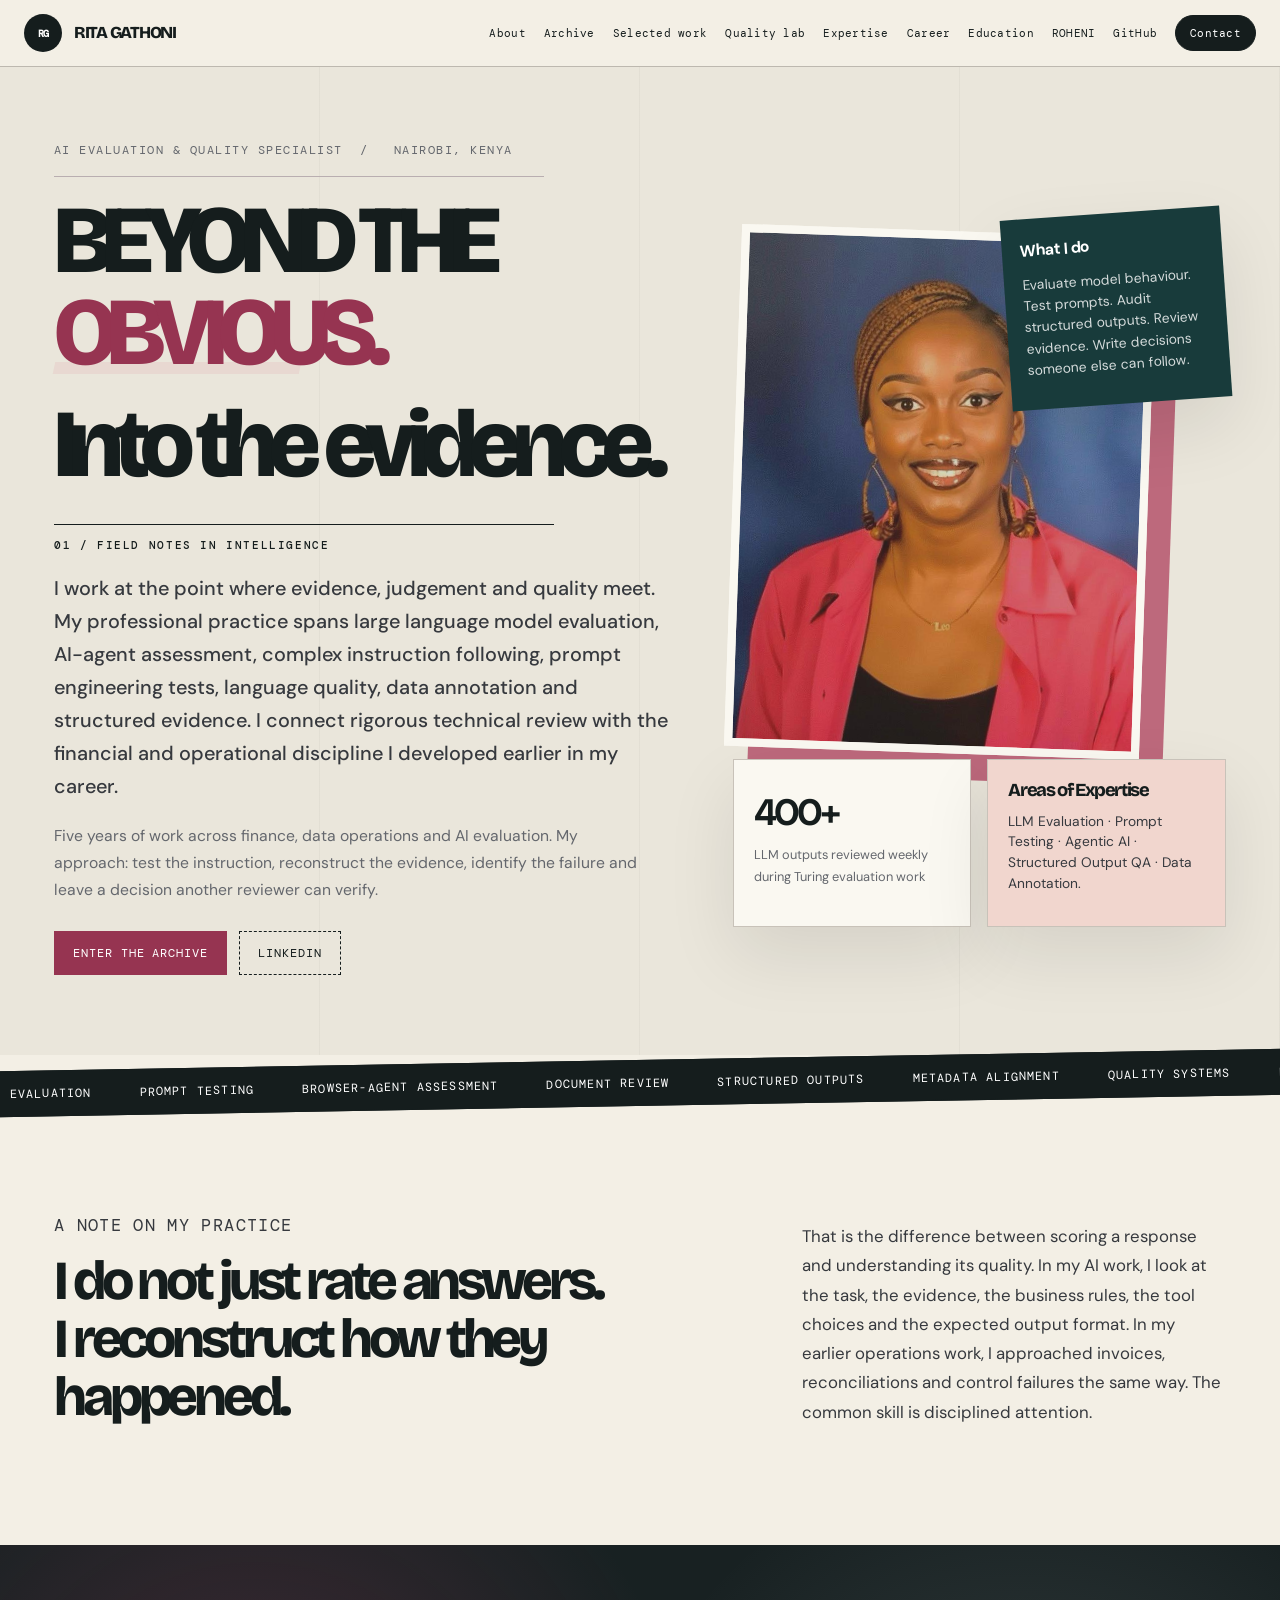
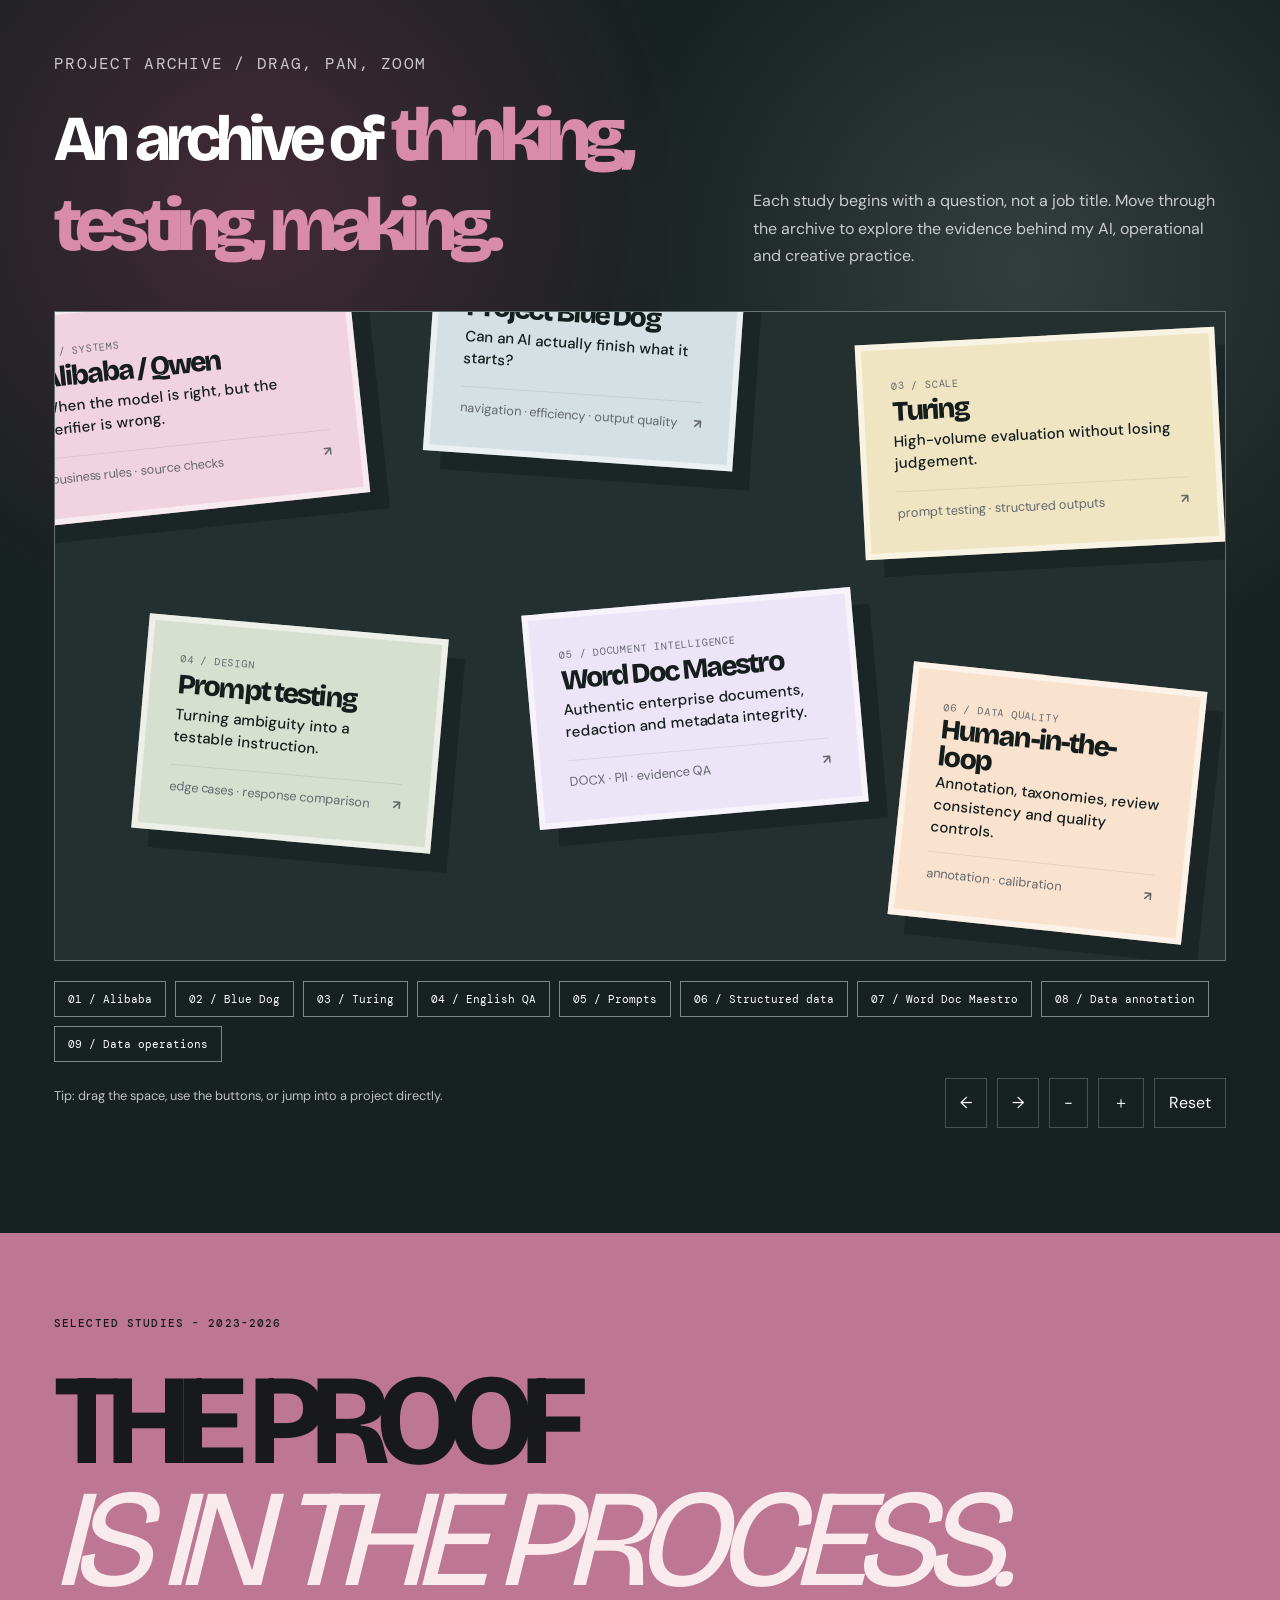
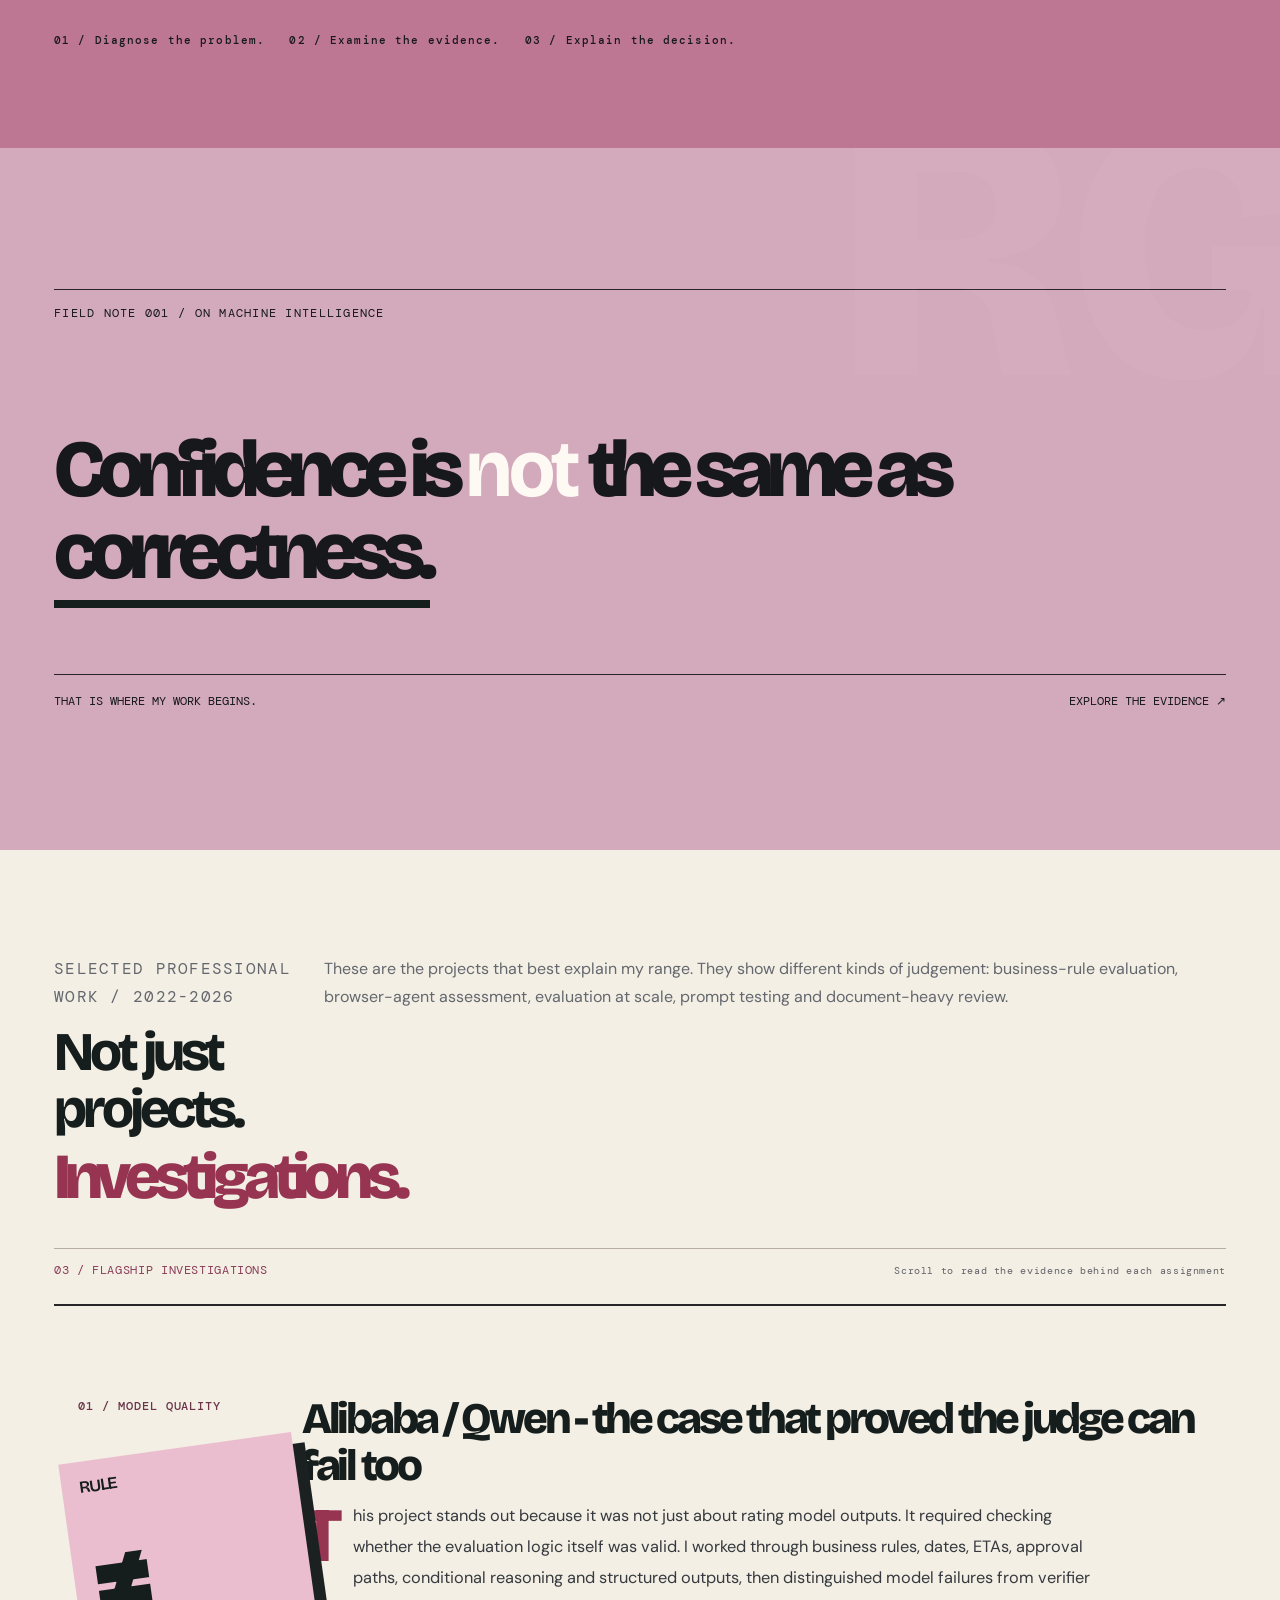
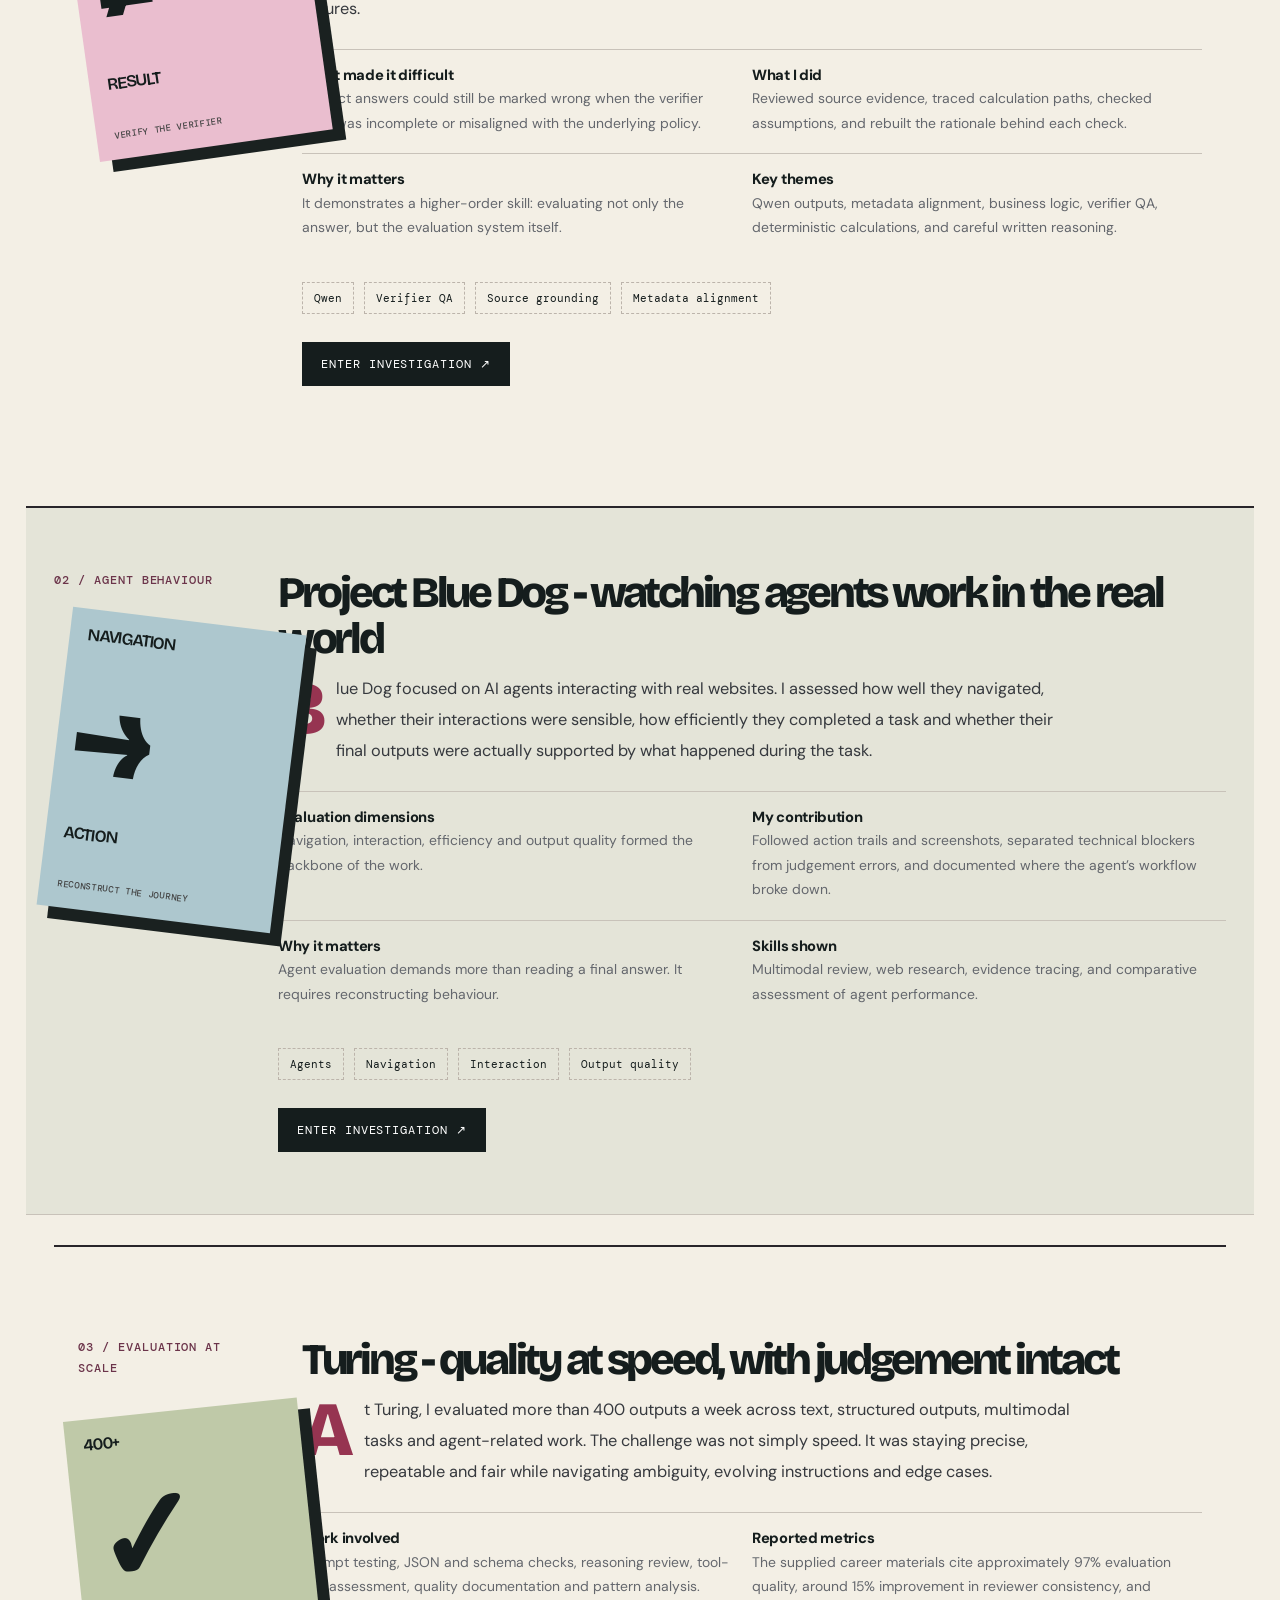
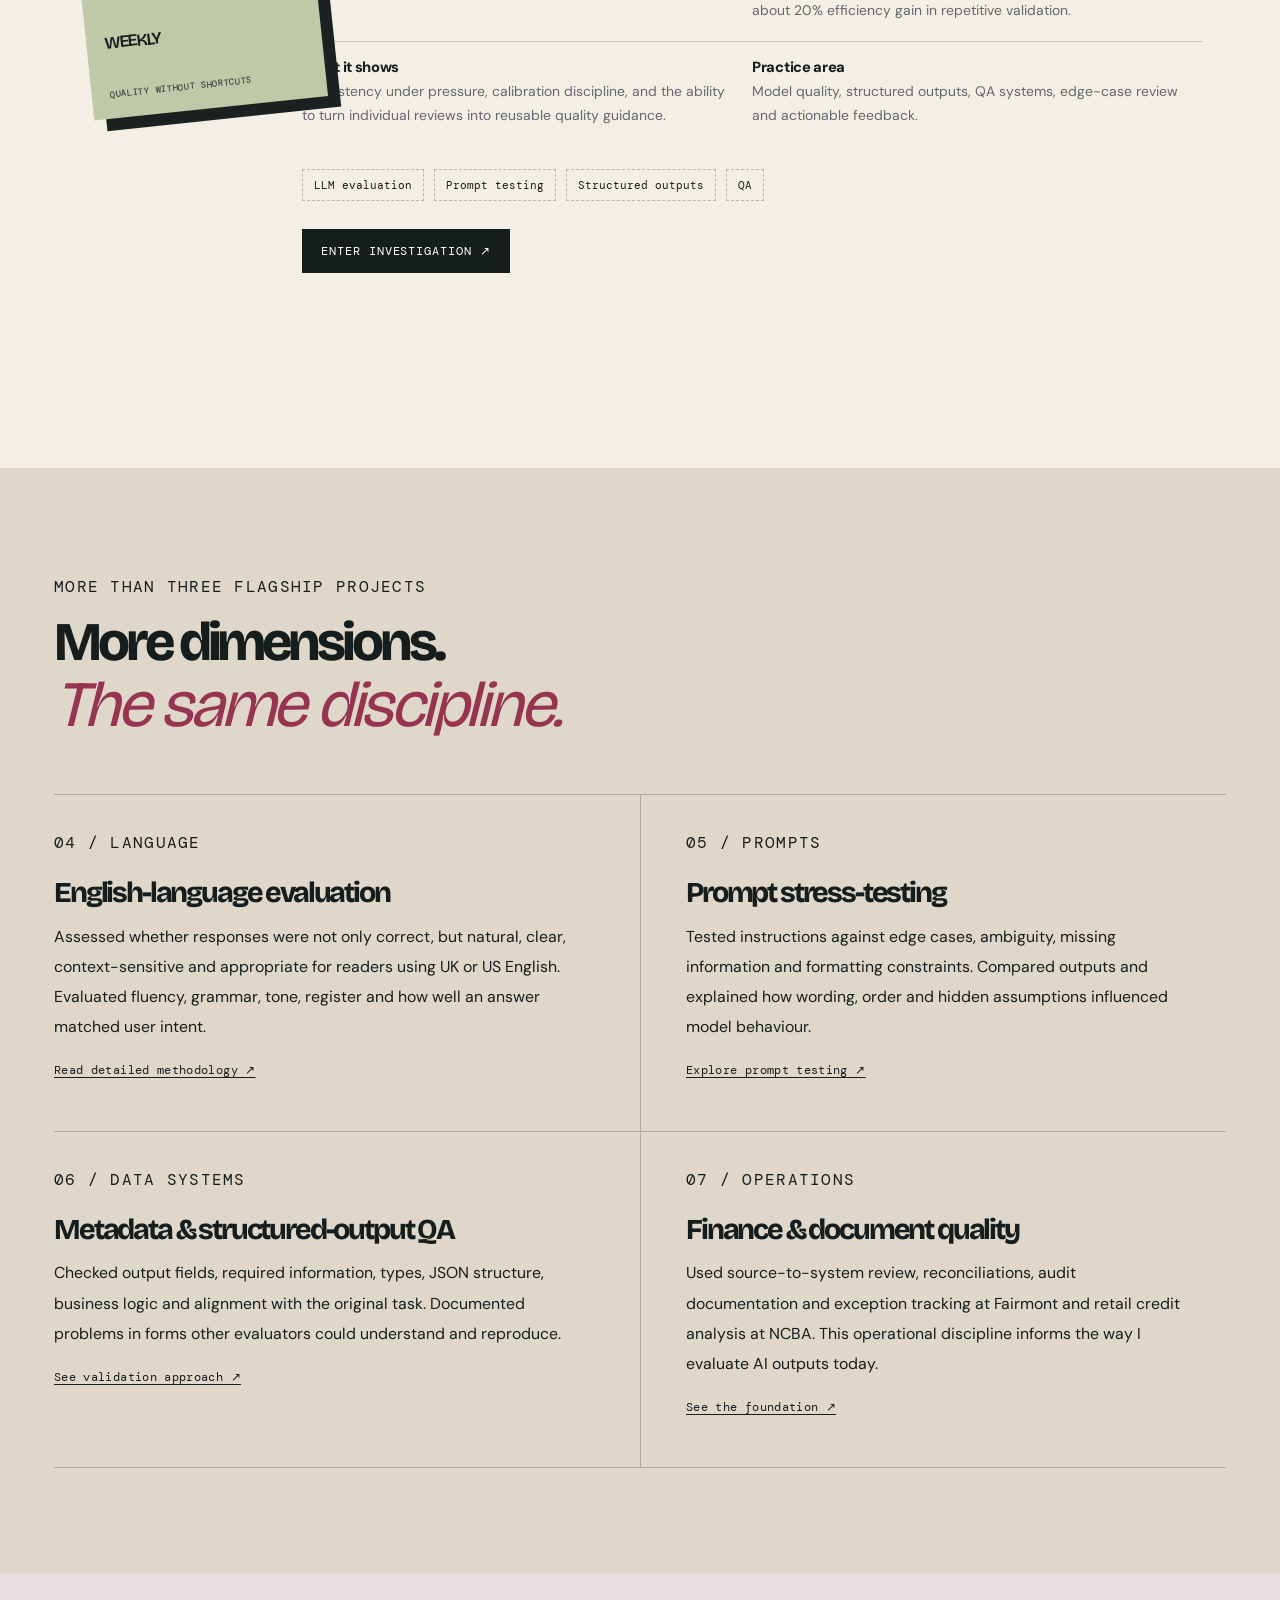
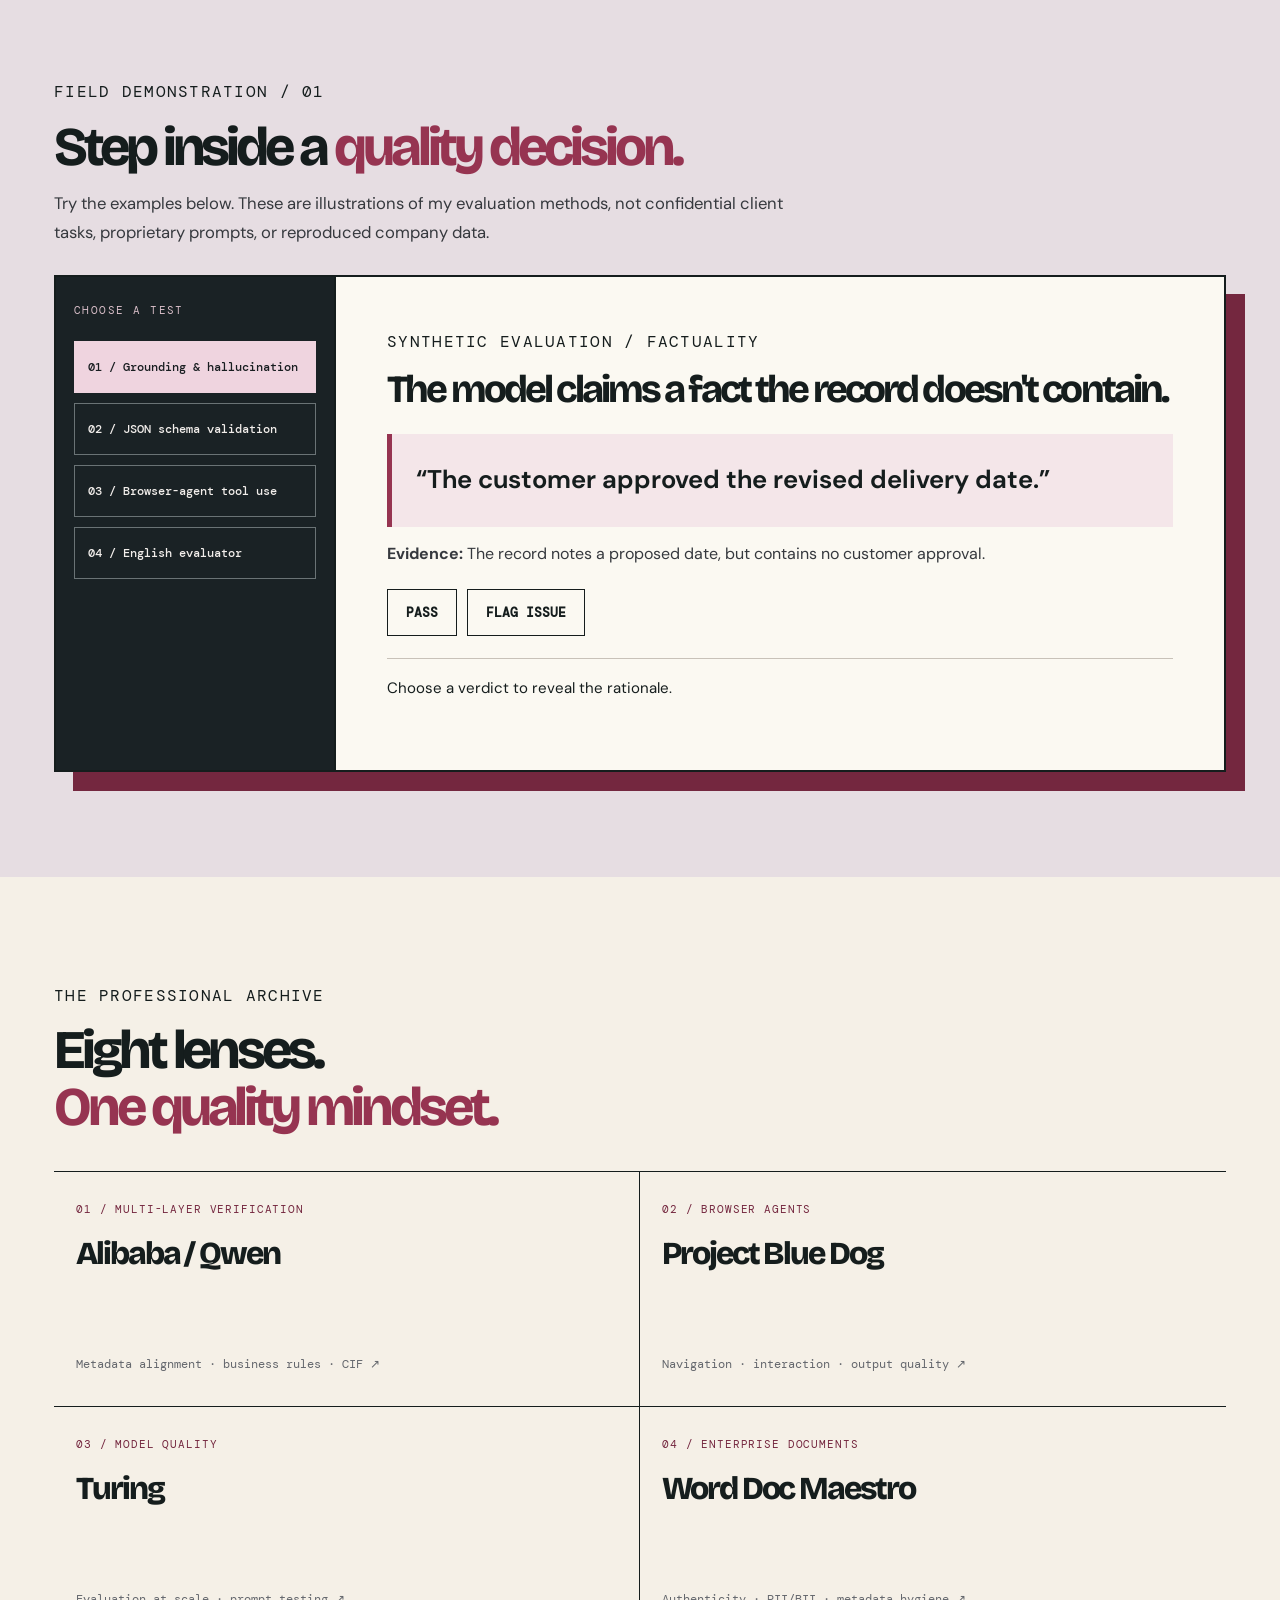
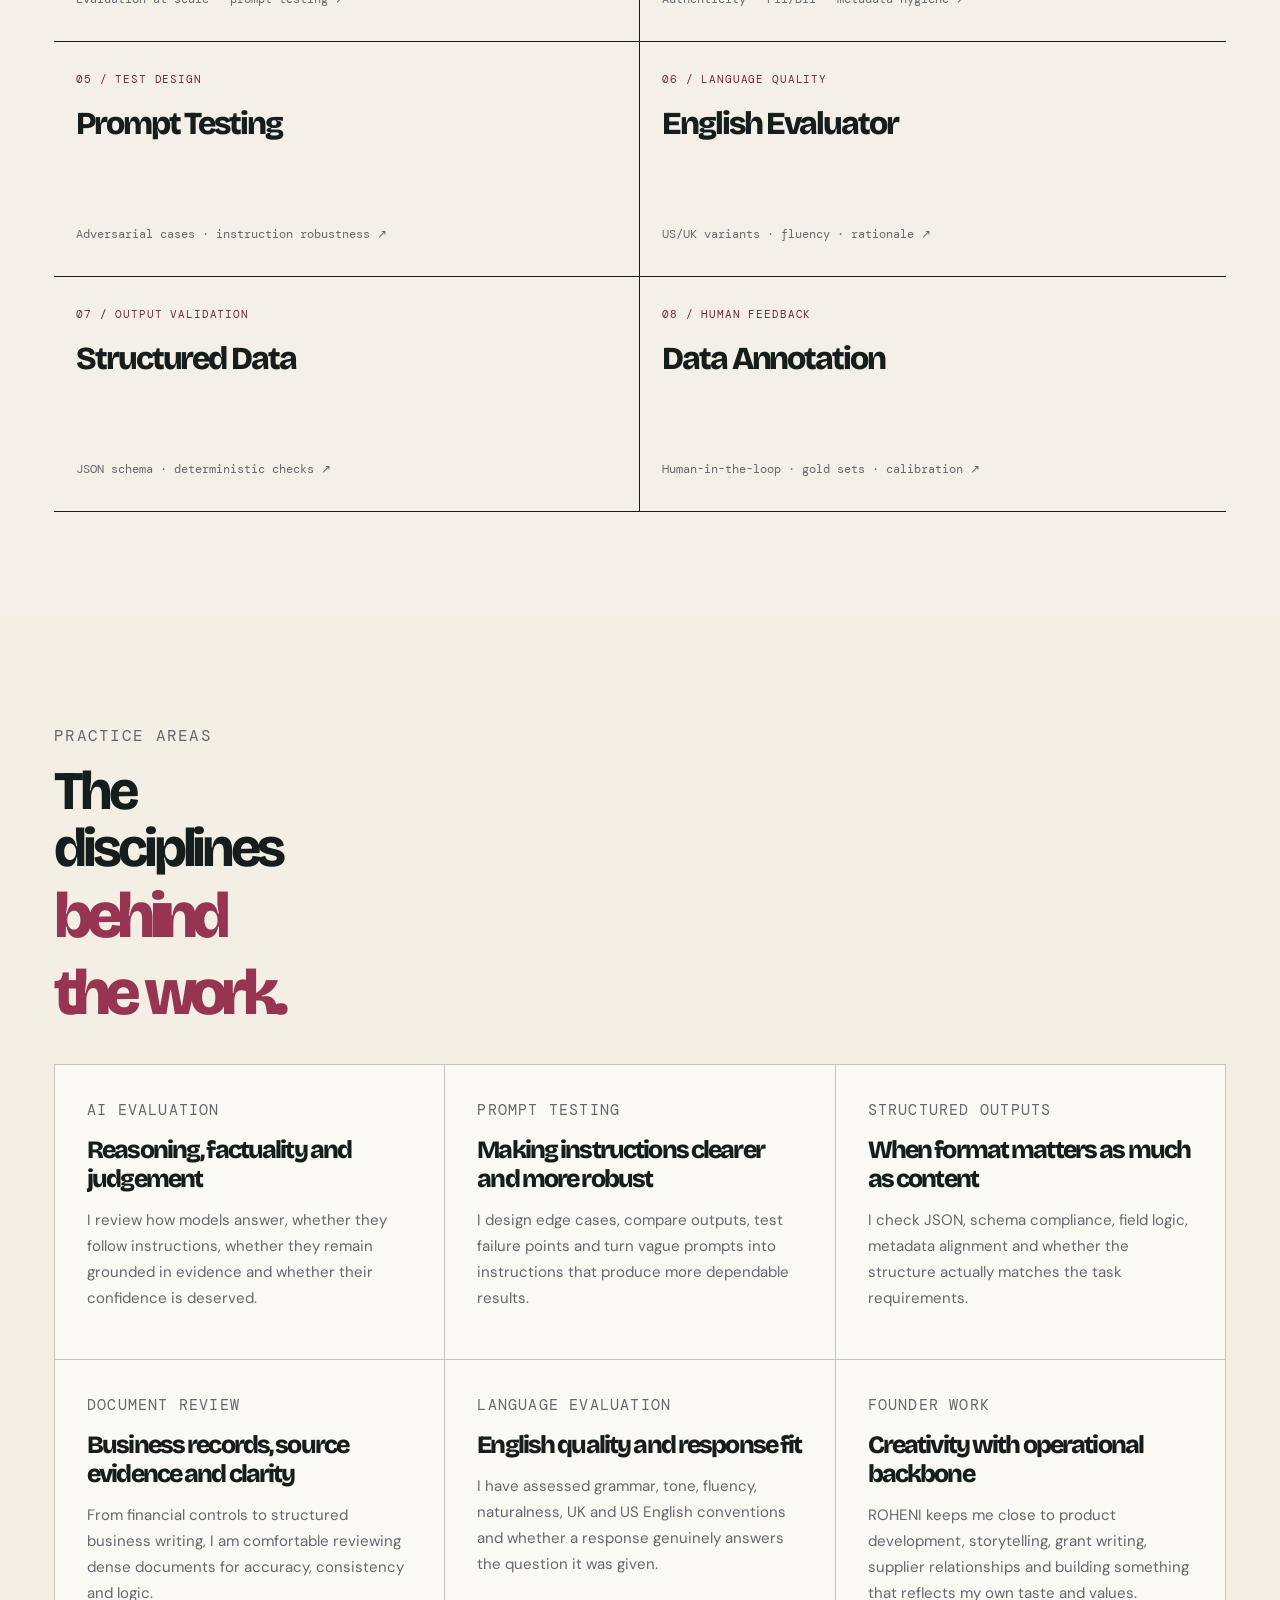
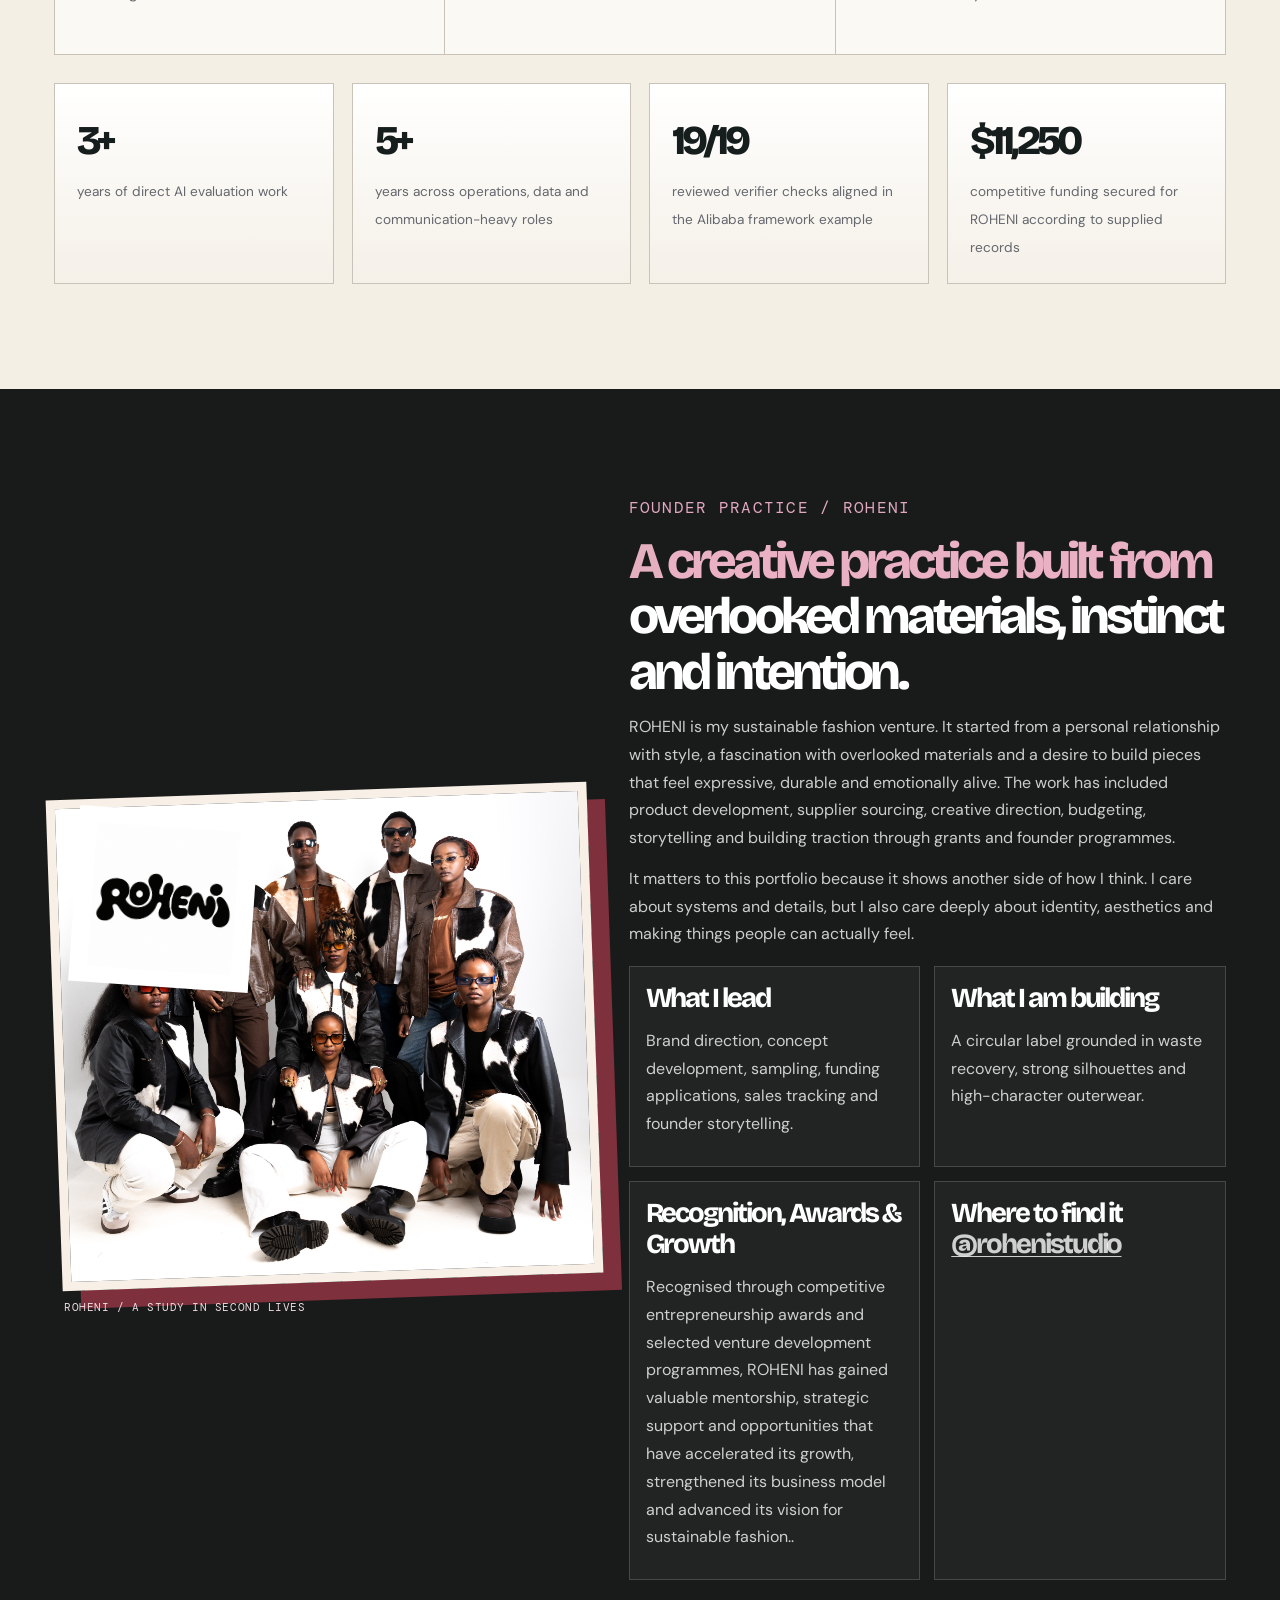
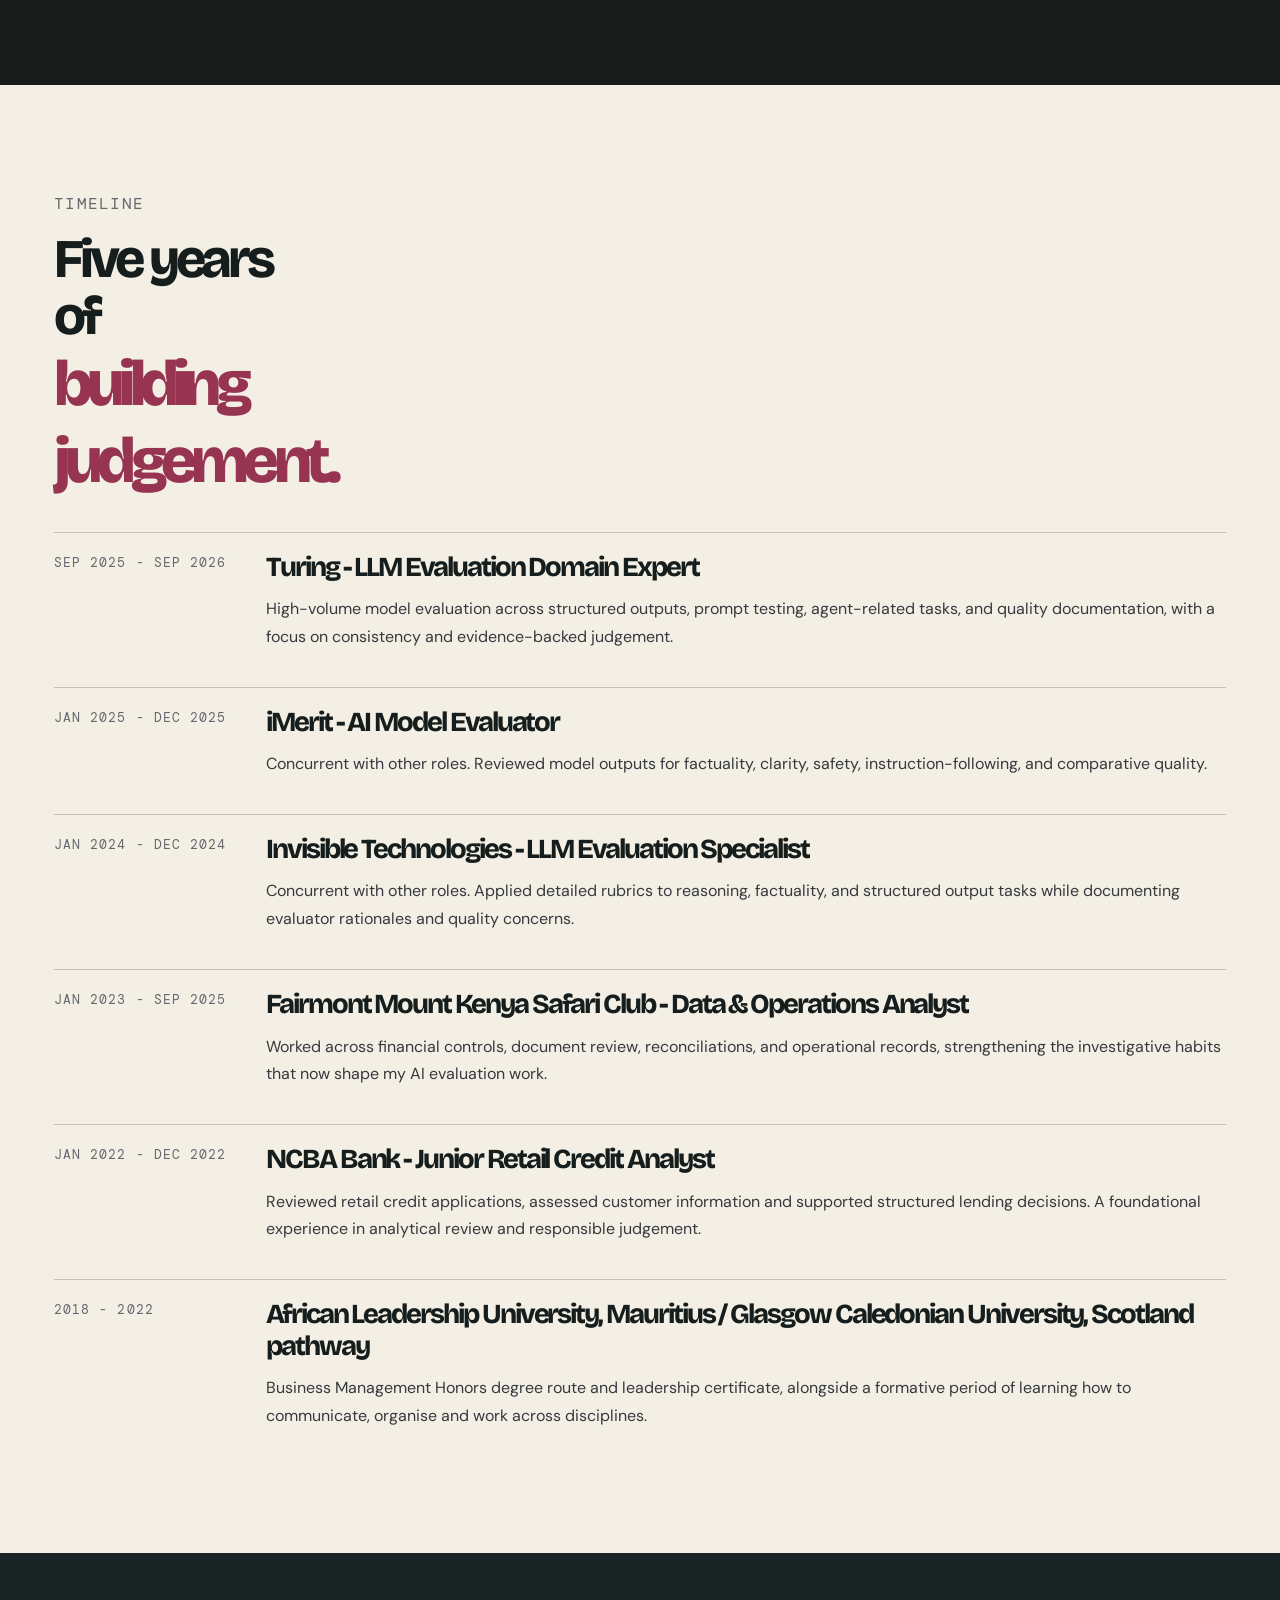
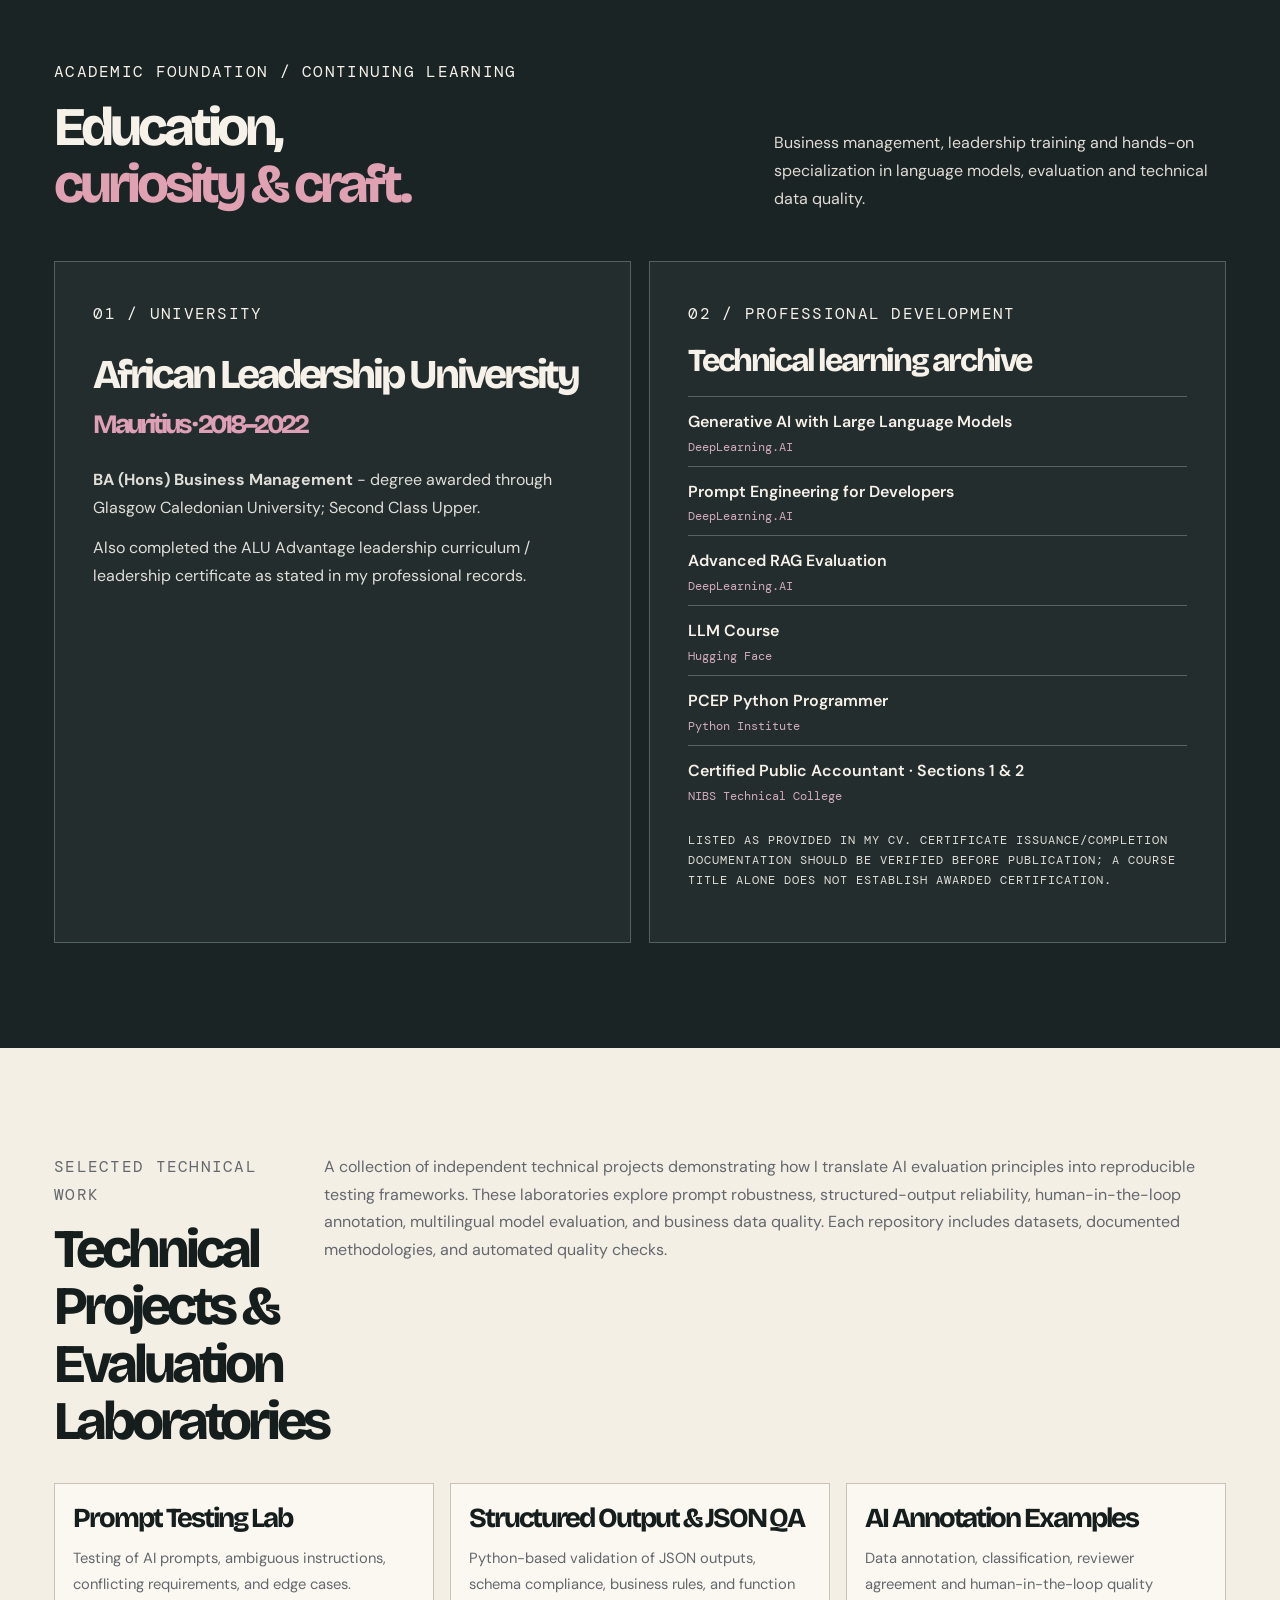
==== index.html @ 67b2643f "removing chatgpt hyphens 2" ====
<!doctype html>
<html lang="en">
<head>
  <meta charset="utf-8" />
  <meta name="viewport" content="width=device-width, initial-scale=1" />
  <meta name="description" content="Rita Gathoni - AI Evaluation & Quality Specialist. Portfolio featuring Alibaba/Qwen, Project Blue Dog, prompt testing, document review, data quality and ROHENI." />
  <meta name="keywords" content="Rita Gathoni, AI evaluation, prompt testing, Project Blue Dog, Alibaba Qwen, data quality, structured outputs, ROHENI" />
  <meta name="theme-color" content="#f8f4ec" />
  <meta property="og:title" content="Rita Gathoni - AI Evaluation & Quality Specialist" />
  <meta property="og:description" content="A creative portfolio of AI evaluation, quality systems, document review and founder work." />
  <title>Rita Gathoni | AI Evaluation, Quality & Founder Portfolio</title>
  <link rel="preconnect" href="https://fonts.googleapis.com" />
  <link rel="preconnect" href="https://fonts.gstatic.com" crossorigin />
  <link href="https://fonts.googleapis.com/css2?family=Bricolage+Grotesque:opsz,wght@12..96,400;12..96,500;12..96,600;12..96,700;12..96,800&family=DM+Sans:opsz,wght@9..40,400;9..40,500;9..40,600;9..40,700&family=DM+Mono:wght@400;500&display=swap" rel="stylesheet" />
  <link rel="stylesheet" href="styles.css" />
</head>
<body>
  <a class="skip-link" href="#main">Skip to main content</a>
  <header class="site-header" id="top">
    <div class="nav-wrap">
      <a class="brand" href="#top"><span class="brand-bubble">RG</span> RITA GATHONI</a>
      <button class="nav-toggle" aria-expanded="false" aria-controls="site-nav">Menu</button>
      <nav class="site-nav" id="site-nav" aria-label="Primary navigation">
        <a href="#about">About</a>
        <a href="#archive">Archive</a>
        <a href="#featured">Selected work</a>
        <a href="#lab">Quality lab</a><a href="#practice">Expertise</a>
        <a href="#career">Career</a><a href="#education">Education</a><a href="#founder">ROHENI</a>
        <a href="#github">GitHub</a>
        <a href="#contact" class="nav-cta">Contact</a>
      </nav>
    </div>
  </header>

  <main id="main">
    <section class="hero">
      <div class="wrap hero-grid">
        <div class="hero-copy reveal">
          <p class="eyebrow">AI EVALUATION &amp; QUALITY SPECIALIST&nbsp; / &nbsp; NAIROBI, KENYA</p>
          <h1>Beyond the <span class="accent-line">obvious.</span><br><em>Into the evidence.</em></h1><div class="hero-margin-mark" aria-hidden="true">01 / FIELD NOTES IN INTELLIGENCE</div>
          <p class="lede">I work at the point where evidence, judgement and quality meet. My professional practice spans large language model evaluation, AI-agent assessment, complex instruction following, prompt engineering tests, language quality, data annotation and structured evidence. I connect rigorous technical review with the financial and operational discipline I developed earlier in my career.</p>
          <p class="micro">Five years of work across finance, data operations and AI evaluation. My approach: test the instruction, reconstruct the evidence, identify the failure and leave a decision another reviewer can verify.</p>
          <div class="hero-actions">
            <a class="btn primary" href="#archive">Enter the archive</a>
            <a class="btn ghost" href="https://www.linkedin.com/in/tracy-gathoni-39224a385?utm_source=share_via&utm_content=profile&utm_medium=member_ios" target="_blank" rel="noopener">LinkedIn</a>
          </div>
        </div>
        <div class="hero-collage reveal" aria-label="Portrait and practice collage">
          <div class="portrait-frame"><img src="assets/rita-portrait.jpg" alt="Portrait of Rita Gathoni" /></div>
          <aside class="portrait-note">
            <strong>What I do</strong>
            <p>Evaluate model behaviour. Test prompts. Audit structured outputs. Review evidence. Write decisions someone else can follow.</p>
          </aside>
          <div class="metric-sticker">
            <strong>400+</strong>
            <span>LLM outputs reviewed weekly during Turing evaluation work</span>
          </div>
          <div class="hero-card"><h3>Areas of Expertise</h3><p>LLM Evaluation · Prompt Testing · Agentic AI · Structured Output QA · Data Annotation.</p></div>
        </div>
      </div>
    </section>

    <div class="ribbon"><div class="ribbon-track"><span>AI evaluation</span><span>Prompt testing</span><span>Browser-agent assessment</span><span>Document review</span><span>Structured outputs</span><span>Metadata alignment</span><span>Quality systems</span><span>ROHENI studio</span><span>AI evaluation</span><span>Prompt testing</span><span>Browser-agent assessment</span><span>Document review</span><span>Structured outputs</span></div></div>

    <section class="section" id="about">
      <div class="wrap">
        <div class="intro-grid reveal">
          <div>
            <p class="eyebrow">A note on my practice</p>
            <h2>I do not just rate answers.<br>I reconstruct how they happened.</h2>
          </div>
          <div>
            <p>That is the difference between scoring a response and understanding its quality. In my AI work, I look at the task, the evidence, the business rules, the tool choices and the expected output format. In my earlier operations work, I approached invoices, reconciliations and control failures the same way. The common skill is disciplined attention.</p>
          </div>
        </div>
      </div>
    </section>

    <section class="archive section" id="archive">
      <div class="wrap">
        <div class="archive-head reveal">
          <div>
            <p class="eyebrow">Project archive / drag, pan, zoom</p>
            <h2>An archive of <em>thinking, testing, making.</em></h2>
          </div>
          <p>Each study begins with a question, not a job title. Move through the archive to explore the evidence behind my AI, operational and creative practice.</p>
        </div>
        <div class="map-wrap reveal" id="work-map" tabindex="0" aria-label="Interactive project archive">
          <div class="map-inner" id="work-map-inner">
            <a class="note-card card-a" href="case-studies/alibaba-qwen.html"><span class="kicker">01 / Systems</span><strong>Alibaba / Qwen</strong><p>When the model is right, but the verifier is wrong.</p><span>business rules · source checks <b>↗</b></span></a>
            <a class="note-card card-b" href="case-studies/project-blue-dog.html"><span class="kicker">02 / Agents</span><strong>Project Blue Dog</strong><p>Can an AI actually finish what it starts?</p><span>navigation · efficiency · output quality <b>↗</b></span></a>
            <a class="note-card card-c" href="case-studies/turing.html"><span class="kicker">03 / Scale</span><strong>Turing</strong><p>High-volume evaluation without losing judgement.</p><span>prompt testing · structured outputs <b>↗</b></span></a>
            <a class="note-card card-d" href="case-studies/prompt-testing.html"><span class="kicker">04 / Design</span><strong>Prompt testing</strong><p>Turning ambiguity into a testable instruction.</p><span>edge cases · response comparison <b>↗</b></span></a>
            <a class="note-card card-e" href="case-studies/word-doc-maestro.html"><span class="kicker">05 / Document intelligence</span><strong>Word Doc Maestro</strong><p>Authentic enterprise documents, redaction and metadata integrity.</p><span>DOCX · PII · evidence QA <b>↗</b></span></a>
            <a class="note-card card-f" href="case-studies/data-annotation.html"><span class="kicker">06 / Data quality</span><strong>Human-in-the-loop</strong><p>Annotation, taxonomies, review consistency and quality controls.</p><span>annotation · calibration <b>↗</b></span></a>
          </div>
        </div>
        <div class="archive-index" aria-label="Browse projects without dragging"><a href="case-studies/alibaba-qwen.html">01 / Alibaba</a><a href="case-studies/project-blue-dog.html">02 / Blue Dog</a><a href="case-studies/turing.html">03 / Turing</a><a href="case-studies/language-evaluation.html">04 / English QA</a><a href="case-studies/prompt-testing.html">05 / Prompts</a><a href="case-studies/structured-output.html">06 / Structured data</a><a href="case-studies/word-doc-maestro.html">07 / Word Doc Maestro</a><a href="case-studies/data-annotation.html">08 / Data annotation</a><a href="case-studies/document-quality.html">09 / Data operations</a></div>
        <div class="map-ui">
          <p class="help">Tip: drag the space, use the buttons, or jump into a project directly.</p>
          <div class="controls">
            <button id="map-left" type="button">←</button>
            <button id="map-right" type="button">→</button>
            <button id="map-zoom-out" type="button">−</button>
            <button id="map-zoom-in" type="button">＋</button>
            <button id="map-reset" type="button">Reset</button>
          </div>
        </div>
      </div>
    </section>

    <section class="editorial-break" aria-label="Portfolio design statement"><div class="wrap"><span>SELECTED STUDIES - 2023-2026</span><strong>THE PROOF<br><i>IS IN THE PROCESS.</i></strong><p>01 / Diagnose the problem. &nbsp; 02 / Examine the evidence. &nbsp; 03 / Explain the decision.</p></div></section>

    <section class="editorial-interlude" aria-label="Evaluation philosophy"><div class="wrap"><div class="interlude-index">FIELD NOTE 001 / ON MACHINE INTELLIGENCE</div><p class="interlude-statement">Confidence is <i>not</i> the same as <span>correctness.</span></p><div class="interlude-bottom"><span>THAT IS WHERE MY WORK BEGINS.</span><a href="case-studies/alibaba-qwen.html">EXPLORE THE EVIDENCE ↗</a></div></div></section>

    <section class="section" id="featured">
      <div class="wrap">
        <div class="section-head reveal">
          <div>
            <p class="eyebrow">Selected professional work / 2022-2026</p>
            <h2>Not just projects.<br><em>Investigations.</em></h2>
          </div>
          <p>These are the projects that best explain my range. They show different kinds of judgement: business-rule evaluation, browser-agent assessment, evaluation at scale, prompt testing and document-heavy review.</p>
        </div>
        <p class="curator-note">03 / FLAGSHIP INVESTIGATIONS <span>Scroll to read the evidence behind each assignment</span></p>
        <div class="featured-grid">
          <article class="featured reveal">
            <div class="section-no">01 / MODEL QUALITY<div class="case-figure figure-a"><span>RULE</span><b>≠</b><span>RESULT</span><small>Verify the verifier</small></div></div>
            <div class="content">
              <h3>Alibaba / Qwen - the case that proved the judge can fail too</h3>
              <p class="summary">This project stands out because it was not just about rating model outputs. It required checking whether the evaluation logic itself was valid. I worked through business rules, dates, ETAs, approval paths, conditional reasoning and structured outputs, then distinguished model failures from verifier failures.</p>
              <div class="feature-points">
                <div class="point"><h4>What made it difficult</h4><p>Correct answers could still be marked wrong when the verifier logic was incomplete or misaligned with the underlying policy.</p></div>
                <div class="point"><h4>What I did</h4><p>Reviewed source evidence, traced calculation paths, checked assumptions, and rebuilt the rationale behind each check.</p></div>
                <div class="point"><h4>Why it matters</h4><p>It demonstrates a higher-order skill: evaluating not only the answer, but the evaluation system itself.</p></div>
                <div class="point"><h4>Key themes</h4><p>Qwen outputs, metadata alignment, business logic, verifier QA, deterministic calculations, and careful written reasoning.</p></div>
              </div>
              <div class="tags"><span>Qwen</span><span>Verifier QA</span><span>Source grounding</span><span>Metadata alignment</span></div>
              <div class="hero-actions"><a class="btn primary" href="case-studies/alibaba-qwen.html">Enter investigation ↗</a></div>
            </div>
          </article>

          <article class="featured reveal">
            <div class="section-no">02 / AGENT BEHAVIOUR<div class="case-figure figure-b"><span>NAVIGATION</span><b>→</b><span>ACTION</span><small>Reconstruct the journey</small></div></div>
            <div class="content">
              <h3>Project Blue Dog - watching agents work in the real world</h3>
              <p class="summary">Blue Dog focused on AI agents interacting with real websites. I assessed how well they navigated, whether their interactions were sensible, how efficiently they completed a task and whether their final outputs were actually supported by what happened during the task.</p>
              <div class="feature-points">
                <div class="point"><h4>Evaluation dimensions</h4><p>Navigation, interaction, efficiency and output quality formed the backbone of the work.</p></div>
                <div class="point"><h4>My contribution</h4><p>Followed action trails and screenshots, separated technical blockers from judgement errors, and documented where the agent’s workflow broke down.</p></div>
                <div class="point"><h4>Why it matters</h4><p>Agent evaluation demands more than reading a final answer. It requires reconstructing behaviour.</p></div>
                <div class="point"><h4>Skills shown</h4><p>Multimodal review, web research, evidence tracing, and comparative assessment of agent performance.</p></div>
              </div>
              <div class="tags"><span>Agents</span><span>Navigation</span><span>Interaction</span><span>Output quality</span></div>
              <div class="hero-actions"><a class="btn primary" href="case-studies/project-blue-dog.html">Enter investigation ↗</a></div>
            </div>
          </article>

          <article class="featured reveal">
            <div class="section-no">03 / EVALUATION AT SCALE<div class="case-figure figure-c"><span>400+</span><b>✓</b><span>WEEKLY</span><small>Quality without shortcuts</small></div></div>
            <div class="content">
              <h3>Turing - quality at speed, with judgement intact</h3>
              <p class="summary">At Turing, I evaluated more than 400 outputs a week across text, structured outputs, multimodal tasks and agent-related work. The challenge was not simply speed. It was staying precise, repeatable and fair while navigating ambiguity, evolving instructions and edge cases.</p>
              <div class="feature-points">
                <div class="point"><h4>Work involved</h4><p>Prompt testing, JSON and schema checks, reasoning review, tool-use assessment, quality documentation and pattern analysis.</p></div>
                <div class="point"><h4>Reported metrics</h4><p>The supplied career materials cite approximately 97% evaluation quality, around 15% improvement in reviewer consistency, and about 20% efficiency gain in repetitive validation.</p></div>
                <div class="point"><h4>What it shows</h4><p>Consistency under pressure, calibration discipline, and the ability to turn individual reviews into reusable quality guidance.</p></div>
                <div class="point"><h4>Practice area</h4><p>Model quality, structured outputs, QA systems, edge-case review and actionable feedback.</p></div>
              </div>
              <div class="tags"><span>LLM evaluation</span><span>Prompt testing</span><span>Structured outputs</span><span>QA</span></div>
              <div class="hero-actions"><a class="btn primary" href="case-studies/turing.html">Enter investigation ↗</a></div>
            </div>
          </article>
        </div>
      </div>
    </section>

    <section class="section work-details" id="work-details"><div class="wrap"><p class="eyebrow">More than three flagship projects</p><h2>More dimensions.<br><em>The same discipline.</em></h2><div class="work-detail-grid"><article><span class="section-no">04 / LANGUAGE</span><h3>English-language evaluation</h3><p>Assessed whether responses were not only correct, but natural, clear, context-sensitive and appropriate for readers using UK or US English. Evaluated fluency, grammar, tone, register and how well an answer matched user intent.</p><a href="case-studies/language-evaluation.html">Read detailed methodology ↗</a></article><article><span class="section-no">05 / PROMPTS</span><h3>Prompt stress-testing</h3><p>Tested instructions against edge cases, ambiguity, missing information and formatting constraints. Compared outputs and explained how wording, order and hidden assumptions influenced model behaviour.</p><a href="case-studies/prompt-testing.html">Explore prompt testing ↗</a></article><article><span class="section-no">06 / DATA SYSTEMS</span><h3>Metadata & structured-output QA</h3><p>Checked output fields, required information, types, JSON structure, business logic and alignment with the original task. Documented problems in forms other evaluators could understand and reproduce.</p><a href="case-studies/structured-output.html">See validation approach ↗</a></article><article><span class="section-no">07 / OPERATIONS</span><h3>Finance & document quality</h3><p>Used source-to-system review, reconciliations, audit documentation and exception tracking at Fairmont and retail credit analysis at NCBA. This operational discipline informs the way I evaluate AI outputs today.</p><a href="case-studies/document-quality.html">See the foundation ↗</a></article></div></div></section>
    
<section class="interactive-lab section" id="lab" aria-labelledby="lab-title">
 <div class="wrap">
  <div class="lab-head"><p class="eyebrow">FIELD DEMONSTRATION / 01</p><h2 id="lab-title">Step inside a <span>quality decision.</span></h2><p>Try the examples below. These are illustrations of my evaluation methods, not confidential client tasks, proprietary prompts, or reproduced company data.</p></div>
  <div class="lab-workbench">
   <div class="lab-sidebar"><span>CHOOSE A TEST</span>
    <button class="lab-tab active" data-lab="factuality" aria-pressed="true">01 / Grounding &amp; hallucination</button>
    <button class="lab-tab" data-lab="schema" aria-pressed="false">02 / JSON schema validation</button>
    <button class="lab-tab" data-lab="agent" aria-pressed="false">03 / Browser-agent tool use</button>
    <button class="lab-tab" data-lab="rubric" aria-pressed="false">04 / English evaluator</button>
   </div>
   <div class="lab-main" id="lab-main" aria-live="polite"><p class="eyebrow">SCENARIO / 01</p><h3>The model claims a fact the record doesn't contain.</h3><p class="lab-quote">“The customer approved the revised delivery date.”</p><p class="lab-evidence"><strong>Evidence available:</strong> The record notes a proposed delivery date, but contains no customer approval.</p><div class="lab-choice"><button class="lab-decision" data-answer="pass">Pass</button><button class="lab-decision" data-answer="fail">Flag unsupported claim</button></div><div class="lab-feedback" id="lab-feedback">Choose a verdict to reveal the reasoning.</div></div>
  </div>
 </div>
</section>
<section class="selected-chapters section" id="project-index"><div class="wrap">
  <p class="eyebrow">The professional archive</p><h2>Eight lenses.<br><em>One quality mindset.</em></h2>
  <div class="chapter-grid">
   <a href="case-studies/alibaba-qwen.html"><small>01 / MULTI-LAYER VERIFICATION</small><strong>Alibaba / Qwen</strong><span>Metadata alignment · business rules · CIF ↗</span></a>
   <a href="case-studies/project-blue-dog.html"><small>02 / BROWSER AGENTS</small><strong>Project Blue Dog</strong><span>Navigation · interaction · output quality ↗</span></a>
   <a href="case-studies/turing.html"><small>03 / MODEL QUALITY</small><strong>Turing</strong><span>Evaluation at scale · prompt testing ↗</span></a>
   <a href="case-studies/word-doc-maestro.html"><small>04 / ENTERPRISE DOCUMENTS</small><strong>Word Doc Maestro</strong><span>Authenticity · PII/BII · metadata hygiene ↗</span></a>
   <a href="case-studies/prompt-testing.html"><small>05 / TEST DESIGN</small><strong>Prompt Testing</strong><span>Adversarial cases · instruction robustness ↗</span></a>
   <a href="case-studies/language-evaluation.html"><small>06 / LANGUAGE QUALITY</small><strong>English Evaluator</strong><span>US/UK variants · fluency · rationale ↗</span></a>
   <a href="case-studies/structured-output.html"><small>07 / OUTPUT VALIDATION</small><strong>Structured Data</strong><span>JSON schema · deterministic checks ↗</span></a>
   <a href="case-studies/data-annotation.html"><small>08 / HUMAN FEEDBACK</small><strong>Data Annotation</strong><span>Human-in-the-loop · gold sets · calibration ↗</span></a>
  </div>
 </div></section>

    <section class="section" id="practice">
      <div class="wrap">
        <div class="section-head reveal">
          <div>
            <p class="eyebrow">Practice areas</p>
            <h2>The disciplines <em>behind the work.</em></h2>
          </div>
        </div>
        <div class="practice-grid">
          <article class="practice-card reveal"><p class="eyebrow">AI evaluation</p><h3>Reasoning, factuality and judgement</h3><p>I review how models answer, whether they follow instructions, whether they remain grounded in evidence and whether their confidence is deserved.</p></article>
          <article class="practice-card reveal"><p class="eyebrow">Prompt testing</p><h3>Making instructions clearer and more robust</h3><p>I design edge cases, compare outputs, test failure points and turn vague prompts into instructions that produce more dependable results.</p></article>
          <article class="practice-card reveal"><p class="eyebrow">Structured outputs</p><h3>When format matters as much as content</h3><p>I check JSON, schema compliance, field logic, metadata alignment and whether the structure actually matches the task requirements.</p></article>
          <article class="practice-card reveal"><p class="eyebrow">Document review</p><h3>Business records, source evidence and clarity</h3><p>From financial controls to structured business writing, I am comfortable reviewing dense documents for accuracy, consistency and logic.</p></article>
          <article class="practice-card reveal"><p class="eyebrow">Language evaluation</p><h3>English quality and response fit</h3><p>I have assessed grammar, tone, fluency, naturalness, UK and US English conventions and whether a response genuinely answers the question it was given.</p></article>
          <article class="practice-card reveal"><p class="eyebrow">Founder work</p><h3>Creativity with operational backbone</h3><p>ROHENI keeps me close to product development, storytelling, grant writing, supplier relationships and building something that reflects my own taste and values.</p></article>
        </div>
        <div class="metric-band reveal">
          <article class="metric"><strong>3+</strong><span>years of direct AI evaluation work</span></article>
          <article class="metric"><strong>5+</strong><span>years across operations, data and communication-heavy roles</span></article>
          <article class="metric"><strong>19/19</strong><span>reviewed verifier checks aligned in the Alibaba framework example</span></article>
          <article class="metric"><strong>$11,250</strong><span>competitive funding secured for ROHENI according to supplied records</span></article>
        </div>
      </div>
    </section>

    <section class="founder section" id="founder">
      <div class="wrap founder-grid">
        <div class="founder-media reveal">
          <img class="hero-shot" src="assets/roheni-collective.jpg" alt="ROHENI campaign featuring models wearing statement cowhide and leather jackets" />
          <div class="founder-logo"><img src="assets/roheni-logo.png" alt="ROHENI logo" /></div>
        </div>
        <div class="founder-copy reveal">
          <p class="eyebrow">Founder practice / ROHENI</p>
          <h2>A creative practice built from overlooked materials, instinct and intention.</h2>
          <p>ROHENI is my sustainable fashion venture. It started from a personal relationship with style, a fascination with overlooked materials and a desire to build pieces that feel expressive, durable and emotionally alive. The work has included product development, supplier sourcing, creative direction, budgeting, storytelling and building traction through grants and founder programmes.</p>
          <p>It matters to this portfolio because it shows another side of how I think. I care about systems and details, but I also care deeply about identity, aesthetics and making things people can actually feel.</p>
          <div class="founder-highlights">
            <article><h3>What I lead</h3><p>Brand direction, concept development, sampling, funding applications, sales tracking and founder storytelling.</p></article>
            <article><h3>What I am building</h3><p>A circular label grounded in waste recovery, strong silhouettes and high-character outerwear.</p></article>
            <article><h3>Recognition, Awards & Growth</h3><p>Recognised through competitive entrepreneurship awards and selected venture development programmes, ROHENI has gained valuable mentorship, strategic support and opportunities that have accelerated its growth, strengthened its business model and advanced its vision for sustainable fashion..</p></article>
            <article><h3>Where to find it<p>
  <a href="https://www.instagram.com/rohenistudio/"
     target="_blank"
     rel="noopener noreferrer">
    @rohenistudio
  </a>
</p>
          </div>
        </div>
      </div>
    </section>

    <section class="section" id="career">
      <div class="wrap">
        <div class="section-head reveal">
          <div>
            <p class="eyebrow">Timeline</p>
            <h2>Five years of <em>building judgement.</em></h2>
          </div>
        </div>
        <div class="timeline">
          <article class="timeline-item reveal"><small>Sep 2025 - Sep 2026</small><div><h3>Turing - LLM Evaluation Domain Expert</h3><p>High-volume model evaluation across structured outputs, prompt testing, agent-related tasks, and quality documentation, with a focus on consistency and evidence-backed judgement.</p></div></article>
          <article class="timeline-item reveal"><small>Jan 2025 - Dec 2025</small><div><h3>iMerit - AI Model Evaluator</h3><p>Concurrent with other roles. Reviewed model outputs for factuality, clarity, safety, instruction-following, and comparative quality.</p></div></article>
          <article class="timeline-item reveal"><small>Jan 2024 - Dec 2024</small><div><h3>Invisible Technologies - LLM Evaluation Specialist</h3><p>Concurrent with other roles. Applied detailed rubrics to reasoning, factuality, and structured output tasks while documenting evaluator rationales and quality concerns.</p></div></article>
          <article class="timeline-item reveal"><small>Jan 2023 - Sep 2025</small><div><h3>Fairmont Mount Kenya Safari Club - Data & Operations Analyst</h3><p>Worked across financial controls, document review, reconciliations, and operational records, strengthening the investigative habits that now shape my AI evaluation work.</p></div></article>
          <article class="timeline-item reveal"><small>Jan 2022 - Dec 2022</small><div><h3>NCBA Bank - Junior Retail Credit Analyst</h3><p>Reviewed retail credit applications, assessed customer information and supported structured lending decisions. A foundational experience in analytical review and responsible judgement.</p></div></article>
          <article class="timeline-item reveal"><small>2018 - 2022</small><div><h3>African Leadership University, Mauritius / Glasgow Caledonian University, Scotland pathway</h3><p>Business Management Honors degree route and leadership certificate, alongside a formative period of learning how to communicate, organise and work across disciplines.</p></div></article>
        </div>
      </div>
    </section>



    
<section class="education-section section" id="education"><div class="wrap"><div class="education-heading"><div><p class="eyebrow">ACADEMIC FOUNDATION / CONTINUING LEARNING</p><h2>Education,<br><em>curiosity &amp; craft.</em></h2></div><p>Business management, leadership training and hands-on specialization in language models, evaluation and technical data quality.</p></div>
<div class="education-layout"><article class="degree-panel"><span class="kicker">01 / UNIVERSITY</span><h3>African Leadership University<br><em>Mauritius · 2018–2022</em></h3><p><strong>BA (Hons) Business Management</strong> - degree awarded through Glasgow Caledonian University; Second Class Upper.</p><p>Also completed the ALU Advantage leadership curriculum / leadership certificate as stated in my professional records.</p></article>
<article class="certificate-panel"><span class="kicker">02 / PROFESSIONAL DEVELOPMENT</span><h3>Technical learning archive</h3><ul>
<li><b>Generative AI with Large Language Models</b><span>DeepLearning.AI</span></li>
<li><b>Prompt Engineering for Developers</b><span>DeepLearning.AI</span></li>
<li><b>Advanced RAG Evaluation</b><span>DeepLearning.AI</span></li>
<li><b>LLM Course</b><span>Hugging Face</span></li>
<li><b>PCEP Python Programmer</b><span>Python Institute</span></li>
<li><b>Certified Public Accountant · Sections 1 &amp; 2</b><span>NIBS Technical College</span></li>
</ul><p class="micro">Listed as provided in my CV. Certificate issuance/completion documentation should be verified before publication; a course title alone does not establish awarded certification.</p></article></div></div></section>

    <section class="section" id="github">
      <div class="wrap">
        <div class="section-head reveal">
          <div>
            <p class="eyebrow">Selected Technical Work</p>
<h2>Technical Projects & Evaluation Laboratories</h2>

          </div>
          
<p>
  A collection of independent technical projects demonstrating
  how I translate AI evaluation principles into reproducible
  testing frameworks. These laboratories explore prompt
  robustness, structured-output reliability, human-in-the-loop
  annotation, multilingual model evaluation, and business data
  quality. Each repository includes datasets,
  documented methodologies, and automated quality checks.
</p>

        </div>
<div id="featured-repos" class="repo-grid reveal">
  <article class="repo-card">
    <h3>Prompt Testing Lab</h3>
    <p>Testing of AI prompts, ambiguous instructions, conflicting requirements, and edge cases.</p>
    <a href="https://github.com/ritagathoni/prompt-testing-lab" target="_blank" rel="noopener noreferrer">Explore project →</a>
  </article>

  <article class="repo-card">
    <h3>Structured Output & JSON QA</h3>
    <p>Python-based validation of JSON outputs, schema compliance, business rules, and function calls.</p>
    <a href="https://github.com/ritagathoni/structured-output-json-qa" target="_blank" rel="noopener noreferrer">Explore project →</a>
  </article>

  <article class="repo-card">
    <h3>AI Annotation Examples</h3>
    <p>Data annotation, classification, reviewer agreement and human-in-the-loop quality assurance.</p>
    <a href="https://github.com/ritagathoni/ai-annotation-examples" target="_blank" rel="noopener noreferrer">Explore project →</a>
  </article>

  <article class="repo-card">
    <h3>Kenyan Swahili AI Evaluation</h3>
    <p>Evaluation of meaning, naturalness, grammar, code-switching, and Kenyan cultural context.</p>
    <a href="https://github.com/ritagathoni/kenyan-swahili-ai-evaluation" target="_blank" rel="noopener noreferrer">Explore project →</a>
  </article>

  <article class="repo-card">
    <h3>Business Data Quality Audit</h3>
    <p>Python and SQL demonstrations of anomaly detection, duplicate identification and privacy-aware data quality checks.</p>
    <a href="https://github.com/ritagathoni/business-data-quality-audit" target="_blank" rel="noopener noreferrer">Explore project →</a>
  </article>
</div>

      </div>
    </section>

    <section class="section" id="contact">
      <div class="wrap contact-grid">
        <div class="reveal">
          <p class="eyebrow">Get in touch</p>
          <h2>If your team cares about quality, evidence, and thoughtful execution, we should talk.</h2>
          <p>I am interested in AI evaluation, prompt testing, QA, structured data, and communications or founder opportunities that benefit from a blend of analytical and creative thinking.</p>
        </div>
        <div class="contact-card reveal">
          <h3>Contact</h3>
          <div class="contact-list">

  <a class="contact-entry" href="mailto:ritaroheni@gmail.com">
    <span class="contact-symbol" aria-hidden="true">✉</span>
    <span>
      <strong>Personal Email</strong>
      <small>ritaroheni@gmail.com</small>
    </span>
  </a>

  <a class="contact-entry" href="mailto:rohenioriginals@gmail.com">
    <span class="contact-symbol" aria-hidden="true">✉</span>
    <span>
      <strong>ROHENI Business Email</strong>
      <small>rohenioriginals@gmail.com</small>
    </span>
  </a>

  <a class="contact-entry"
     href="https://www.linkedin.com/in/tracy-gathoni-39224a385"
     target="_blank" rel="noopener noreferrer">
    <span class="contact-symbol linkedin-symbol" aria-hidden="true">in</span>
    <span>
      <strong>LinkedIn</strong>
      <small>Connect with me</small>
    </span>
  </a>

  <a class="contact-entry"
     href="https://github.com/ritagathoni"
     target="_blank" rel="noopener noreferrer">
    <span class="contact-symbol" aria-hidden="true">⌘</span>
    <span>
      <strong>GitHub</strong>
      <small>Explore my technical projects</small>
    </span>
  </a>

</div>

          </div>
        </div>
      </div>
    </section>
  </main>

  <footer class="footer">
    <div class="wrap">© <span id="year"></span> Rita Gathoni. Built as a living archive of selected work, with all claims kept as close as possible to the evidence currently available.</div>
  </footer>

  <script src="script.js"></script>
</body>
</html>
---- styles.css ----
:root{
  --cream:#f8f4ec;
  --paper:#fffdf8;
  --mist:#eee8dd;
  --ink:#16181b;
  --ink-soft:#36393e;
  --muted:#64676d;
  --rose:#a33c61;
  --rose-soft:#d7a0b3;
  --rose-veil:#f5dfe7;
  --sand:#dcccae;
  --sky:#d4e0e3;
  --sage:#d7dfd0;
  --lilac:#d6cee8;
  --line:#d7d1c7;
  --shadow:0 28px 70px rgba(15,15,15,.09);
  --font-main:'Syne', system-ui, sans-serif;
  --font-mono:'DM Mono', ui-monospace, monospace;
  --radius:26px;
  --max:1220px;
}
*{box-sizing:border-box}
html{scroll-behavior:smooth;scroll-padding-top:90px}
body{margin:0;background:var(--cream);color:var(--ink);font:400 16px/1.7 var(--font-main);-webkit-font-smoothing:antialiased;text-rendering:optimizeLegibility}
img{max-width:100%;display:block}
a{color:inherit;text-decoration-thickness:1px;text-underline-offset:3px}
a:hover{color:var(--rose)}
:focus-visible{outline:2px solid var(--rose);outline-offset:4px}
::selection{background:var(--rose-veil)}
h1,h2,h3,h4,p{margin:0 0 .8rem}
h1,h2,h3,h4{line-height:1;letter-spacing:-.06em}
h1{font-size:clamp(3.7rem,9vw,8.8rem);font-weight:800}
h2{font-size:clamp(2.4rem,5vw,5.2rem);font-weight:800}
h3{font-size:clamp(1.35rem,2vw,2rem);font-weight:700}
small,.micro,.eyebrow,.mono,.kicker,.section-no,.nav-id,.stamp,.meta-chip{font-family:var(--font-mono);text-transform:uppercase;letter-spacing:.08em}
.skip-link{position:absolute;left:-999px}
.skip-link:focus{left:16px;top:16px;background:#fff;padding:8px 12px;z-index:1000}
.site-header{position:sticky;top:0;z-index:40;background:rgba(248,244,236,.88);backdrop-filter:blur(14px);border-bottom:1px solid rgba(22,24,27,.08)}
.nav-wrap{max-width:var(--max);margin:auto;padding:14px 24px;display:flex;align-items:center;justify-content:space-between;gap:20px}
.brand{display:flex;align-items:center;gap:12px;font-size:1.05rem;font-weight:800;letter-spacing:-.08em;text-decoration:none}
.brand-bubble{width:38px;height:38px;border-radius:50%;display:grid;place-items:center;background:var(--ink);color:#fff;font:700 .65rem var(--font-mono)}
.site-nav{display:flex;gap:18px;align-items:center;flex-wrap:wrap}
.site-nav a{font:.72rem var(--font-mono);text-decoration:none}
.site-nav .nav-cta{padding:10px 14px;border:1px solid var(--ink);border-radius:999px;background:var(--ink);color:#fff}
.nav-toggle{display:none;border:1px solid var(--ink);background:none;padding:9px 12px;border-radius:999px;font:inherit}
.wrap{max-width:var(--max);margin:auto;padding:0 24px}
.section{padding:88px 0}
.hero{position:relative;overflow:hidden;padding:34px 0 32px;min-height:92vh;background:linear-gradient(180deg,rgba(255,255,255,.18),rgba(255,255,255,0));}
.hero-grid{display:grid;grid-template-columns:1.08fr .92fr;gap:34px;align-items:end}
.hero-copy{padding:48px 0 24px;position:relative;z-index:2}
.hero-copy .eyebrow{color:var(--muted);font-size:.75rem;margin-bottom:18px}
.hero-copy .lede{font-size:clamp(1.08rem,2vw,1.4rem);line-height:1.7;max-width:760px;margin:20px 0;color:var(--ink-soft)}
.hero-copy .micro{color:var(--muted);font-size:.94rem;max-width:650px}
.accent-line{display:inline-block;position:relative;color:var(--rose)}
.accent-line::after{content:'';position:absolute;left:0;bottom:-5px;width:100%;height:8px;background:var(--rose-soft);z-index:-1;transform:skewX(-12deg)}
.hero-actions{display:flex;flex-wrap:wrap;gap:12px;margin-top:28px}
.btn{display:inline-flex;align-items:center;gap:10px;padding:13px 18px;border:1px solid var(--ink);text-decoration:none;font:.74rem var(--font-mono);text-transform:uppercase;letter-spacing:.08em;background:transparent;transition:.2s ease}
.btn:hover{transform:translateY(-2px);color:inherit}
.btn.primary{background:var(--ink);color:#fff}
.btn.soft{background:var(--paper)}
.btn.ghost{border-style:dashed}
.hero-collage{position:relative;min-height:760px;padding-top:18px}
.portrait-frame{position:absolute;inset:40px 90px 110px 0;background:var(--paper);border:1px solid var(--line);box-shadow:var(--shadow);border-radius:34px;overflow:hidden}
.portrait-frame img{width:100%;height:100%;object-fit:cover;object-position:center 25%}
.portrait-note{position:absolute;right:10px;top:26px;max-width:240px;background:var(--ink);color:#fff;padding:18px 18px 16px;border-radius:22px;box-shadow:var(--shadow)}
.portrait-note strong{display:block;font-size:1rem;letter-spacing:-.03em;margin-bottom:10px}
.portrait-note p{font-size:.86rem;line-height:1.55;color:rgba(255,255,255,.82)}
.metric-sticker,.logo-chip,.hero-card{position:absolute;background:var(--paper);border:1px solid var(--line);box-shadow:var(--shadow)}
.metric-sticker{padding:16px 18px;left:24px;bottom:26px;min-width:220px;border-radius:20px}
.metric-sticker strong{display:block;font-size:2.3rem;letter-spacing:-.08em}
.metric-sticker span{display:block;font-size:.8rem;color:var(--muted)}
.logo-chip{right:0;bottom:135px;width:210px;padding:18px;border-radius:26px;background:#fff}
.logo-chip img{width:100%;height:auto}
.hero-card{right:36px;bottom:18px;padding:16px 18px 14px;width:260px;border-radius:22px;background:var(--rose-veil)}
.hero-card h3{font-size:1.15rem;margin:0 0 10px}
.hero-card p{font-size:.86rem;color:var(--ink-soft);line-height:1.5}
.ribbon{border-top:1px solid var(--ink);border-bottom:1px solid var(--ink);background:var(--ink);color:#fff;padding:14px 0;overflow:hidden}
.ribbon-track{display:flex;gap:48px;white-space:nowrap;font: .74rem var(--font-mono);text-transform:uppercase;letter-spacing:.1em;animation:marquee 28s linear infinite}
@keyframes marquee{from{transform:translateX(0)}to{transform:translateX(-50%)}}
.intro-grid{display:grid;grid-template-columns:1fr .8fr;gap:40px;align-items:end}
.intro-grid p{font-size:1.05rem;color:var(--ink-soft)}
.archive{background:#1e2024;color:#fff;position:relative;overflow:hidden}
.archive::before{content:'';position:absolute;inset:0;background:radial-gradient(circle at 20% 20%, rgba(163,60,97,.3), transparent 30%), radial-gradient(circle at 80% 25%, rgba(212,224,227,.15), transparent 30%)}
.archive .wrap{position:relative;z-index:1}
.archive-head{display:grid;grid-template-columns:1fr .7fr;gap:24px;align-items:end;margin-bottom:28px}
.archive-head p{color:rgba(255,255,255,.75)}
.map-wrap{position:relative;border:1px solid rgba(255,255,255,.15);background:rgba(255,255,255,.04);height:650px;overflow:hidden;cursor:grab}
.map-wrap.dragging{cursor:grabbing}
.map-inner{position:absolute;left:50%;top:50%;width:1400px;height:920px;transform:translate(-50%,-50%)}
.note-card{position:absolute;display:flex;flex-direction:column;justify-content:space-between;padding:24px;min-height:215px;text-decoration:none;color:var(--ink);background:#fff;border-radius:28px;box-shadow:0 28px 80px rgba(0,0,0,.18);transition:transform .25s ease, box-shadow .25s ease}
.note-card:hover{transform:translateY(-8px) rotate(0deg) !important;box-shadow:0 30px 90px rgba(0,0,0,.24)}
.note-card .kicker{font-size:.64rem;color:var(--muted)}
.note-card strong{font-size:clamp(1.45rem,2.3vw,2.55rem);line-height:1.04;letter-spacing:-.06em}
.note-card span:last-child{font-size:.8rem;color:var(--muted);display:flex;justify-content:space-between;align-items:center;border-top:1px solid rgba(0,0,0,.08);padding-top:10px}
.card-a{left:70px;top:120px;width:350px;background:#f0d3df;transform:rotate(-6deg)}
.card-b{left:490px;top:70px;width:310px;background:#d4e0e3;transform:rotate(4deg)}
.card-c{left:920px;top:160px;width:360px;background:#f0e5c2;transform:rotate(-3deg)}
.card-d{left:200px;top:450px;width:300px;background:#d7dfd0;transform:rotate(5deg)}
.card-e{left:590px;top:425px;width:330px;background:#ece5f7;transform:rotate(-5deg)}
.card-f{left:960px;top:500px;width:295px;background:#f9e3cf;transform:rotate(6deg)}
.map-ui{display:flex;justify-content:space-between;gap:16px;align-items:center;margin-top:16px}
.map-ui .help{color:rgba(255,255,255,.72);font-size:.8rem}
.map-ui .controls{display:flex;gap:10px}
.map-ui button{border:1px solid rgba(255,255,255,.22);background:transparent;color:#fff;padding:10px 14px;font:inherit;cursor:pointer}
.featured-grid{display:grid;gap:30px}
.featured{display:grid;grid-template-columns:220px 1fr;gap:26px;padding:28px 0;border-top:1px solid var(--line)}
.featured .section-no{font-size:.76rem;color:var(--rose)}
.featured .content h3{font-size:clamp(1.8rem,3vw,3rem);margin-bottom:12px}
.featured .summary{font-size:1.06rem;color:var(--ink-soft);max-width:860px}
.feature-points{display:grid;grid-template-columns:repeat(2,minmax(0,1fr));gap:12px 18px;margin:18px 0}
.point{background:var(--paper);padding:14px 16px;border:1px solid var(--line);border-radius:18px}
.point h4{font-size:.92rem;margin-bottom:4px;letter-spacing:-.03em}
.point p{margin:0;color:var(--muted);font-size:.87rem;line-height:1.5}
.tags{display:flex;flex-wrap:wrap;gap:10px;margin:14px 0 0}
.tags span{padding:8px 11px;border:1px dashed var(--line);background:var(--paper);font:.68rem var(--font-mono)}
.section-head{display:grid;grid-template-columns:240px 1fr;gap:30px;align-items:start;margin-bottom:20px}
.section-head p{color:var(--muted)}
.practice-grid{display:grid;grid-template-columns:repeat(3,minmax(0,1fr));gap:18px}
.practice-card{padding:24px;background:var(--paper);border:1px solid var(--line);border-radius:24px;min-height:240px}
.practice-card p{color:var(--muted);font-size:.94rem}
.metric-band{display:grid;grid-template-columns:repeat(4,minmax(0,1fr));gap:18px;margin-top:28px}
.metric{padding:22px;background:linear-gradient(180deg,#fff,#f5f0e8);border-radius:22px;border:1px solid var(--line)}
.metric strong{display:block;font-size:2.55rem;letter-spacing:-.09em}
.metric span{font-size:.85rem;color:var(--muted)}
.founder{background:#22252a;color:#fff}
.founder-grid{display:grid;grid-template-columns:.95fr 1.05fr;gap:34px;align-items:center}
.founder-media{position:relative}
.founder-media img.hero-shot{width:100%;border-radius:28px;box-shadow:var(--shadow)}
.founder-logo{position:absolute;left:20px;top:20px;background:#fff;padding:16px 18px;border-radius:18px;width:180px}
.founder-copy p{color:rgba(255,255,255,.78)}
.founder-highlights{display:grid;grid-template-columns:repeat(2,minmax(0,1fr));gap:14px;margin-top:18px}
.founder-highlights article{padding:15px 16px;border:1px solid rgba(255,255,255,.16);border-radius:18px;background:rgba(255,255,255,.04)}
.timeline{display:grid;gap:18px}
.timeline-item{display:grid;grid-template-columns:190px 1fr;gap:22px;padding:18px 0;border-top:1px solid var(--line)}
.timeline-item small{color:var(--muted)}
.timeline-item p{margin:0;color:var(--ink-soft)}
.repo-grid{display:grid;grid-template-columns:repeat(3,minmax(0,1fr));gap:16px}
.repo-card{padding:18px;border:1px solid var(--line);border-radius:20px;background:var(--paper)}
.repo-card a{font-weight:700;text-decoration:none}
.repo-card p{font-size:.92rem;color:var(--muted);margin:8px 0 12px}
.repo-card small{font: .7rem var(--font-mono);color:var(--rose)}
.contact-grid{display:grid;grid-template-columns:1fr .95fr;gap:28px;align-items:start}
.contact-card{padding:28px;background:var(--paper);border:1px solid var(--line);border-radius:26px}
.contact-list{display:grid;gap:12px;margin-top:16px}
.contact-list a{text-decoration:none}
.footer{padding:24px 0 40px;color:var(--muted);font-size:.83rem}
.muted{color:var(--muted)}
.callout{padding:18px 20px;border-left:3px solid var(--rose);background:var(--rose-veil);border-radius:12px;color:var(--ink-soft)}
.story-shell{max-width:1100px;margin:auto;padding:38px 24px 80px}
.story-top{display:flex;justify-content:space-between;align-items:center;gap:14px;padding:18px 0 20px;border-bottom:1px solid var(--line);font:.72rem var(--font-mono)}
.story-lead{padding:48px 0 28px}
.story-lead h1{font-size:clamp(3rem,7.5vw,7rem)}
.story-dek{max-width:820px;font-size:1.18rem;color:var(--ink-soft);line-height:1.7}
.story-hero{display:grid;grid-template-columns:repeat(3,minmax(0,1fr));gap:14px;margin:18px 0 44px}
.story-hero article{padding:20px;border:1px solid var(--line);border-radius:22px;background:var(--paper)}
.story-hero strong{display:block;font-size:2rem;letter-spacing:-.08em;margin-top:8px}
.story-block{display:grid;grid-template-columns:190px 1fr;gap:28px;padding:28px 0;border-top:1px solid var(--line)}
.story-block h2{font-size:2rem}
.story-block p,.story-block li{color:var(--ink-soft);font-size:1.03rem;line-height:1.78}
.story-block ul{padding-left:20px;margin:0}
.story-proof{margin-top:16px;padding:18px;background:var(--paper);border:1px solid var(--line);border-radius:18px}
.story-nav{display:flex;justify-content:space-between;gap:16px;flex-wrap:wrap;margin-top:48px;padding-top:24px;border-top:1px solid var(--line)}
.story-panel{border-radius:26px;padding:24px;background:linear-gradient(120deg,var(--rose-veil),#fff);border:1px solid var(--line)}
.reveal{opacity:0;transform:translateY(18px);transition:opacity .6s ease, transform .6s ease}
.reveal.active{opacity:1;transform:none}
@media (max-width:1100px){
 .hero-grid,.intro-grid,.archive-head,.founder-grid,.contact-grid{grid-template-columns:1fr}
 .hero-collage{min-height:720px}
 .section-head{grid-template-columns:1fr}
 .practice-grid,.metric-band,.repo-grid{grid-template-columns:repeat(2,minmax(0,1fr))}
 .founder-grid{gap:24px}
 .portrait-frame{inset:40px 50px 120px 0}
}
@media (max-width:760px){
 .nav-toggle{display:block}
 .site-nav{display:none;position:absolute;right:24px;top:66px;background:var(--paper);padding:18px;border:1px solid var(--line);border-radius:22px;flex-direction:column;align-items:flex-start;box-shadow:var(--shadow)}
 .site-nav.open{display:flex}
 .hero{min-height:auto;padding-top:10px}
 .hero-copy{padding-top:22px}
 .hero-collage{min-height:580px}
 .portrait-frame{inset:20px 0 150px 0}
 .portrait-note{right:0;max-width:200px}
 .logo-chip{width:140px;bottom:110px}
 .hero-card{right:0;width:220px}
 .metric-sticker{left:0;bottom:18px;min-width:150px}
 .practice-grid,.metric-band,.repo-grid,.founder-highlights,.feature-points{grid-template-columns:1fr}
 .featured,.story-block,.timeline-item{grid-template-columns:1fr}
 .story-hero{grid-template-columns:1fr}
 .map-wrap{height:540px}
 .map-inner{scale:.72}
 .contact-grid{grid-template-columns:1fr}
}
@media (max-width:520px){
 .wrap{padding:0 18px}
 .section{padding:72px 0}
 h1{font-size:3.3rem}
 h2{font-size:2.3rem}
 .hero-copy .lede{font-size:1rem}
 .hero-collage{min-height:530px}
 .portrait-note{top:10px;max-width:165px;padding:14px}
 .hero-card{width:190px;padding:12px 14px}
 .metric-sticker{padding:12px 14px}
 .metric-sticker strong{font-size:1.55rem}
 .logo-chip{width:120px;padding:12px}
 .map-inner{scale:.58}
 .note-card{border-radius:22px}
 .edition{display:none}
}

/* v5: editorial art direction, bold asymmetry, genuine typography system */
:root{--font-main:'Manrope',sans-serif;--font-display:'Unbounded',sans-serif;--font-editorial:'Instrument Serif',serif;--font-mono:'DM Mono',monospace;--rose:#aa3e65;--ink:#17181c;--cream:#f6f1e7;--paper:#fcfaf4}
body{font-family:var(--font-main);line-height:1.72}
h1,h2,h3,h4{font-family:var(--font-display);letter-spacing:-.068em}
h1{font-size:clamp(3.3rem,6.25vw,7rem);line-height:1.03;font-weight:700}
h2{font-size:clamp(2rem,4.25vw,4.5rem);line-height:1.09;font-weight:650}
h3{font-size:clamp(1.3rem,2.15vw,2.45rem);line-height:1.15;letter-spacing:-.055em}
.hero{background:#f3ecdf;min-height:unset;padding:44px 0 20px;overflow:hidden}
.hero-grid{grid-template-columns:1.12fr .88fr;align-items:center;gap:50px}
.hero-copy{padding:30px 0 66px}
.hero-copy h1{max-width:850px;text-transform:uppercase}
.hero-copy h1 em,.work-details h2 em,.education h2 em{font-family:var(--font-editorial);text-transform:none;font-size:1.19em;font-weight:400;letter-spacing:-.05em;color:var(--rose)}
.hero-copy .lede{font-size:1.02rem;max-width:670px;line-height:1.87}
.hero-copy .micro{font-size:.78rem;letter-spacing:.03em;text-transform:none;max-width:600px}
.accent-line{color:var(--rose)}
.accent-line::after{height:4px;bottom:-7px}
.hero-collage{min-height:740px}
.portrait-frame{inset:20px 35px 145px 0;border:8px solid var(--paper);border-radius:2px;transform:rotate(2deg)}
.portrait-note{border-radius:0;right:0;top:10px;transform:rotate(-4deg);max-width:220px;background:#252a2e}
.metric-sticker{border-radius:0;left:-36px;bottom:72px;transform:rotate(-7deg)}
.logo-chip{border-radius:0;right:-6px;bottom:170px;width:190px;transform:rotate(7deg)}
.hero-card{border-radius:0;right:18px;bottom:24px;transform:rotate(-2deg)}
.ribbon{background:#ac4167;transform:rotate(-1deg);margin:5px -15px 0}
.section{padding:105px 0}
.intro-grid{grid-template-columns:1.25fr .75fr}
.intro-grid h2{font-size:clamp(2.15rem,4.2vw,5rem)}
.callout{margin-top:24px;background:transparent;border-left:none;border-top:1px solid var(--ink);border-bottom:1px solid var(--ink);border-radius:0;padding:24px 0;font-size:.98rem}
.archive{background:#202128}
.archive-head h2{max-width:820px;font-size:clamp(2.3rem,4.5vw,5.5rem)}
.note-card{border-radius:1px;border:6px solid rgba(255,255,255,.55);padding:28px;box-shadow:17px 25px 40px rgba(0,0,0,.27)}
.note-card strong{font-family:var(--font-display);font-size:clamp(1.4rem,2.2vw,2.4rem);font-weight:700;letter-spacing:-.07em}
.note-card p{font-family:var(--font-editorial);font-style:italic;font-size:1.55rem;line-height:1.16}
.editorial-break{background:#bd7792;color:#18191b;overflow:hidden;padding:75px 0 85px}
.editorial-break span,.editorial-break p{font:500 .7rem/1.7 var(--font-mono);letter-spacing:.1em}
.editorial-break strong{display:block;font:700 clamp(4rem,10vw,11rem)/.94 var(--font-display);letter-spacing:-.09em;margin:25px 0 28px}
.editorial-break strong i{font:italic 400 1.08em/.85 var(--font-editorial);letter-spacing:-.07em;color:#f9ebed}
.featured{grid-template-columns:250px 1fr;padding:62px 0;gap:45px}
.featured:nth-child(even){background:#eee7dc;padding:62px 28px;margin:0 -28px;border-bottom:1px solid var(--line)}
.featured .section-no{font-size:.75rem;font-weight:500;color:#6b344a}
.featured .content h3{max-width:840px;font-size:clamp(2rem,3vw,3.5rem);line-height:1.15}
.featured .summary{max-width:800px;font-size:1.02rem;line-height:1.9}
.case-figure{height:260px;width:230px;margin:30px 0 0;padding:18px;display:flex;flex-direction:column;justify-content:space-between;align-items:flex-start;transform:rotate(-4deg);color:var(--ink);background:#ecc8d5;box-shadow:10px 12px 0 rgba(30,30,30,.1)}
.case-figure span{font:600 1.25rem var(--font-display);letter-spacing:-.07em;line-height:1}
.case-figure b{font:500 5rem var(--font-editorial);line-height:1}
.case-figure small{font:500 .56rem var(--font-mono);color:#444}
.figure-b{background:#c8dbe0;transform:rotate(4deg)}
.figure-c{background:#d4d5b9;transform:rotate(-3deg)}
.feature-points{grid-template-columns:repeat(2,1fr);gap:0;margin:24px 0}
.point{background:transparent;border:none;border-top:1px solid var(--line);padding:18px 18px 18px 0;border-radius:0}
.point h4{font-family:var(--font-main);font-weight:800;letter-spacing:-.02em}
.point p{line-height:1.75}
.practice-grid{gap:0;border-top:1px solid var(--line);border-left:1px solid var(--line)}
.practice-card{border-radius:0;border:0;border-right:1px solid var(--line);border-bottom:1px solid var(--line);padding:32px;min-height:295px}
.practice-card h3{font-size:1.25rem;line-height:1.3}
.work-details{background:#e7ddcf}
.work-details h2{margin-bottom:55px}
.work-detail-grid{display:grid;grid-template-columns:repeat(2,minmax(0,1fr));border-top:1px solid #b4a99d}
.work-detail-grid article{padding:34px 38px 48px 0;border-bottom:1px solid #b4a99d}
.work-detail-grid article:nth-child(even){padding-left:45px;border-left:1px solid #b4a99d}
.work-detail-grid h3{margin-top:19px;font-size:clamp(1.4rem,2.25vw,2.5rem)}
.work-detail-grid p{font-size:.99rem;line-height:1.9;max-width:540px}
.work-detail-grid a{font:.74rem var(--font-mono);letter-spacing:.03em}
.founder{background:#222026}
.founder-copy h2{font-family:var(--font-display);font-size:clamp(2rem,3.5vw,4rem)}
.founder-copy h2::first-line{color:#e9b1c3}
.founder-media img.hero-shot{border-radius:0;transform:rotate(-2deg);border:9px solid #f8f0e6}
.founder-logo{border-radius:0;transform:rotate(4deg)}
.founder-highlights article{border-radius:0}
.education{background:#e4e0d4}
.education-cols{display:grid;grid-template-columns:1fr 1fr;gap:30px}
.education-cols article{border-top:2px solid var(--ink);padding-top:26px}
.education-cols h3{margin-top:18px}
.education-cols p{max-width:520px}
.story-lead h1{font-size:clamp(3.4rem,7vw,7.5rem)}
.story-block h2{font-family:var(--font-editorial);font-weight:400;font-size:clamp(2.6rem,4vw,4.5rem);letter-spacing:-.045em}
.story-hero strong{font-size:1.4rem}
@media(max-width:1080px){.hero-grid{grid-template-columns:1fr}.hero-collage{max-width:700px;width:100%;min-height:670px;margin:0 auto}.hero-copy{padding-bottom:10px}.hero-copy h1{font-size:clamp(3.2rem,9vw,6rem)}}
@media(max-width:760px){.featured{grid-template-columns:1fr;gap:12px}.case-figure{display:none}.featured:nth-child(even){margin:0 -18px;padding:48px 18px}.work-detail-grid,.education-cols{grid-template-columns:1fr}.work-detail-grid article:nth-child(even){padding-left:0;border-left:0}.hero-collage{min-height:540px}.portrait-frame{inset:25px 10px 110px 0}.metric-sticker{left:0;bottom:6px}.hero-card{right:0;bottom:8px}.logo-chip{right:0;bottom:140px}.practice-grid{grid-template-columns:1fr}.editorial-break strong{font-size:clamp(3rem,10vw,5rem)}}
@media(prefers-reduced-motion:reduce){.ribbon-track{animation:none}}

/* v6 / final selected art direction — Unbounded x Instrument Serif */
:root{--rose:#9d355c;--font-display:'Unbounded',sans-serif;--font-editorial:'Instrument Serif',serif}
body{background:#f4efe5}
.hero{background:linear-gradient(115deg,#eee8dd 0%,#f6eee4 58%,#e8dfe3 100%)}
.hero-grid{gap:clamp(25px,4vw,72px)}
.hero-copy h1{font-size:clamp(3rem,6.2vw,7.2rem);line-height:1.04;max-width:850px;word-break:normal}
.hero-copy h1 em{display:inline-block;line-height:.94;transform:rotate(-2deg);margin-top:10px}
.hero-copy>.eyebrow{border-bottom:1px solid #b9aeb0;padding-bottom:15px;max-width:610px}
.hero .btn.primary{background:#9d355c;border-color:#9d355c}
.hero .btn.primary:hover{background:#74213f;color:white}
.portrait-frame{filter:grayscale(.05)}
.portrait-note{background:#151b21}
.editorial-interlude{padding:clamp(70px,11vw,160px) 0;background:#d4b5c3;color:#17181c;position:relative;overflow:hidden}
.editorial-interlude:before{content:'*';position:absolute;right:-3vw;top:-18%;font:500 clamp(14rem,32vw,35rem)/1 var(--font-editorial);color:rgba(255,255,255,.27)}
.interlude-index{font:.72rem var(--font-mono);letter-spacing:.11em;border-top:1px solid #29232a;padding-top:16px}
.interlude-statement{font:650 clamp(2.8rem,6.3vw,7.4rem)/1.12 var(--font-display);letter-spacing:-.085em;max-width:1080px;margin:12vh 0 9vh}
.interlude-statement i{font:italic 400 1.4em/.8 var(--font-editorial);color:#fff9f8;letter-spacing:-.035em;white-space:nowrap}
.interlude-statement span{border-bottom:9px solid #191b21}
.interlude-bottom{display:flex;justify-content:space-between;gap:15px;align-items:center;border-top:1px solid #29232a;padding-top:18px;font:.73rem var(--font-mono)}
.interlude-bottom a{text-decoration:none}
.archive-head h2 em,.section-head h2 em,.intro-grid h2 em{font:italic 400 1.18em var(--font-editorial);letter-spacing:-.03em;color:#c187a0}
.section-head h2 em{color:var(--rose)}
.archive-index{display:flex;flex-wrap:wrap;gap:9px;margin-top:20px}
.archive-index a{border:1px solid rgba(255,255,255,.45);padding:10px 13px;color:white;text-decoration:none;font:.67rem var(--font-mono);transition:.2s}
.archive-index a:hover{background:white;color:#1a1a1e}
.curator-note{display:flex;align-items:center;justify-content:space-between;gap:12px;border-top:1px solid #b8aea4;padding:14px 0;font:.72rem var(--font-mono);letter-spacing:.055em;color:#8b3d59}
.curator-note span{color:#626168;font-size:.64rem}
.featured{position:relative;grid-template-columns:minmax(160px,255px) minmax(0,1fr);border-top:2px solid #28252a;padding:80px 0 110px}
.featured .section-no{position:sticky;top:105px;align-self:start}
.featured:nth-child(even){background:#e9dfd6}
.featured .content h3{font-size:clamp(2rem,3.4vw,3.9rem);max-width:930px}
.featured .summary::first-letter{font:italic 400 4.8rem/.7 var(--font-editorial);float:left;margin:9px 10px 0 0;color:#ac4069}
.featured .tags span{background:transparent;border-color:#bcb4ab}
.case-figure{height:300px;width:235px;background:#eabecf;transform:rotate(-8deg)}
.figure-b{background:#adc7ce;transform:rotate(7deg)}
.figure-c{background:#bfc9a8;transform:rotate(-6deg)}
.case-figure b{font-size:8rem;line-height:.86}
.case-figure span{font-size:1.05rem}
.work-details{background:#dfd8ca}
.work-detail-grid article{transition:background-color .25s,padding .25s}
.work-detail-grid article:hover{background:rgba(255,255,255,.27)}
.founder-copy h2{line-height:1.14}
.founder-copy h2:first-letter{color:#eab7cb}
.founder-media:after{content:'ROHENI / A STUDY IN SECOND LIVES';position:absolute;bottom:-32px;left:10px;font:.68rem var(--font-mono);color:#edd9df;letter-spacing:.05em}
.story-lead h1{font-family:var(--font-display);font-size:clamp(2.5rem,6.5vw,7rem)}
.story-block h2{font:italic 400 clamp(2.4rem,4.7vw,5rem)/1.04 var(--font-editorial)}
.story-block{padding:44px 0}
.story-hero article{background:#eee6db;border-radius:0;border-top:2px solid #29252a}
.story-hero article strong{font-size:clamp(1.1rem,1.7vw,1.8rem)}
@media(max-width:850px){.featured .section-no{position:static}.interlude-statement{margin:65px 0}.curator-note{display:block}.curator-note span{display:block;margin-top:6px}}
@media(max-width:760px){.hero-copy h1{font-size:clamp(2.4rem,9vw,4.5rem)}.interlude-statement{font-size:clamp(2.1rem,9vw,4.5rem)}.interlude-bottom{flex-wrap:wrap}.featured{padding:50px 0 70px}.case-figure{display:none}.archive-index a{padding:9px;font-size:.6rem}}
@media(prefers-reduced-motion:reduce){.reveal{opacity:1;transform:none;transition:none}.hero-copy h1 em{transform:none}}

/* V7: Bricolage Grotesque x DM Sans — expressive atelier system */
:root{
 --font-main:'DM Sans',sans-serif;
 --font-display:'Bricolage Grotesque',sans-serif;
 --font-editorial:'Bricolage Grotesque',sans-serif;
 --font-mono:'DM Mono',monospace;
 --cream:#f3efe5;--paper:#faf8f1;--ink:#151d1d;--rose:#b63e61;--rose-soft:#e0a8ae;--line:#c8c2b9
}
body{font-family:var(--font-main);font-size:16px;line-height:1.74;background:var(--cream);font-weight:400}
h1,h2,h3,h4{font-family:var(--font-display);font-optical-sizing:auto;font-weight:750;letter-spacing:-.075em}
h1{font-size:clamp(3.8rem,7.5vw,8.7rem);letter-spacing:-.1em}
h2{line-height:1.05;letter-spacing:-.075em}
.site-header{background:rgba(243,239,229,.91);border-bottom:1px solid #bdb8af}
.brand{font-family:var(--font-display);letter-spacing:-.075em;font-weight:800}
.nav-wrap{max-width:1440px}
.site-nav a{font-size:.68rem;letter-spacing:.025em}
.hero{background:#eae6db;position:relative;isolation:isolate}
.hero:before{content:'';position:absolute;inset:0;background-image:repeating-linear-gradient(90deg,transparent 0,transparent calc(25% - 1px),rgba(34,35,30,.04) calc(25% - 1px),rgba(34,35,30,.04) 25%);z-index:-1}
.hero-copy{padding-bottom:60px}
.hero-copy h1{max-width:950px;font-weight:800;line-height:.96}
.hero-copy h1 em{font:inherit;font-style:normal;letter-spacing:-.085em;color:var(--ink);transform:none;display:block;margin-top:20px}
.hero-copy h1 .accent-line{color:var(--rose);white-space:normal}
.hero-copy h1 .accent-line:after{height:12px;width:75%;opacity:.23;bottom:5px}
.hero-copy .lede{font-family:var(--font-main);font-size:clamp(1.07rem,1.55vw,1.31rem);font-weight:500;line-height:1.67}
.hero-copy .micro{font-family:var(--font-main);text-transform:none;letter-spacing:0;font-size:.98rem;line-height:1.7}
.hero-margin-mark{margin-top:32px;font:500 .67rem var(--font-mono);letter-spacing:.15em;border-top:1px solid var(--ink);padding-top:13px;max-width:500px}
.portrait-frame{border-radius:0;inset:28px 78px 118px 0;filter:none;box-shadow:24px 26px 0 #bd697c}
.portrait-note{border-radius:0;background:#183b3b;right:0;top:15px}
.logo-chip{border-radius:0;transform:rotate(7deg);right:-10px;bottom:152px}
.metric-sticker{border-radius:0;transform:rotate(-4deg);bottom:40px}
.hero-card{border-radius:0;background:#f1d6ce;bottom:5px}
.btn{font-family:var(--font-mono);border-radius:0}
.btn.primary{background:var(--ink);border-color:var(--ink)}
.hero .btn.primary{background:var(--rose);border-color:var(--rose)}
.ribbon{background:var(--ink)}
.intro-grid h2{font-size:clamp(2.6rem,4.3vw,5.5rem)}
.archive{background:#182122}
.archive-head h2{font-size:clamp(2.8rem,5vw,6.2rem)}
.archive-head h2 em,.section-head h2 em,.intro-grid h2 em{font-family:var(--font-display);font-style:normal;font-weight:800;color:#d88ca7;letter-spacing:-.09em}
.section-head h2 em{color:var(--rose)}
.map-wrap{border:1px solid #637170;background:#243030}
.note-card{border-radius:0;box-shadow:18px 18px 0 rgba(0,0,0,.23);padding:28px}
.note-card strong{font-family:var(--font-display);font-weight:800;letter-spacing:-.065em;line-height:.98}
.note-card p{font-family:var(--font-main);font-size:.94rem;line-height:1.48;font-style:normal;font-weight:500}
.editorial-interlude{background:#d3aabc;min-height:70vh}
.editorial-interlude:before{content:'RG';font-family:var(--font-display);font-size:clamp(12rem,30vw,32rem);font-weight:800;right:-3%;top:-13%;opacity:.1}
.interlude-statement{font-family:var(--font-display);font-weight:800;letter-spacing:-.095em;line-height:1.02;max-width:1150px}
.interlude-statement i{font-family:var(--font-display);font-style:normal;font-weight:700;color:#fff9f4;font-size:1em}
.interlude-statement span{border-bottom:8px solid #151d1d}
.featured{grid-template-columns:190px minmax(0,1fr);padding:90px 24px;gap:34px;position:relative}
.featured:nth-child(even){background:#e4e4d8}
.featured:nth-child(odd){background:#f3efe5}
.featured .content h3{font-weight:800;font-size:clamp(2.05rem,3.4vw,4.3rem);line-height:1.06}
.featured .summary::first-letter{font-family:var(--font-display);font-weight:800;font-style:normal;color:var(--rose)}
.case-figure{border-radius:0;box-shadow:12px 12px 0 #1a2120}
.case-figure b{font-family:var(--font-display);font-weight:800}
.practice-card{border-radius:0;background:#fbf9f3}
.practice-card h3{font-size:1.56rem;font-weight:800;line-height:1.16}
.metric{border-radius:0}
.metric strong{font-family:var(--font-display);font-weight:800}
.founder{background:#191b1a}
.founder-copy h2{font-size:clamp(2.5rem,4vw,4.9rem);line-height:1.08}
.founder-copy h2:first-letter{color:#e4b0c0}
.founder-media img.hero-shot{border-radius:0;box-shadow:18px 18px 0 #7f303d}
.founder-logo{border-radius:0}
.founder-highlights article{border-radius:0}
.story-lead h1{font-family:var(--font-display);font-weight:800;letter-spacing:-.09em}
.story-block h2{font-family:var(--font-display);font-style:normal;font-weight:800;font-size:clamp(2.2rem,4vw,4rem);line-height:1.08}
.story-hero article{border-radius:0}
.story-hero article strong{font-family:var(--font-display)}
.story-panel,.story-proof,.contact-card,.point,.repo-card{border-radius:0}
.reveal.active{transition:opacity .8s ease,transform .8s ease}
@media(max-width:1100px){.featured{grid-template-columns:130px minmax(0,1fr)}.hero-copy h1{font-size:clamp(3.6rem,7.2vw,7rem)}}
@media(max-width:760px){.hero-copy h1{font-size:clamp(2.7rem,10vw,4.5rem)}.hero-collage{min-height:580px}.portrait-frame{inset:20px 36px 150px 0}.featured{grid-template-columns:1fr;padding:48px 14px}.editorial-interlude{min-height:0}.interlude-statement{font-size:clamp(2.4rem,9vw,4.6rem)}.site-nav{z-index:100}.note-card{padding:20px}}
@media(prefers-reduced-motion:reduce){.ribbon-track{animation:none}.reveal{opacity:1;transform:none}}

/* Executive studio final: richer editorial architecture */
:root{--rose:#963451;--rose-deep:#74273f;--font-display:'Bricolage Grotesque',sans-serif;--font-main:'DM Sans',sans-serif}
html{scroll-padding-top:88px}
.hero{min-height:94vh}.hero-copy .eyebrow{max-width:490px;font-size:.72rem;letter-spacing:.13em}.hero-copy h1{font-size:clamp(3.4rem,7.5vw,8.2rem)}
.portrait-frame img{object-fit:cover;object-position:center 18%}
.lab-head{max-width:850px;margin-bottom:28px}.lab-head h2{max-width:790px}.lab-head h2 span{color:var(--rose)}.lab-head>p:last-child{font-size:1.04rem;max-width:760px;color:var(--ink-soft)}
.interactive-lab{background:#e6dde2}.lab-workbench{display:grid;grid-template-columns:280px 1fr;min-height:485px;border:2px solid var(--ink);box-shadow:19px 19px 0 var(--rose-deep);background:#fbf9f2}
.lab-sidebar{border-right:2px solid var(--ink);padding:26px 18px;background:#1a2225;color:#fff}.lab-sidebar>span{font:.7rem var(--font-mono);letter-spacing:.13em;display:block;margin-bottom:24px;color:#d8bec8}
.lab-tab{display:block;width:100%;text-align:left;cursor:pointer;border:1px solid #6a7375;padding:17px 13px;margin:10px 0;background:transparent;color:#f2eeeb;font:500 .73rem var(--font-mono);transition:.2s}
.lab-tab:hover,.lab-tab.active{background:#efd4df;border-color:#efd4df;color:#181d20}
.lab-main{padding:clamp(24px,4vw,65px)}.lab-main h3{font-size:clamp(1.7rem,3vw,3rem);margin:12px 0 24px;line-height:1.08}
.lab-quote{font-size:clamp(1.2rem,2vw,1.65rem);font-weight:650;padding:24px;border-left:5px solid var(--rose);background:#f4e6e9}.lab-evidence{color:var(--ink-soft)}.lab-choice{display:flex;gap:10px;flex-wrap:wrap;margin:22px 0}.lab-decision{cursor:pointer;font:600 .8rem var(--font-mono);padding:14px 18px;background:transparent;color:var(--ink);border:1px solid var(--ink)}.lab-decision:hover,.lab-decision.selected{background:var(--ink);color:#fff}.lab-feedback{border-top:1px solid var(--line);padding-top:16px;font-size:.94rem;min-height:60px}
.selected-chapters{background:#f5f0e7}.selected-chapters h2 em{color:var(--rose);font-style:normal}
.chapter-grid{display:grid;grid-template-columns:repeat(2,minmax(0,1fr));border-top:1px solid var(--ink);margin-top:35px}
.chapter-grid>a{padding:28px 22px 34px;text-decoration:none;display:flex;flex-direction:column;gap:18px;min-height:235px;border-bottom:1px solid var(--ink);transition:background .2s;position:relative}
.chapter-grid>a:nth-child(odd){border-right:1px solid var(--ink)}.chapter-grid>a:hover{background:#e9ccda;color:var(--ink)}.chapter-grid a small{font-size:.67rem;color:var(--rose-deep)}.chapter-grid a strong{font:800 clamp(1.55rem,2.5vw,2.7rem)/1.08 var(--font-display);letter-spacing:-.065em}.chapter-grid a span{font:.72rem var(--font-mono);color:var(--muted);margin-top:auto}
.education-section{background:#1a2425;color:#f6f1e9}.education-heading{display:grid;grid-template-columns:1fr .65fr;gap:25px;align-items:end;margin-bottom:35px}.education-heading h2 em{color:#e0a2b3;font-style:normal}.education-heading>p{color:#e1dbd5}.education-layout{display:grid;grid-template-columns:1fr 1fr;gap:18px}.degree-panel,.certificate-panel{border:1px solid #516060;padding:clamp(20px,3vw,44px);background:rgba(255,255,255,.045)}.degree-panel h3{font-size:clamp(2rem,3.2vw,3.5rem);line-height:1.1;margin:24px 0}.degree-panel h3 em{font-style:normal;color:#dea0b4;font-size:.65em}.degree-panel p,.certificate-panel p{color:#e0ded8}.certificate-panel h3{font-size:2rem;margin:15px 0}.certificate-panel ul{list-style:none;padding:0}.certificate-panel li{border-top:1px solid #556364;padding:11px 0;display:flex;flex-direction:column;gap:3px}.certificate-panel li b{font-weight:600}.certificate-panel li span{color:#d0acb9;font:.75rem var(--font-mono)}.certificate-panel .micro{font-size:.78rem;line-height:1.6}
.founder{margin-top:0}.founder-copy .eyebrow{color:#e3a8c1}
.story-proof{background:#f1e8e0}
@media(max-width:850px){.lab-workbench,.education-heading,.education-layout{grid-template-columns:1fr}.lab-sidebar{border-right:0;border-bottom:2px solid var(--ink)}.lab-sidebar{display:flex;gap:8px;overflow-x:auto;align-items:center}.lab-sidebar>span{flex:0 0 100px;margin:0}.lab-tab{flex:0 0 200px;margin:0}.lab-workbench{box-shadow:8px 8px 0 var(--rose-deep)}}
@media(max-width:580px){.chapter-grid{grid-template-columns:1fr}.chapter-grid>a:nth-child(odd){border-right:0}.chapter-grid>a{min-height:170px}.lab-main{padding:20px}.hero-copy h1{font-size:clamp(2.75rem,11vw,4.4rem)}}

.contact-list {
  display: grid;
  gap: 12px;
}

.contact-list .contact-entry {
  display: flex;
  align-items: center;
  gap: 16px;
  padding: 15px 12px;
  border-bottom: 1px solid #ddd5cb;
  text-decoration: none;
  color: inherit;
  transition: background 0.2s ease;
}

.contact-entry:hover {
  background: #f5e9ed;
}

.contact-symbol {
  display: grid;
  place-items: center;
  width: 42px;
  height: 42px;
  flex-shrink: 0;
  border: 1px solid #a34365;
  border-radius: 50%;
  color: #a34365;
  font-size: 23px;
  font-weight: 700;
}

.linkedin-symbol {
  font-family: Arial, sans-serif;
  font-size: 20px;
  letter-spacing: -1px;
}

.contact-entry strong,
.contact-entry small {
  display: block;
}

.contact-entry strong {
  font-size: 15px;
  margin-bottom: 3px;
}

.contact-entry small {
  font-size: 13px;
  color: #666;
  overflow-wrap: anywhere;
}

/* Homepage collage refinements */

.hero-collage .logo-chip {
  display: none;
}

.hero-collage .portrait-note {
  top: 10px;
  right: 0;
  z-index: 3;
}

.hero-collage .metric-sticker {
  left: 0;
  bottom: 28px;
  z-index: 3;
  transform: rotate(-3deg);
}

.hero-collage .hero-card {
  right: 0;
  bottom: 26px;
  z-index: 3;
  transform: rotate(2deg);
}

@media (max-width: 760px) {
  .hero-collage {
    min-height: 660px;
  }

  .hero-collage .metric-sticker {
    left: 0;
    bottom: 125px;
  }

  .hero-collage .hero-card {
    right: 0;
    bottom: 0;
  }
}

/* Hero cards: structured, non-overlapping layout */

.hero-collage {
  display: grid;
  grid-template-columns: repeat(2, minmax(0, 1fr));
  gap: 16px;
  align-content: end;
  min-height: 740px;
  padding-bottom: 16px;
}

.hero-collage .portrait-frame {
  bottom: 190px;
}

.hero-collage .metric-sticker,
.hero-collage .hero-card {
  position: relative;
  inset: auto;
  left: auto;
  right: auto;
  bottom: auto;
  width: auto;
  min-width: 0;
  max-width: none;
  transform: none;
  margin: 0;
  z-index: 4;
  padding: 20px;
  align-self: stretch;
}

.hero-collage .metric-sticker {
  grid-column: 1;
  grid-row: 1;
}

.hero-collage .hero-card {
  grid-column: 2;
  grid-row: 1;
}

@media (max-width: 760px) {
  .hero-collage {
    grid-template-columns: 1fr;
    min-height: 760px;
    gap: 12px;
  }

  .hero-collage .portrait-frame {
    bottom: 290px;
  }

  .hero-collage .metric-sticker,
  .hero-collage .hero-card {
    grid-column: 1;
    grid-row: auto;
    padding: 16px;
  }
}
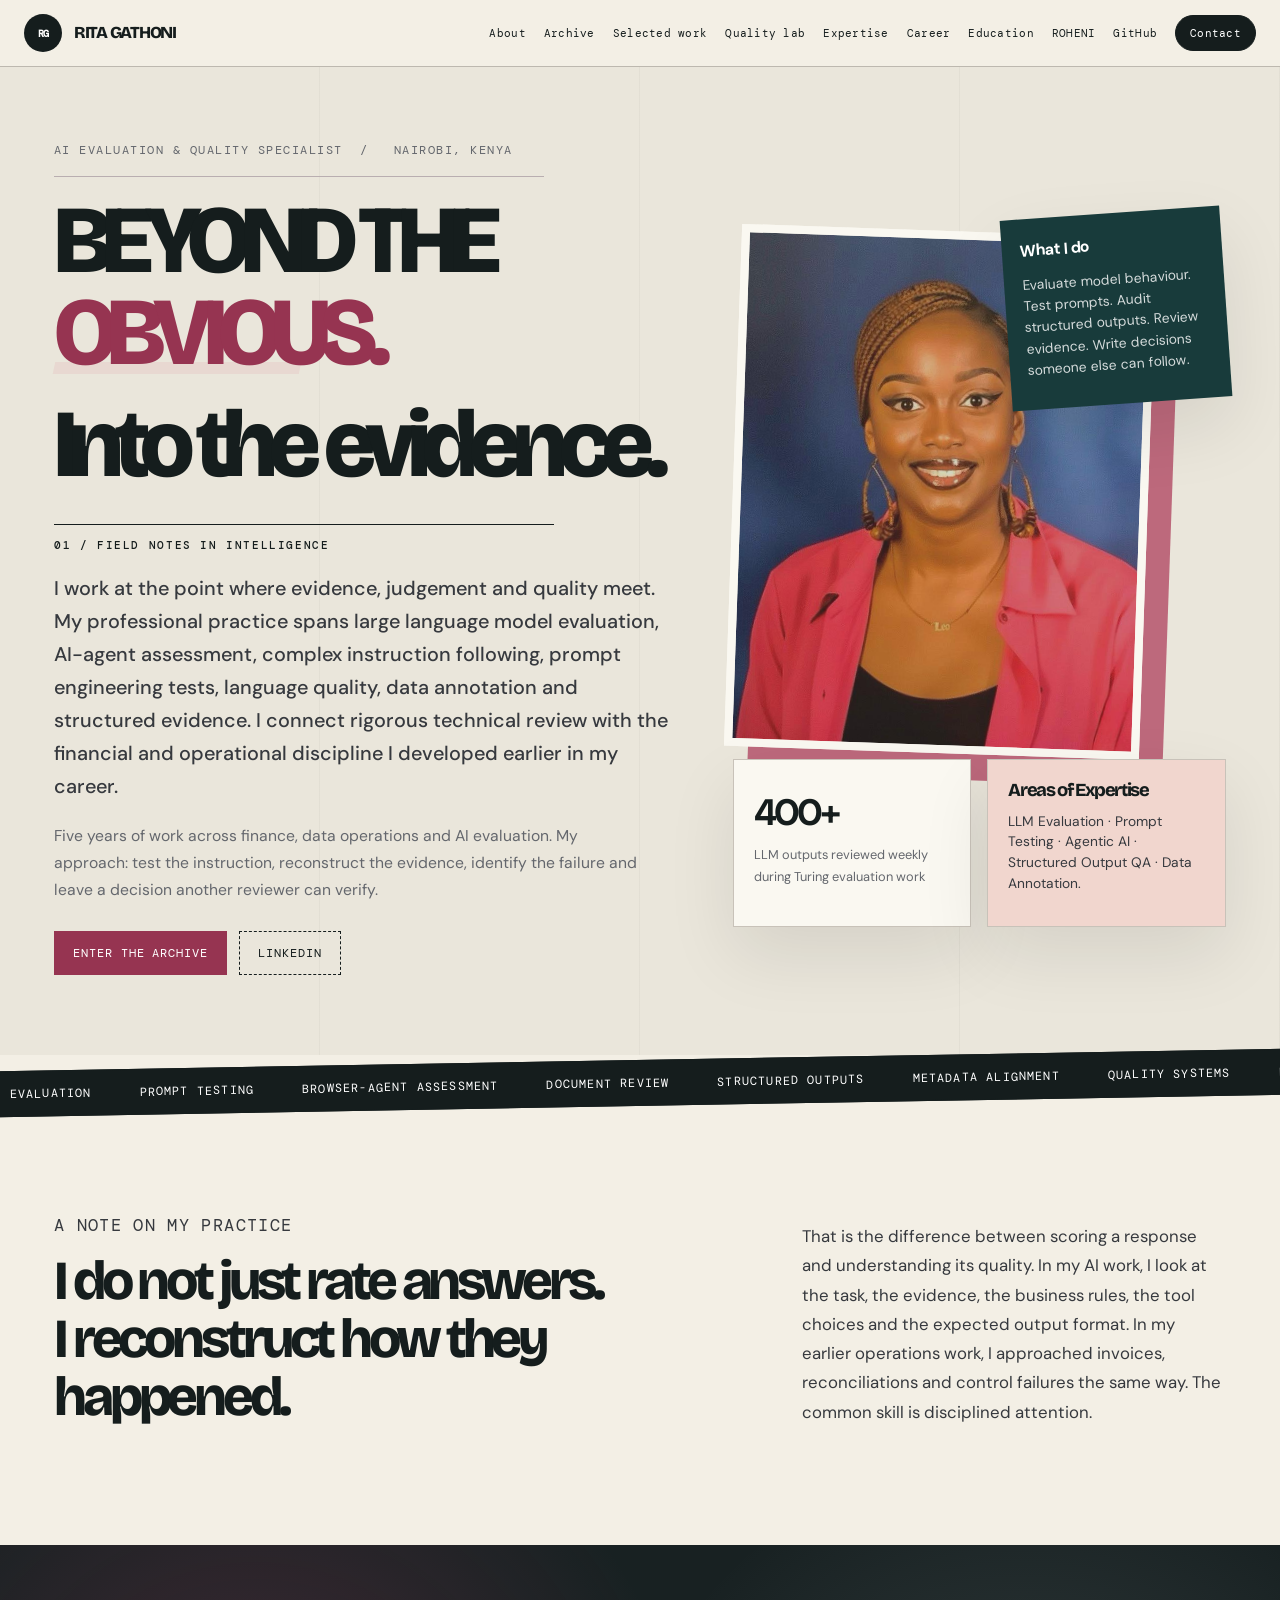
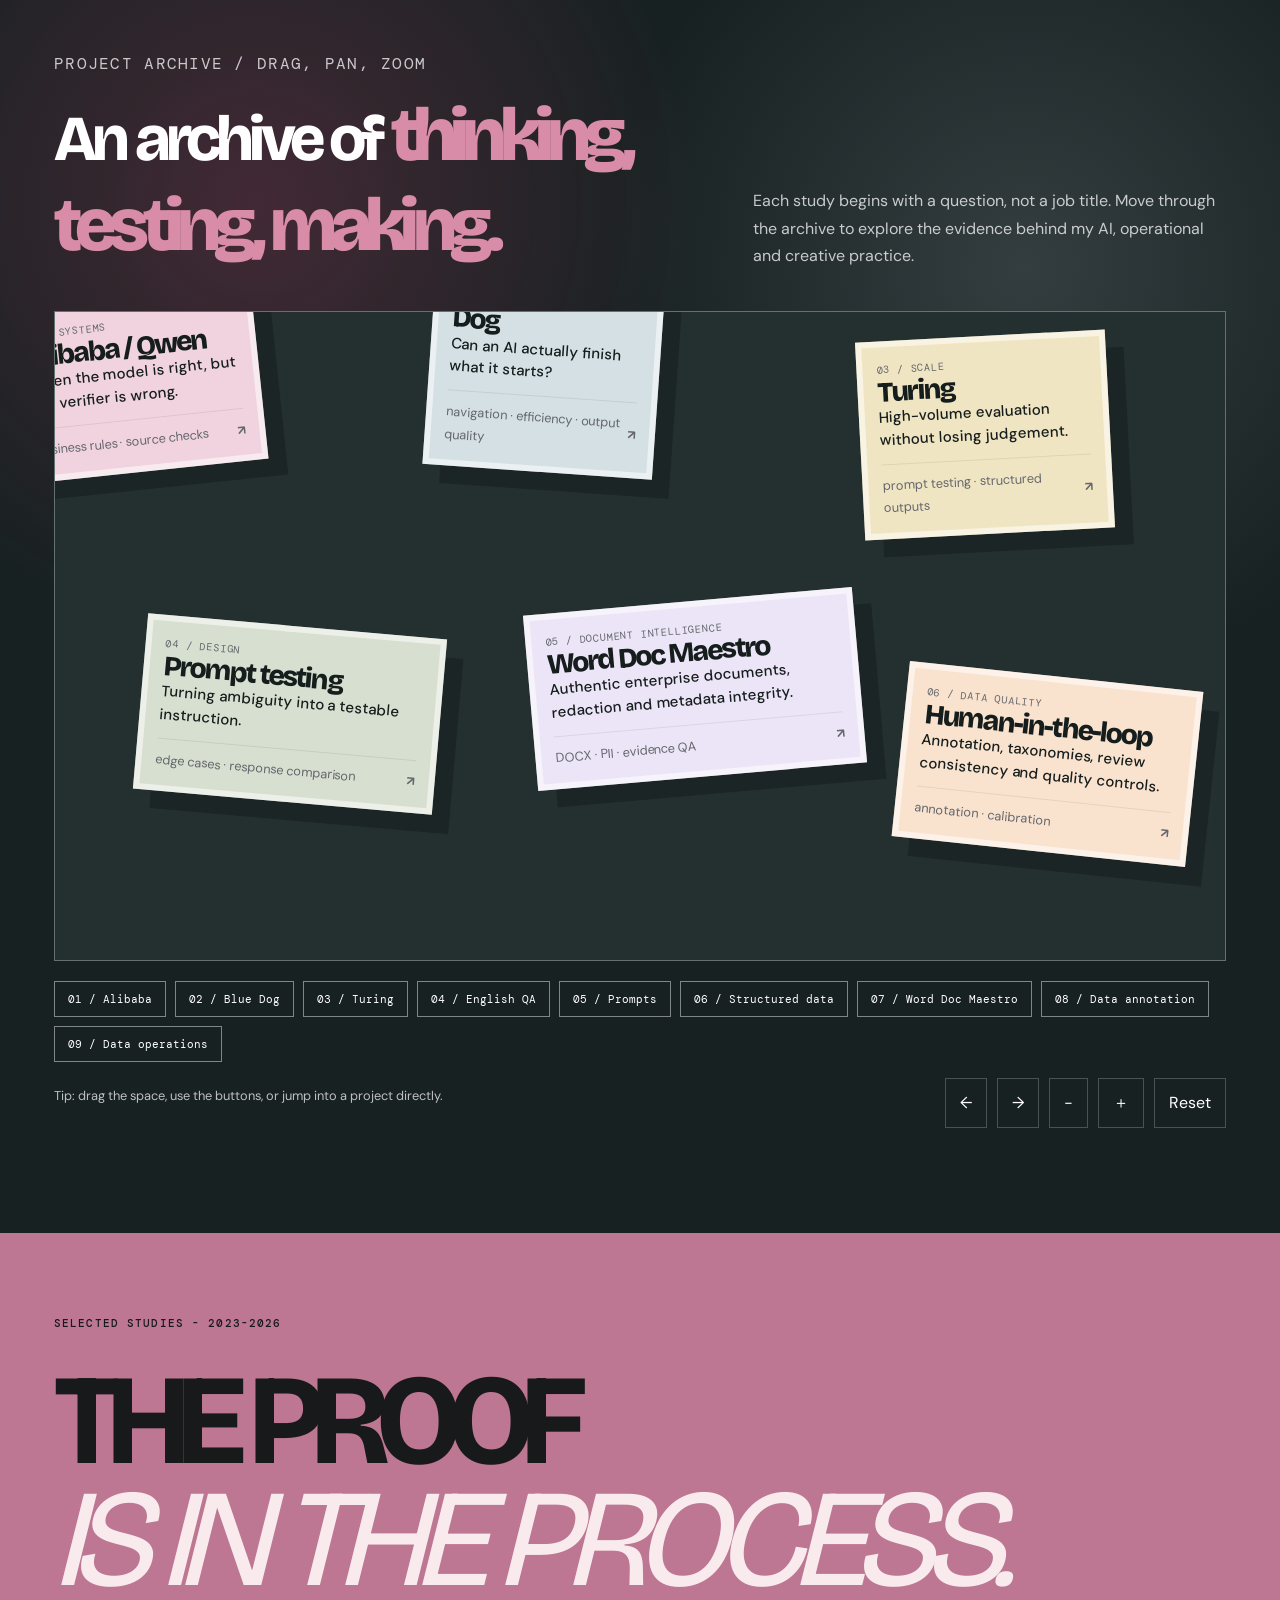
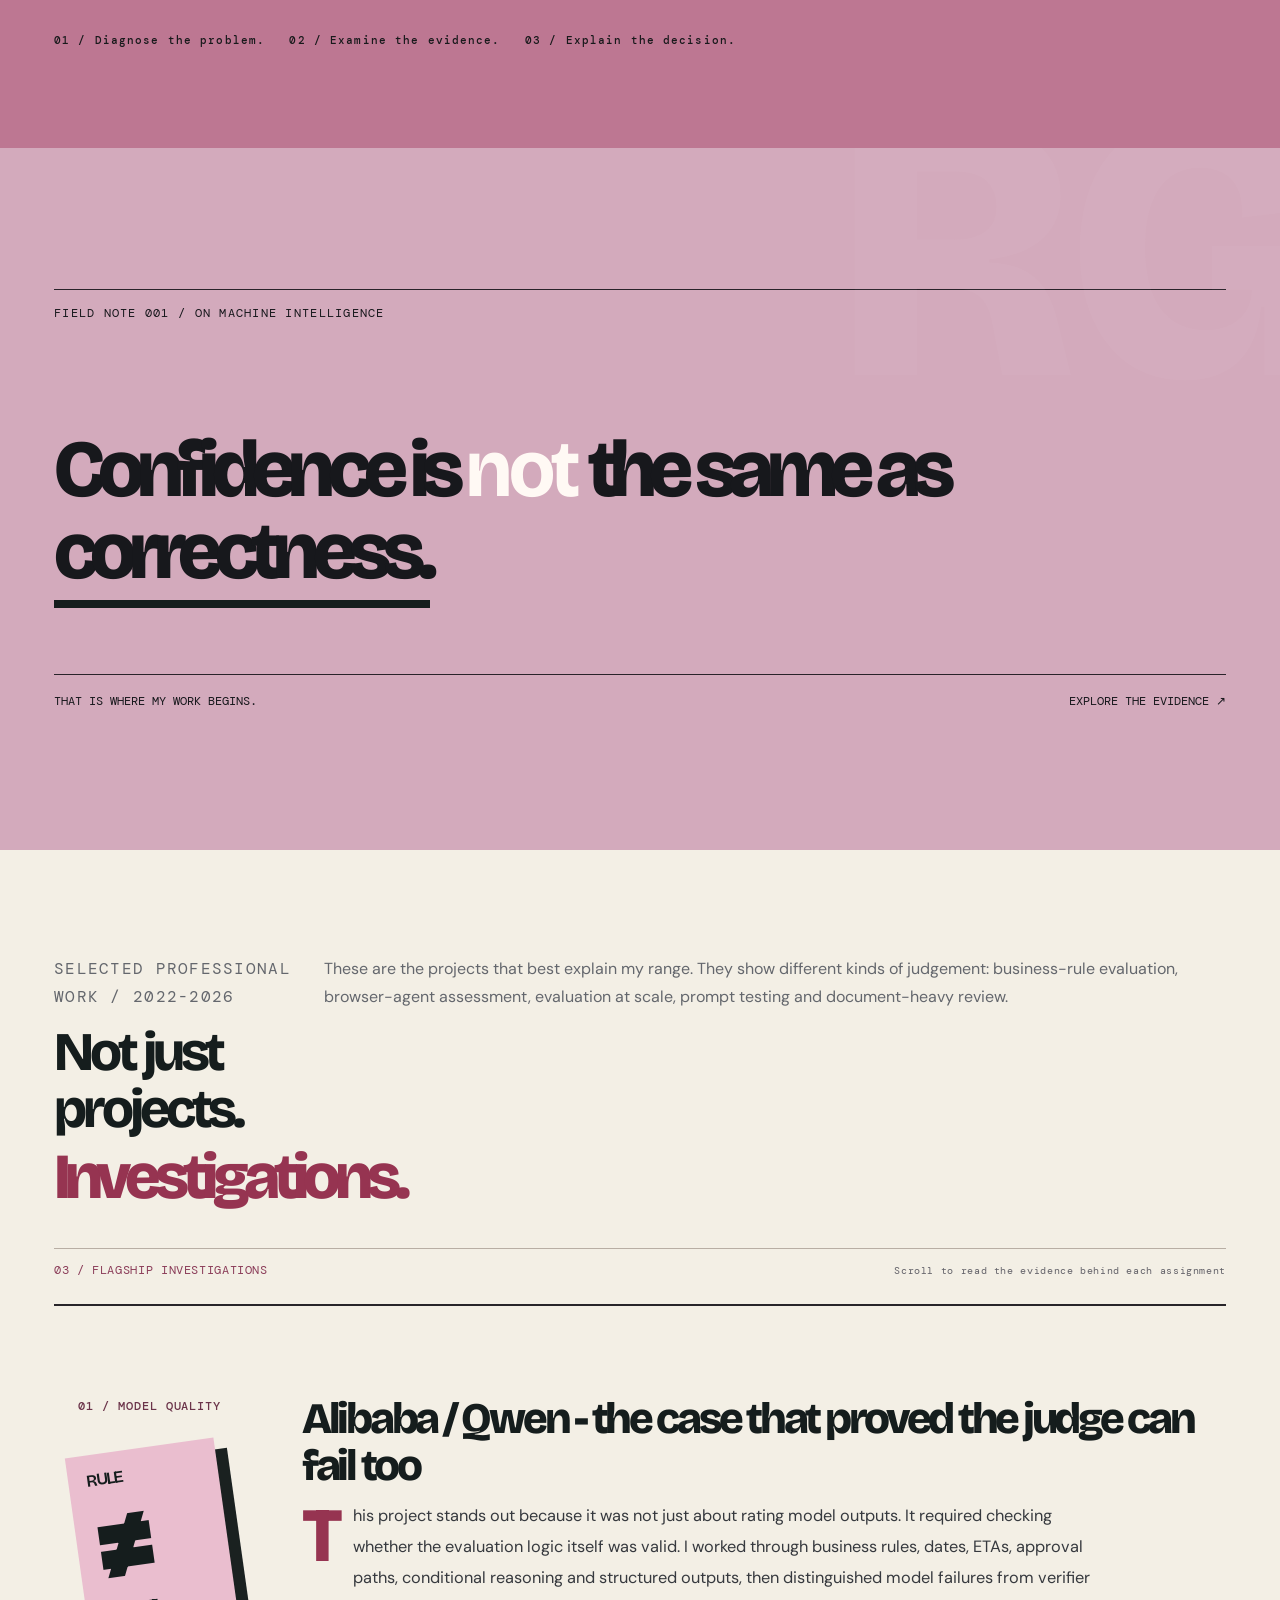
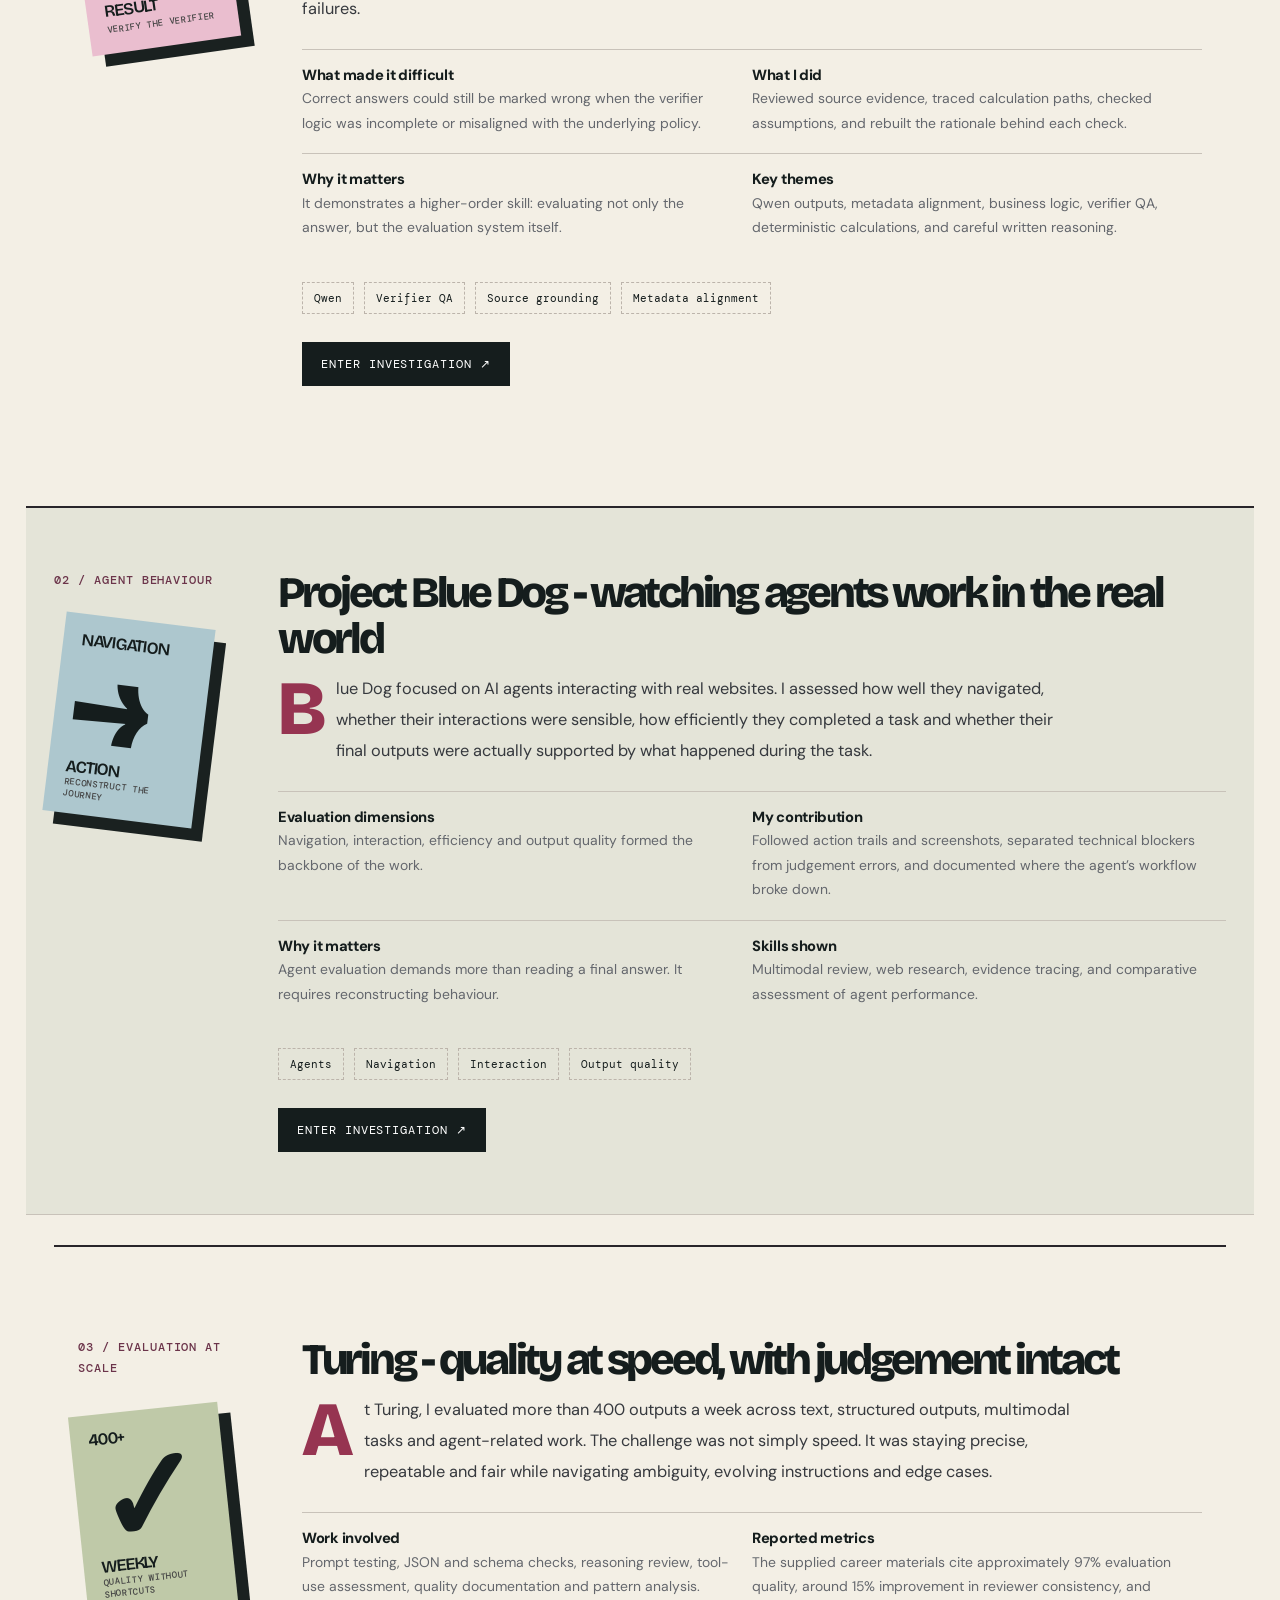
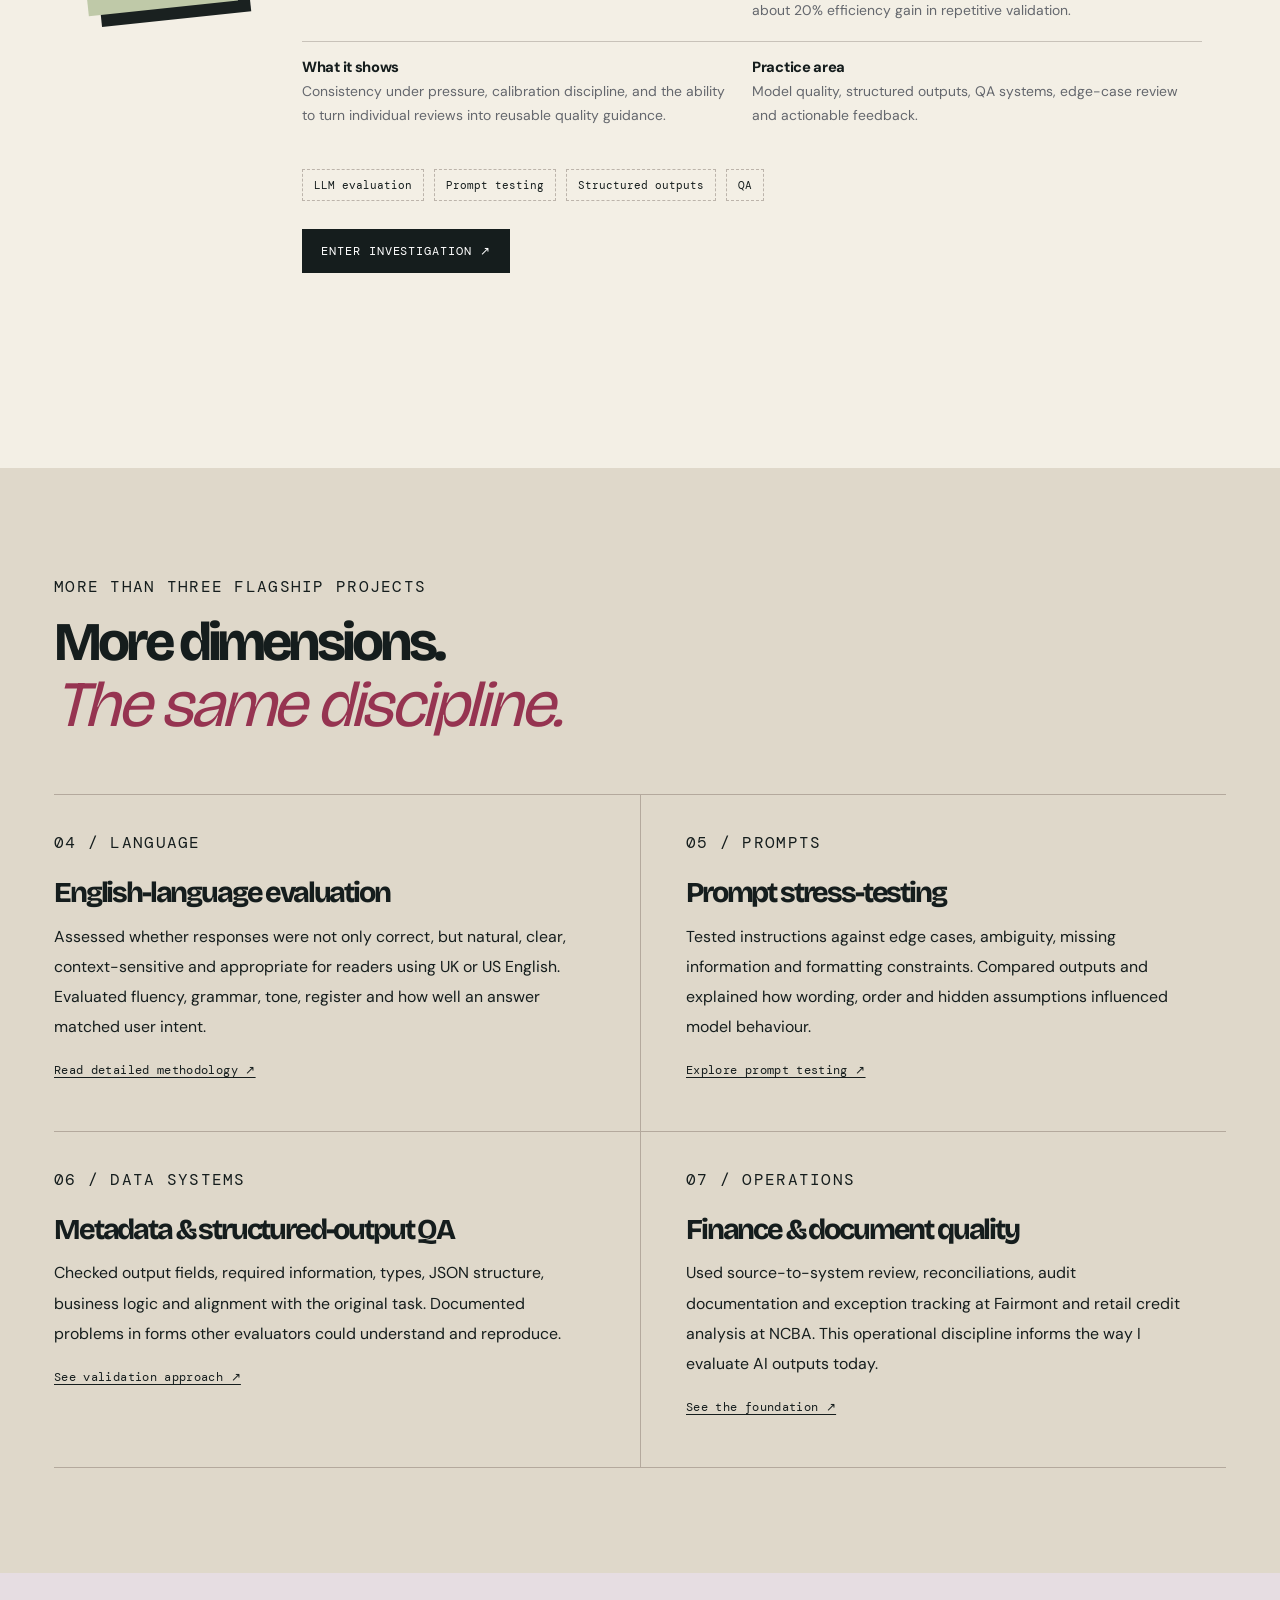
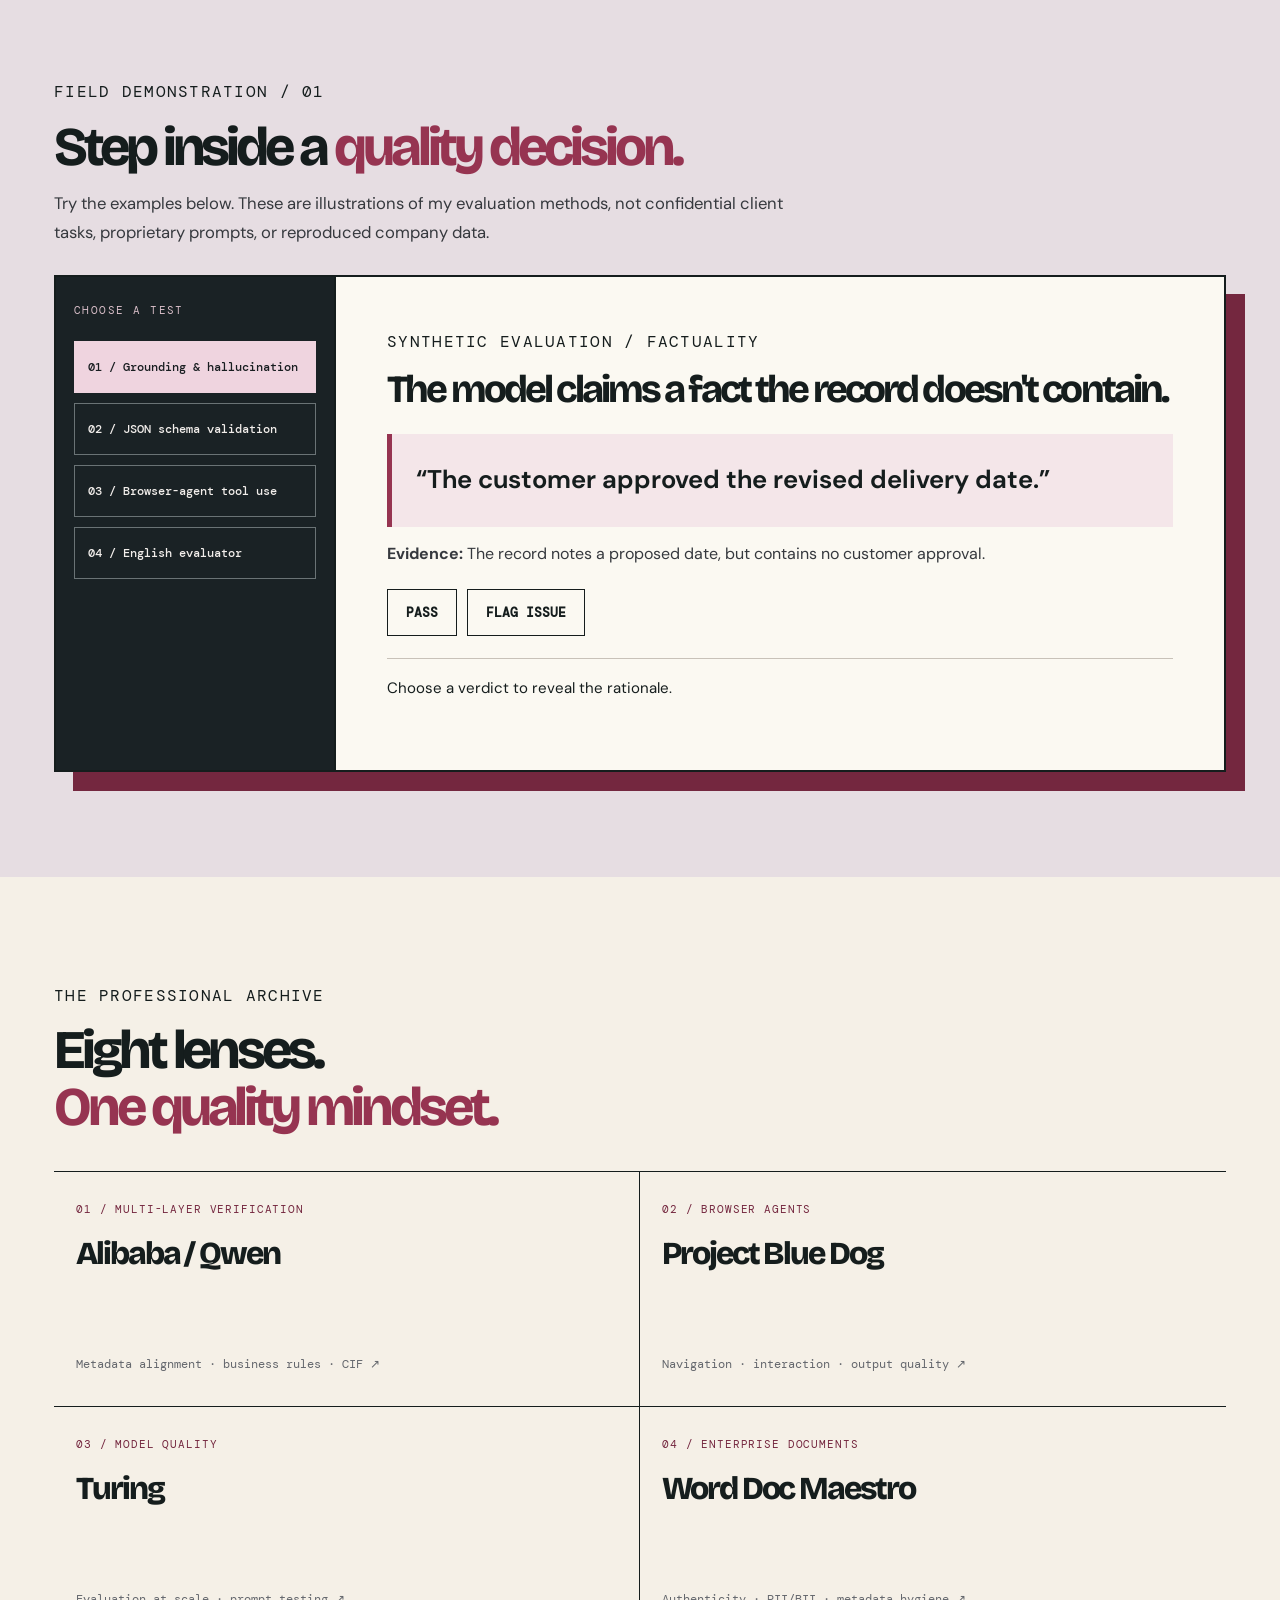
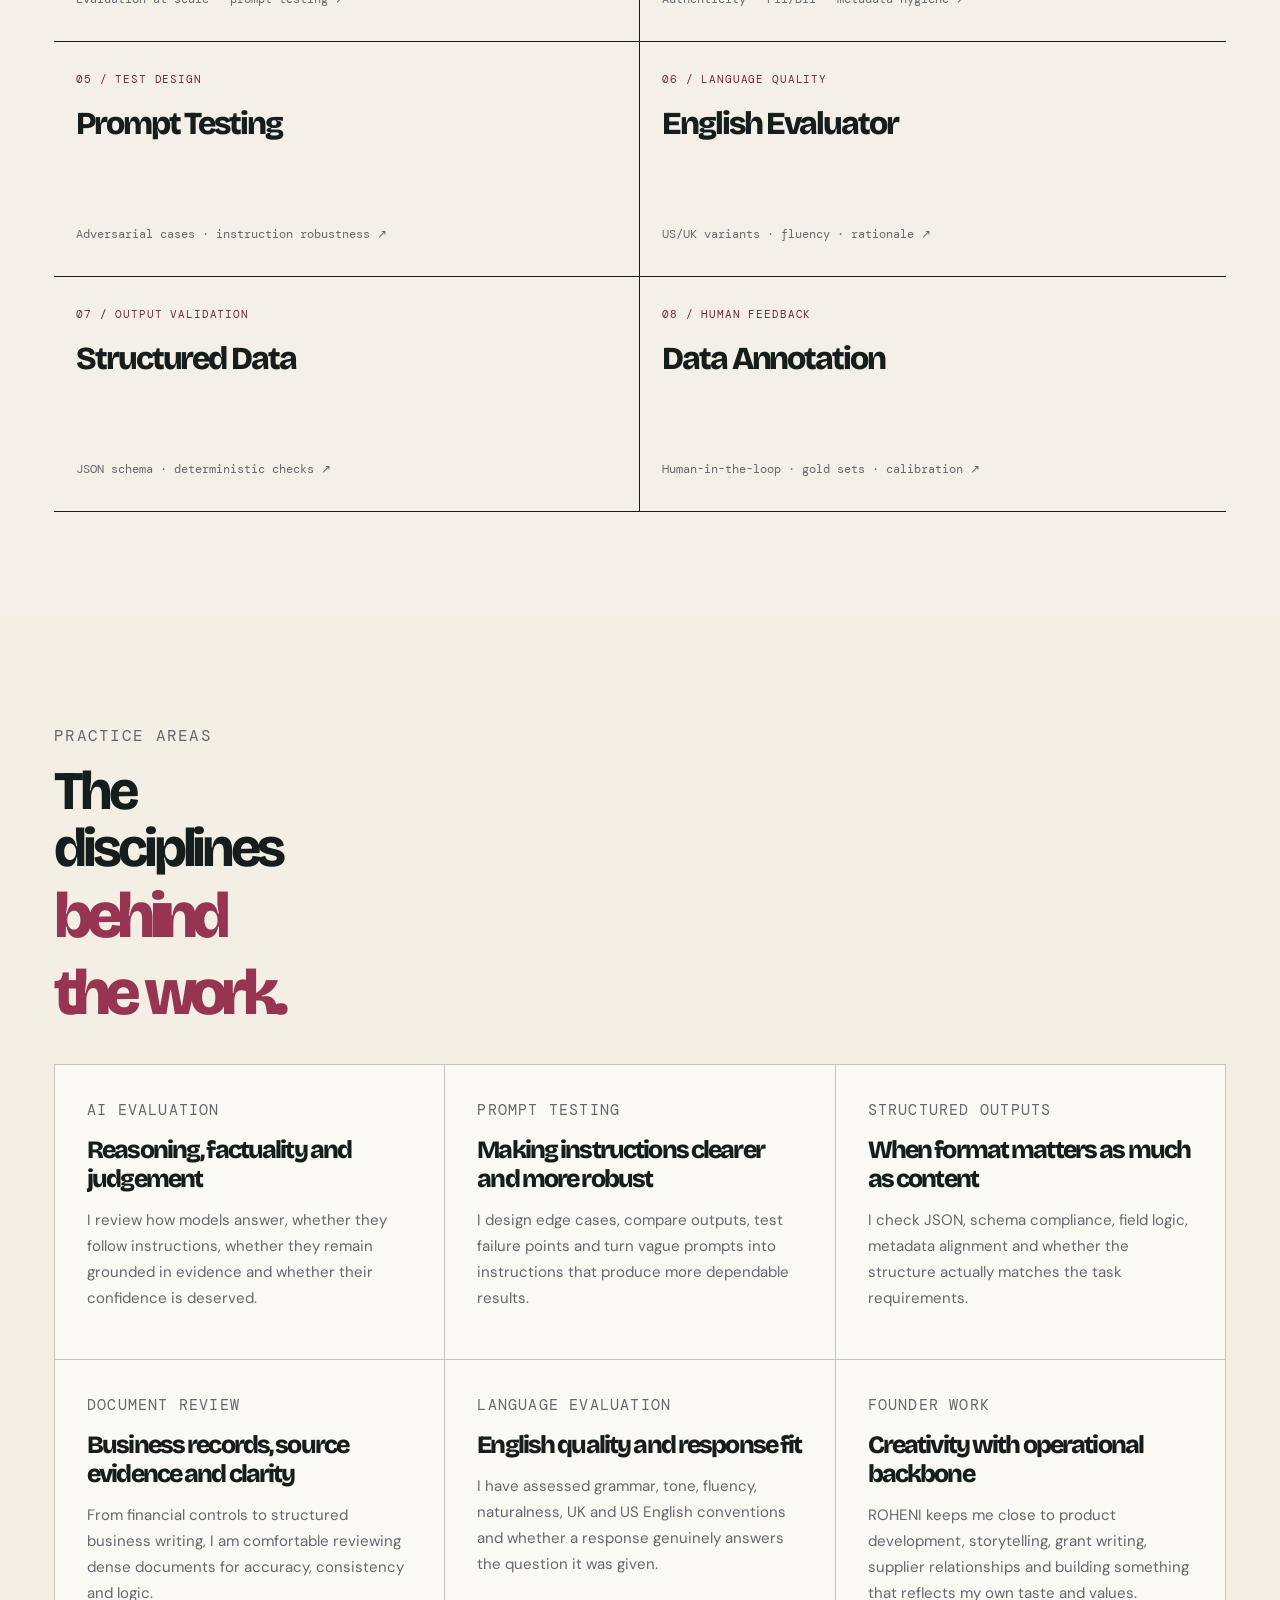
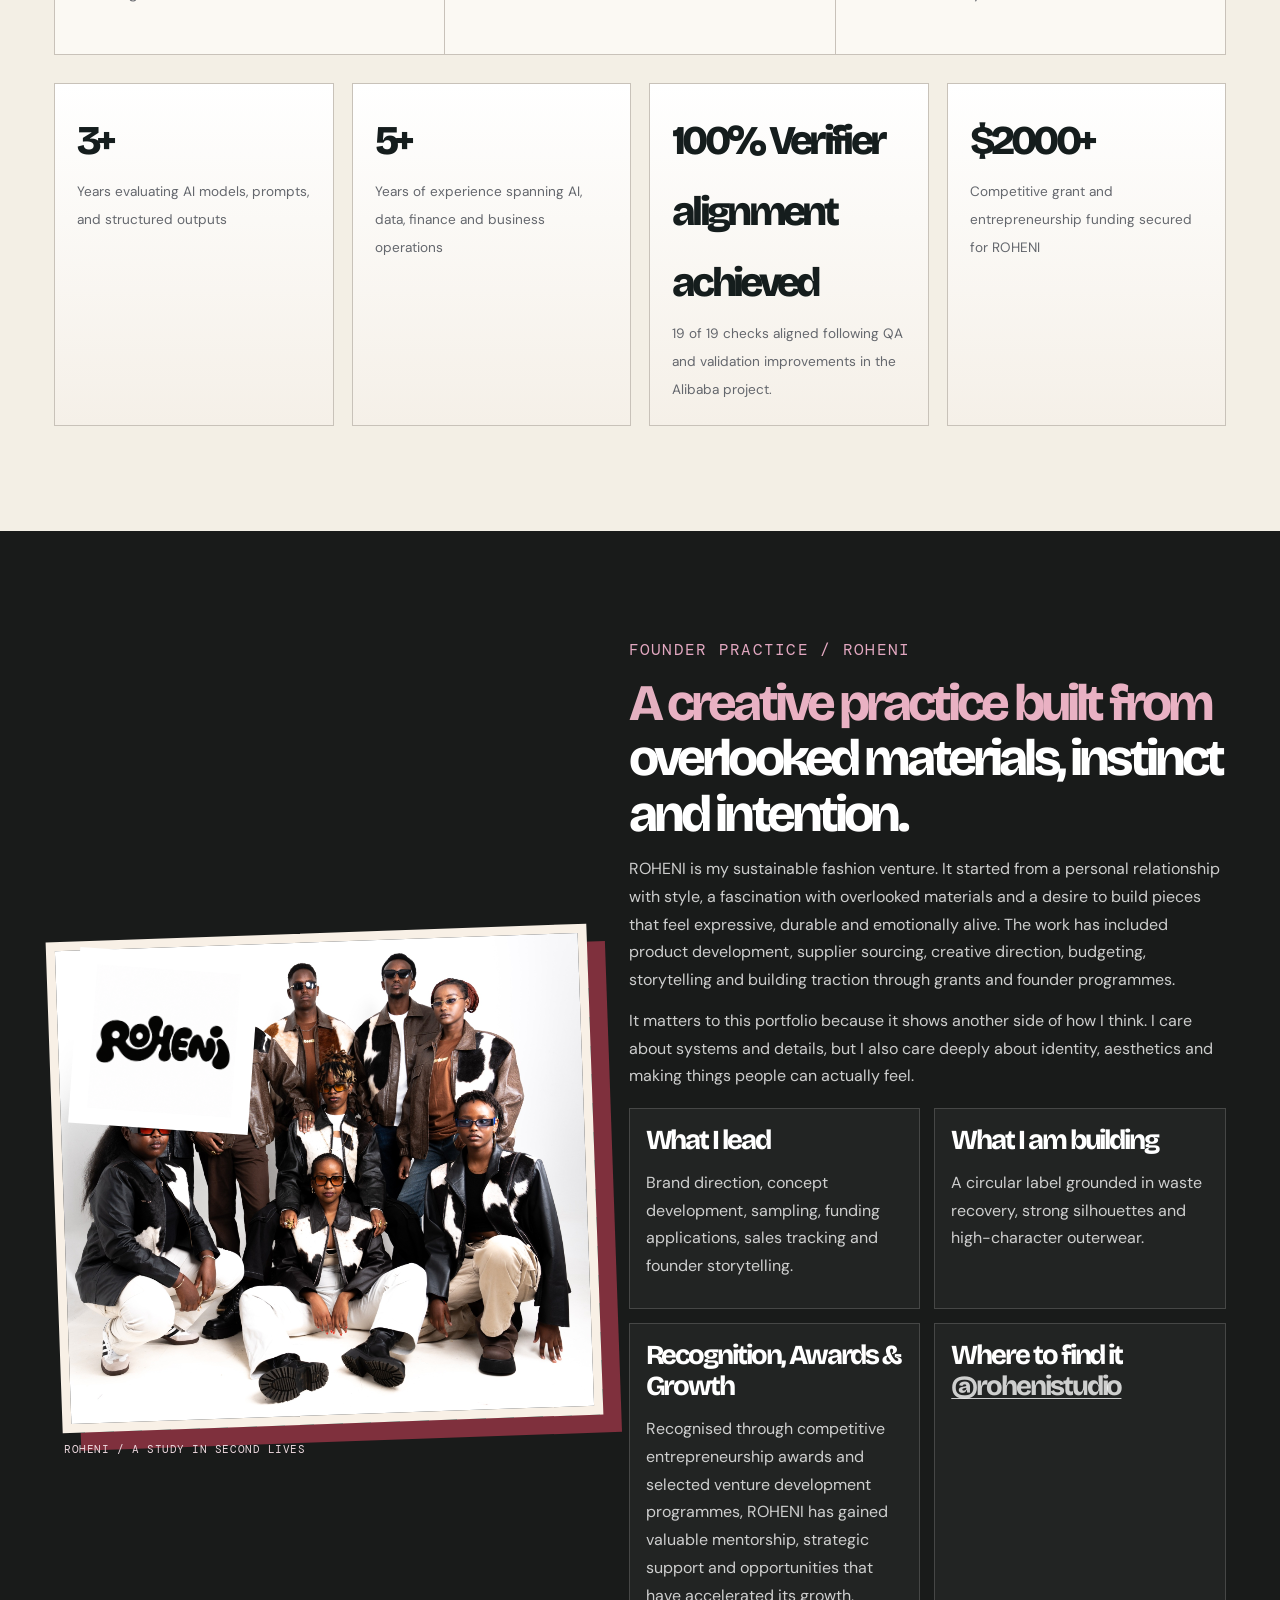
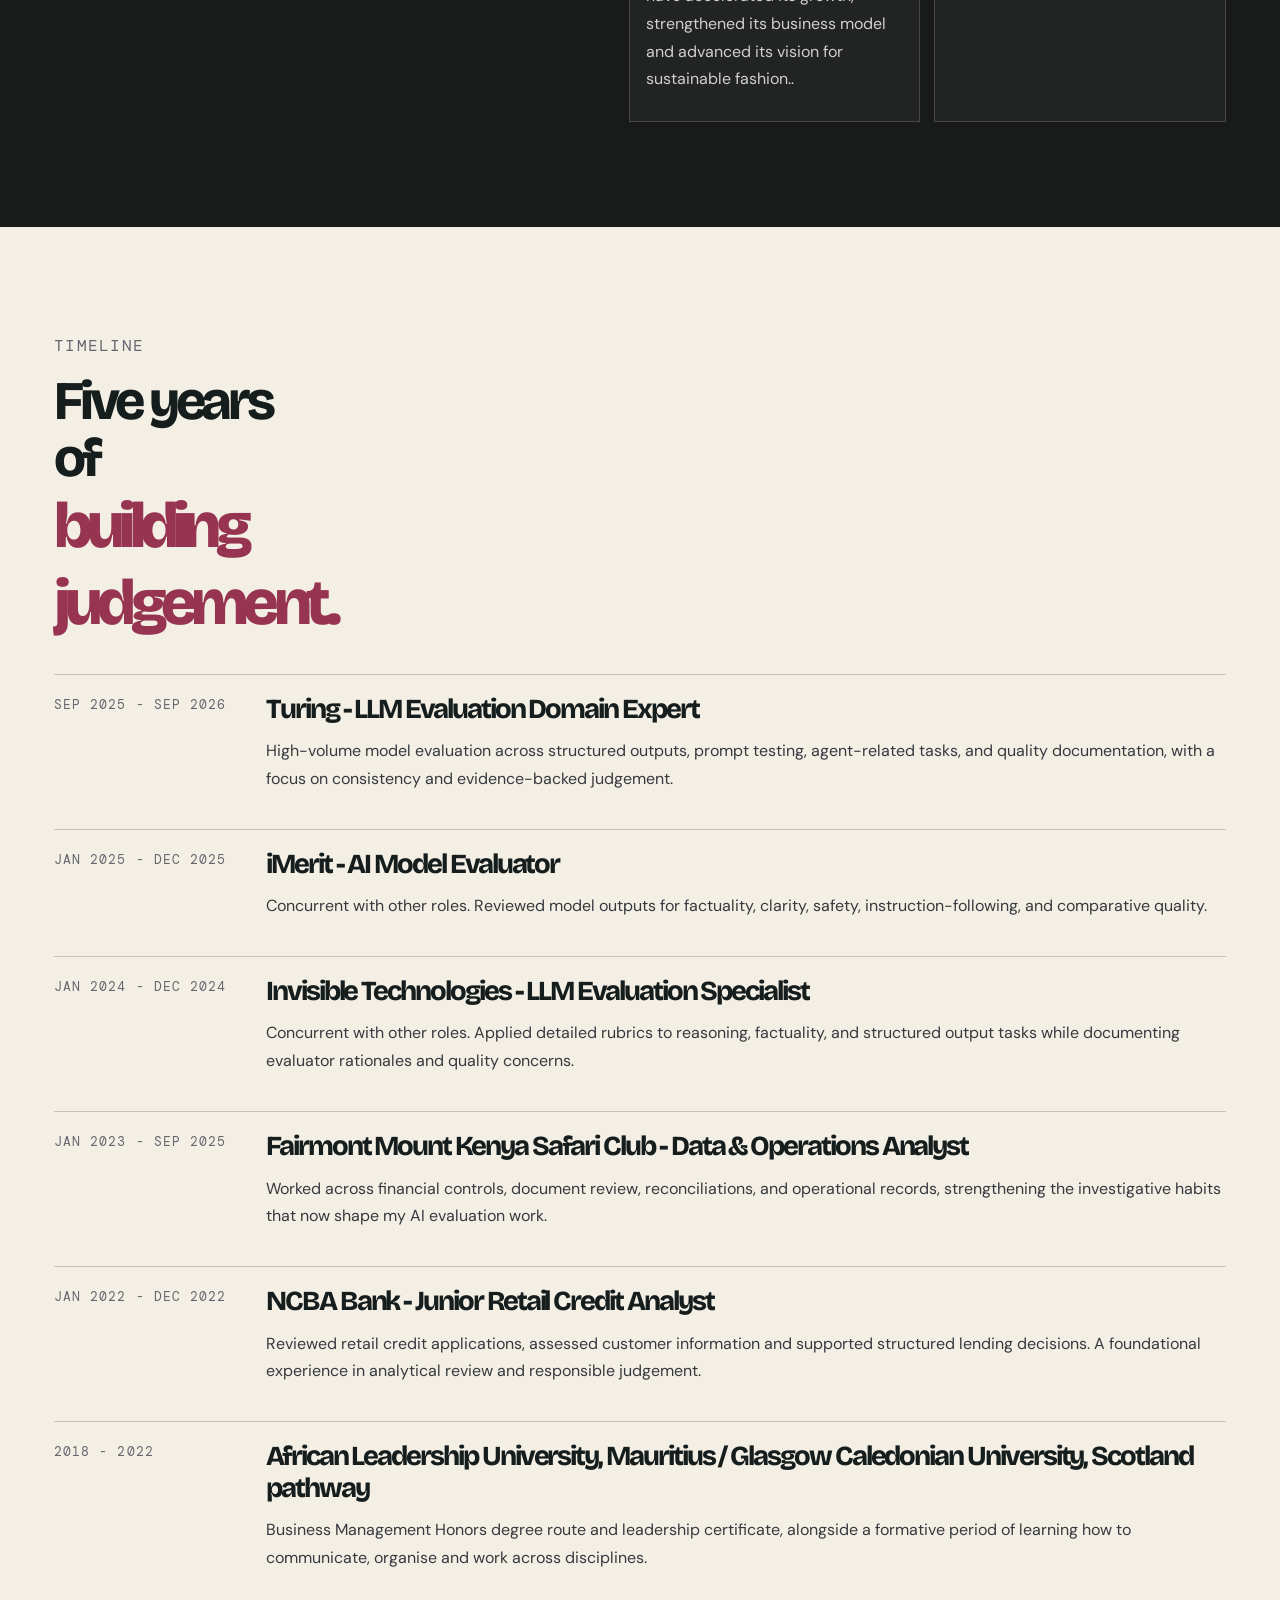
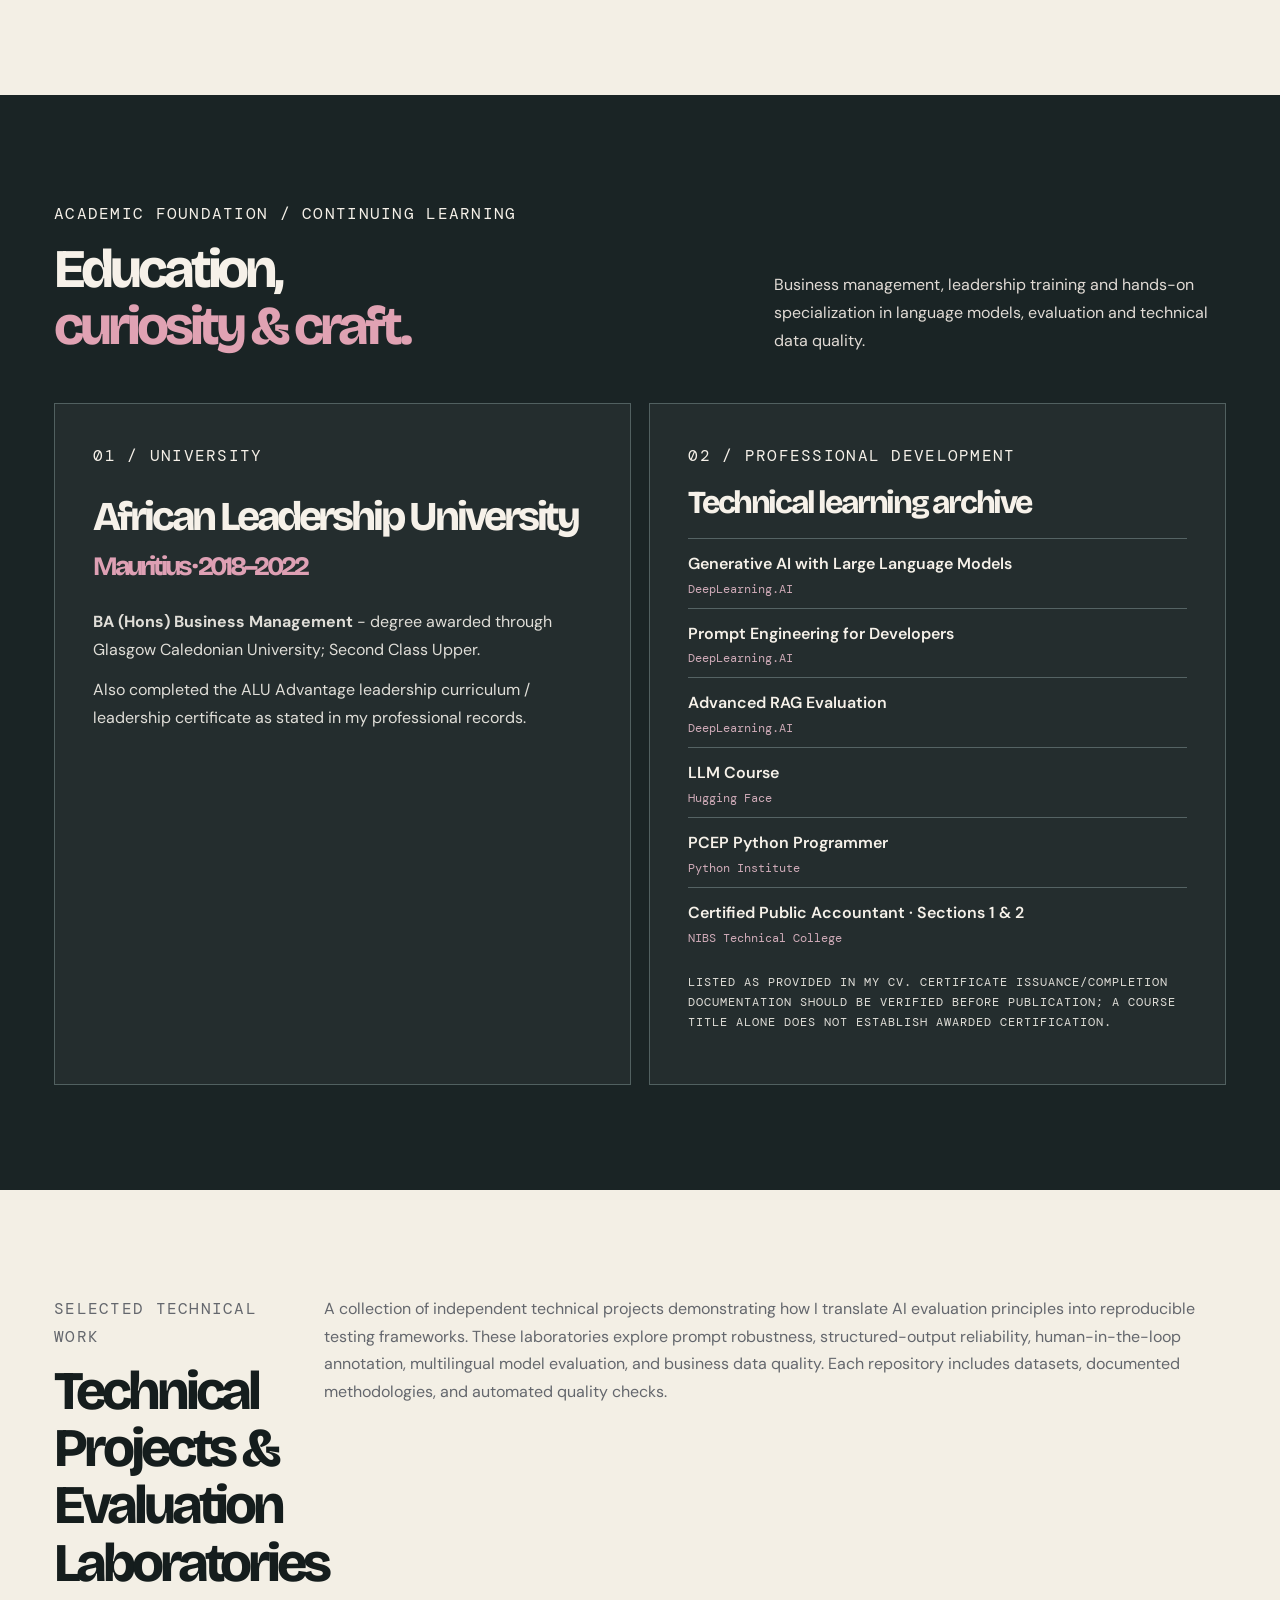
==== commit f334dc19: "Update the percentages bit and funding" ====
--- a/index.html
+++ b/index.html
@@ -222,10 +222,10 @@
           <article class="practice-card reveal"><p class="eyebrow">Founder work</p><h3>Creativity with operational backbone</h3><p>ROHENI keeps me close to product development, storytelling, grant writing, supplier relationships and building something that reflects my own taste and values.</p></article>
         </div>
         <div class="metric-band reveal">
-          <article class="metric"><strong>3+</strong><span>years of direct AI evaluation work</span></article>
-          <article class="metric"><strong>5+</strong><span>years across operations, data and communication-heavy roles</span></article>
-          <article class="metric"><strong>19/19</strong><span>reviewed verifier checks aligned in the Alibaba framework example</span></article>
-          <article class="metric"><strong>$11,250</strong><span>competitive funding secured for ROHENI according to supplied records</span></article>
+          <article class="metric"><strong>3+</strong><span>Years evaluating AI models, prompts, and structured outputs</span></article>
+          <article class="metric"><strong>5+</strong><span>Years of experience spanning AI, data, finance and business operations</span></article>
+          <article class="metric"><strong>100% Verifier alignment  achieved</strong><span>19 of 19 checks aligned following QA and validation improvements in the Alibaba project.</span></article>
+          <article class="metric"><strong>$2000+</strong><span>Competitive grant and entrepreneurship funding secured for ROHENI</span></article>
         </div>
       </div>
     </section>
--- a/styles.css
+++ b/styles.css
@@ -88,14 +88,14 @@
 .map-wrap{position:relative;border:1px solid rgba(255,255,255,.15);background:rgba(255,255,255,.04);height:650px;overflow:hidden;cursor:grab}
 .map-wrap.dragging{cursor:grabbing}
 .map-inner{position:absolute;left:50%;top:50%;width:1400px;height:920px;transform:translate(-50%,-50%)}
-.note-card{position:absolute;display:flex;flex-direction:column;justify-content:space-between;padding:24px;min-height:215px;text-decoration:none;color:var(--ink);background:#fff;border-radius:28px;box-shadow:0 28px 80px rgba(0,0,0,.18);transition:transform .25s ease, box-shadow .25s ease}
+.note-card{position:absolute;display:flex;flex-direction:column;justify-content:space-between;padding:14px;min-height:150px;text-decoration:none;color:var(--ink);background:#fff;border-radius:28px;box-shadow:0 28px 80px rgba(0,0,0,.18);transition:transform .25s ease, box-shadow .25s ease}
 .note-card:hover{transform:translateY(-8px) rotate(0deg) !important;box-shadow:0 30px 90px rgba(0,0,0,.24)}
 .note-card .kicker{font-size:.64rem;color:var(--muted)}
 .note-card strong{font-size:clamp(1.45rem,2.3vw,2.55rem);line-height:1.04;letter-spacing:-.06em}
 .note-card span:last-child{font-size:.8rem;color:var(--muted);display:flex;justify-content:space-between;align-items:center;border-top:1px solid rgba(0,0,0,.08);padding-top:10px}
-.card-a{left:70px;top:120px;width:350px;background:#f0d3df;transform:rotate(-6deg)}
-.card-b{left:490px;top:70px;width:310px;background:#d4e0e3;transform:rotate(4deg)}
-.card-c{left:920px;top:160px;width:360px;background:#f0e5c2;transform:rotate(-3deg)}
+.card-a{left:70px;top:120px;width:250px;background:#f0d3df;transform:rotate(-6deg)}
+.card-b{left:490px;top:70px;width:230px;background:#d4e0e3;transform:rotate(4deg)}
+.card-c{left:920px;top:160px;width:250px;background:#f0e5c2;transform:rotate(-3deg)}
 .card-d{left:200px;top:450px;width:300px;background:#d7dfd0;transform:rotate(5deg)}
 .card-e{left:590px;top:425px;width:330px;background:#ece5f7;transform:rotate(-5deg)}
 .card-f{left:960px;top:500px;width:295px;background:#f9e3cf;transform:rotate(6deg)}
@@ -237,7 +237,7 @@
 .callout{margin-top:24px;background:transparent;border-left:none;border-top:1px solid var(--ink);border-bottom:1px solid var(--ink);border-radius:0;padding:24px 0;font-size:.98rem}
 .archive{background:#202128}
 .archive-head h2{max-width:820px;font-size:clamp(2.3rem,4.5vw,5.5rem)}
-.note-card{border-radius:1px;border:6px solid rgba(255,255,255,.55);padding:28px;box-shadow:17px 25px 40px rgba(0,0,0,.27)}
+.note-card{border-radius:1px;border:6px solid rgba(255,255,255,.55);padding:14px;box-shadow:17px 25px 40px rgba(0,0,0,.27)}
 .note-card strong{font-family:var(--font-display);font-size:clamp(1.4rem,2.2vw,2.4rem);font-weight:700;letter-spacing:-.07em}
 .note-card p{font-family:var(--font-editorial);font-style:italic;font-size:1.55rem;line-height:1.16}
 .editorial-break{background:#bd7792;color:#18191b;overflow:hidden;padding:75px 0 85px}
@@ -321,7 +321,7 @@
 .featured .content h3{font-size:clamp(2rem,3.4vw,3.9rem);max-width:930px}
 .featured .summary::first-letter{font:italic 400 4.8rem/.7 var(--font-editorial);float:left;margin:9px 10px 0 0;color:#ac4069}
 .featured .tags span{background:transparent;border-color:#bcb4ab}
-.case-figure{height:300px;width:235px;background:#eabecf;transform:rotate(-8deg)}
+.case-figure{height:200px;width:150px;background:#eabecf;transform:rotate(-8deg);transform-origin:center}
 .figure-b{background:#adc7ce;transform:rotate(7deg)}
 .figure-c{background:#bfc9a8;transform:rotate(-6deg)}
 .case-figure b{font-size:8rem;line-height:.86}
@@ -382,7 +382,7 @@
 .archive-head h2 em,.section-head h2 em,.intro-grid h2 em{font-family:var(--font-display);font-style:normal;font-weight:800;color:#d88ca7;letter-spacing:-.09em}
 .section-head h2 em{color:var(--rose)}
 .map-wrap{border:1px solid #637170;background:#243030}
-.note-card{border-radius:0;box-shadow:18px 18px 0 rgba(0,0,0,.23);padding:28px}
+.note-card{border-radius:0;box-shadow:18px 18px 0 rgba(0,0,0,.23);padding:14px}
 .note-card strong{font-family:var(--font-display);font-weight:800;letter-spacing:-.065em;line-height:.98}
 .note-card p{font-family:var(--font-main);font-size:.94rem;line-height:1.48;font-style:normal;font-weight:500}
 .editorial-interlude{background:#d3aabc;min-height:70vh}
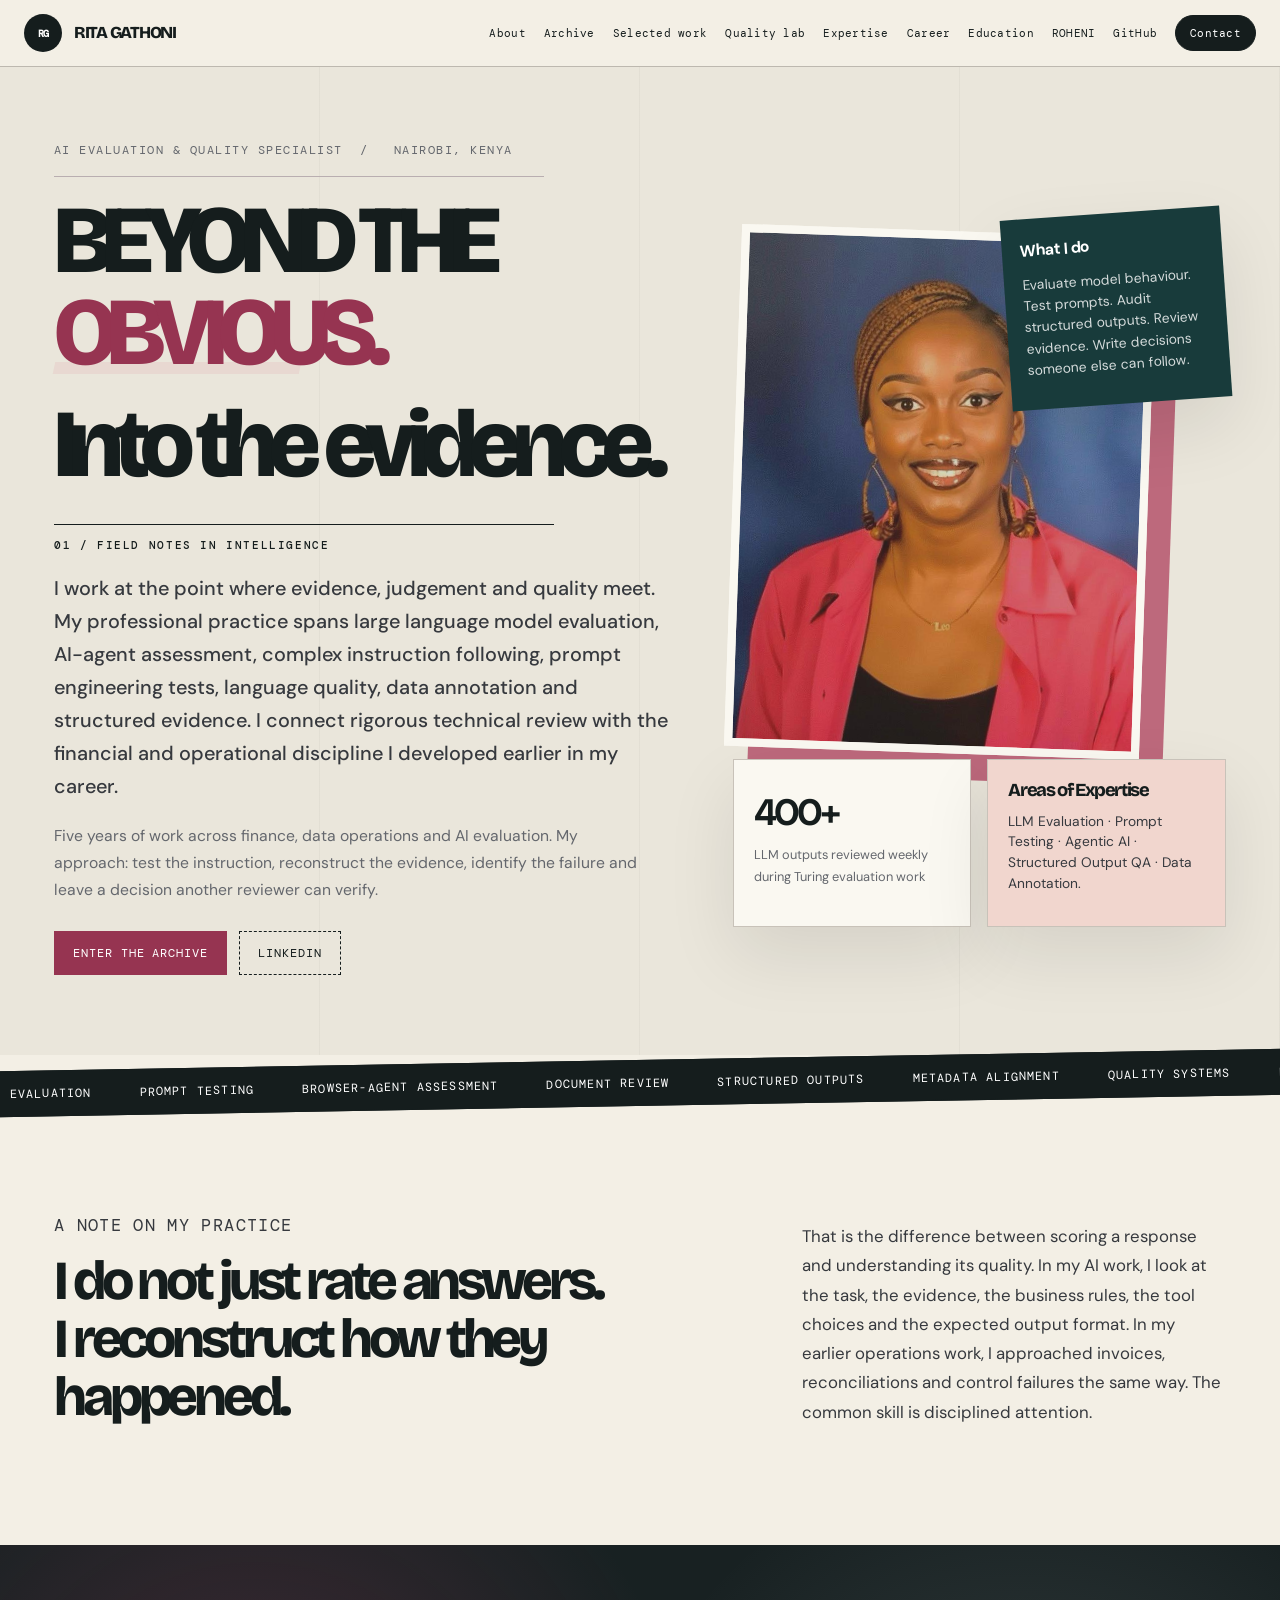
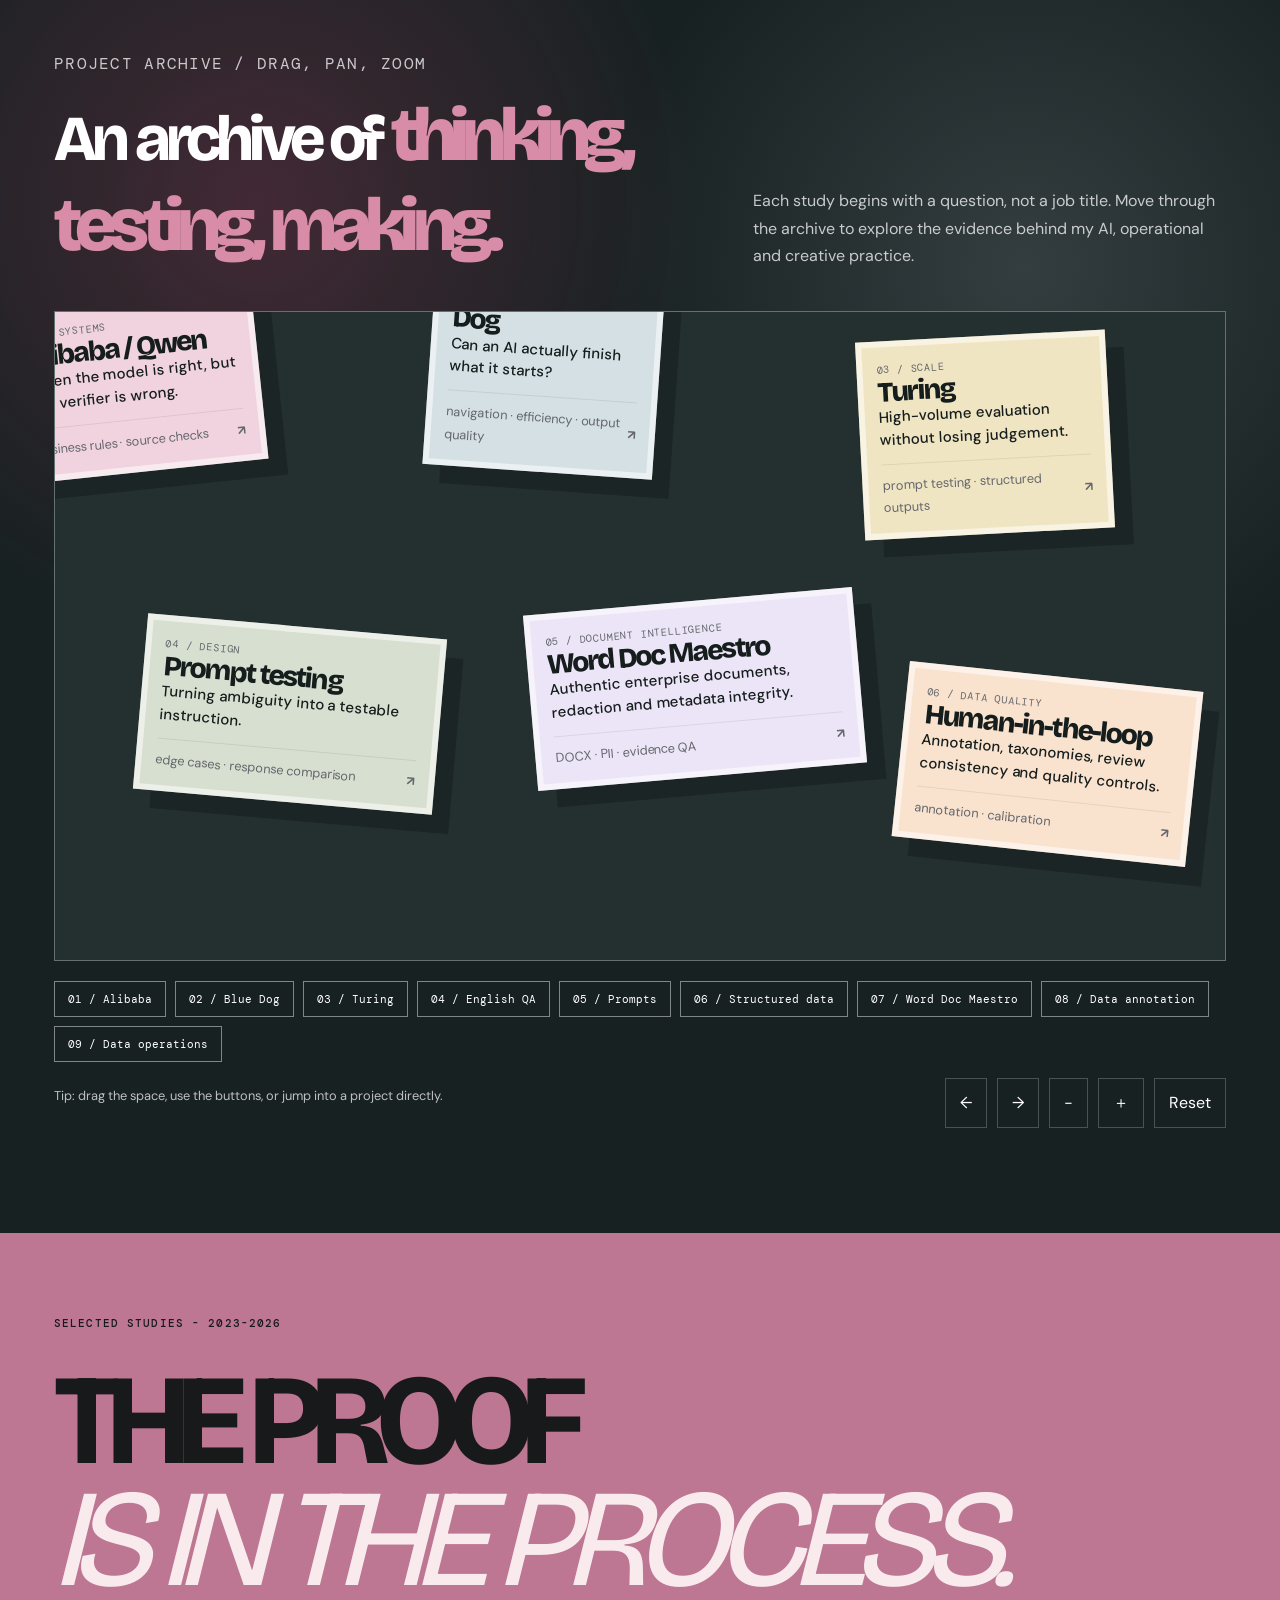
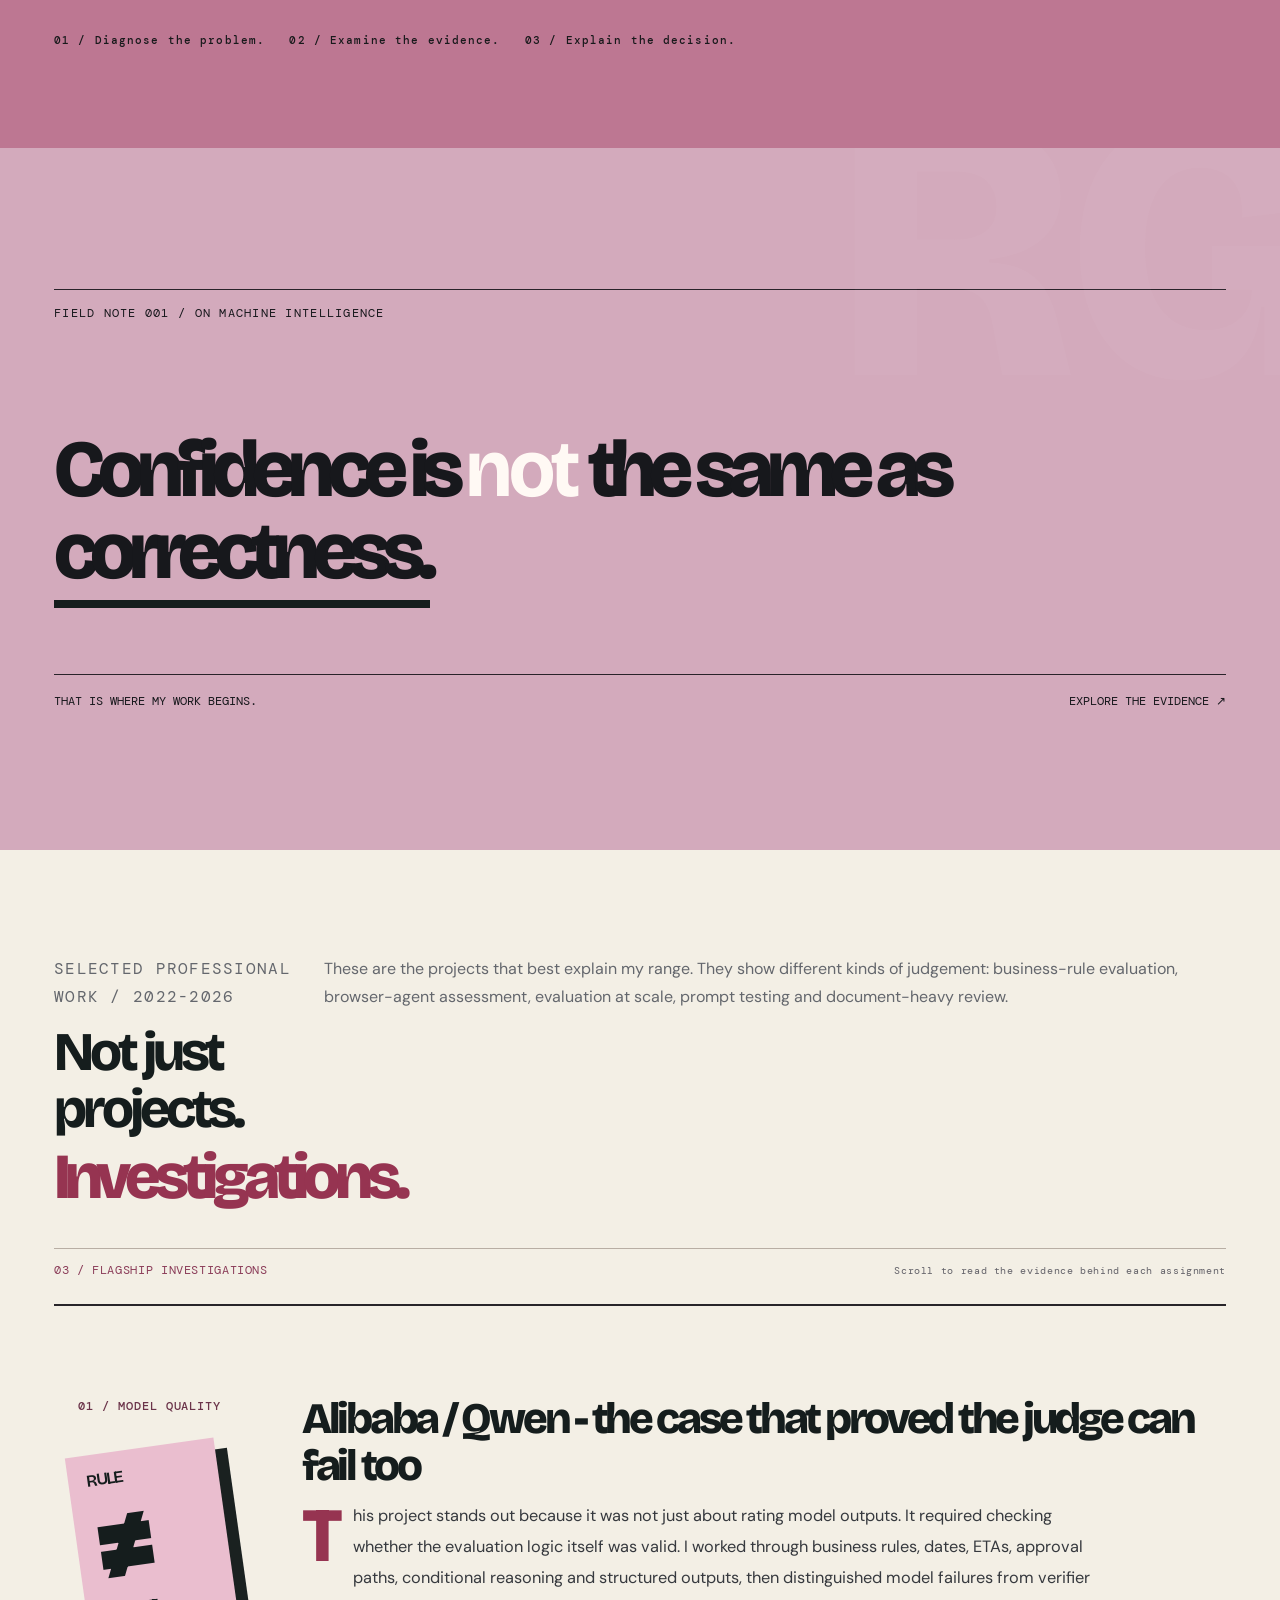
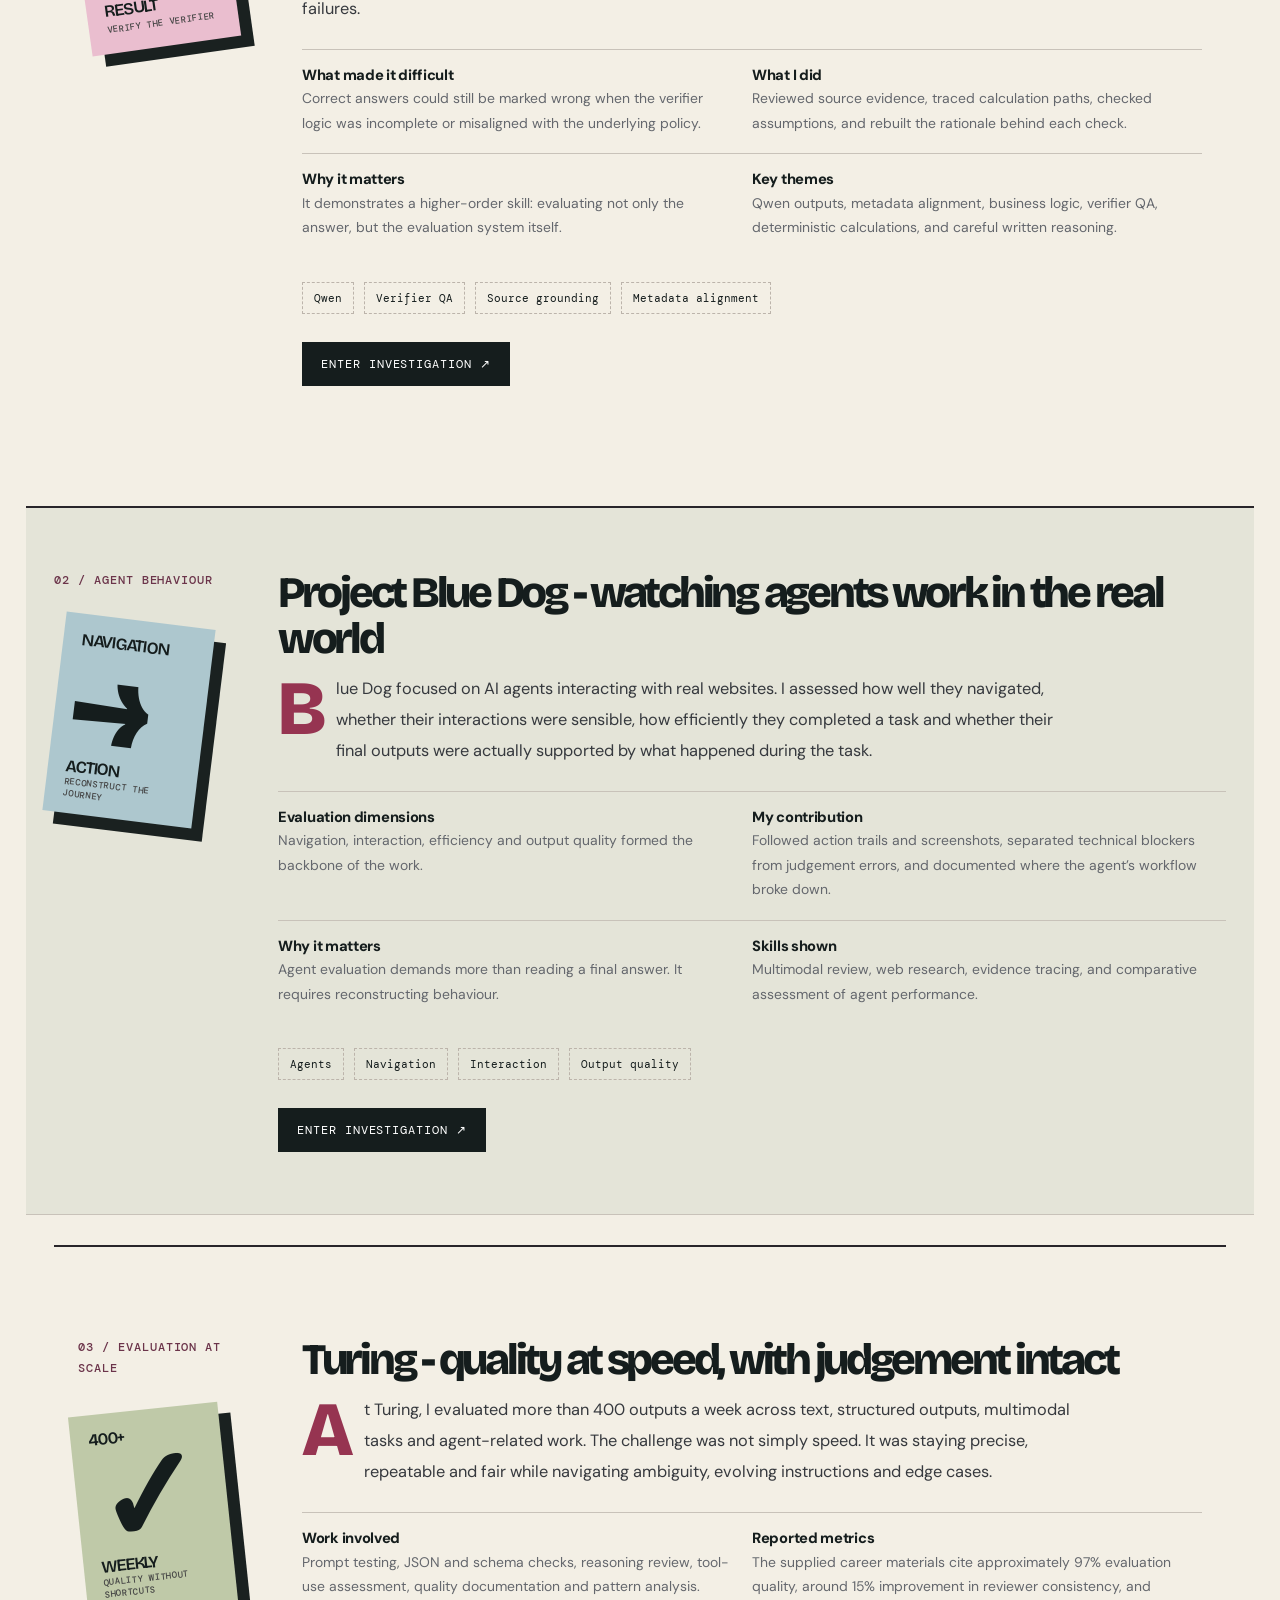
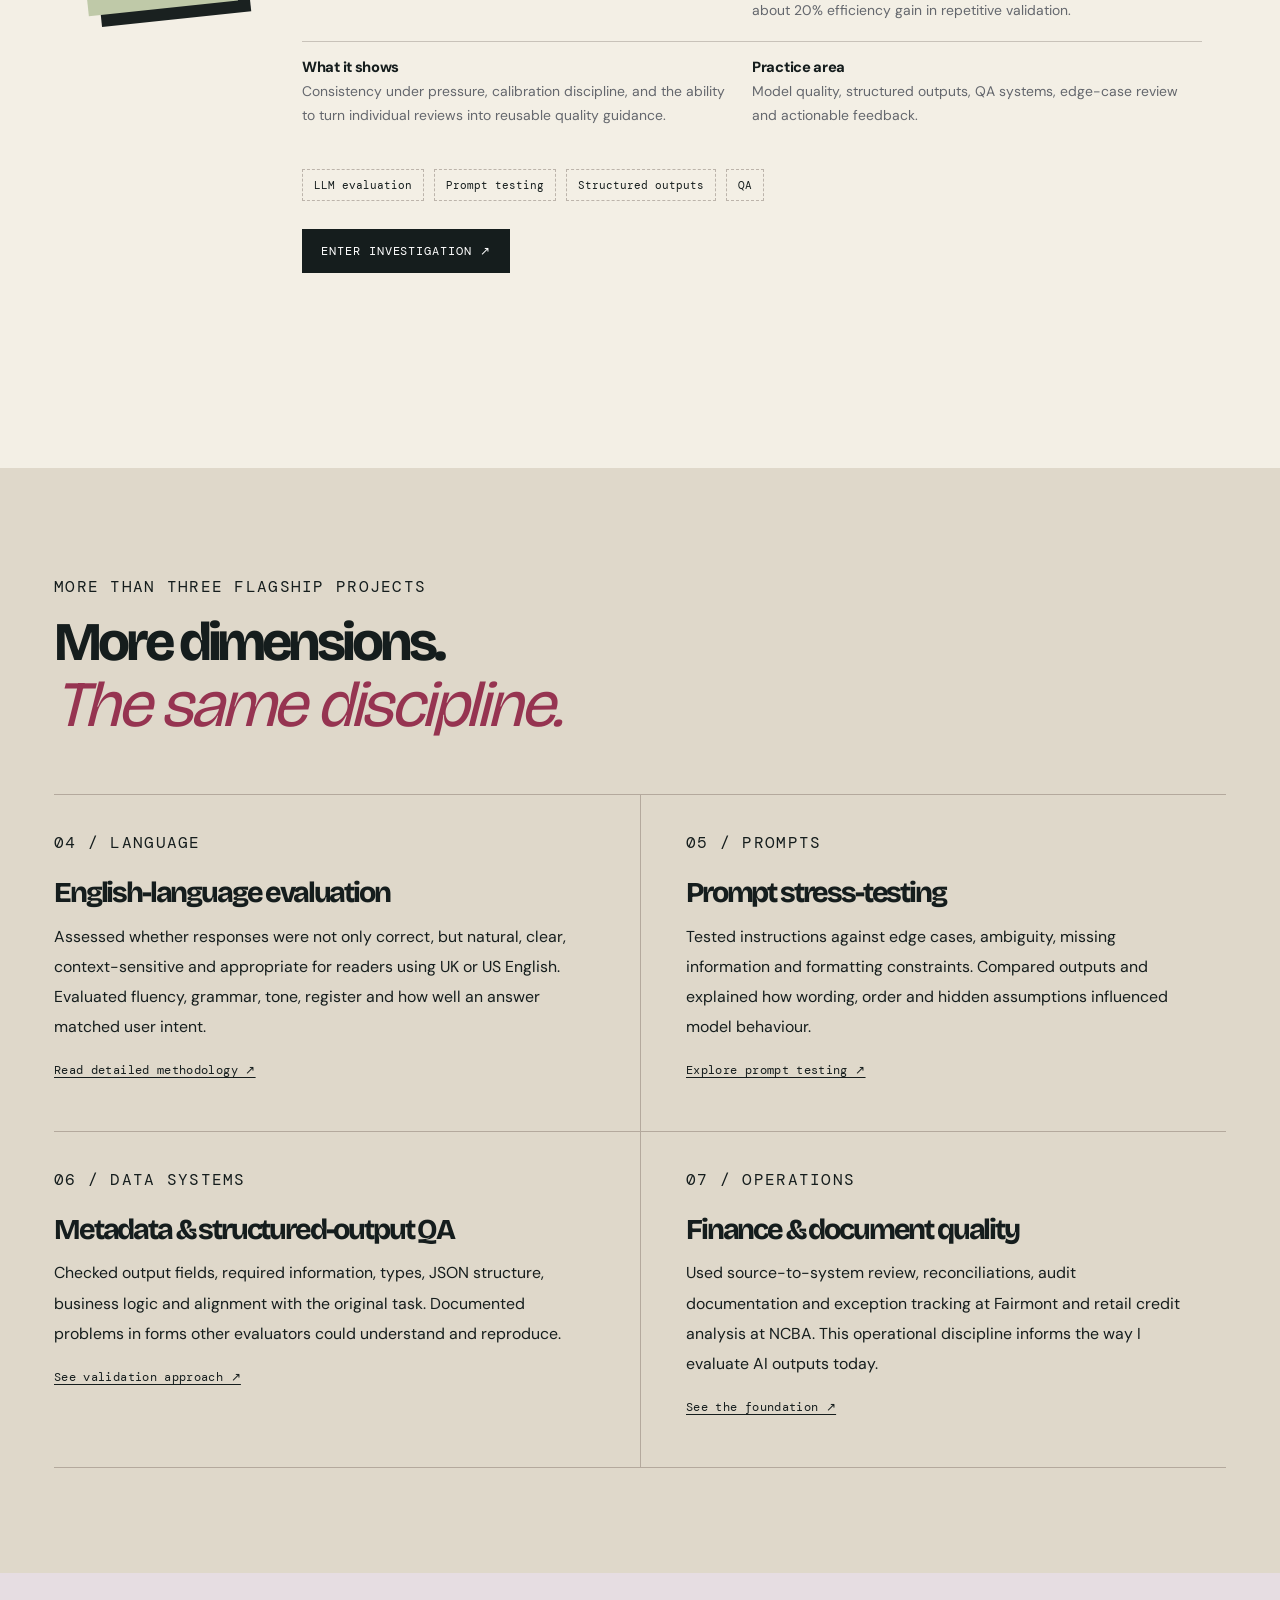
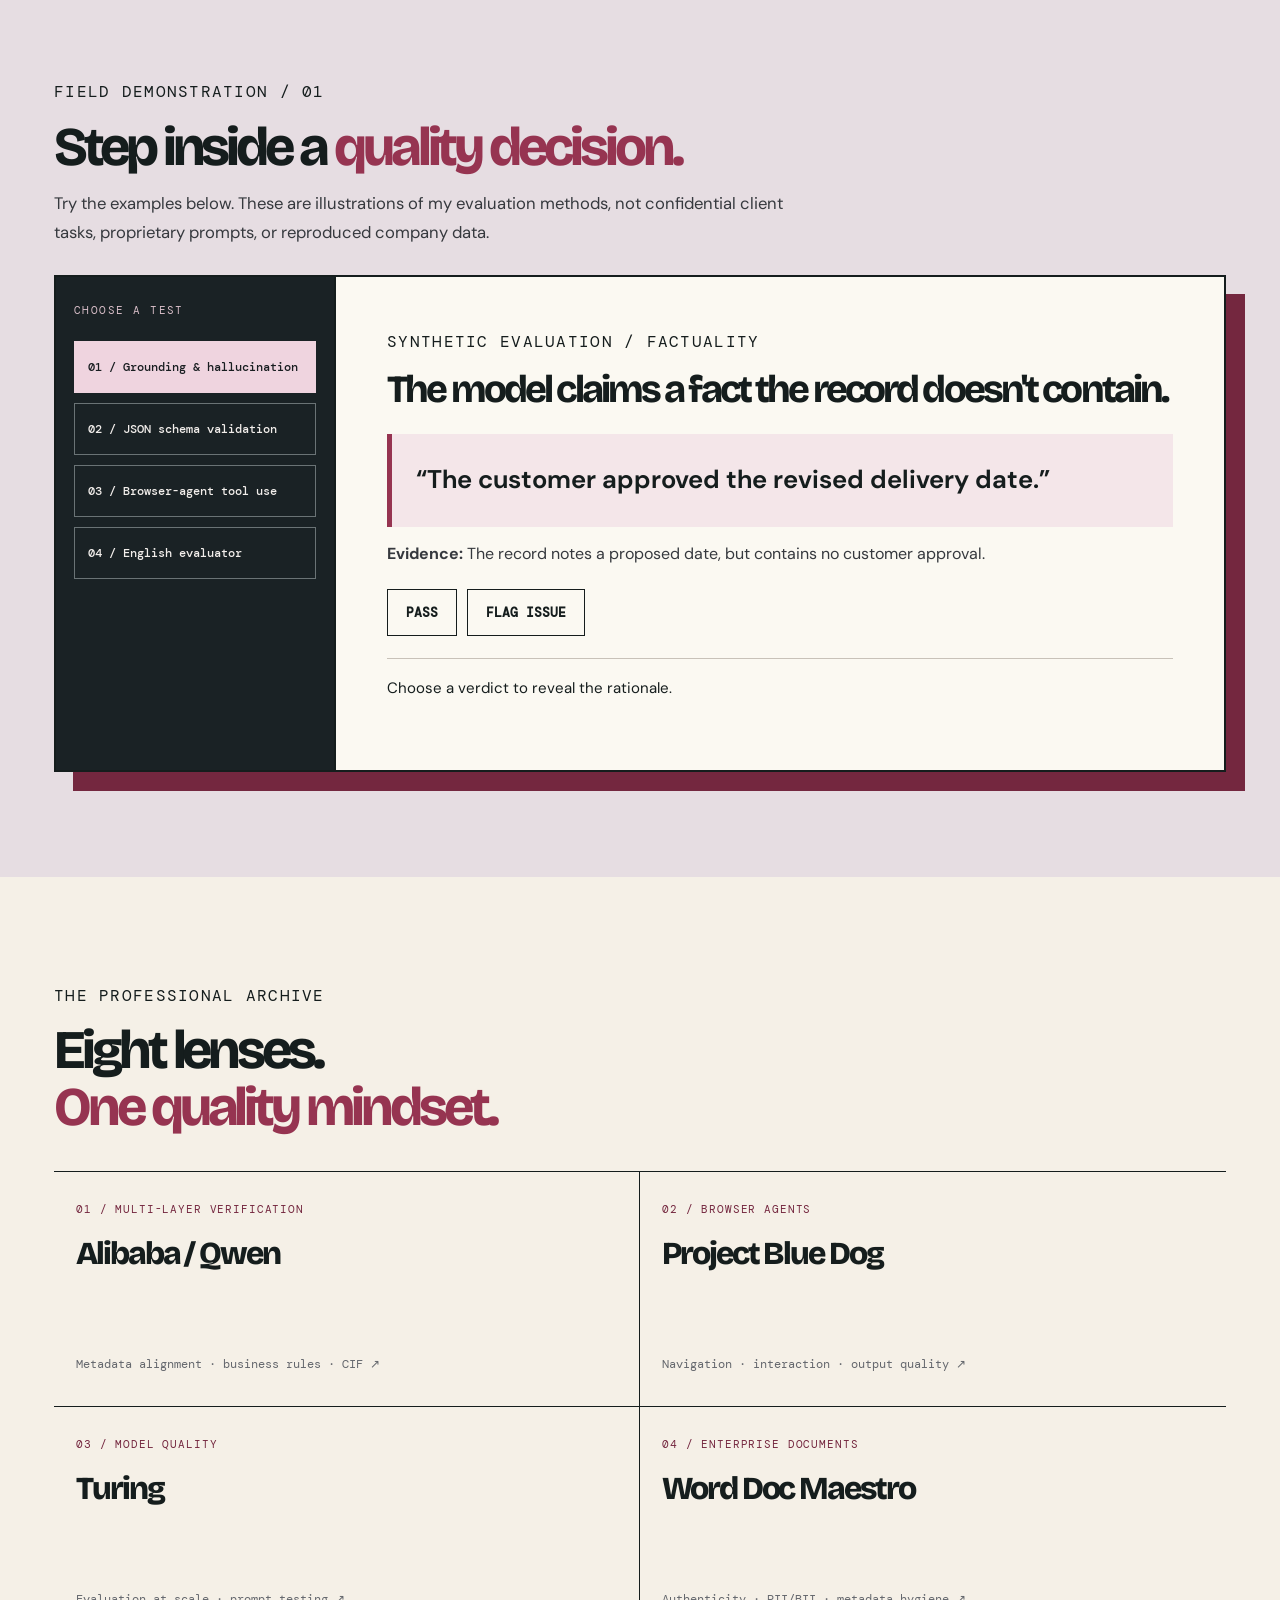
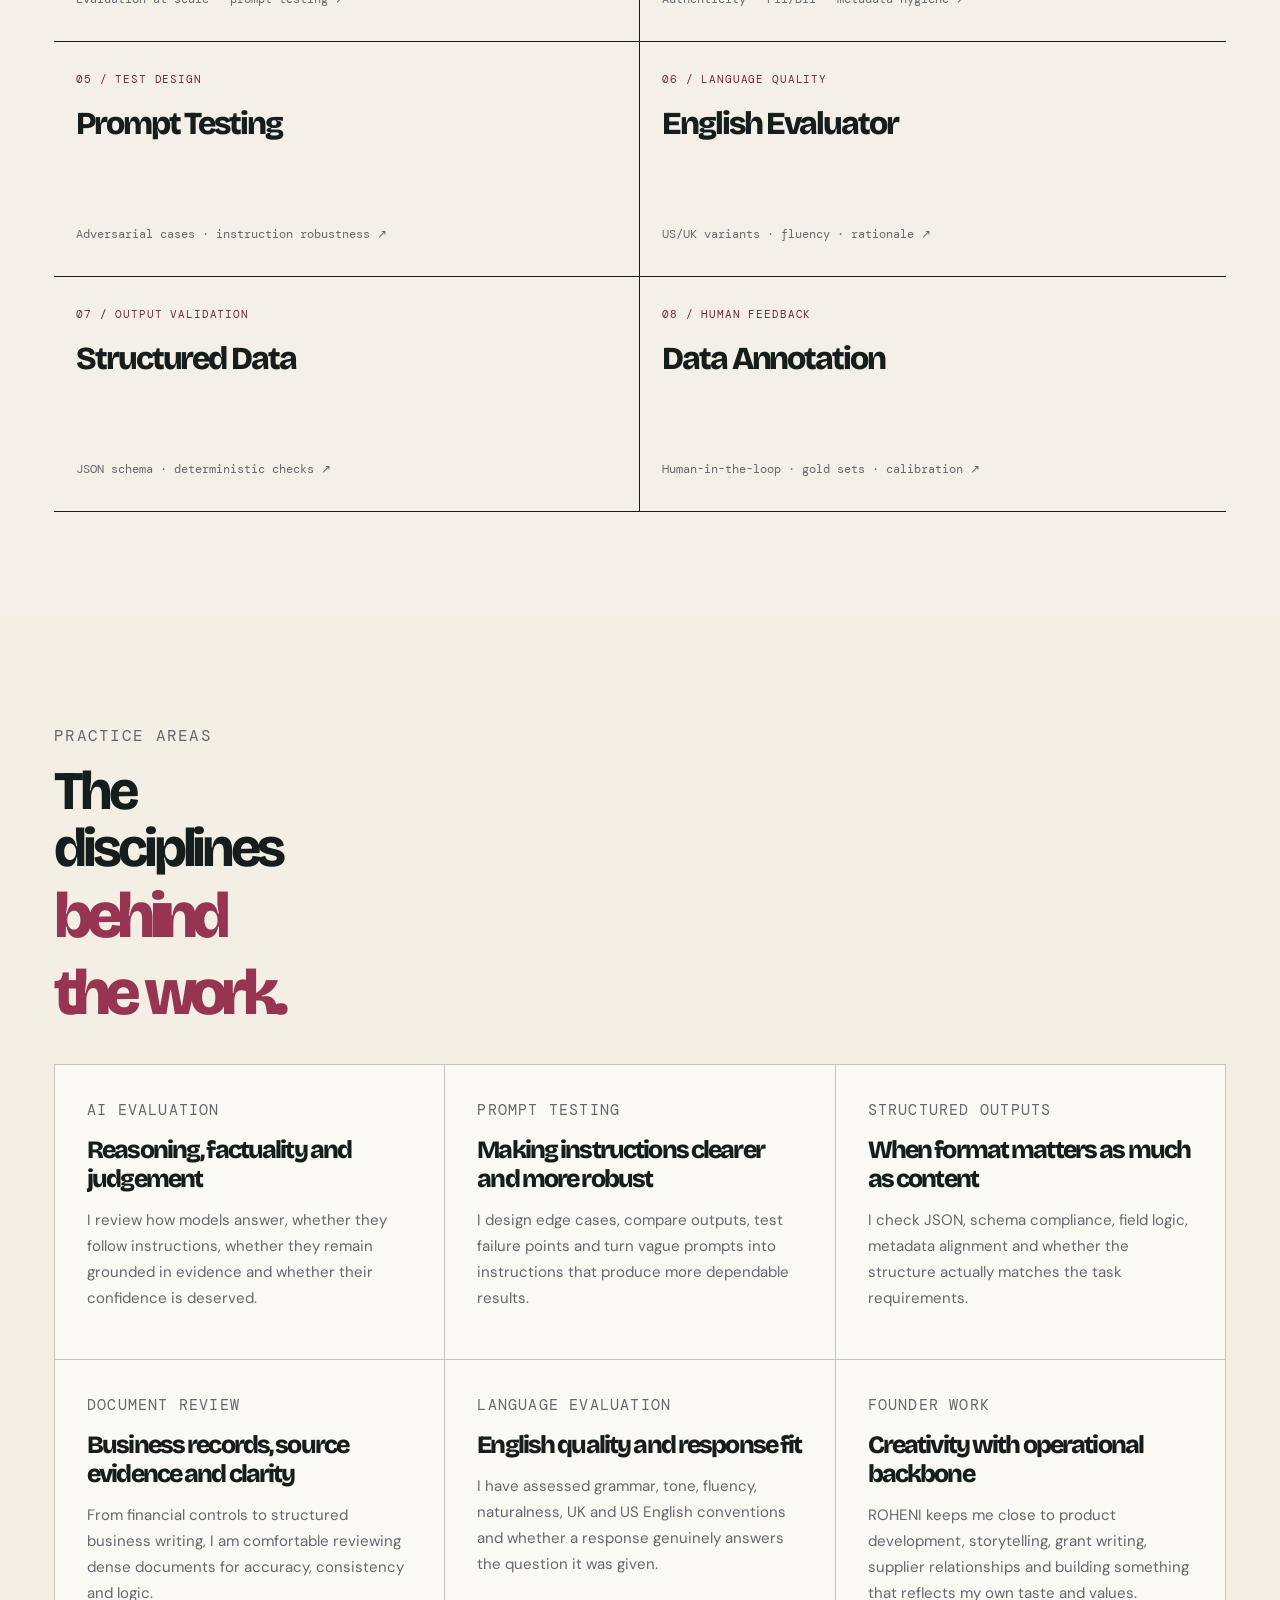
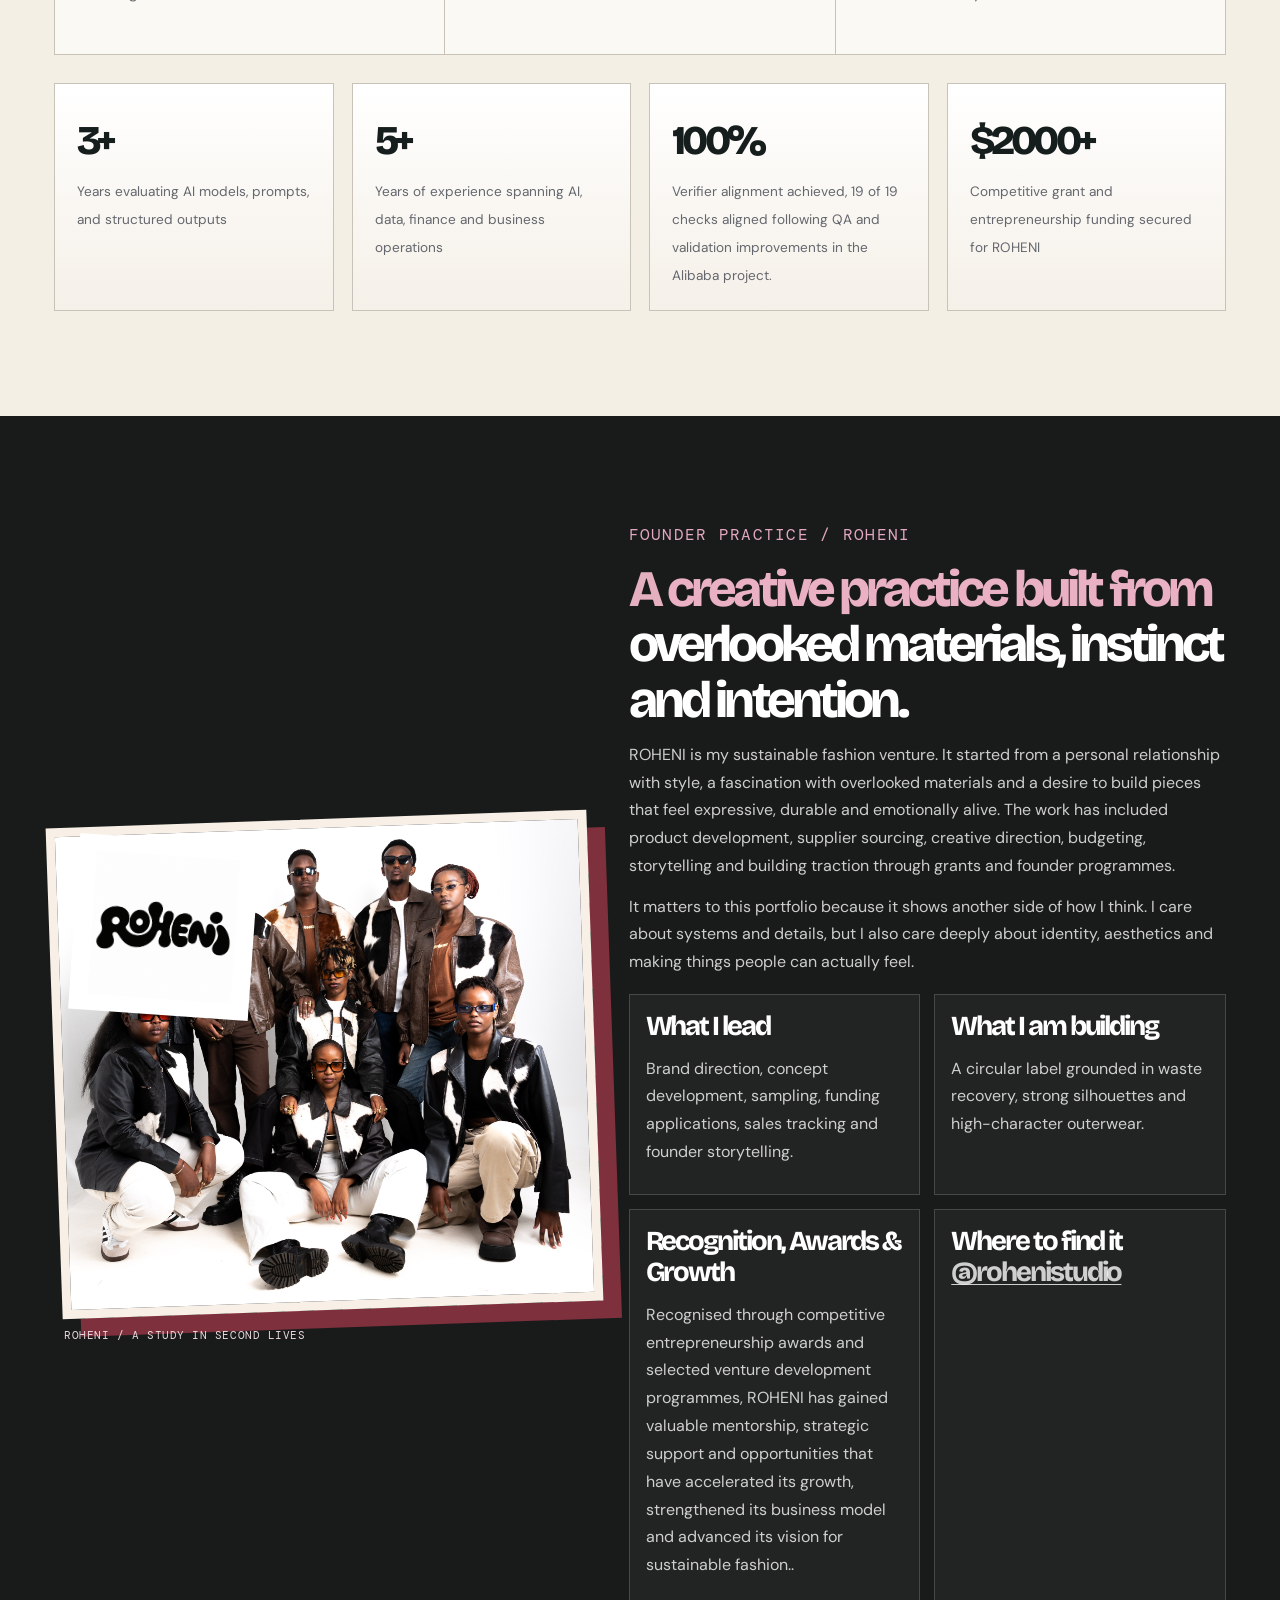
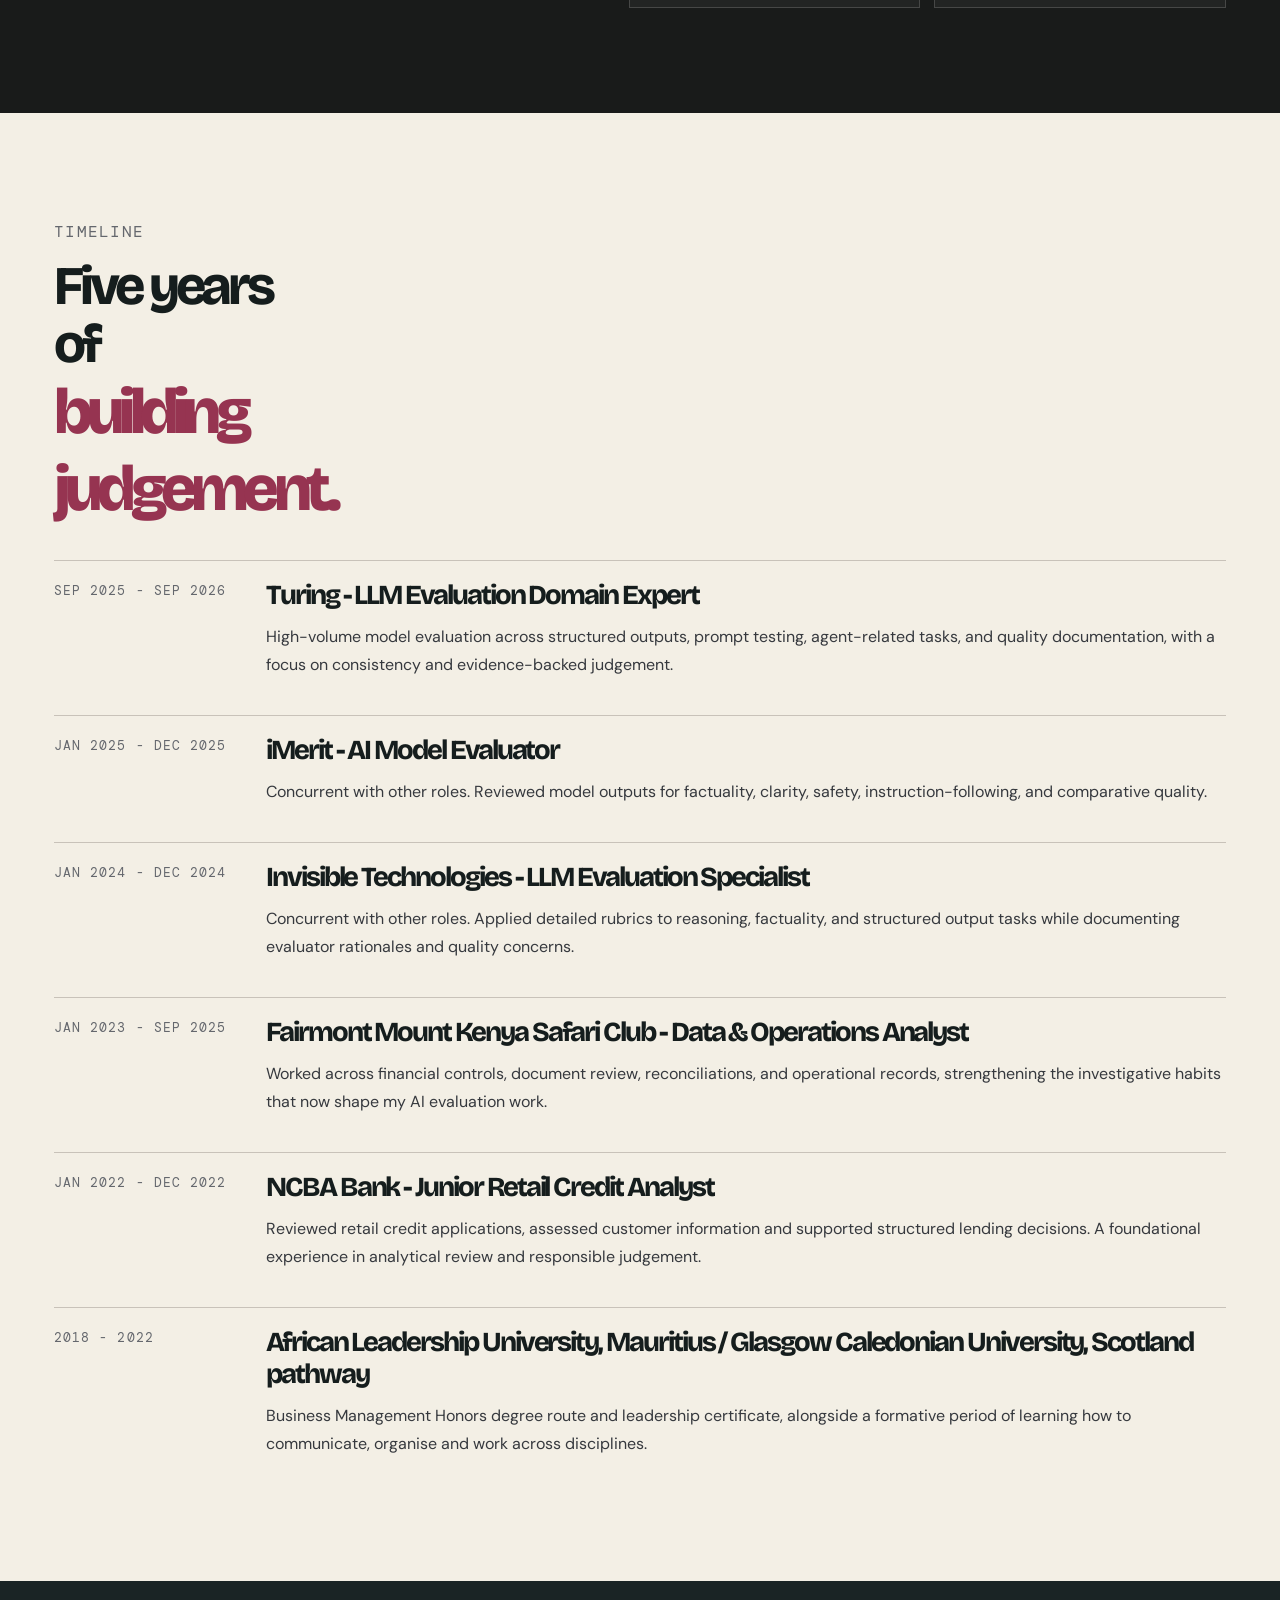
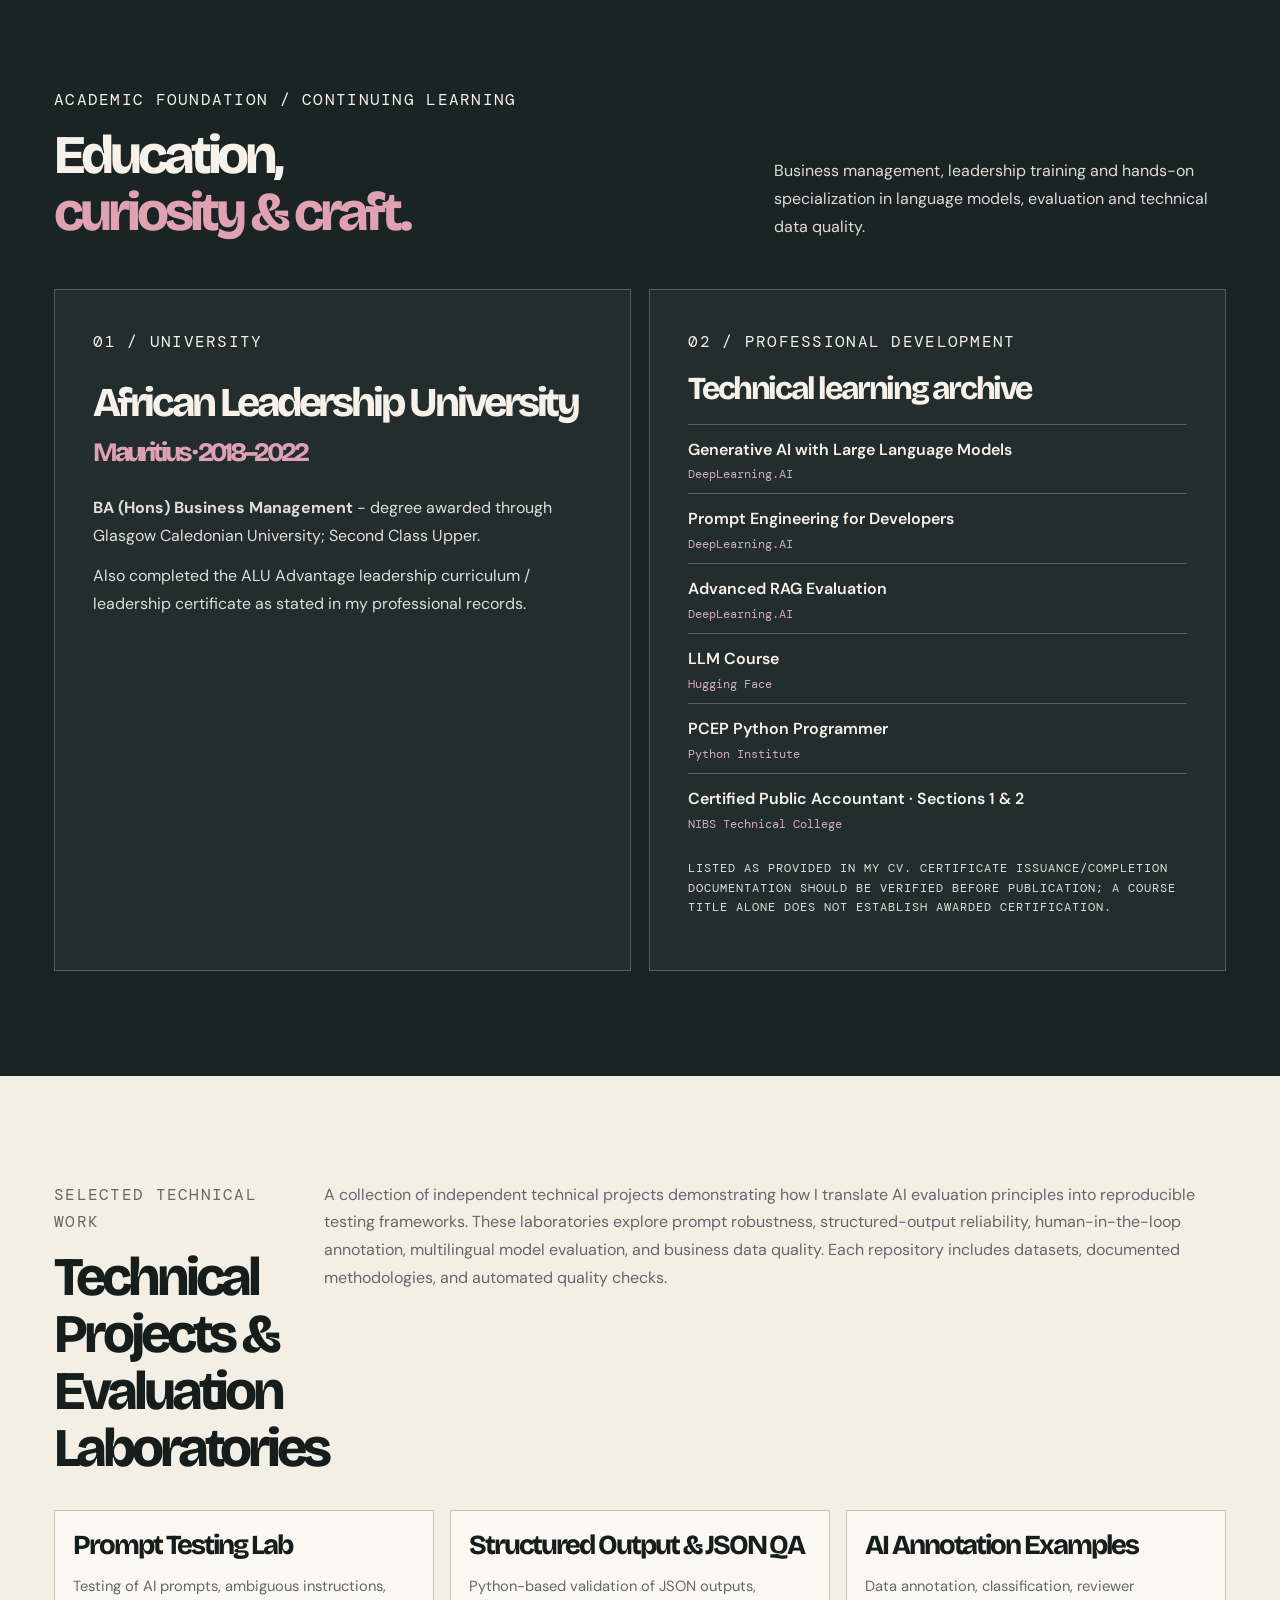
==== commit 628e7596: "another update" ====
--- a/index.html
+++ b/index.html
@@ -224,7 +224,7 @@
         <div class="metric-band reveal">
           <article class="metric"><strong>3+</strong><span>Years evaluating AI models, prompts, and structured outputs</span></article>
           <article class="metric"><strong>5+</strong><span>Years of experience spanning AI, data, finance and business operations</span></article>
-          <article class="metric"><strong>100% Verifier alignment  achieved</strong><span>19 of 19 checks aligned following QA and validation improvements in the Alibaba project.</span></article>
+          <article class="metric"><strong>100%</strong><span>Verifier alignment  achieved, 19 of 19 checks aligned following QA and validation improvements in the Alibaba project.</span></article>
           <article class="metric"><strong>$2000+</strong><span>Competitive grant and entrepreneurship funding secured for ROHENI</span></article>
         </div>
       </div>
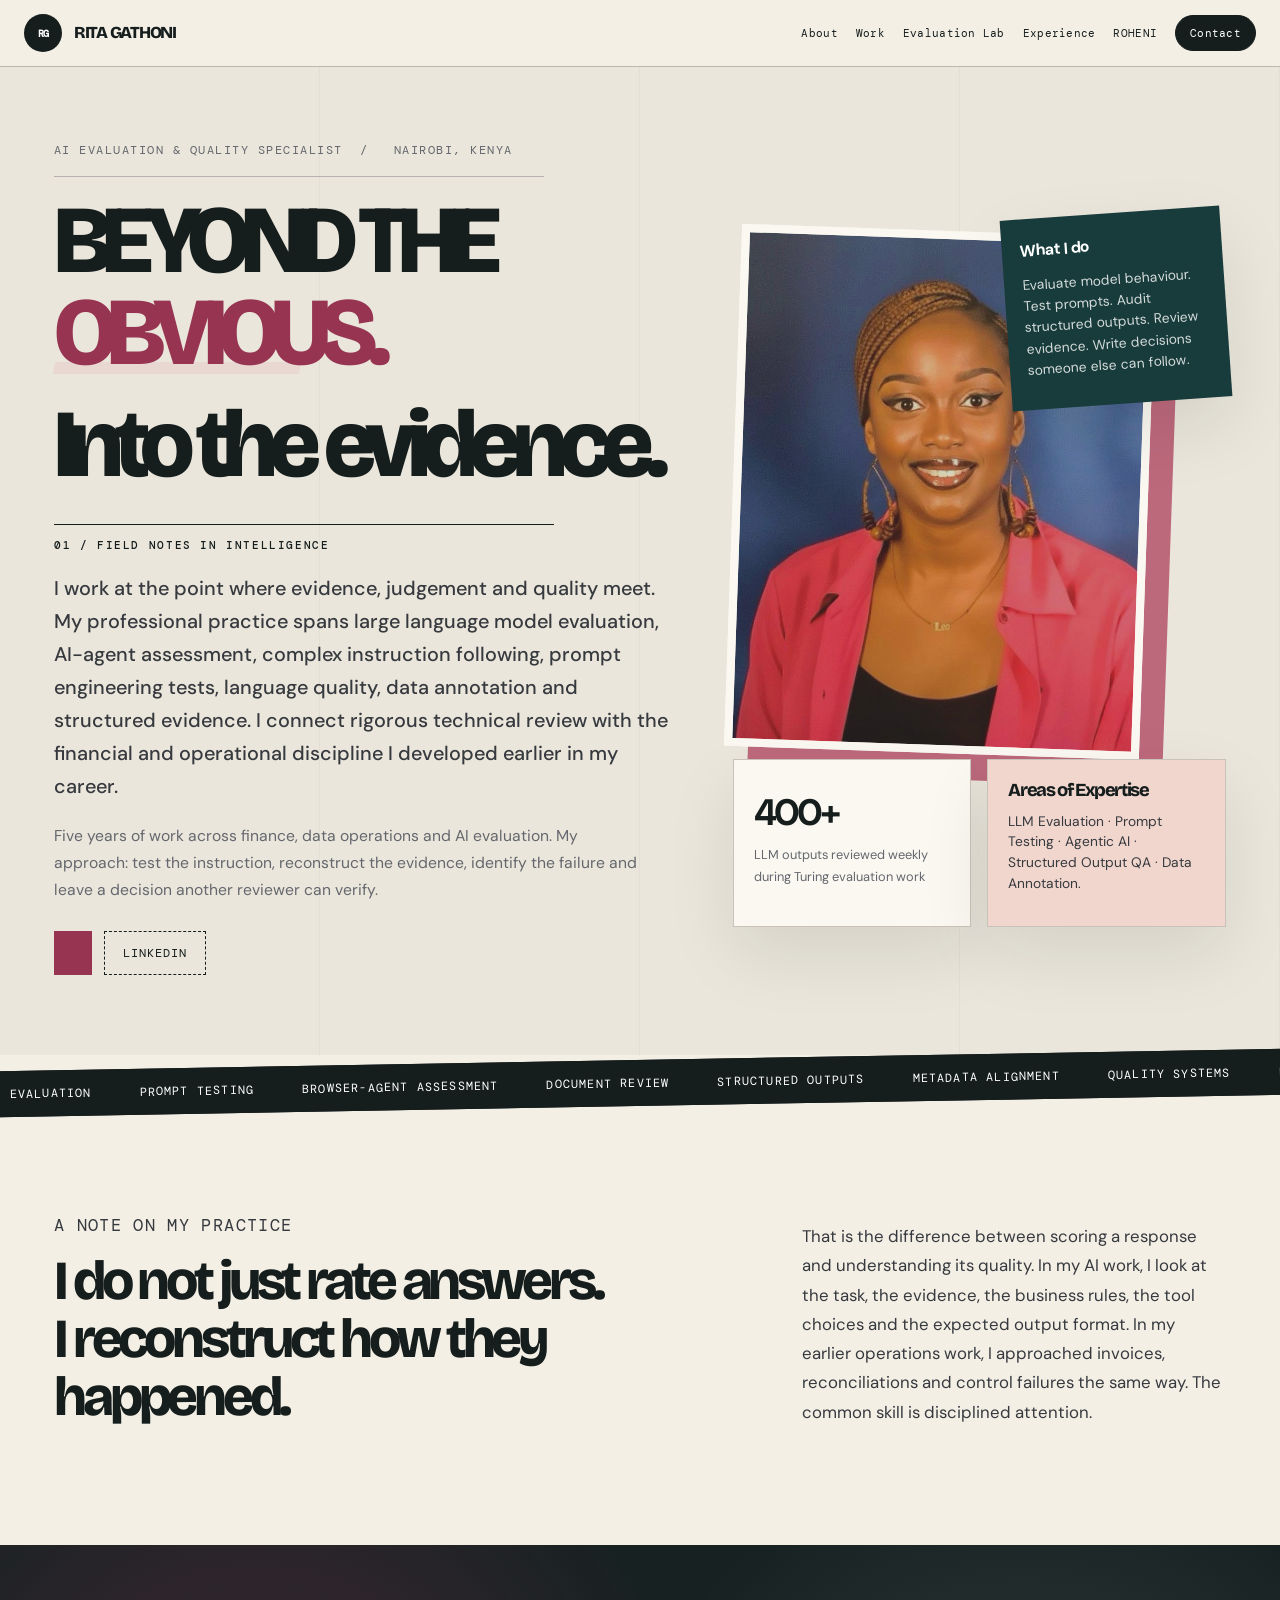
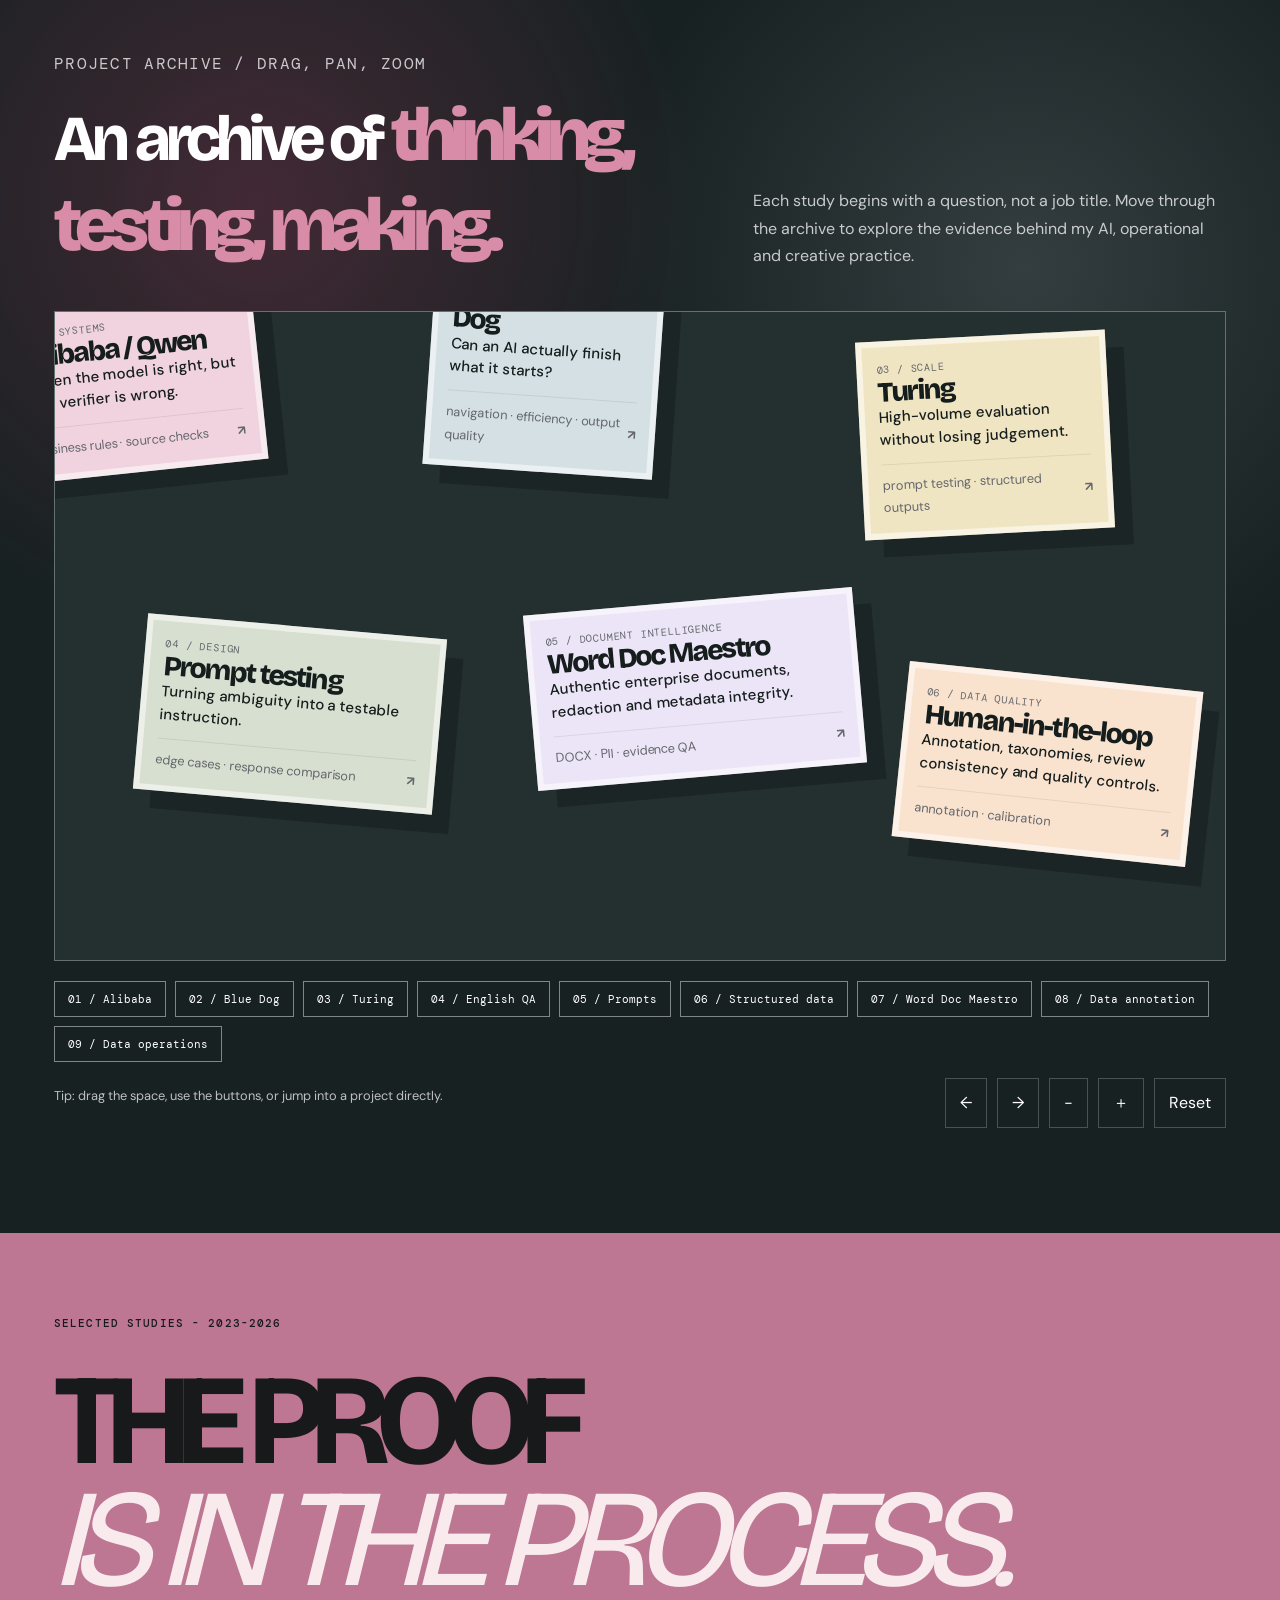
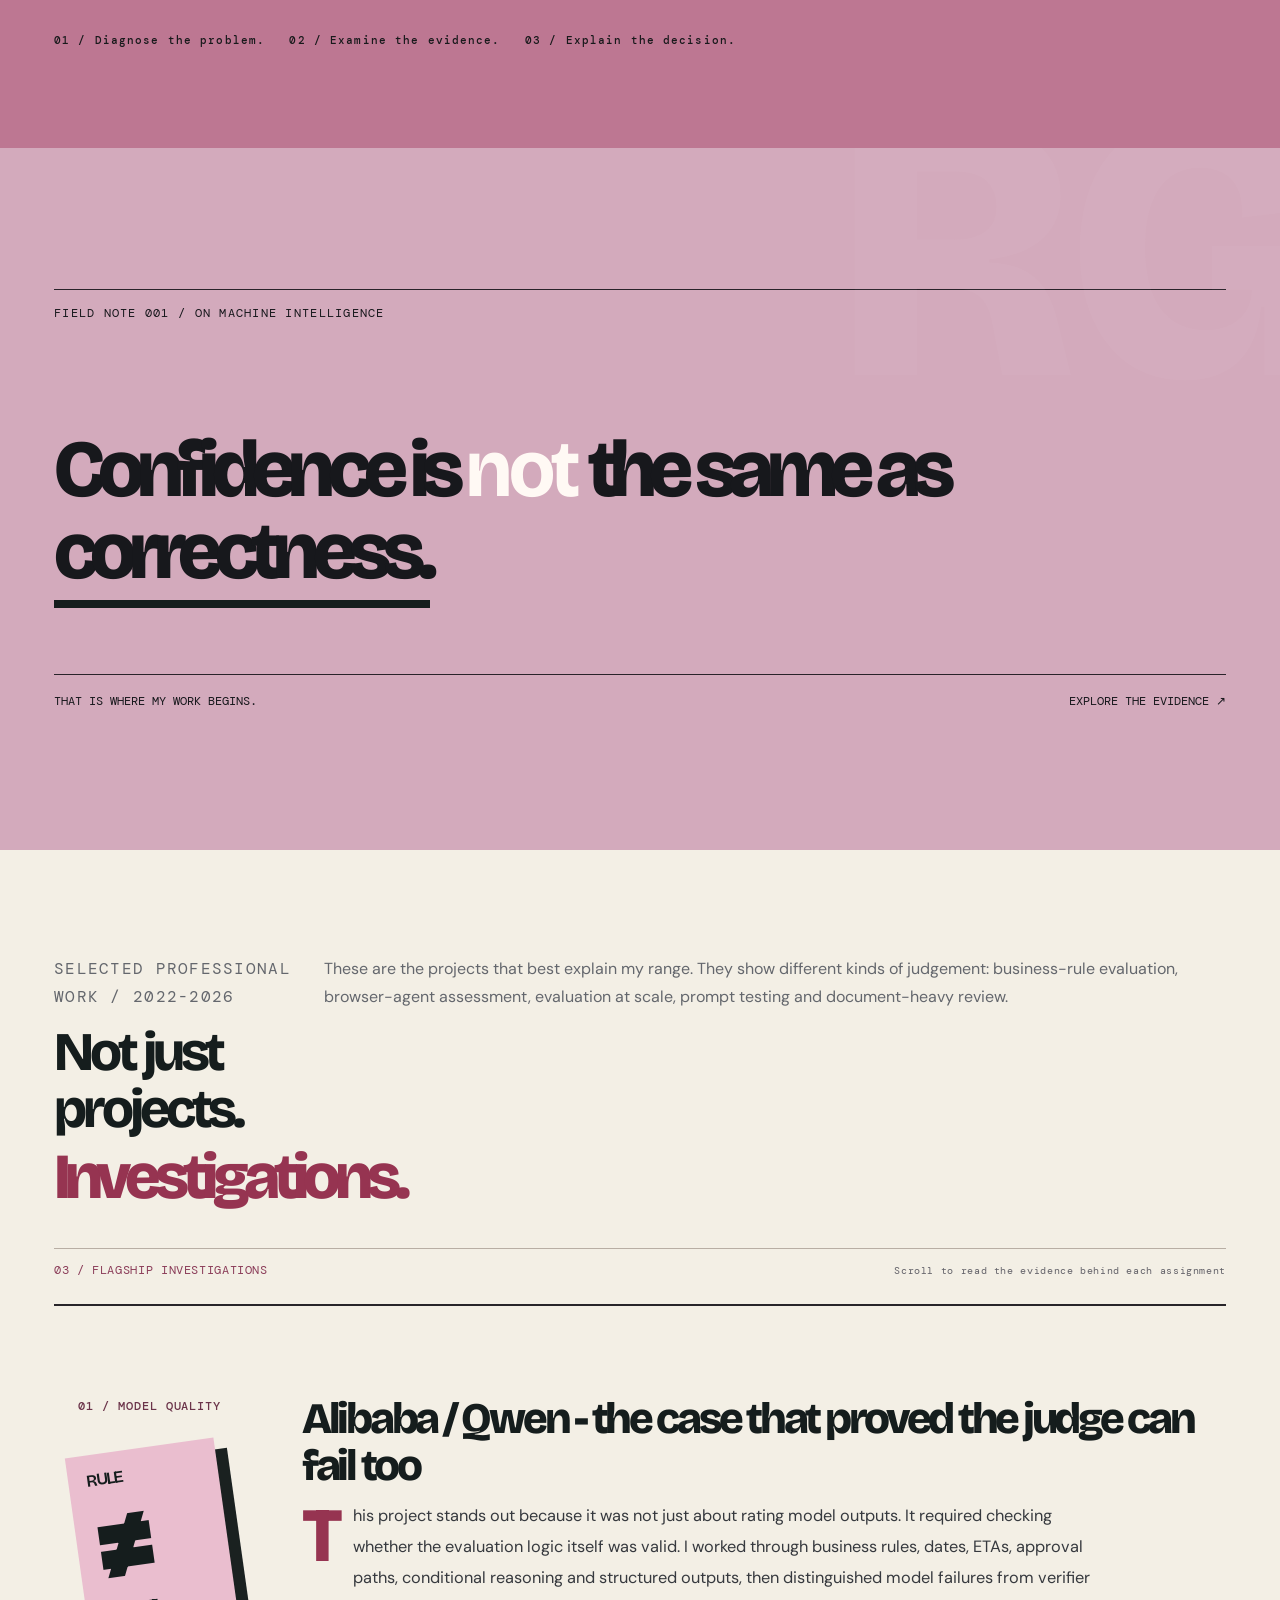
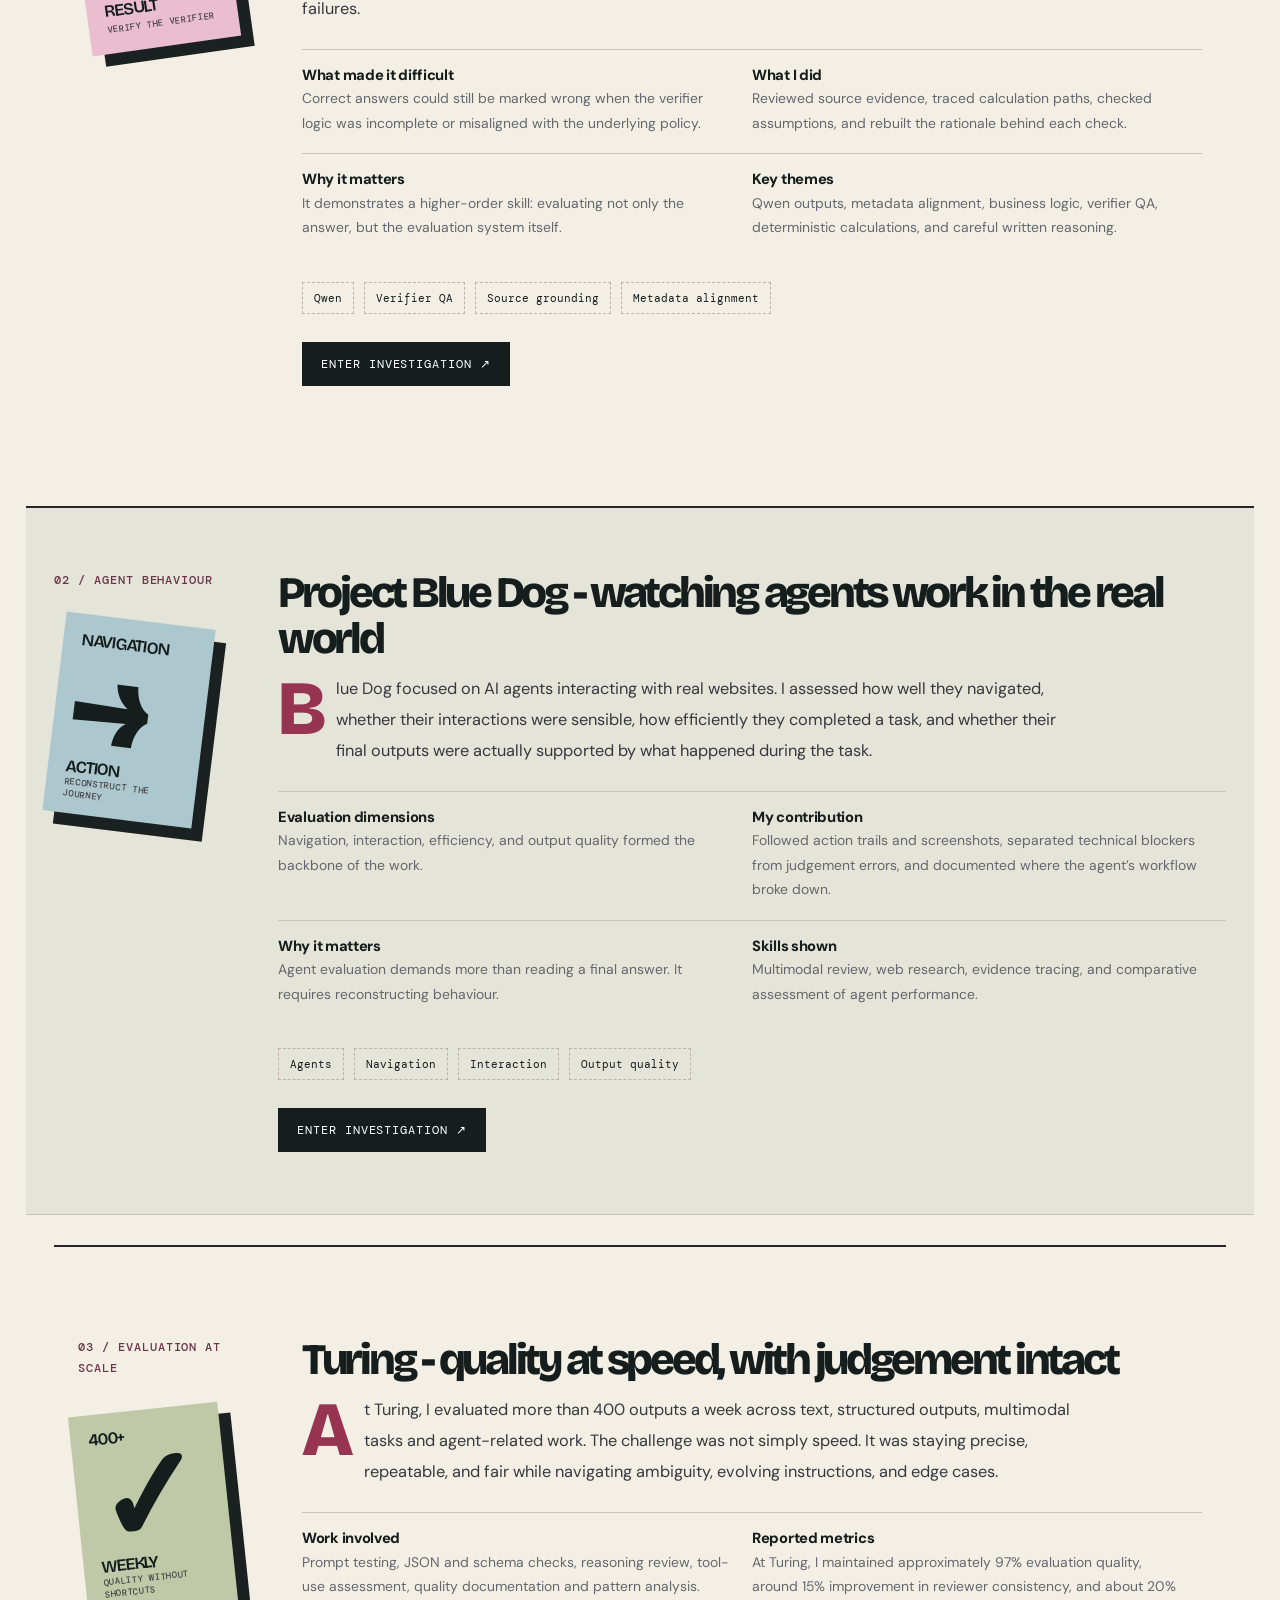
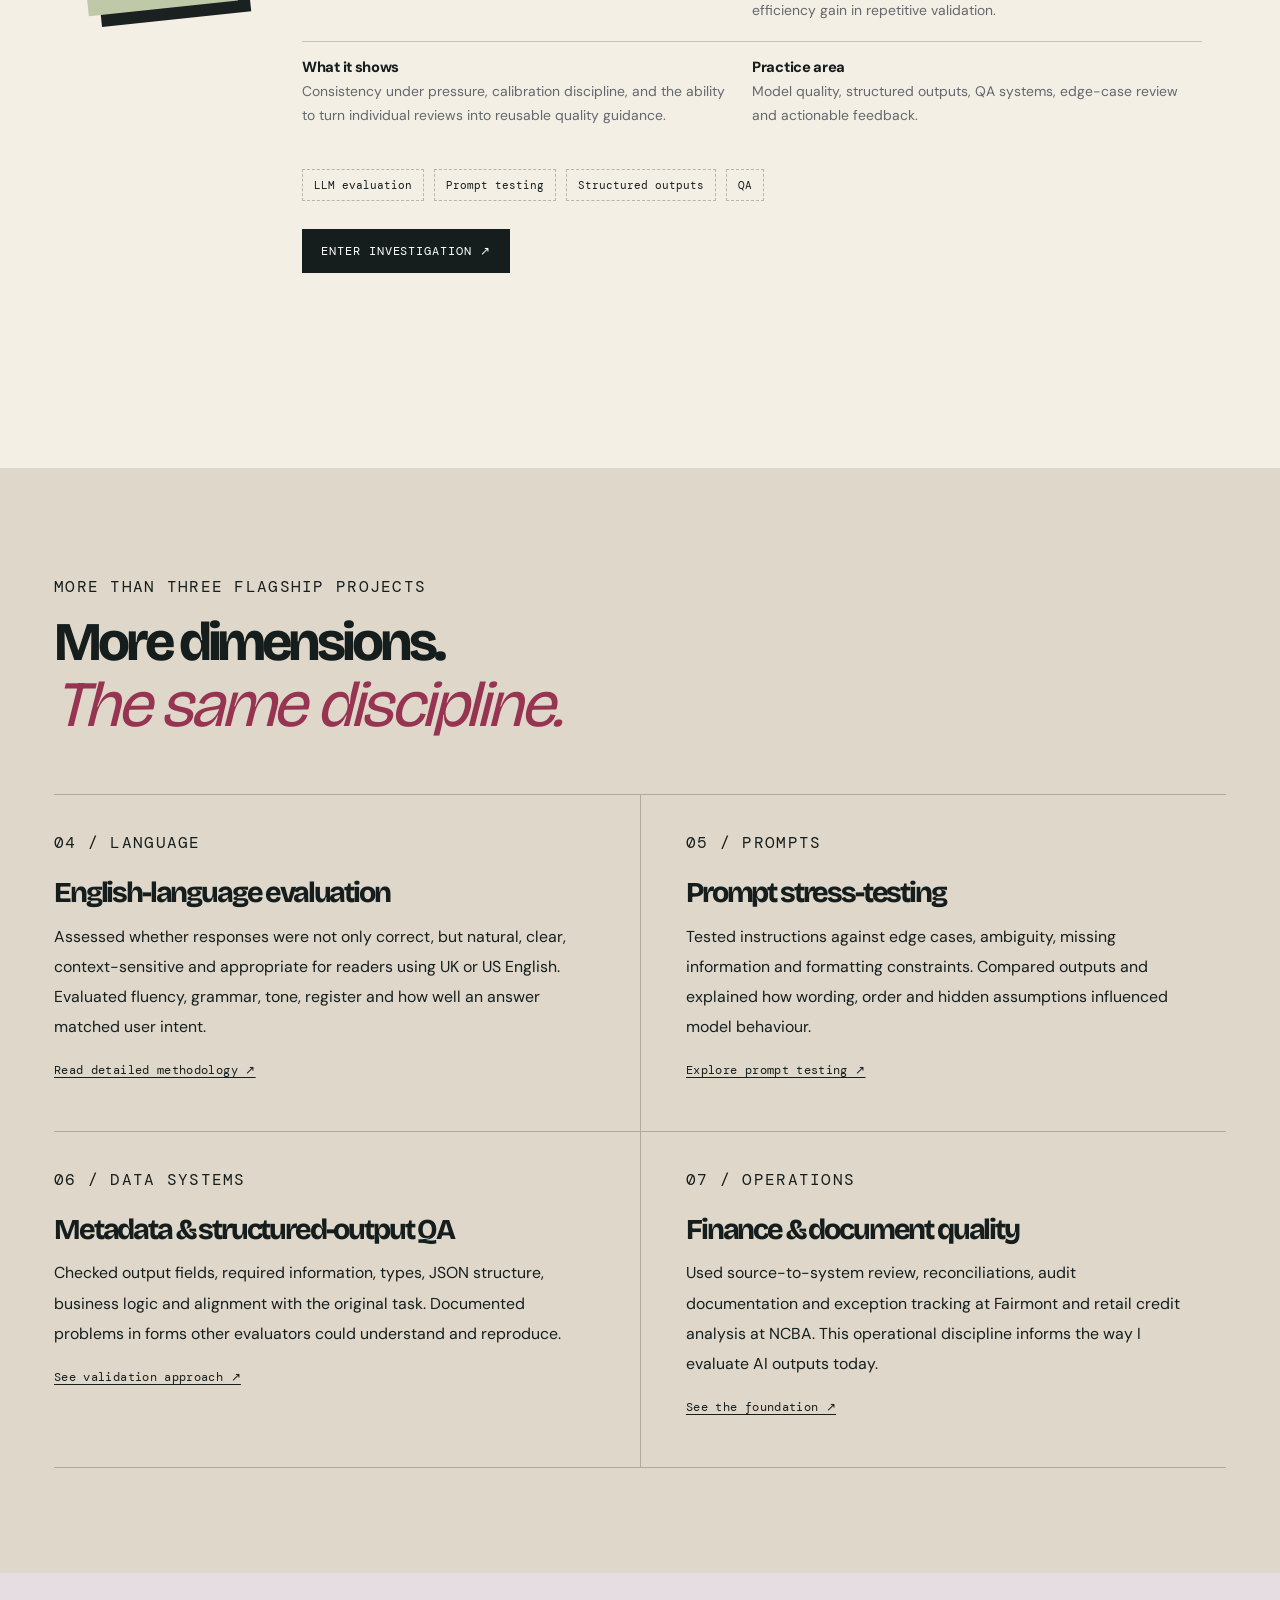
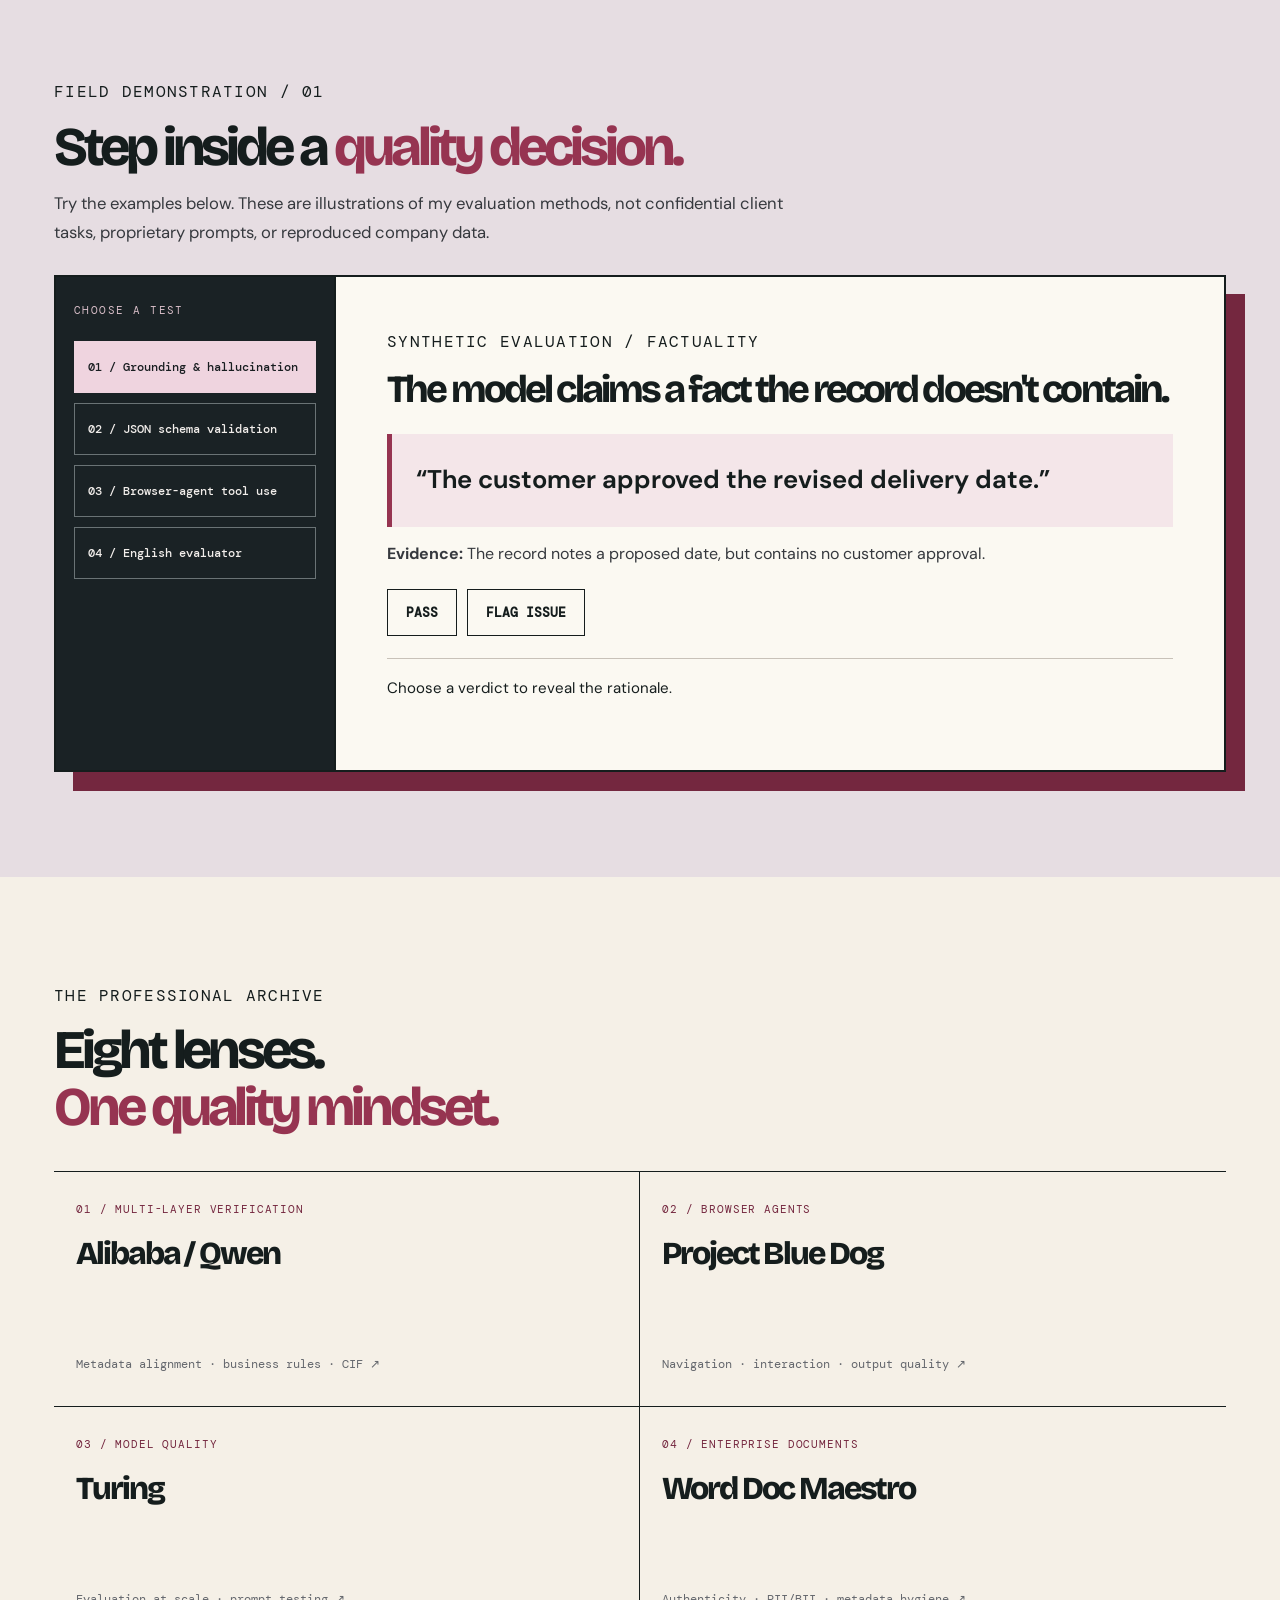
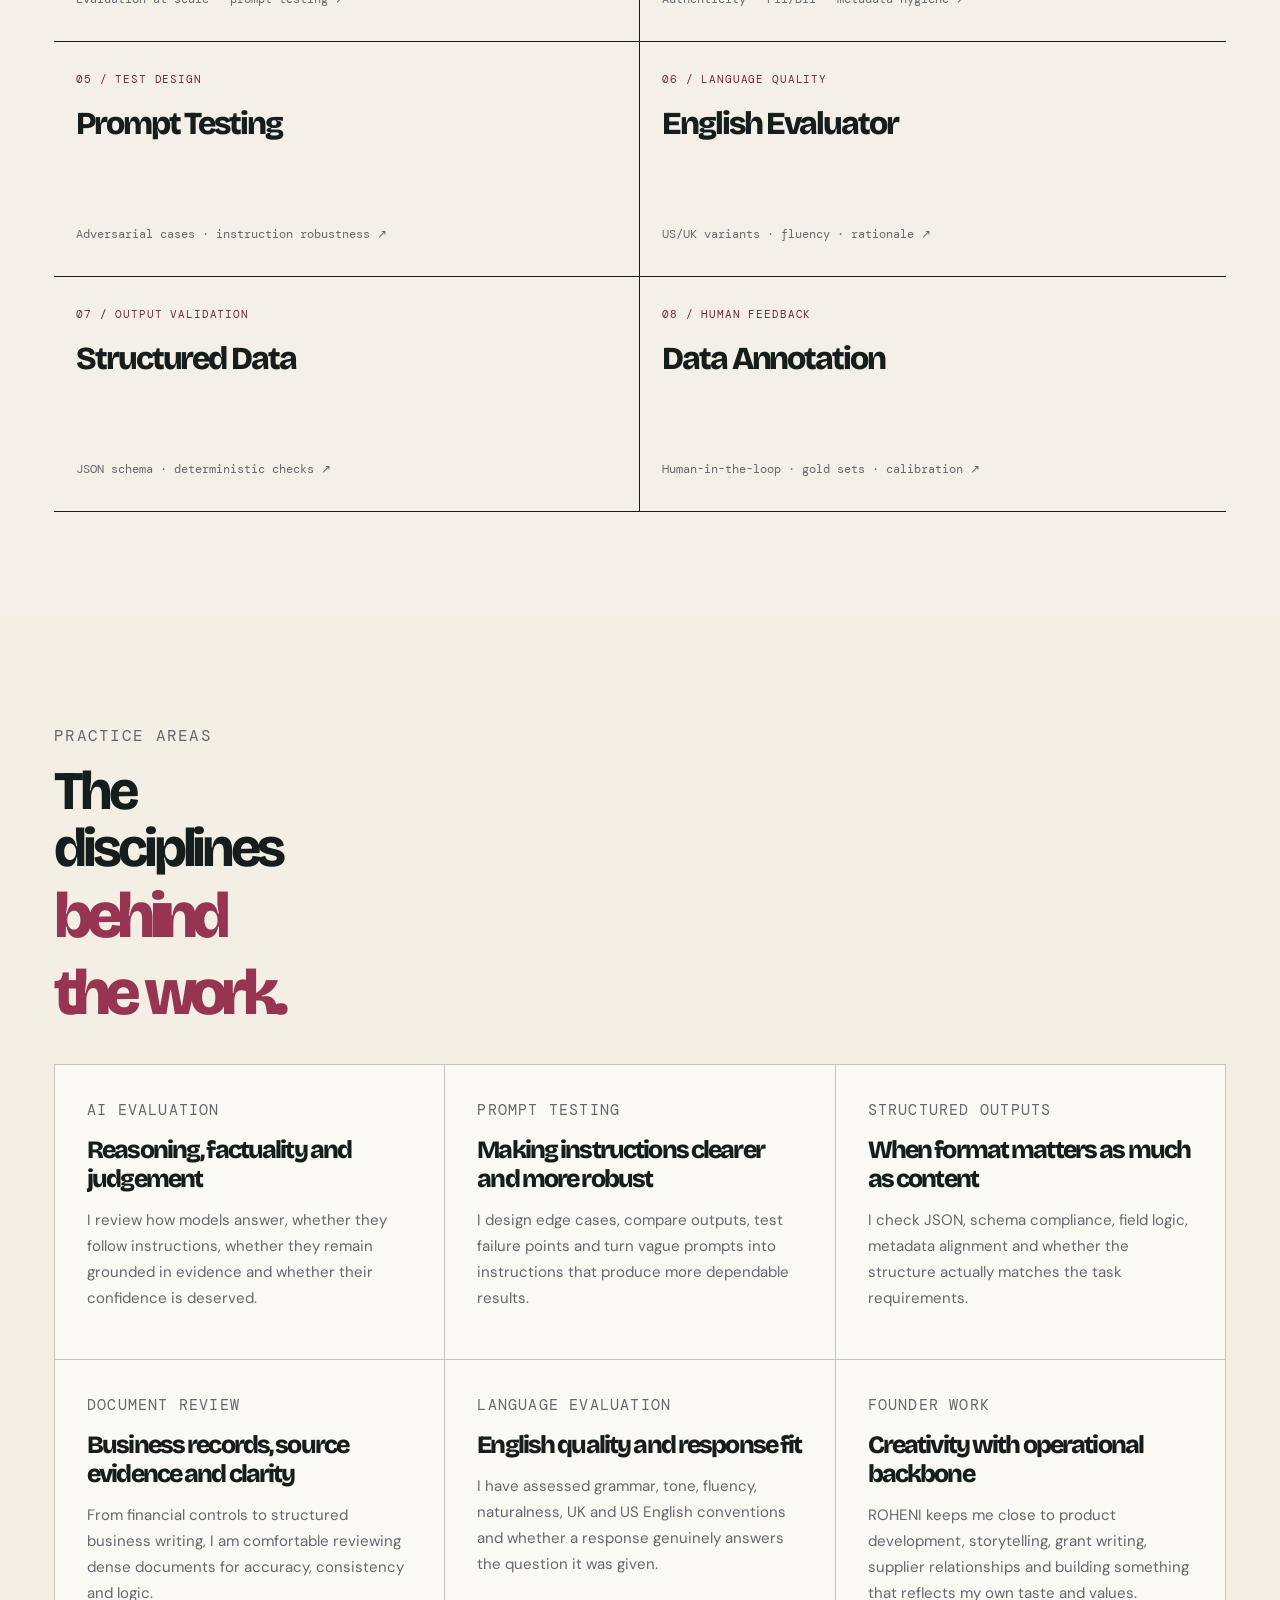
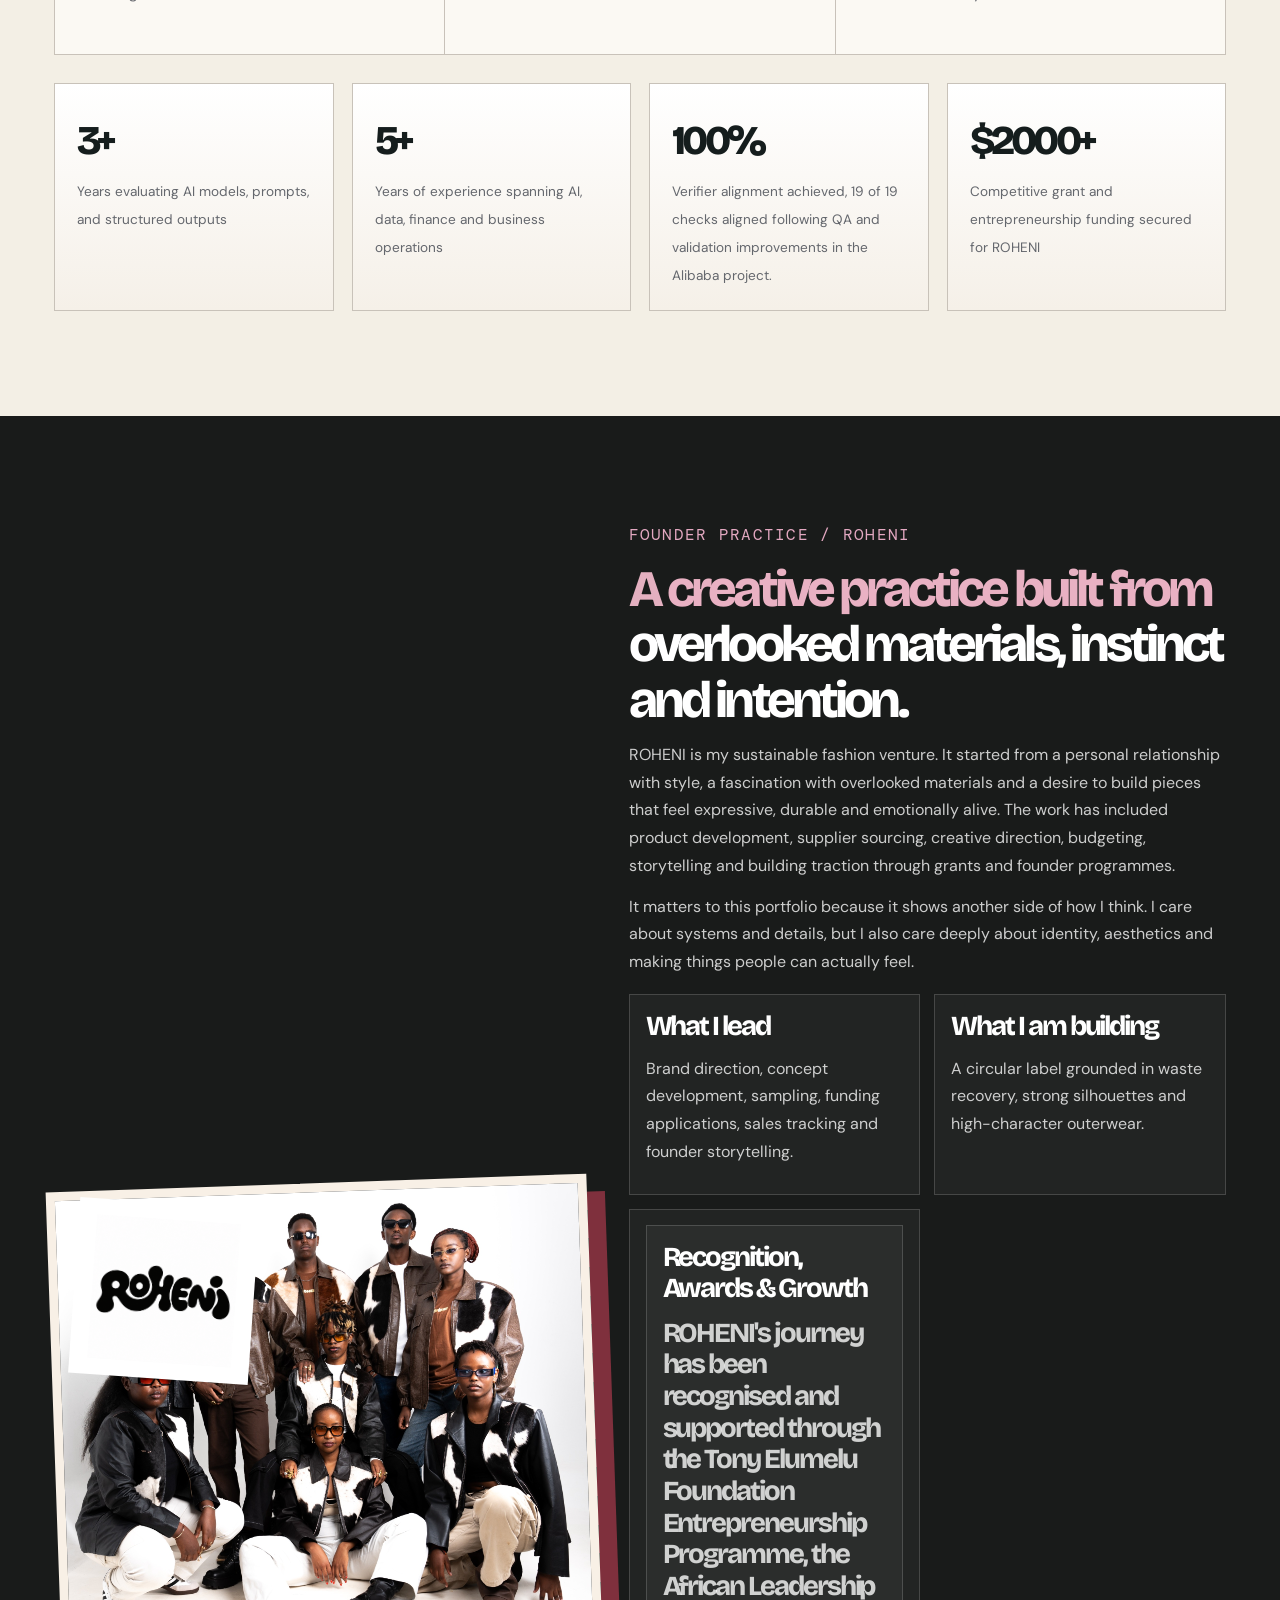
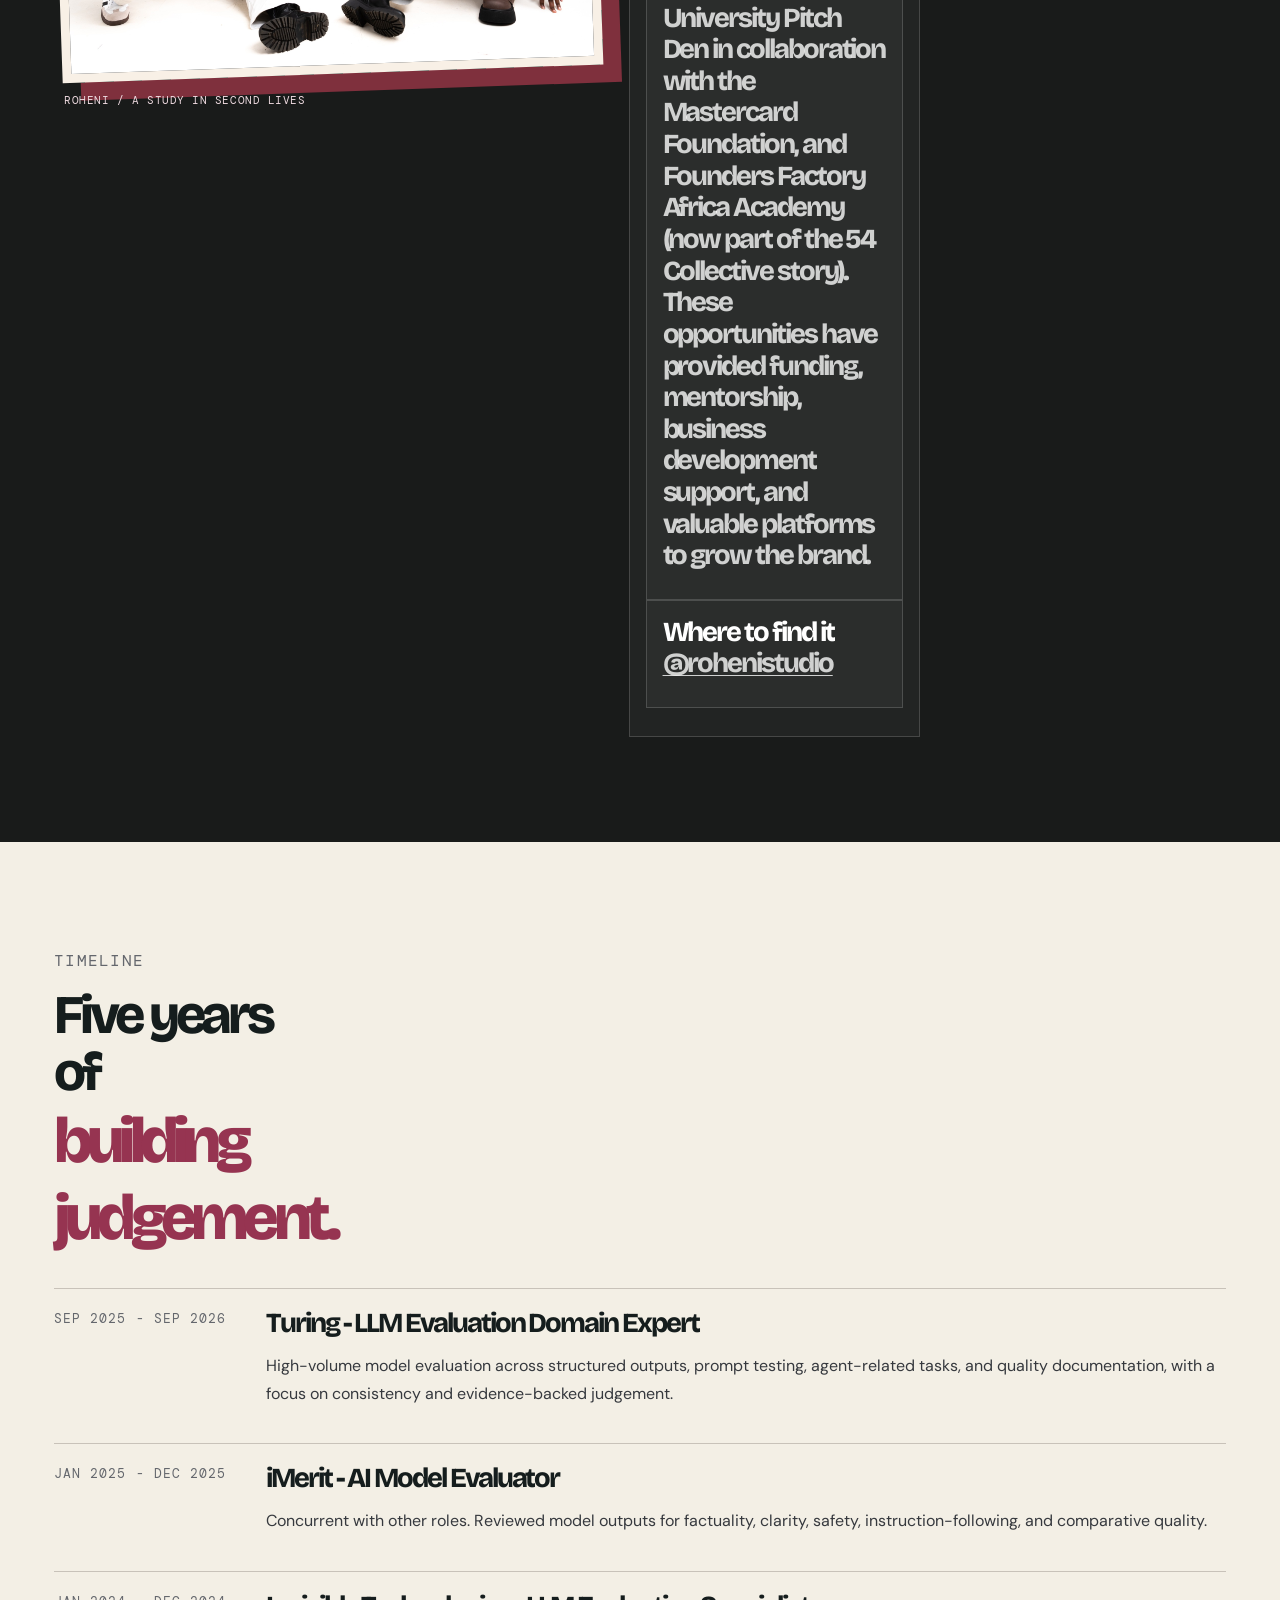
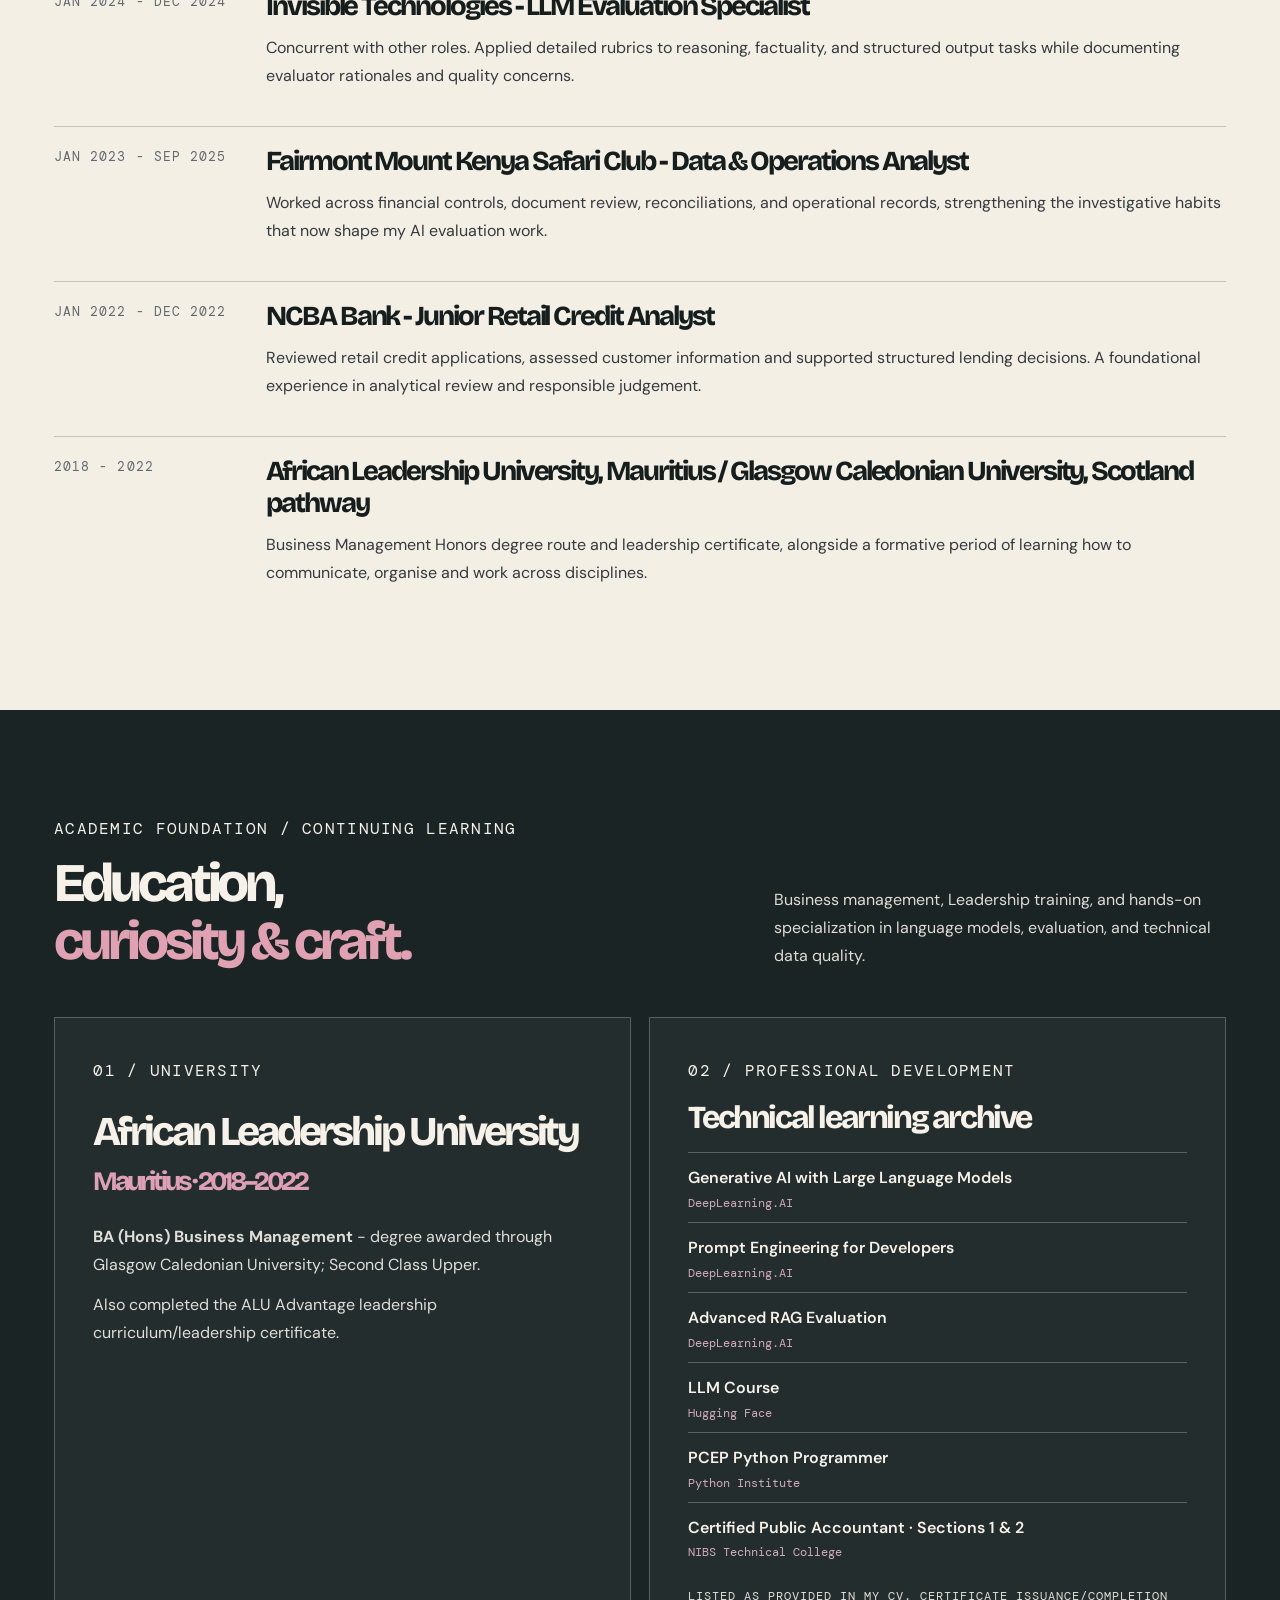
==== commit 4d421525: "alot of changes based on G's comments" ====
--- a/index.html
+++ b/index.html
@@ -21,13 +21,12 @@
       <a class="brand" href="#top"><span class="brand-bubble">RG</span> RITA GATHONI</a>
       <button class="nav-toggle" aria-expanded="false" aria-controls="site-nav">Menu</button>
       <nav class="site-nav" id="site-nav" aria-label="Primary navigation">
-        <a href="#about">About</a>
-        <a href="#archive">Archive</a>
-        <a href="#featured">Selected work</a>
-        <a href="#lab">Quality lab</a><a href="#practice">Expertise</a>
-        <a href="#career">Career</a><a href="#education">Education</a><a href="#founder">ROHENI</a>
-        <a href="#github">GitHub</a>
-        <a href="#contact" class="nav-cta">Contact</a>
+  <a href="#about">About</a>
+  <a href="#featured">Work</a>
+  <a href="#lab">Evaluation Lab</a>
+  <a href="#career">Experience</a>
+  <a href="#founder">ROHENI</a>
+  <a href="#contact" class="nav-cta">Contact</a>
       </nav>
     </div>
   </header>
@@ -41,7 +40,7 @@
           <p class="lede">I work at the point where evidence, judgement and quality meet. My professional practice spans large language model evaluation, AI-agent assessment, complex instruction following, prompt engineering tests, language quality, data annotation and structured evidence. I connect rigorous technical review with the financial and operational discipline I developed earlier in my career.</p>
           <p class="micro">Five years of work across finance, data operations and AI evaluation. My approach: test the instruction, reconstruct the evidence, identify the failure and leave a decision another reviewer can verify.</p>
           <div class="hero-actions">
-            <a class="btn primary" href="#archive">Enter the archive</a>
+            <a class="btn primary" href="#archive"><Explore my work</a>
             <a class="btn ghost" href="https://www.linkedin.com/in/tracy-gathoni-39224a385?utm_source=share_via&utm_content=profile&utm_medium=member_ios" target="_blank" rel="noopener">LinkedIn</a>
           </div>
         </div>
@@ -144,9 +143,9 @@
             <div class="section-no">02 / AGENT BEHAVIOUR<div class="case-figure figure-b"><span>NAVIGATION</span><b>→</b><span>ACTION</span><small>Reconstruct the journey</small></div></div>
             <div class="content">
               <h3>Project Blue Dog - watching agents work in the real world</h3>
-              <p class="summary">Blue Dog focused on AI agents interacting with real websites. I assessed how well they navigated, whether their interactions were sensible, how efficiently they completed a task and whether their final outputs were actually supported by what happened during the task.</p>
+              <p class="summary">Blue Dog focused on AI agents interacting with real websites. I assessed how well they navigated, whether their interactions were sensible, how efficiently they completed a task, and whether their final outputs were actually supported by what happened during the task.</p>
               <div class="feature-points">
-                <div class="point"><h4>Evaluation dimensions</h4><p>Navigation, interaction, efficiency and output quality formed the backbone of the work.</p></div>
+                <div class="point"><h4>Evaluation dimensions</h4><p>Navigation, interaction, efficiency, and output quality formed the backbone of the work.</p></div>
                 <div class="point"><h4>My contribution</h4><p>Followed action trails and screenshots, separated technical blockers from judgement errors, and documented where the agent’s workflow broke down.</p></div>
                 <div class="point"><h4>Why it matters</h4><p>Agent evaluation demands more than reading a final answer. It requires reconstructing behaviour.</p></div>
                 <div class="point"><h4>Skills shown</h4><p>Multimodal review, web research, evidence tracing, and comparative assessment of agent performance.</p></div>
@@ -160,10 +159,10 @@
             <div class="section-no">03 / EVALUATION AT SCALE<div class="case-figure figure-c"><span>400+</span><b>✓</b><span>WEEKLY</span><small>Quality without shortcuts</small></div></div>
             <div class="content">
               <h3>Turing - quality at speed, with judgement intact</h3>
-              <p class="summary">At Turing, I evaluated more than 400 outputs a week across text, structured outputs, multimodal tasks and agent-related work. The challenge was not simply speed. It was staying precise, repeatable and fair while navigating ambiguity, evolving instructions and edge cases.</p>
+              <p class="summary">At Turing, I evaluated more than 400 outputs a week across text, structured outputs, multimodal tasks and agent-related work. The challenge was not simply speed. It was staying precise, repeatable, and fair while navigating ambiguity, evolving instructions, and edge cases.</p>
               <div class="feature-points">
                 <div class="point"><h4>Work involved</h4><p>Prompt testing, JSON and schema checks, reasoning review, tool-use assessment, quality documentation and pattern analysis.</p></div>
-                <div class="point"><h4>Reported metrics</h4><p>The supplied career materials cite approximately 97% evaluation quality, around 15% improvement in reviewer consistency, and about 20% efficiency gain in repetitive validation.</p></div>
+                <div class="point"><h4>Reported metrics</h4><p>At Turing, I maintained approximately 97% evaluation quality, around 15% improvement in reviewer consistency, and about 20% efficiency gain in repetitive validation.</p></div>
                 <div class="point"><h4>What it shows</h4><p>Consistency under pressure, calibration discipline, and the ability to turn individual reviews into reusable quality guidance.</p></div>
                 <div class="point"><h4>Practice area</h4><p>Model quality, structured outputs, QA systems, edge-case review and actionable feedback.</p></div>
               </div>
@@ -244,7 +243,10 @@
           <div class="founder-highlights">
             <article><h3>What I lead</h3><p>Brand direction, concept development, sampling, funding applications, sales tracking and founder storytelling.</p></article>
             <article><h3>What I am building</h3><p>A circular label grounded in waste recovery, strong silhouettes and high-character outerwear.</p></article>
-            <article><h3>Recognition, Awards & Growth</h3><p>Recognised through competitive entrepreneurship awards and selected venture development programmes, ROHENI has gained valuable mentorship, strategic support and opportunities that have accelerated its growth, strengthened its business model and advanced its vision for sustainable fashion..</p></article>
+            <article><h3><article>
+  <h3>Recognition, Awards & Growth</h3>
+  <p>ROHENI's journey has been recognised and supported through the Tony Elumelu Foundation Entrepreneurship Programme, the African Leadership University Pitch Den in collaboration with the Mastercard Foundation, and Founders Factory Africa Academy (now part of the 54 Collective story). These opportunities have provided funding, mentorship, business development support, and valuable platforms to grow the brand.</p>
+</article>
             <article><h3>Where to find it<p>
   <a href="https://www.instagram.com/rohenistudio/"
      target="_blank"
@@ -279,8 +281,8 @@
 
 
     
-<section class="education-section section" id="education"><div class="wrap"><div class="education-heading"><div><p class="eyebrow">ACADEMIC FOUNDATION / CONTINUING LEARNING</p><h2>Education,<br><em>curiosity &amp; craft.</em></h2></div><p>Business management, leadership training and hands-on specialization in language models, evaluation and technical data quality.</p></div>
-<div class="education-layout"><article class="degree-panel"><span class="kicker">01 / UNIVERSITY</span><h3>African Leadership University<br><em>Mauritius · 2018–2022</em></h3><p><strong>BA (Hons) Business Management</strong> - degree awarded through Glasgow Caledonian University; Second Class Upper.</p><p>Also completed the ALU Advantage leadership curriculum / leadership certificate as stated in my professional records.</p></article>
+<section class="education-section section" id="education"><div class="wrap"><div class="education-heading"><div><p class="eyebrow">ACADEMIC FOUNDATION / CONTINUING LEARNING</p><h2>Education,<br><em>curiosity &amp; craft.</em></h2></div><p>Business management, Leadership training, and hands-on specialization in language models, evaluation, and technical data quality.</p></div>
+<div class="education-layout"><article class="degree-panel"><span class="kicker">01 / UNIVERSITY</span><h3>African Leadership University<br><em>Mauritius · 2018–2022</em></h3><p><strong>BA (Hons) Business Management</strong> - degree awarded through Glasgow Caledonian University; Second Class Upper.</p><p>Also completed the ALU Advantage leadership curriculum/leadership certificate.</p></article>
 <article class="certificate-panel"><span class="kicker">02 / PROFESSIONAL DEVELOPMENT</span><h3>Technical learning archive</h3><ul>
 <li><b>Generative AI with Large Language Models</b><span>DeepLearning.AI</span></li>
 <li><b>Prompt Engineering for Developers</b><span>DeepLearning.AI</span></li>
@@ -401,7 +403,7 @@
   </main>
 
   <footer class="footer">
-    <div class="wrap">© <span id="year"></span> Rita Gathoni. Built as a living archive of selected work, with all claims kept as close as possible to the evidence currently available.</div>
+    <div class="wrap">© <span id="year"></span> Rita Gathoni. All rights reserved. </div>
   </footer>
 
   <script src="script.js"></script>
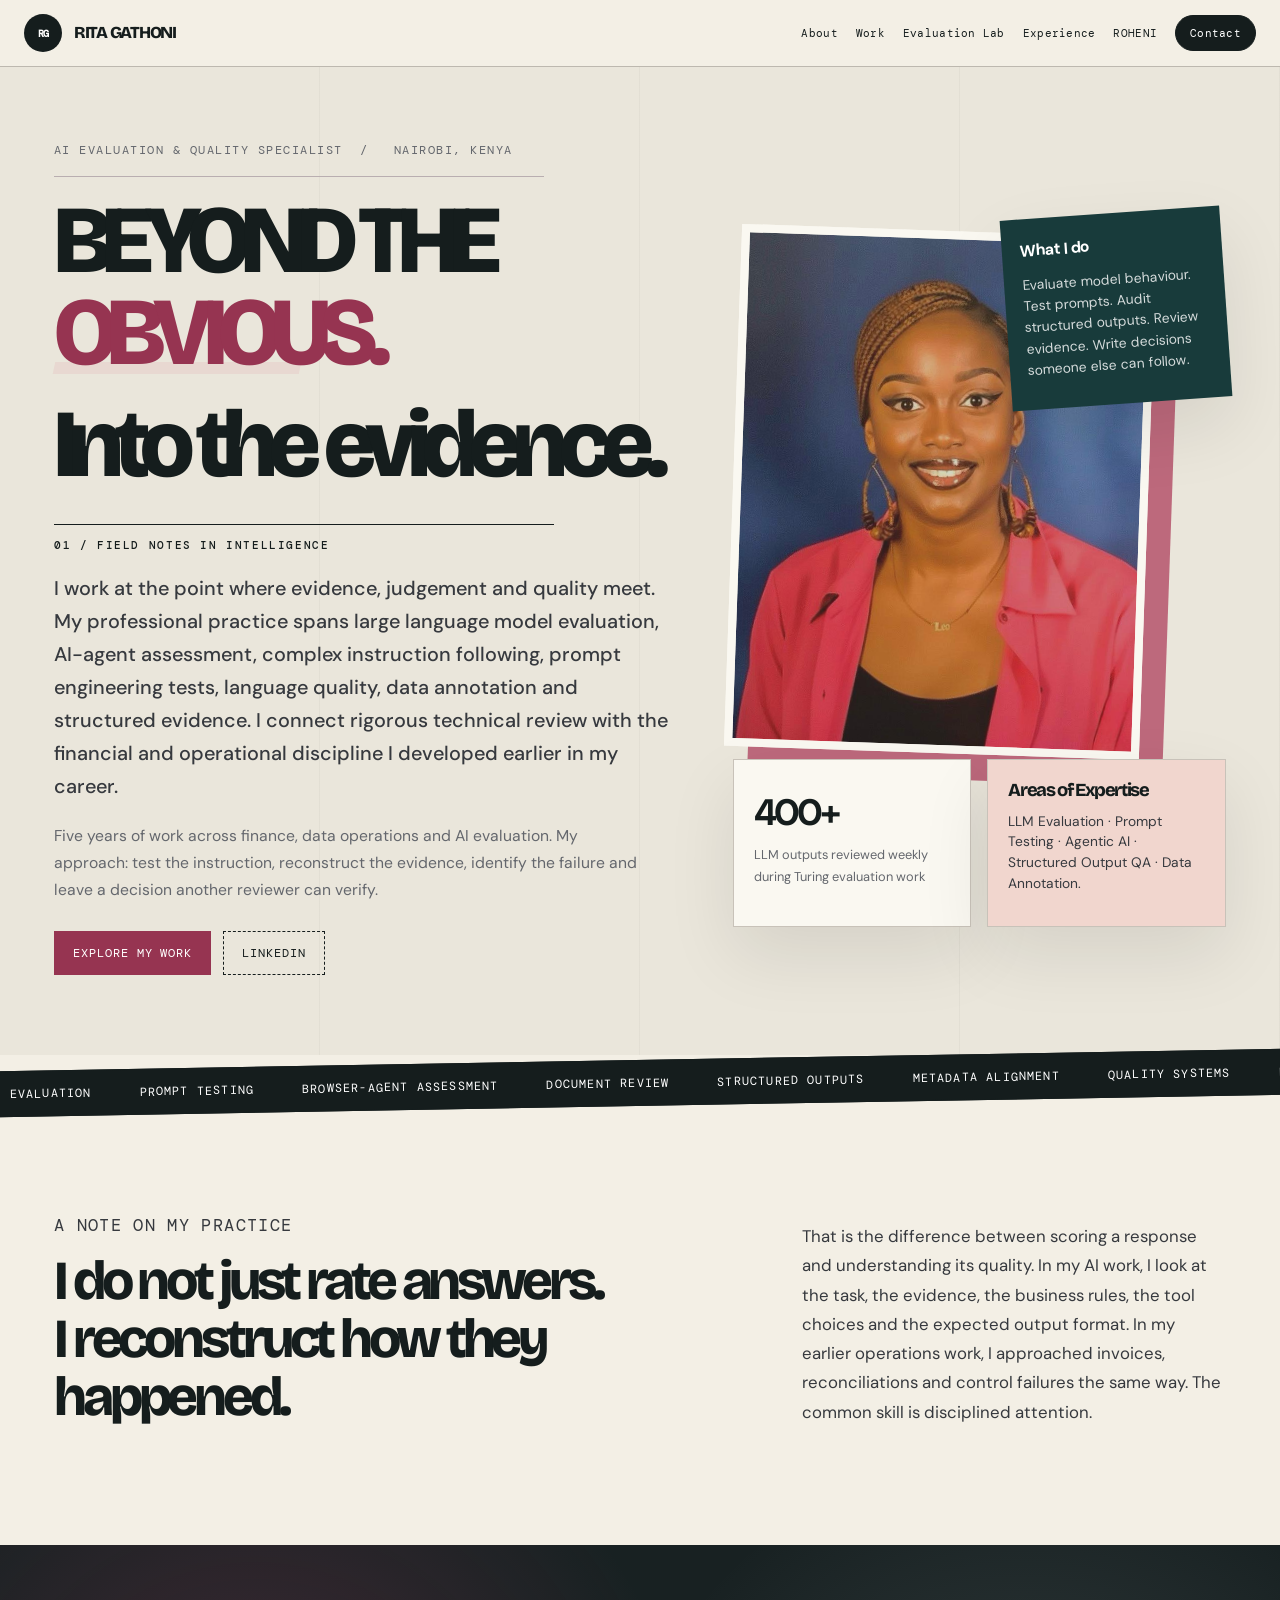
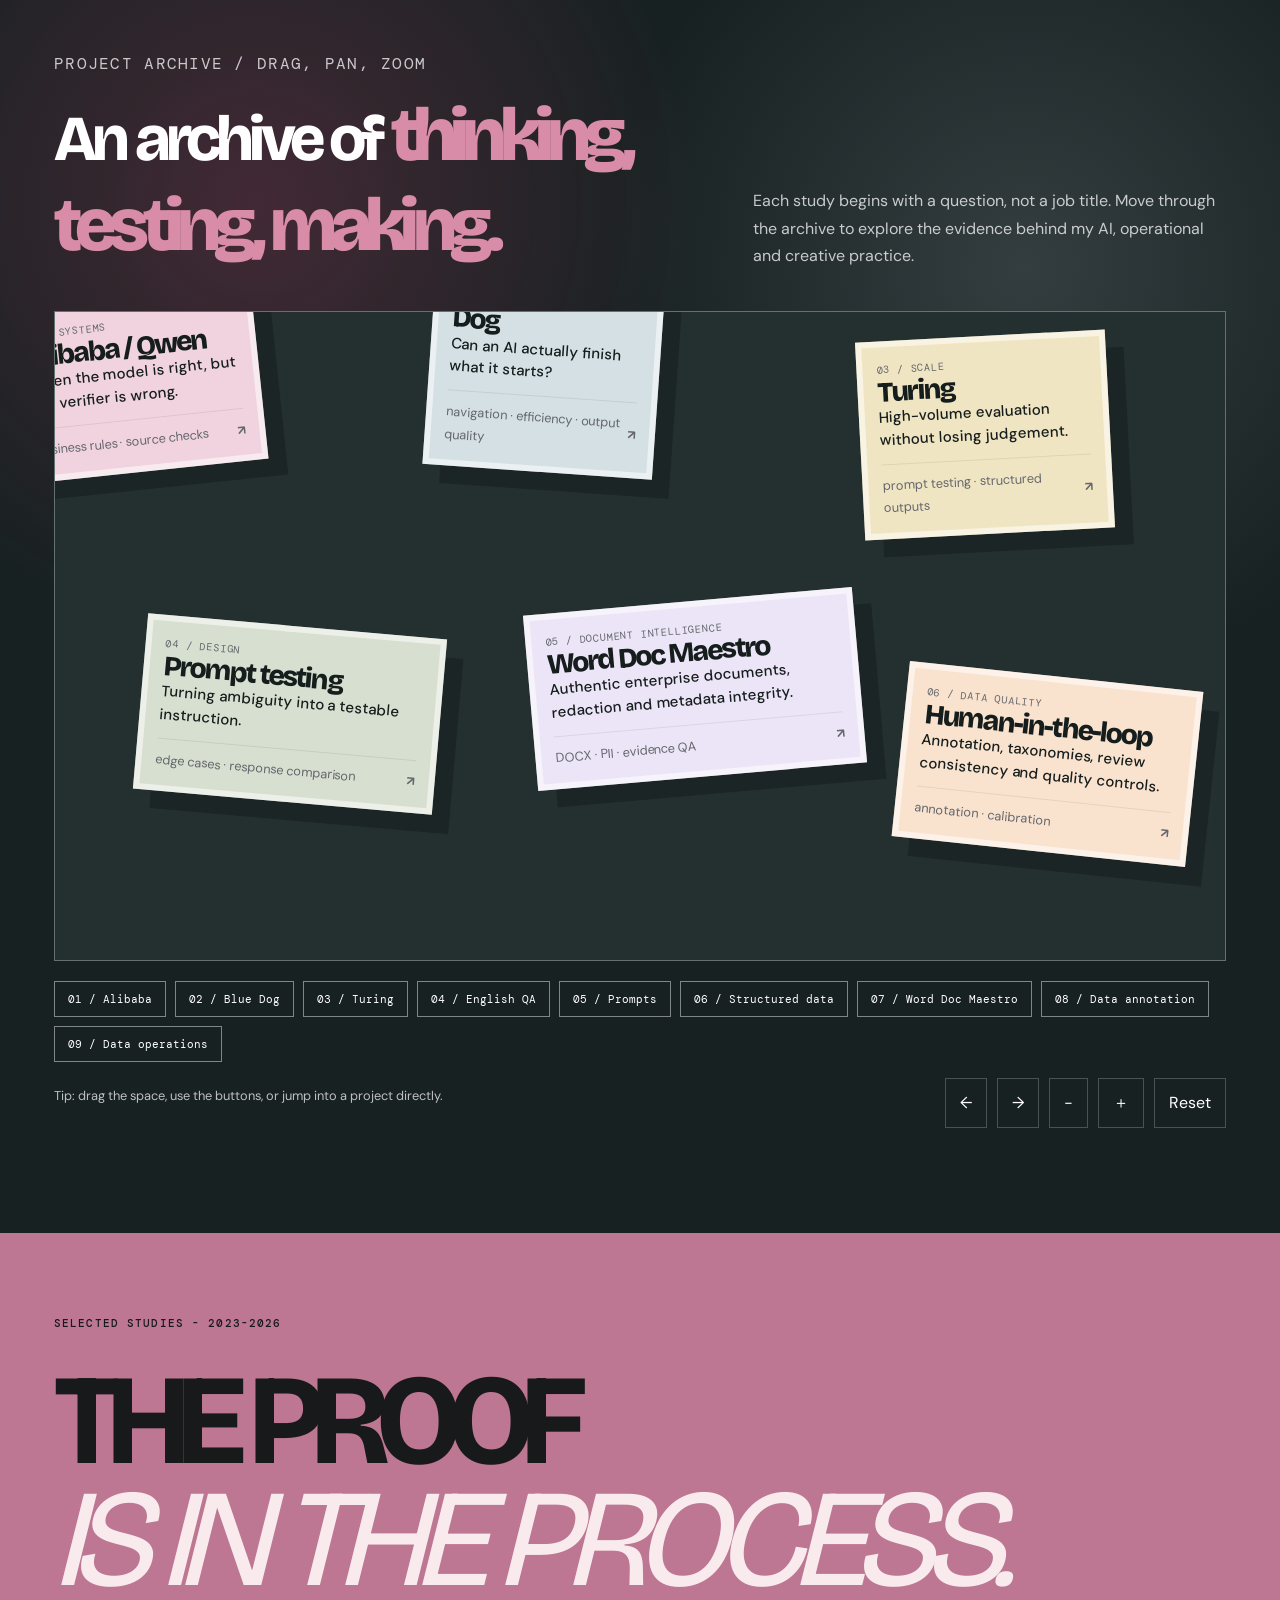
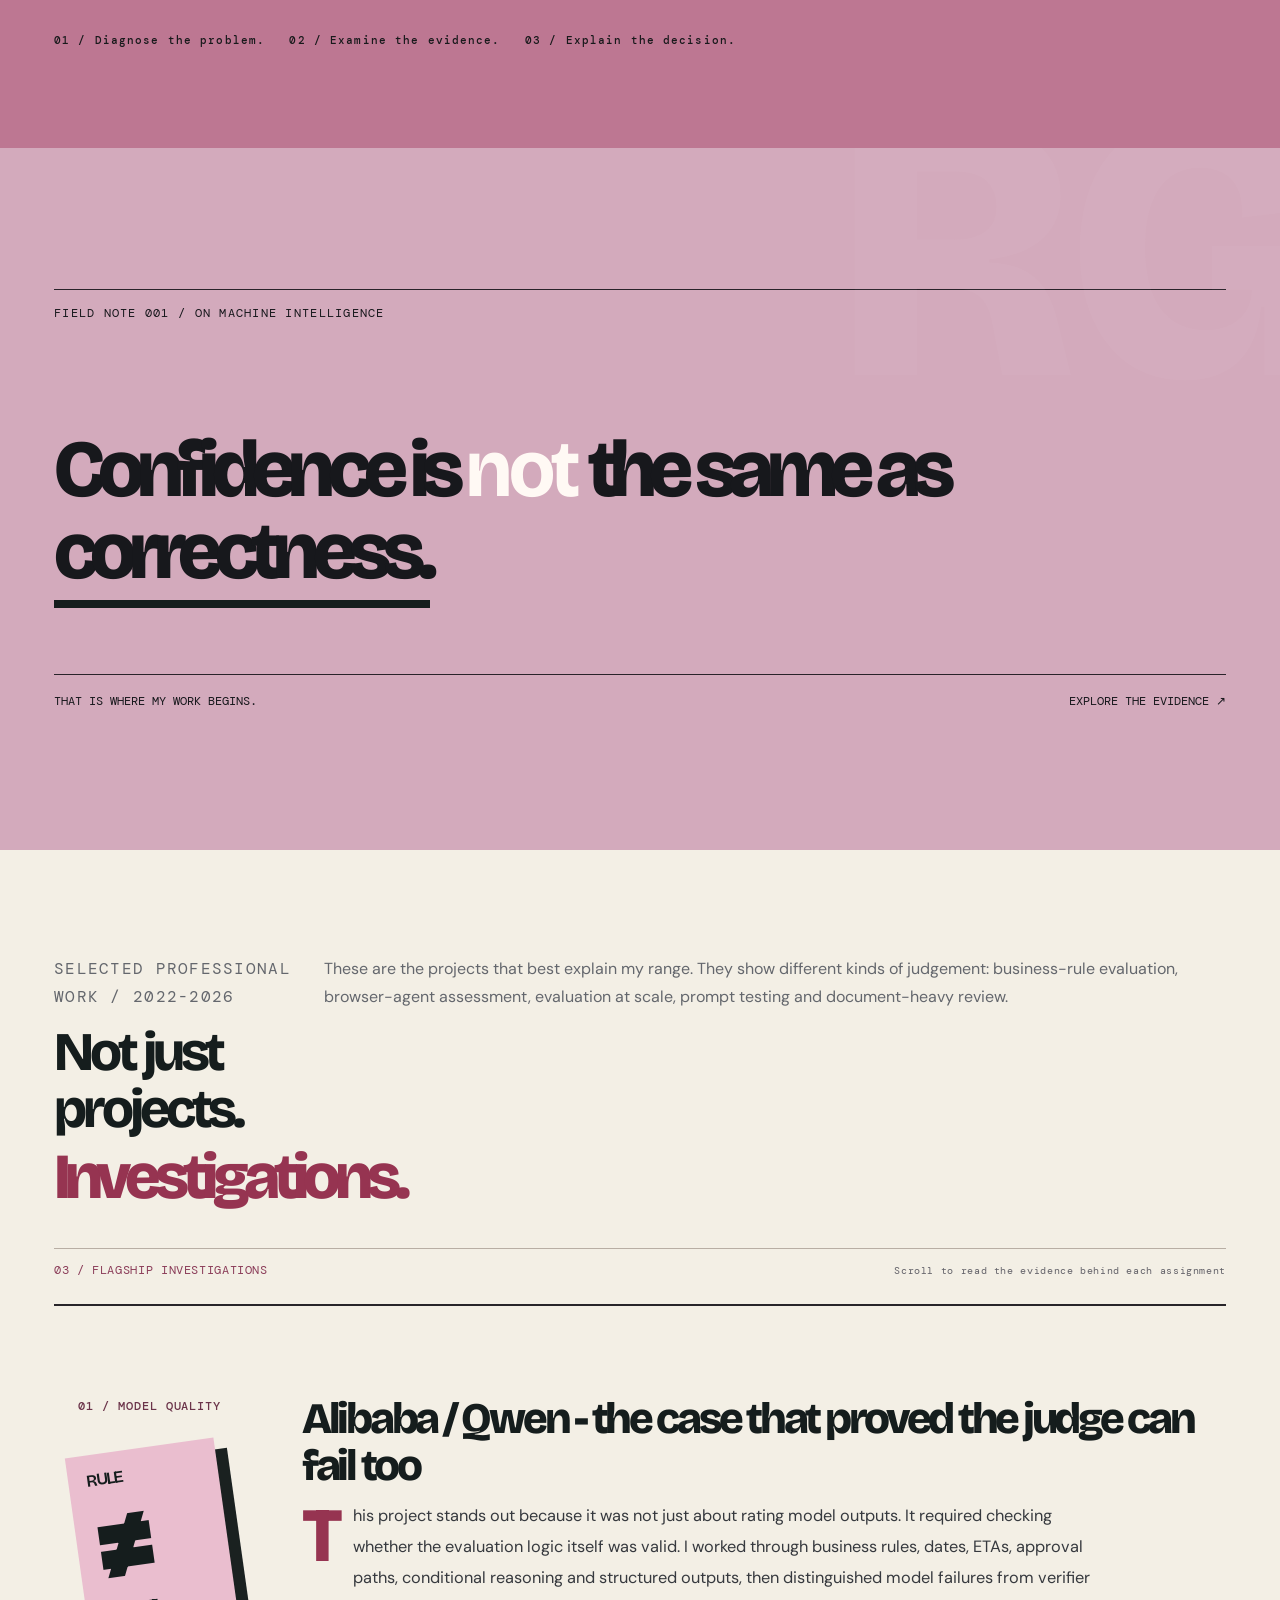
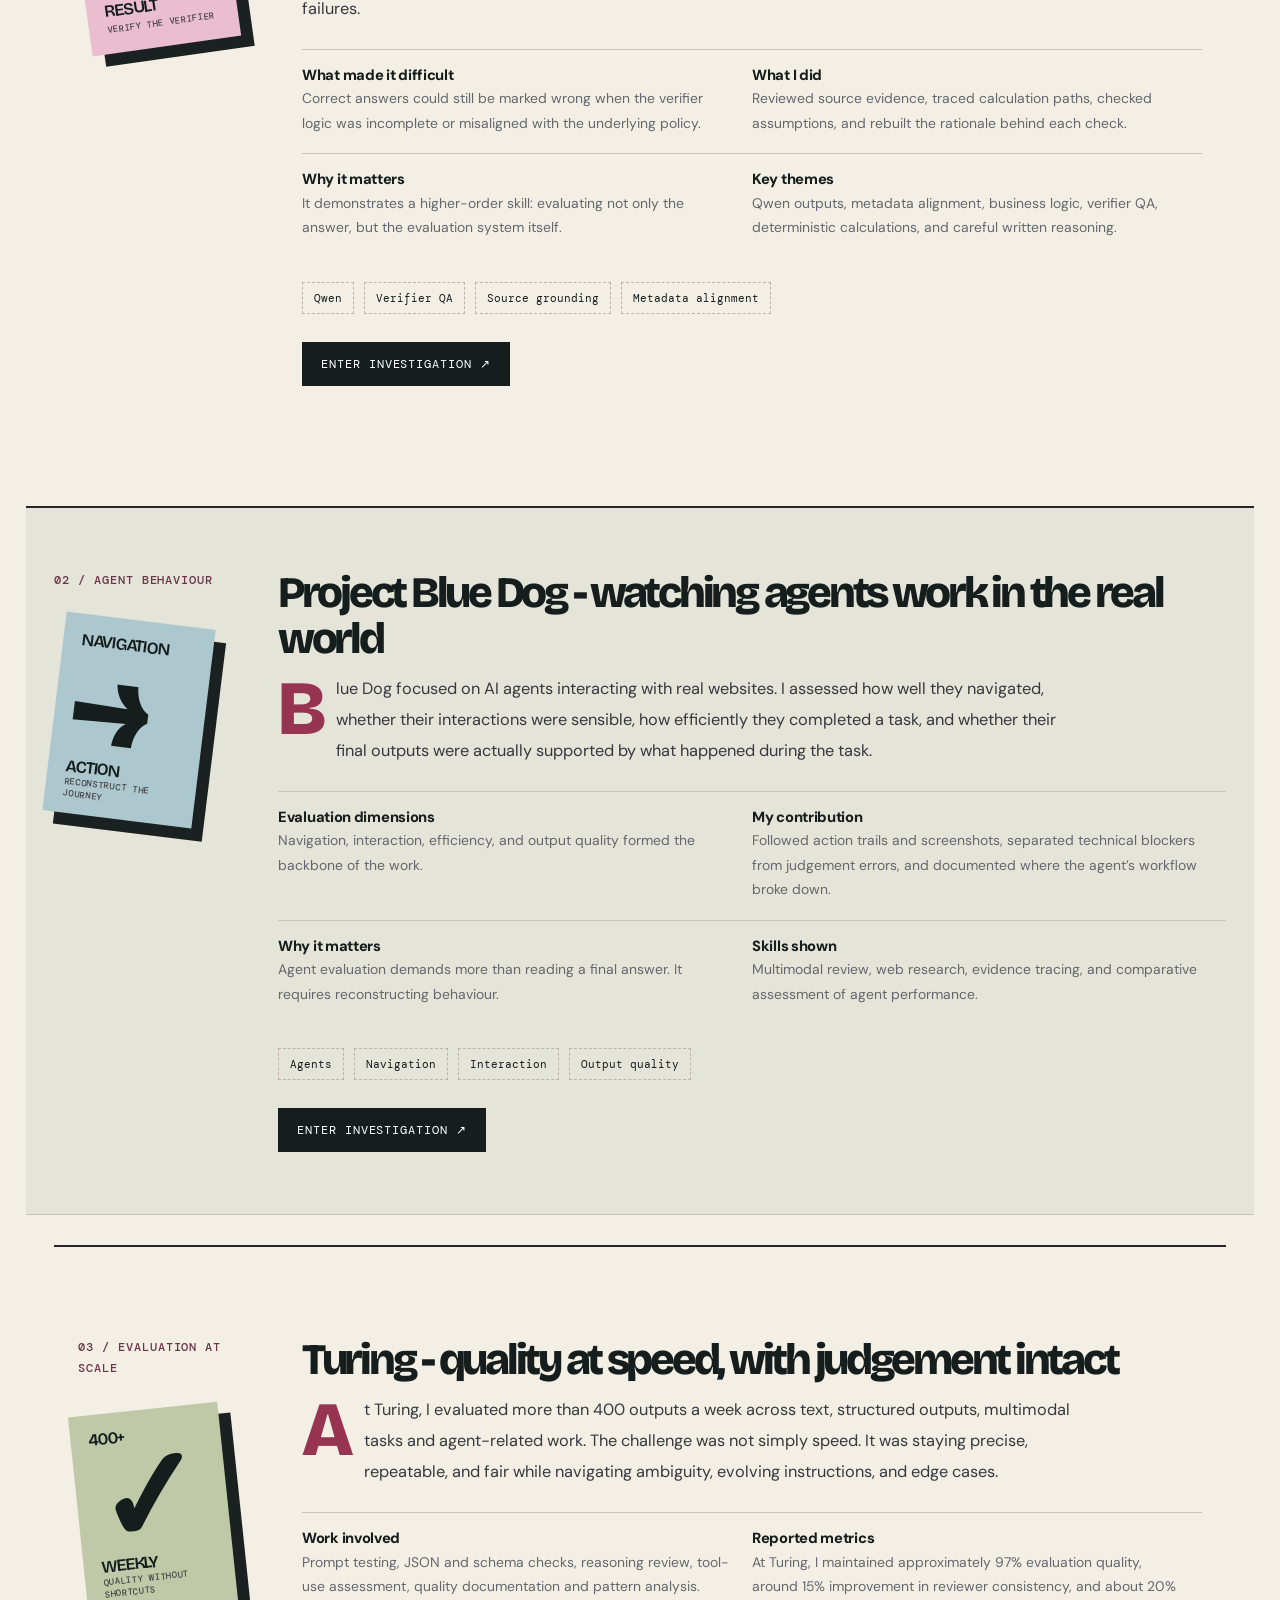
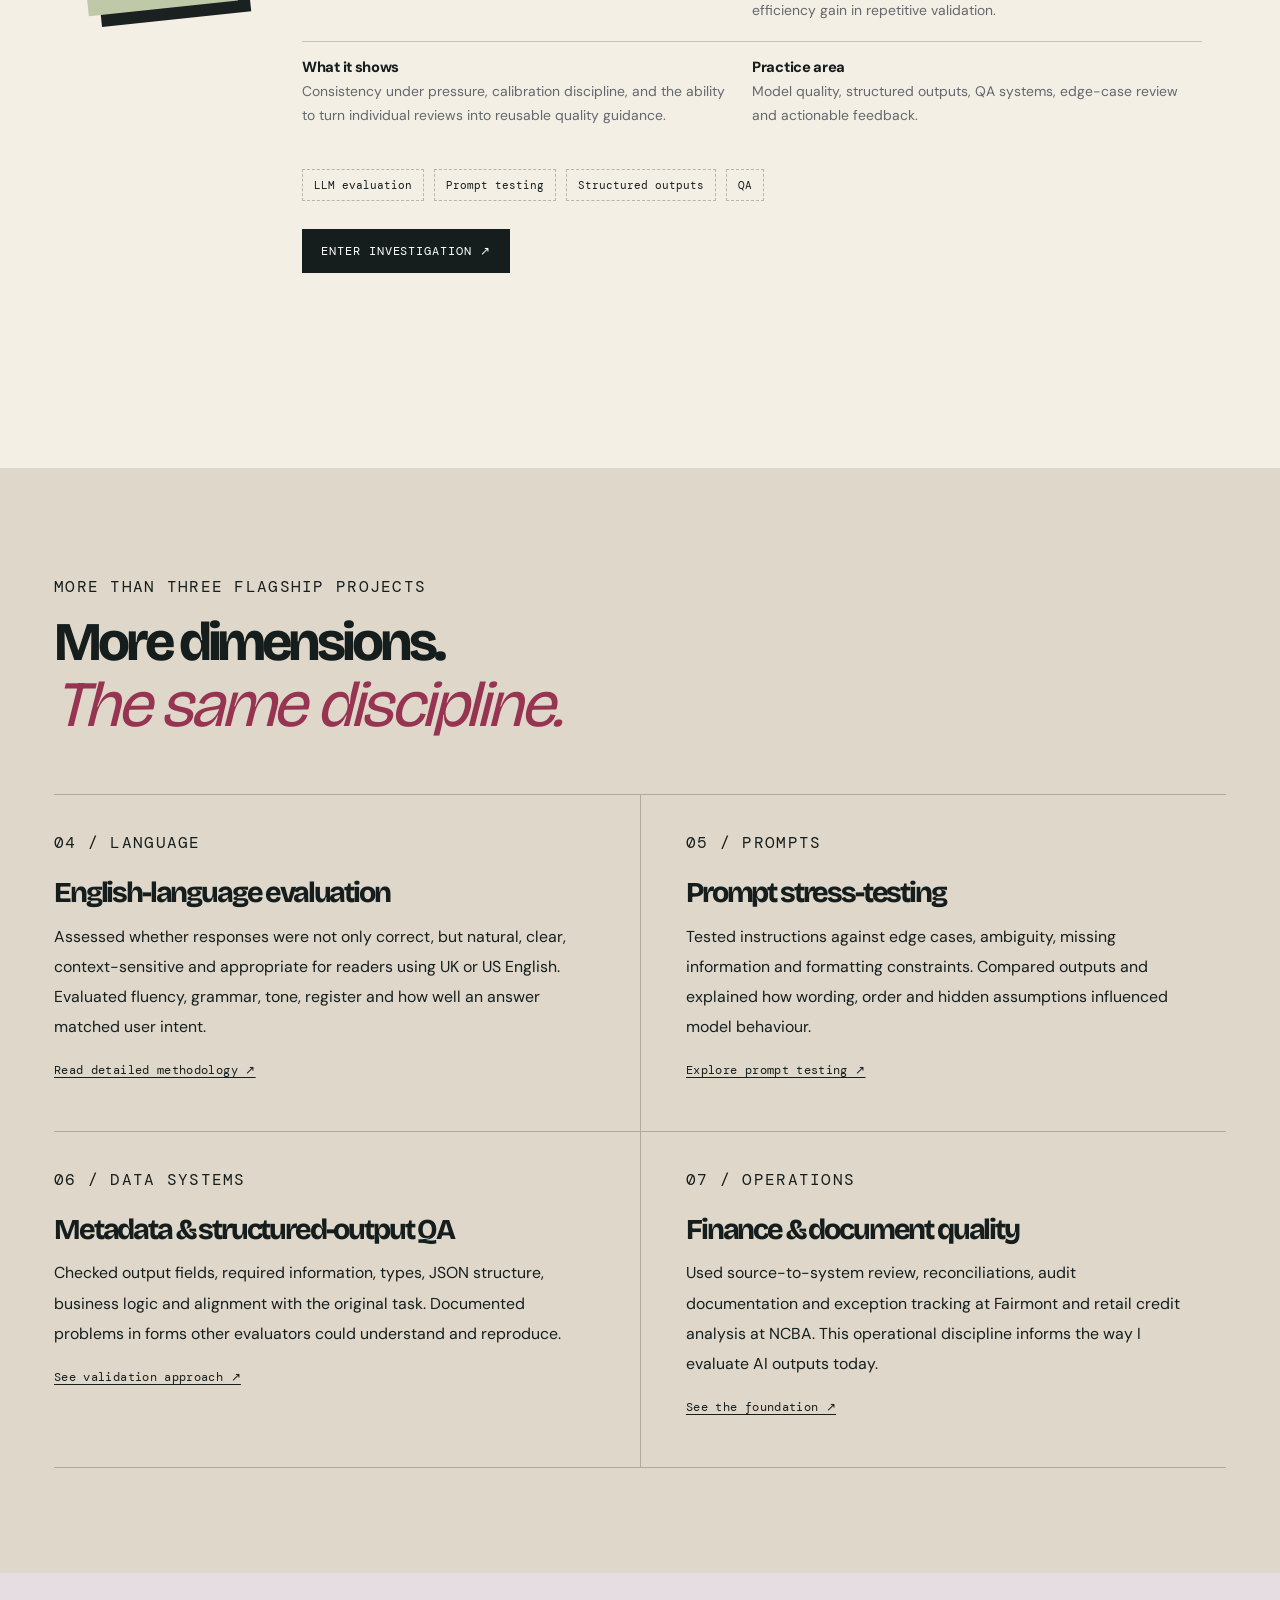
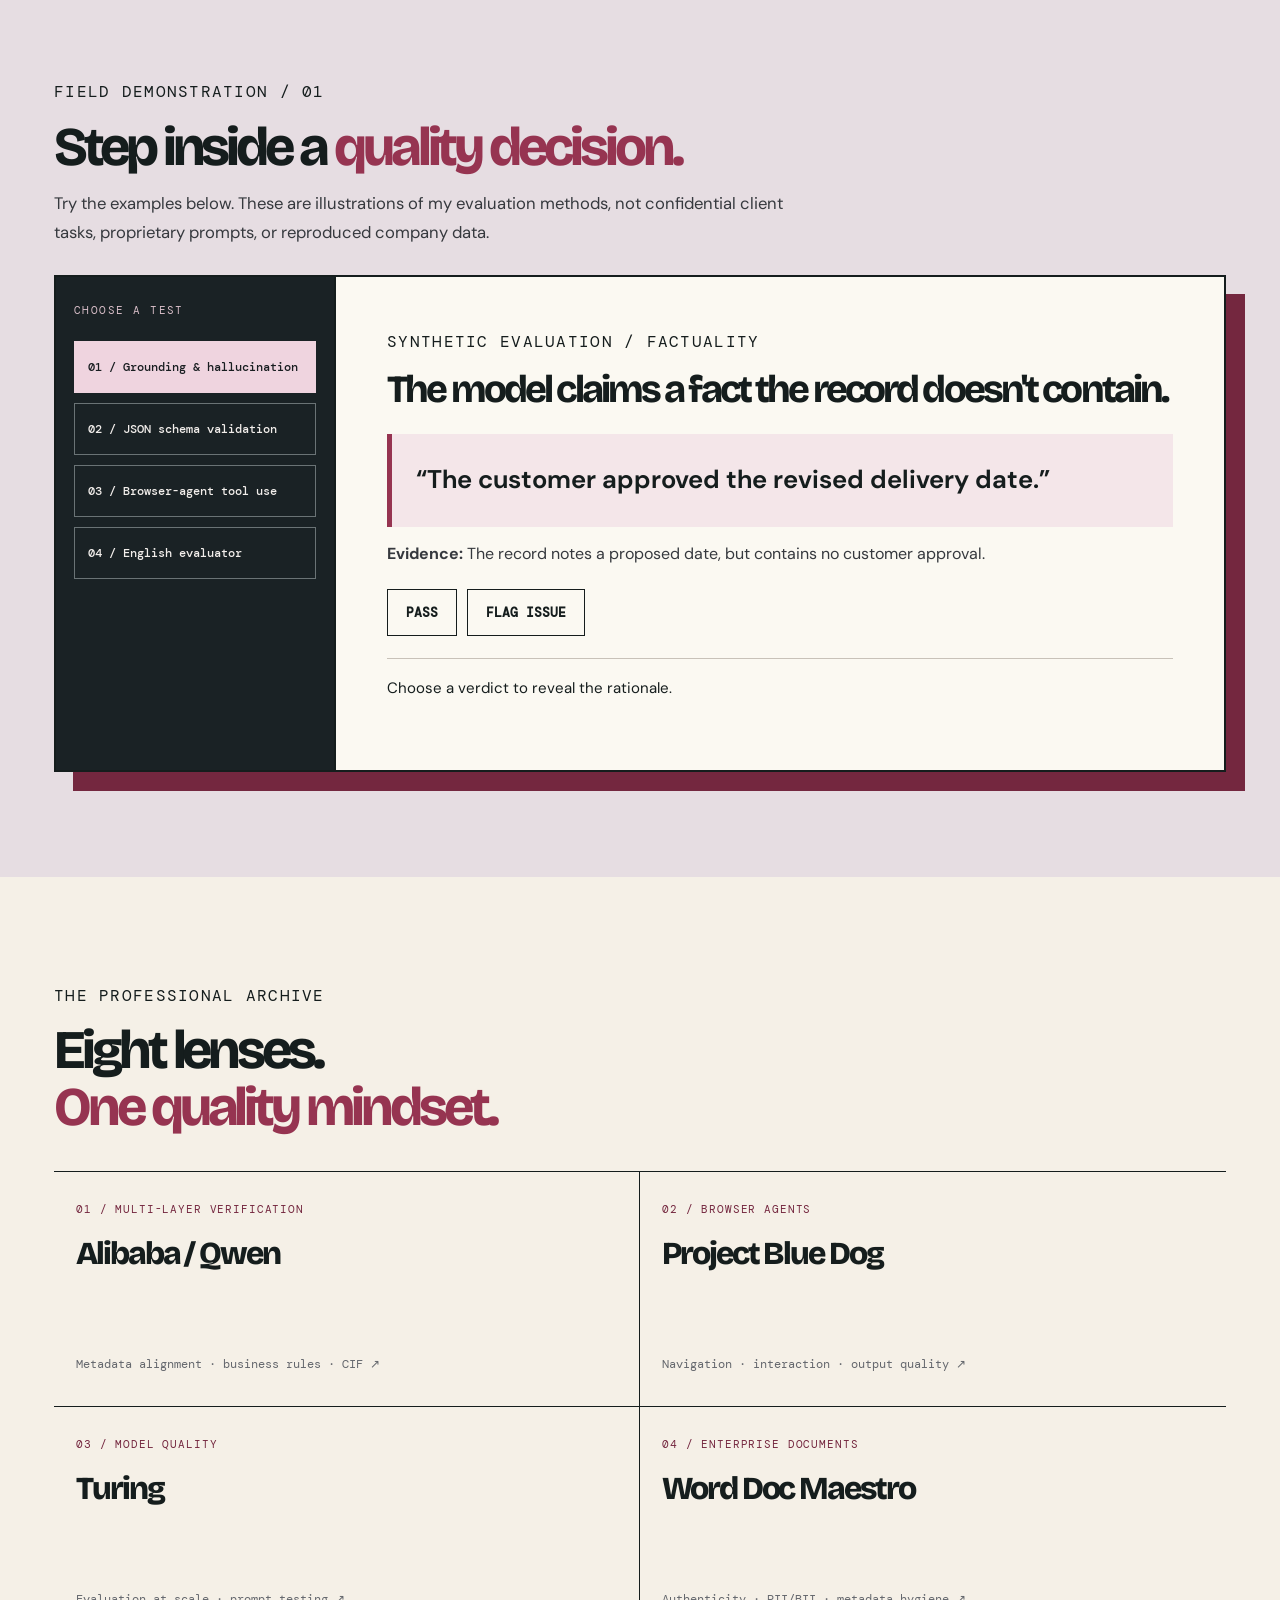
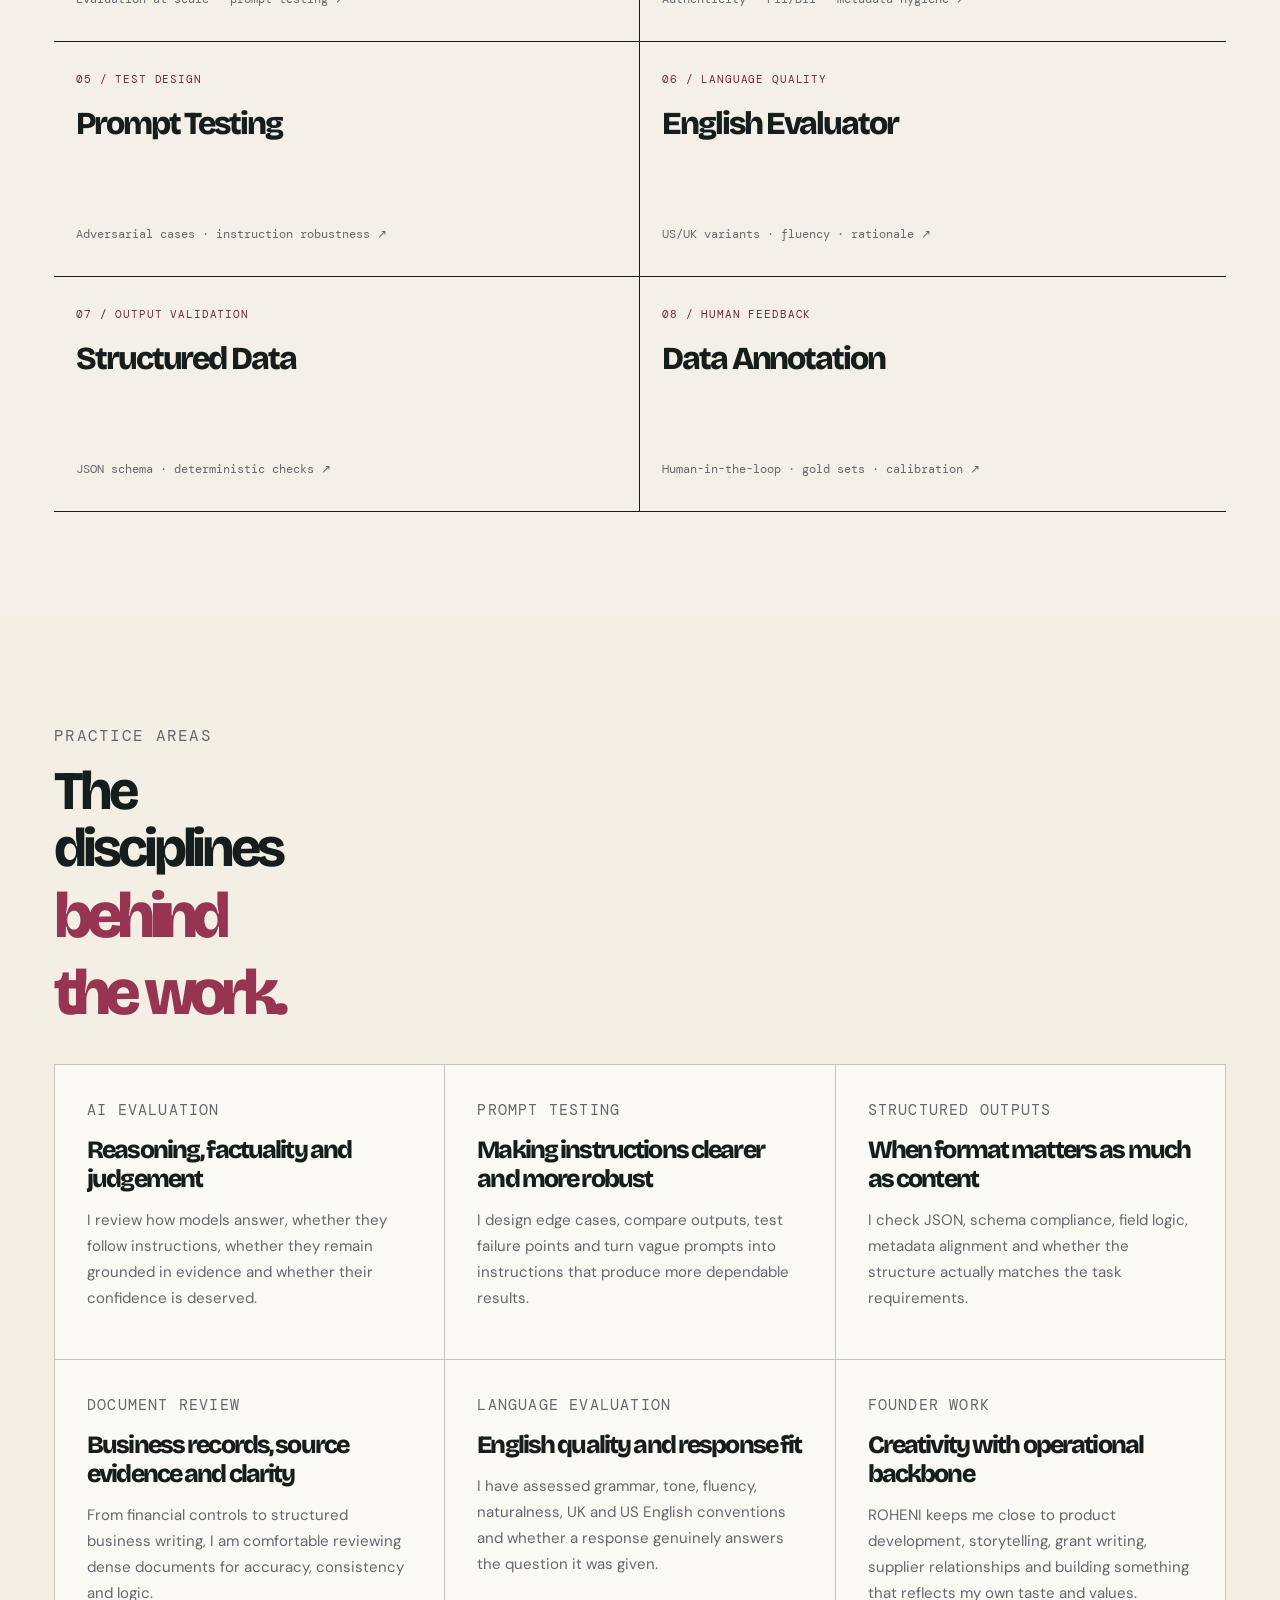
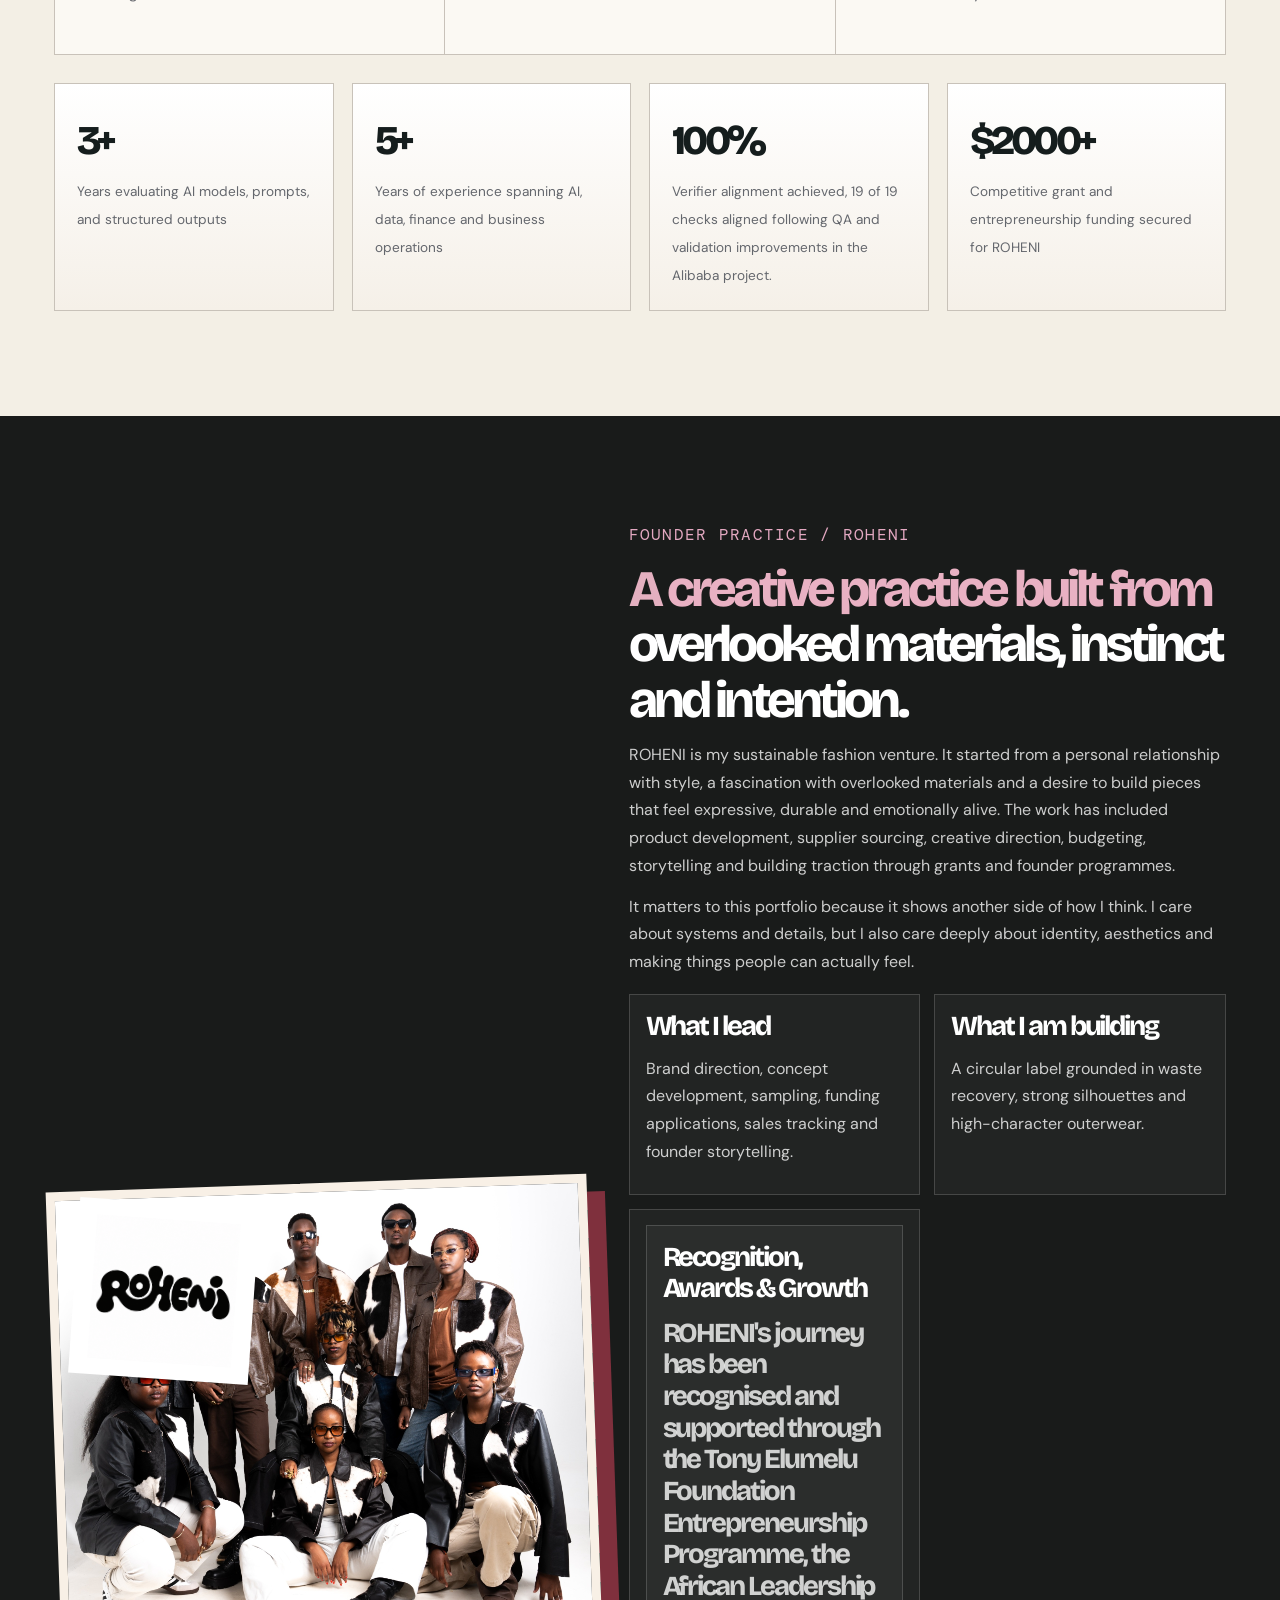
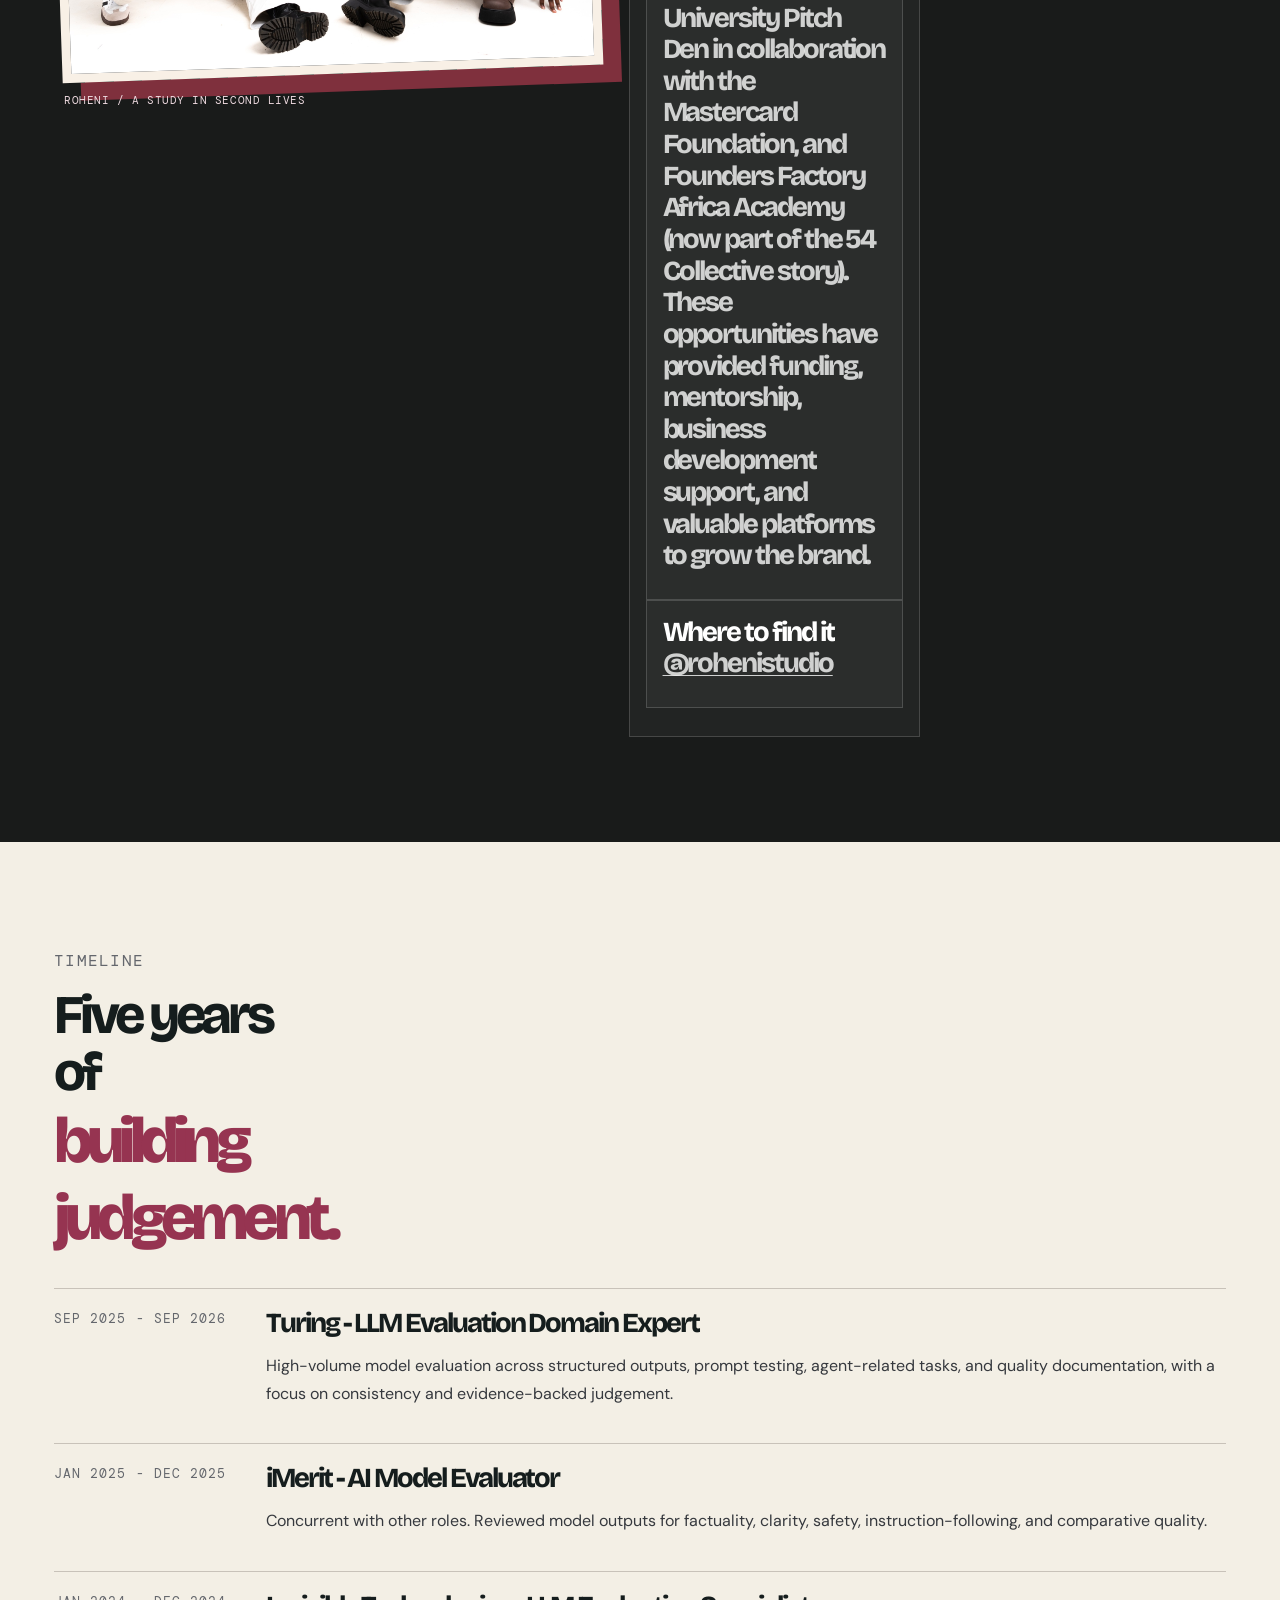
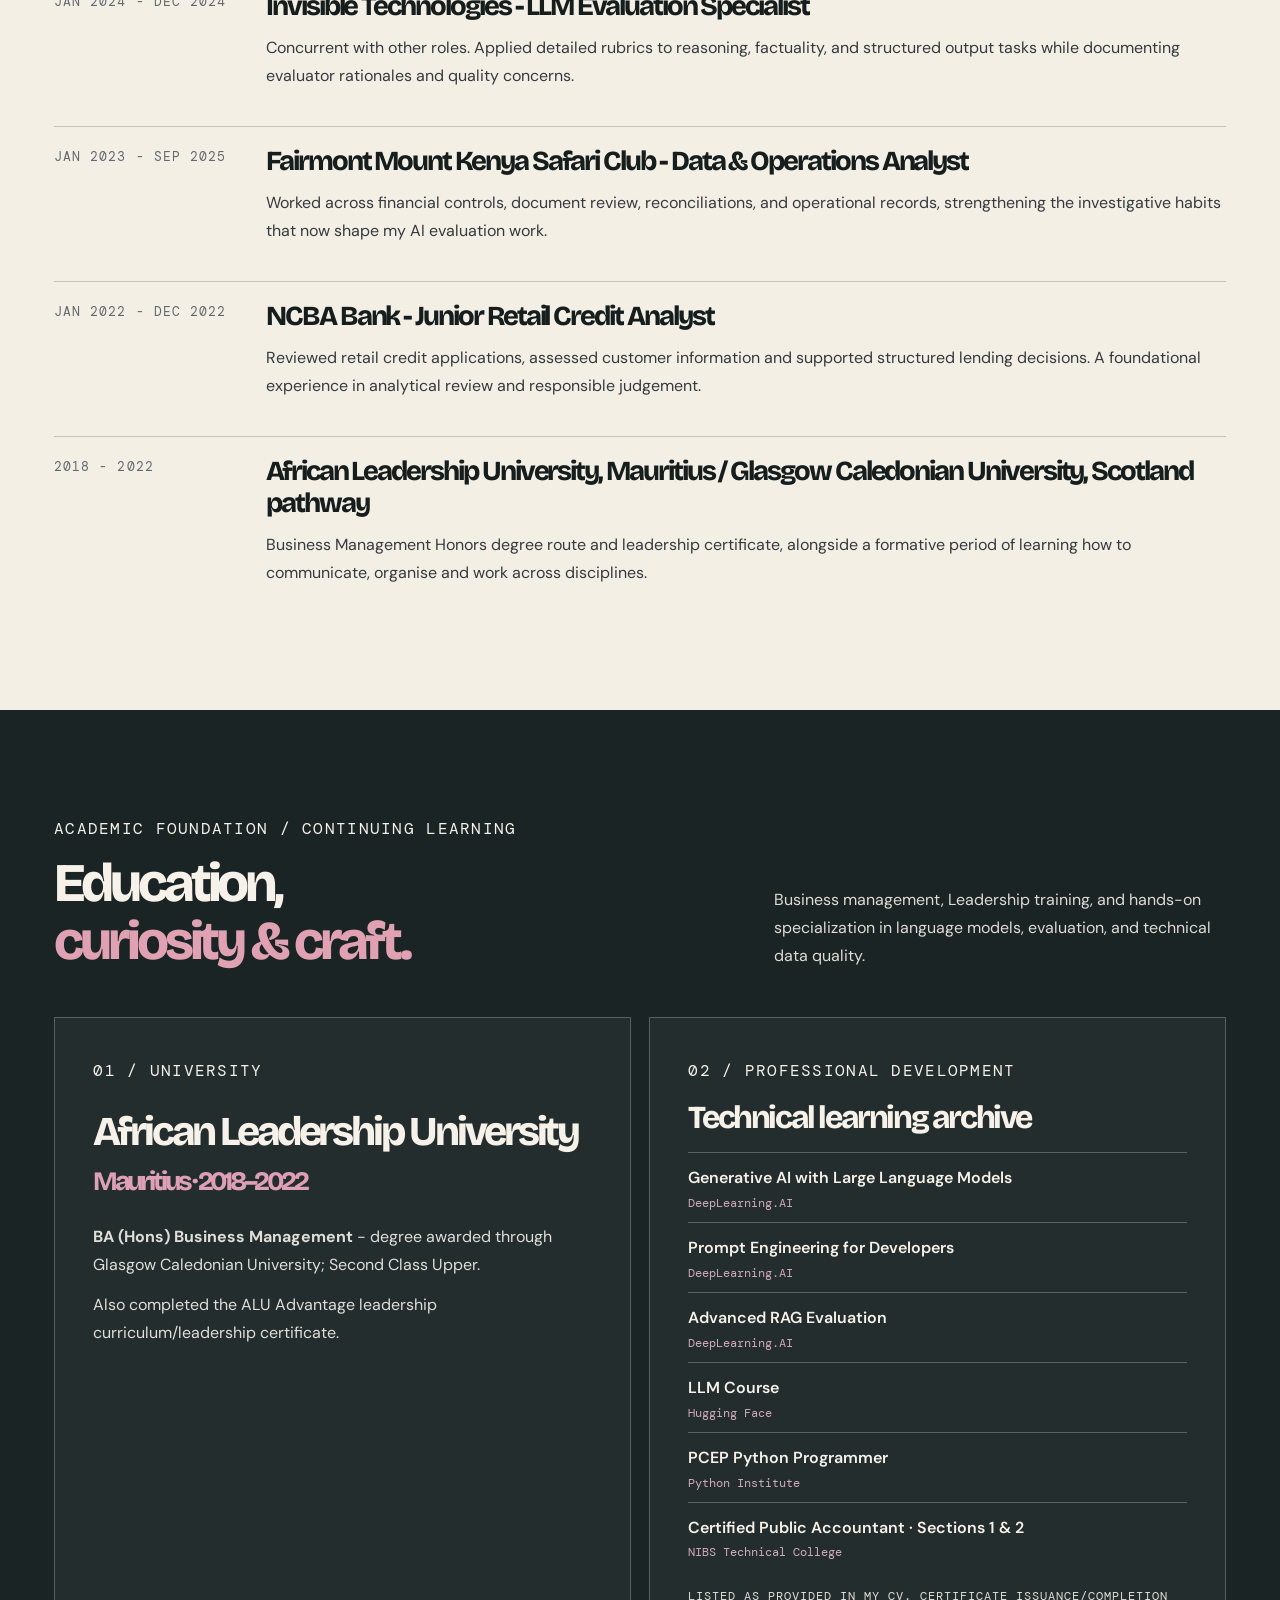
==== commit 7b7796b9: "Update explore my work" ====
--- a/index.html
+++ b/index.html
@@ -40,7 +40,7 @@
           <p class="lede">I work at the point where evidence, judgement and quality meet. My professional practice spans large language model evaluation, AI-agent assessment, complex instruction following, prompt engineering tests, language quality, data annotation and structured evidence. I connect rigorous technical review with the financial and operational discipline I developed earlier in my career.</p>
           <p class="micro">Five years of work across finance, data operations and AI evaluation. My approach: test the instruction, reconstruct the evidence, identify the failure and leave a decision another reviewer can verify.</p>
           <div class="hero-actions">
-            <a class="btn primary" href="#archive"><Explore my work</a>
+            <a class="btn primary" href="#featured">Explore my work</a>
             <a class="btn ghost" href="https://www.linkedin.com/in/tracy-gathoni-39224a385?utm_source=share_via&utm_content=profile&utm_medium=member_ios" target="_blank" rel="noopener">LinkedIn</a>
           </div>
         </div>
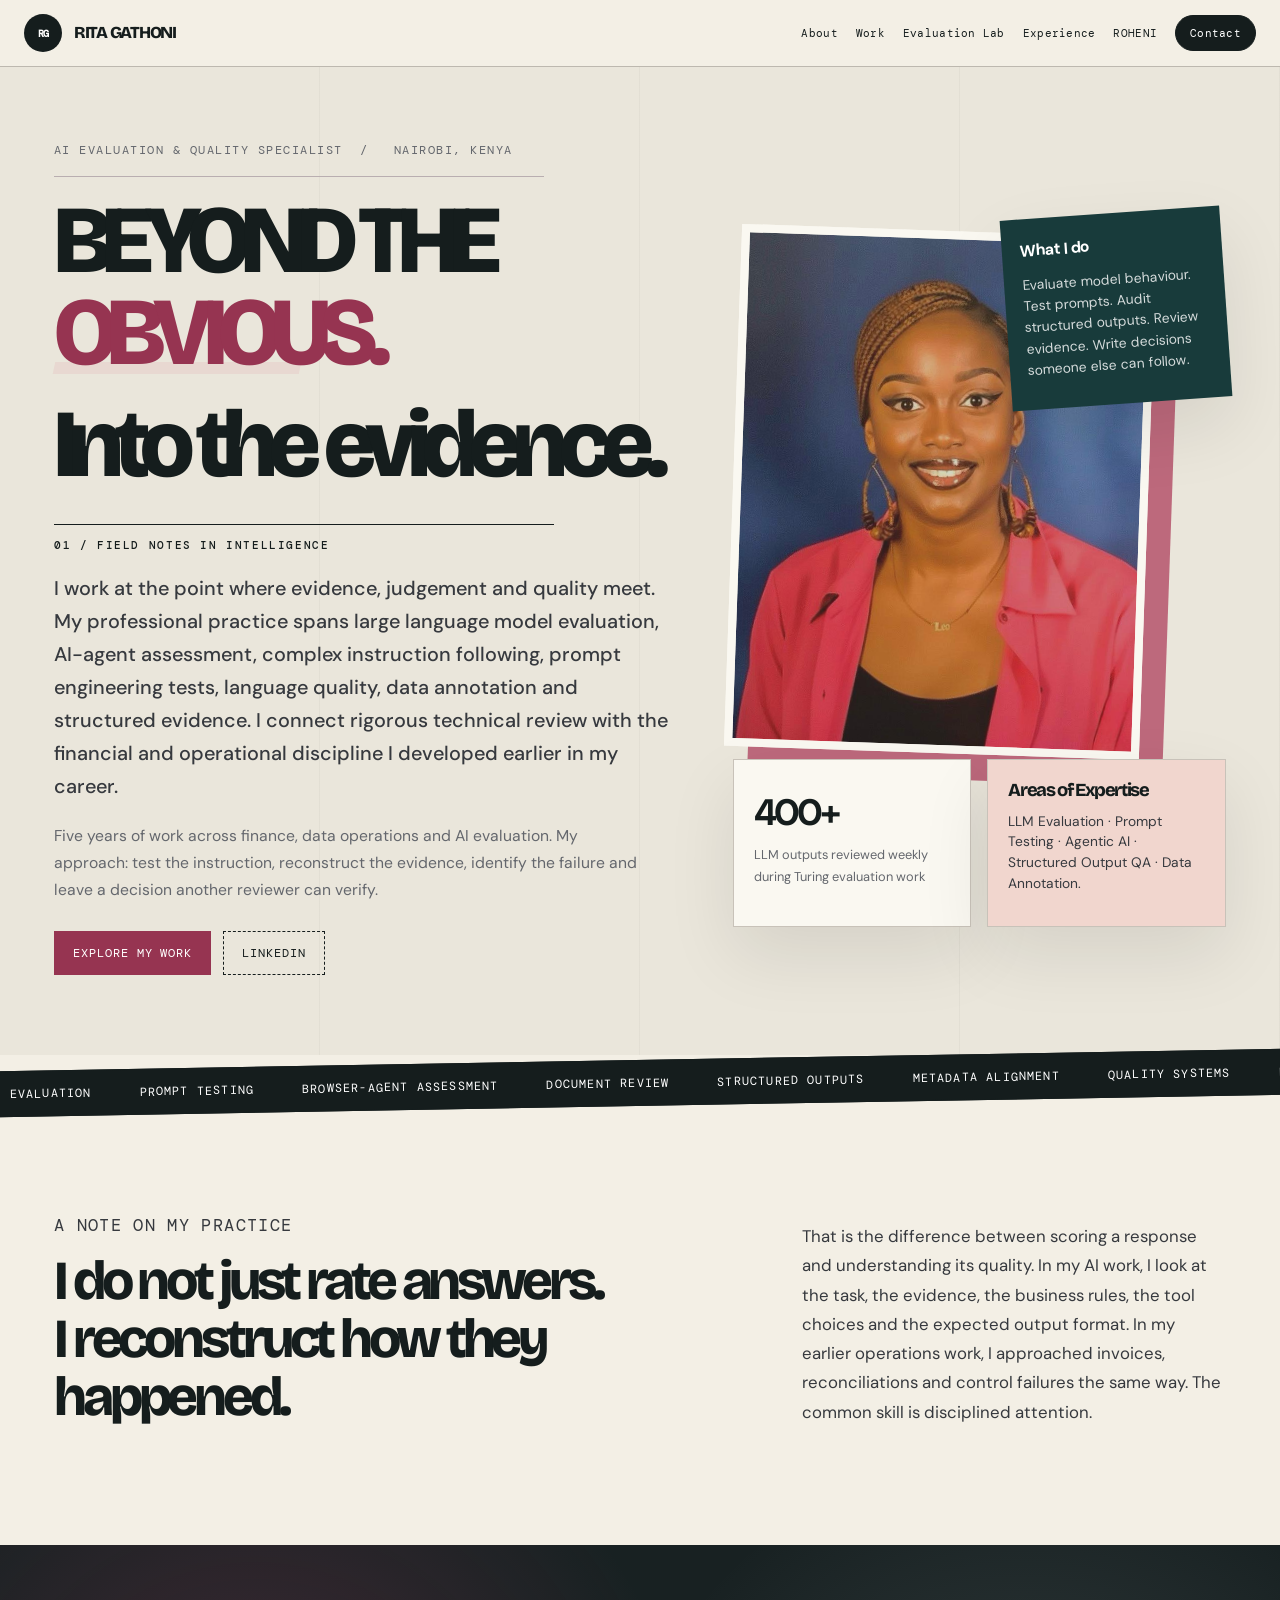
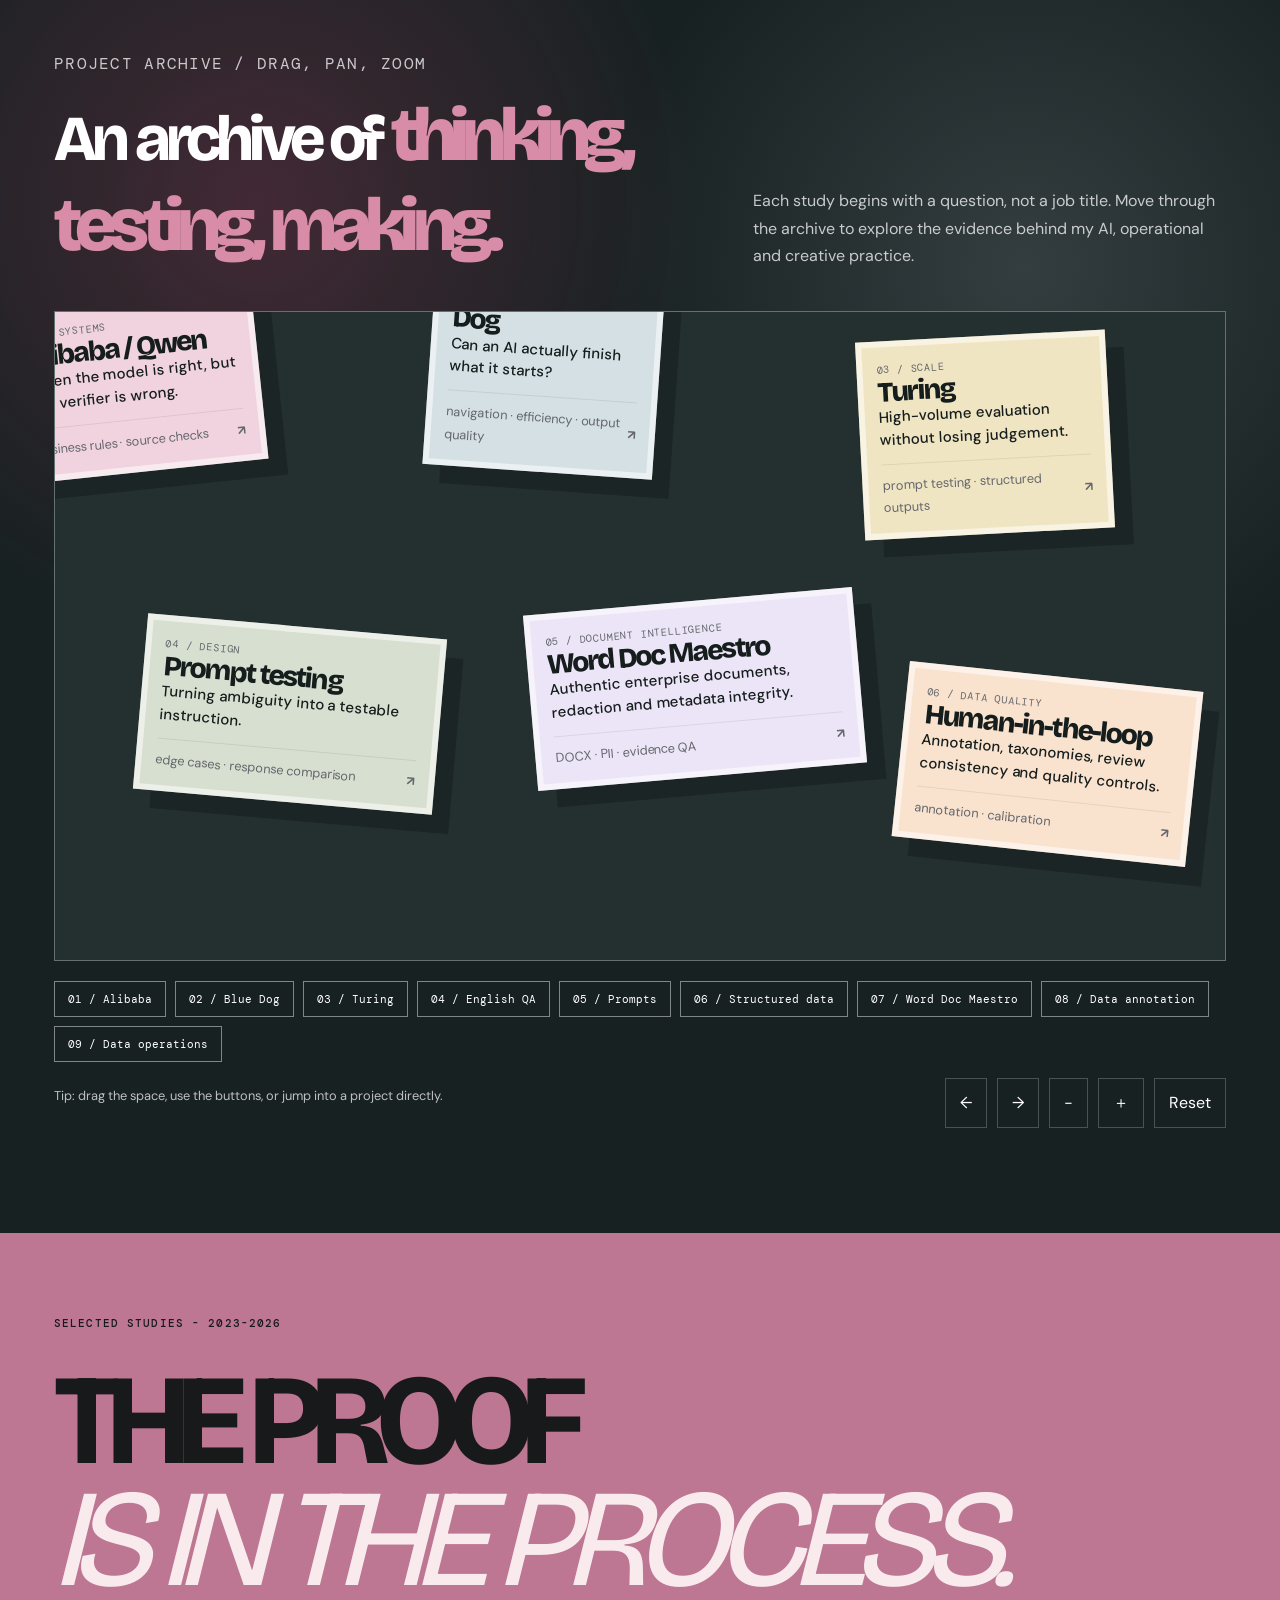
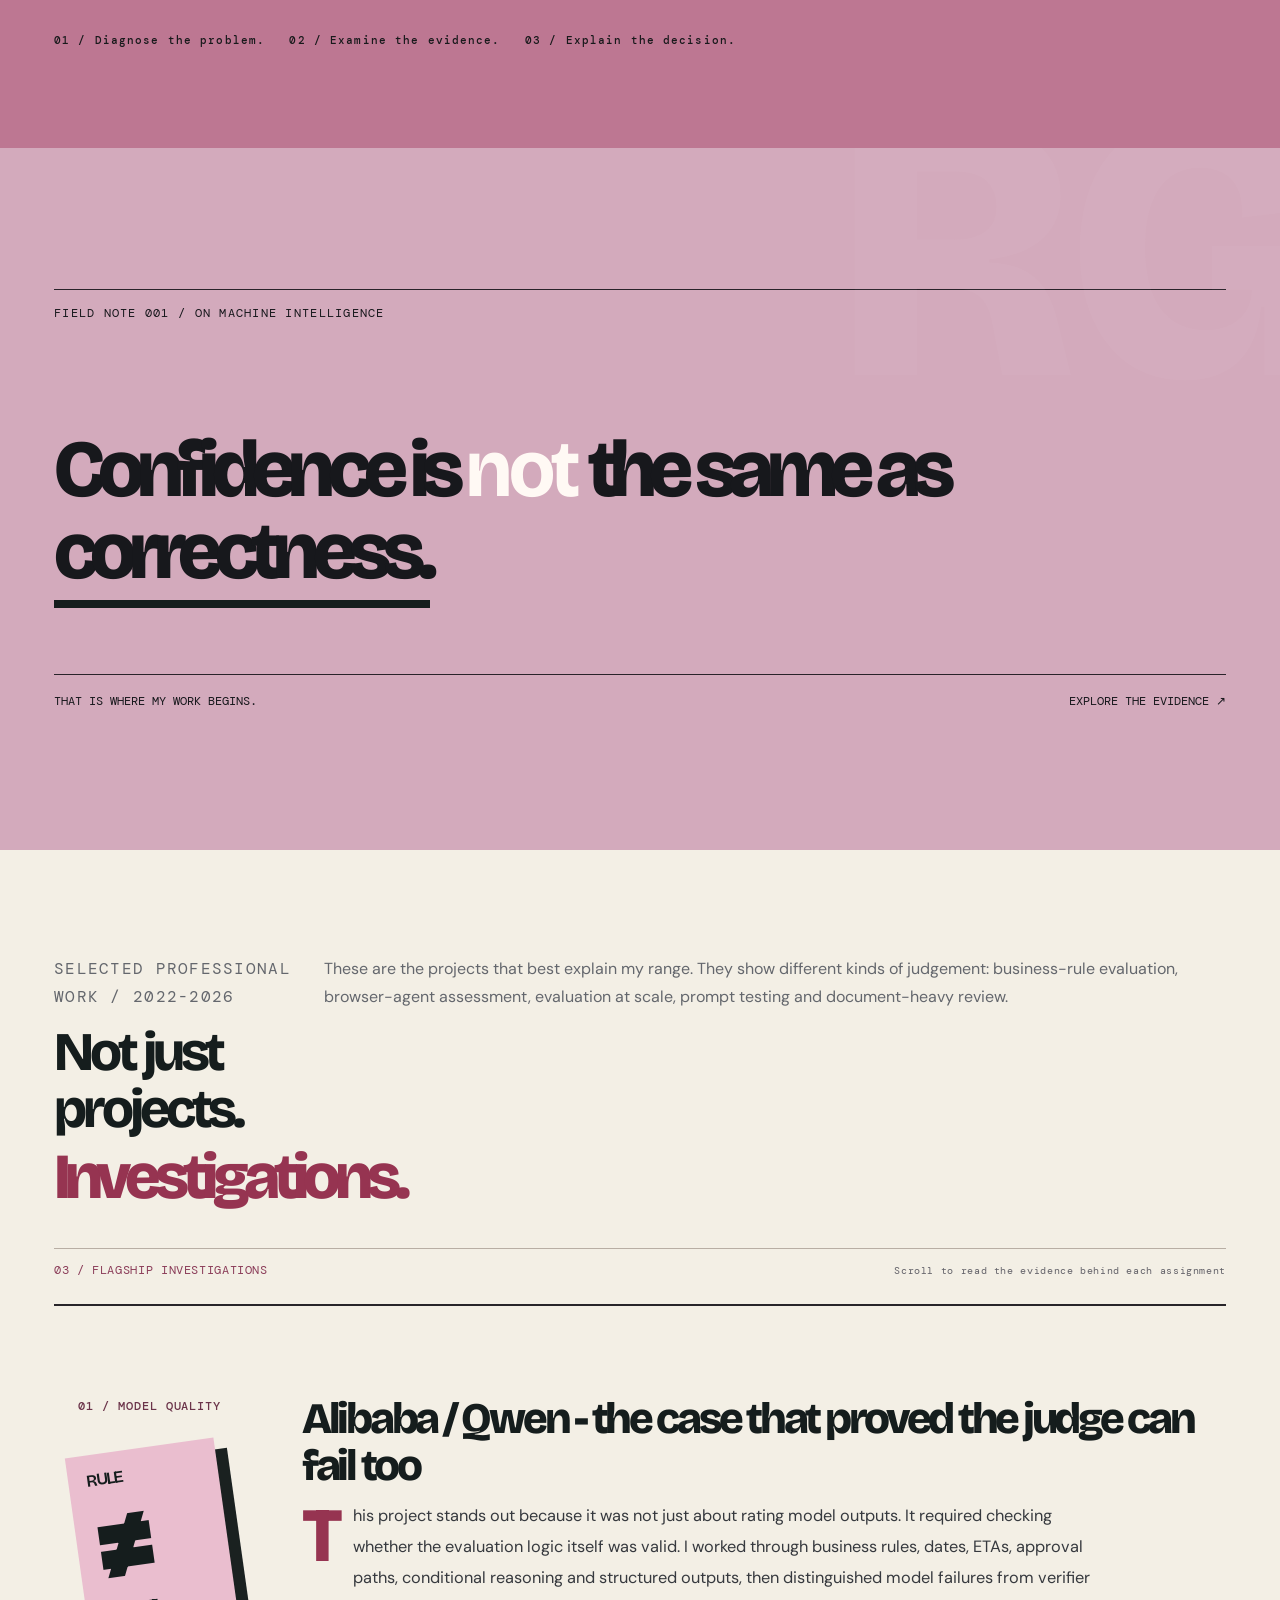
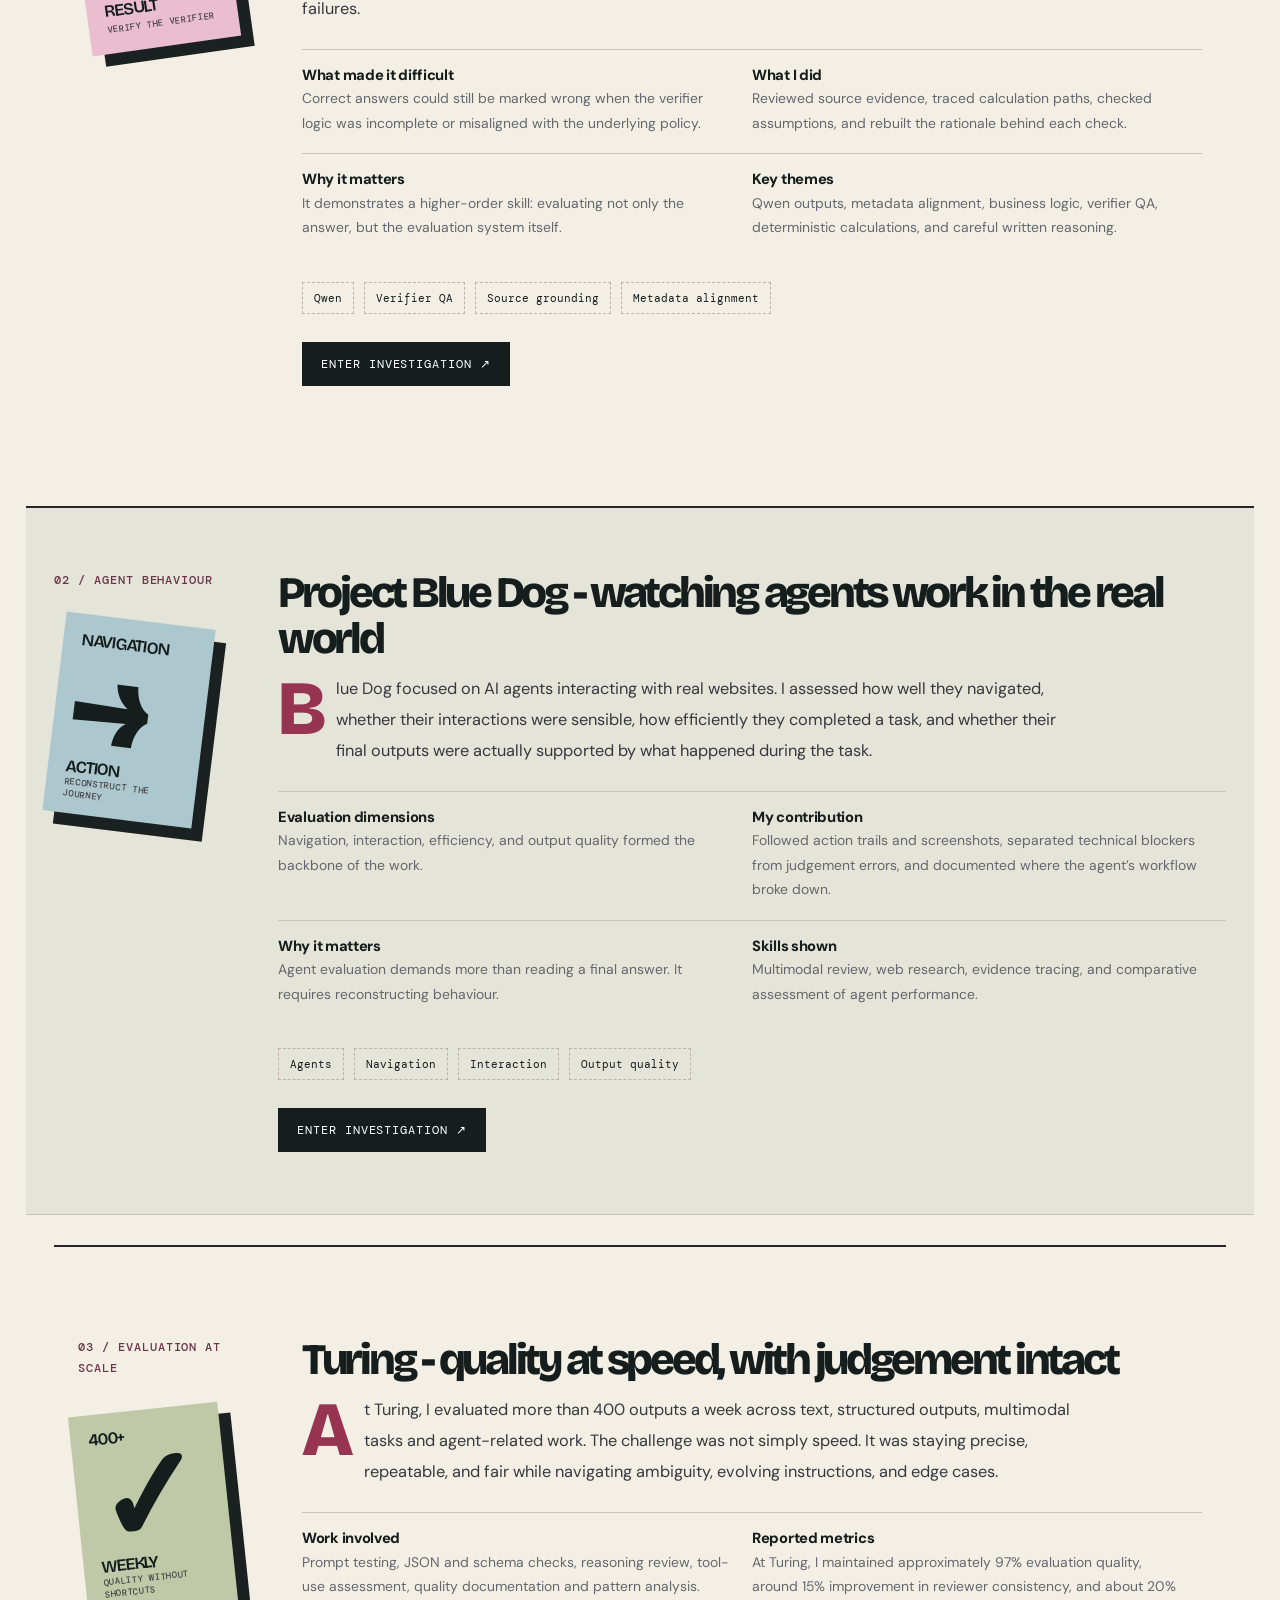
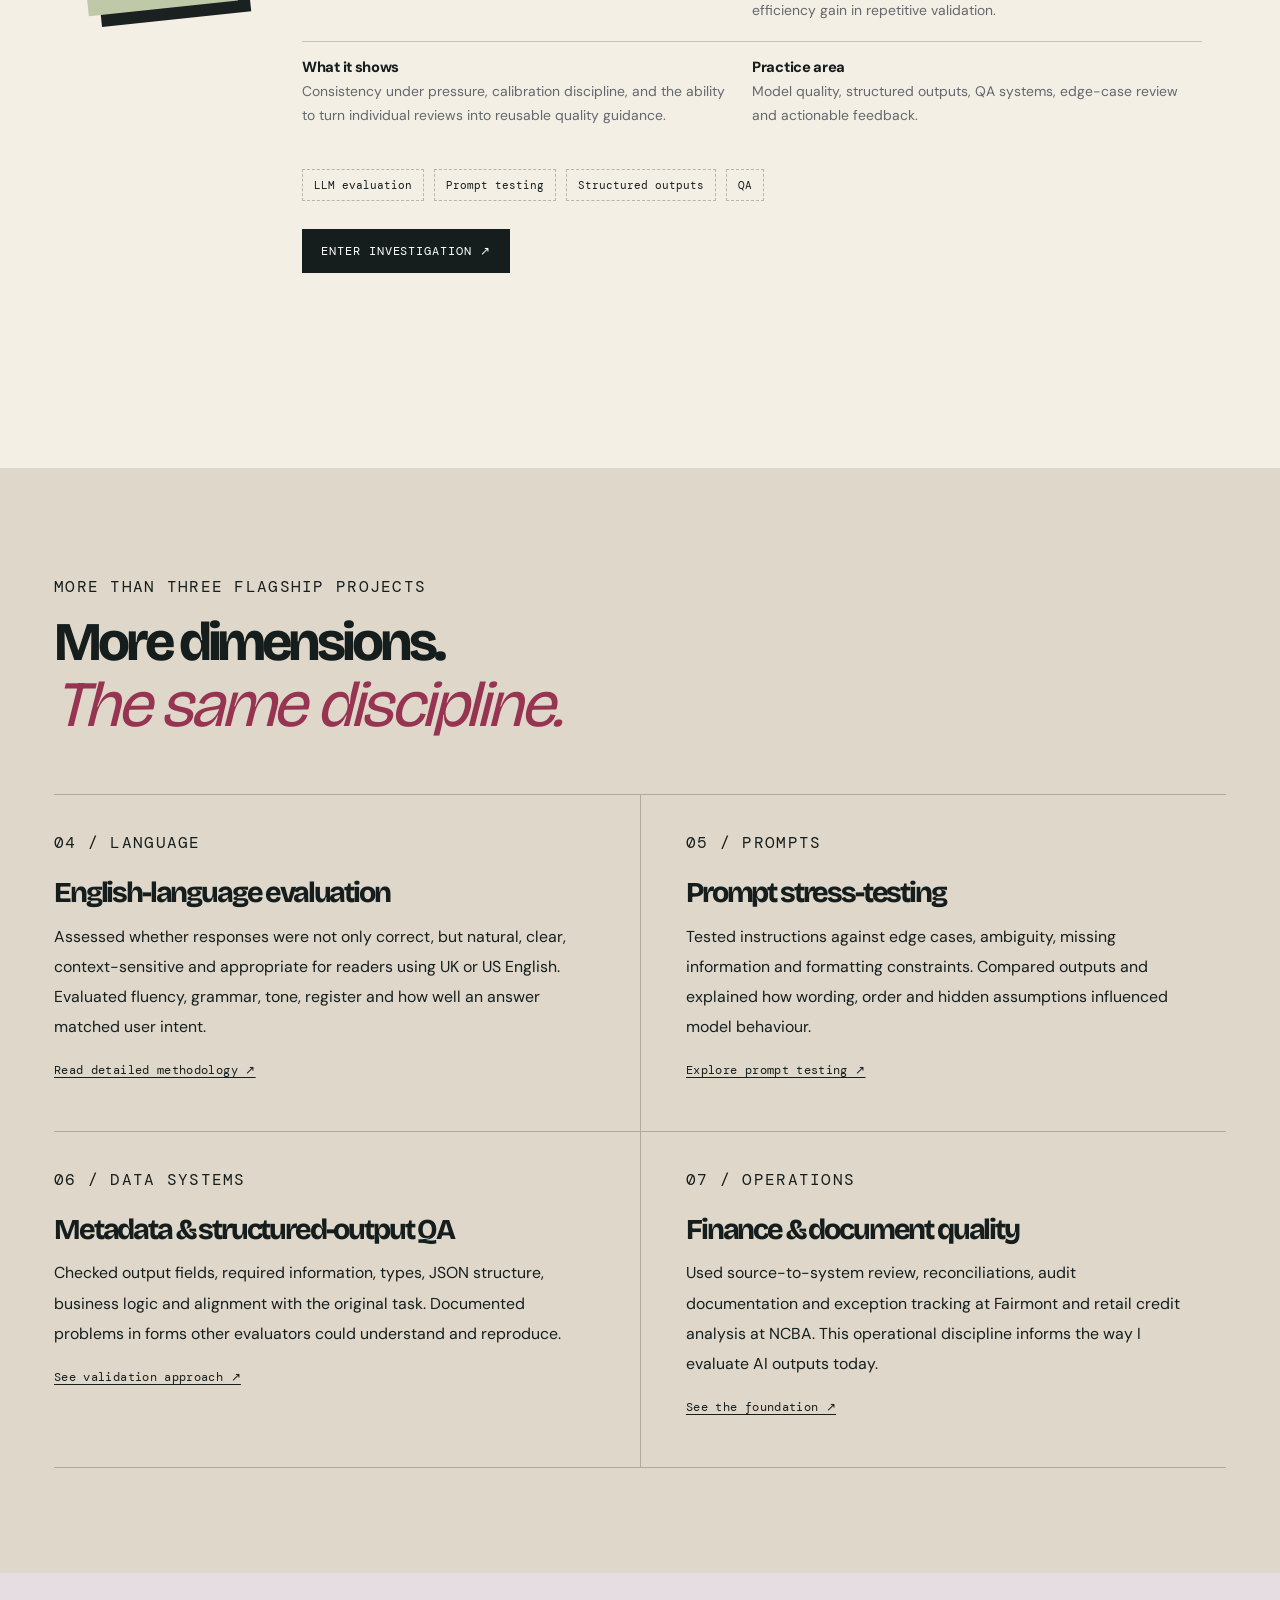
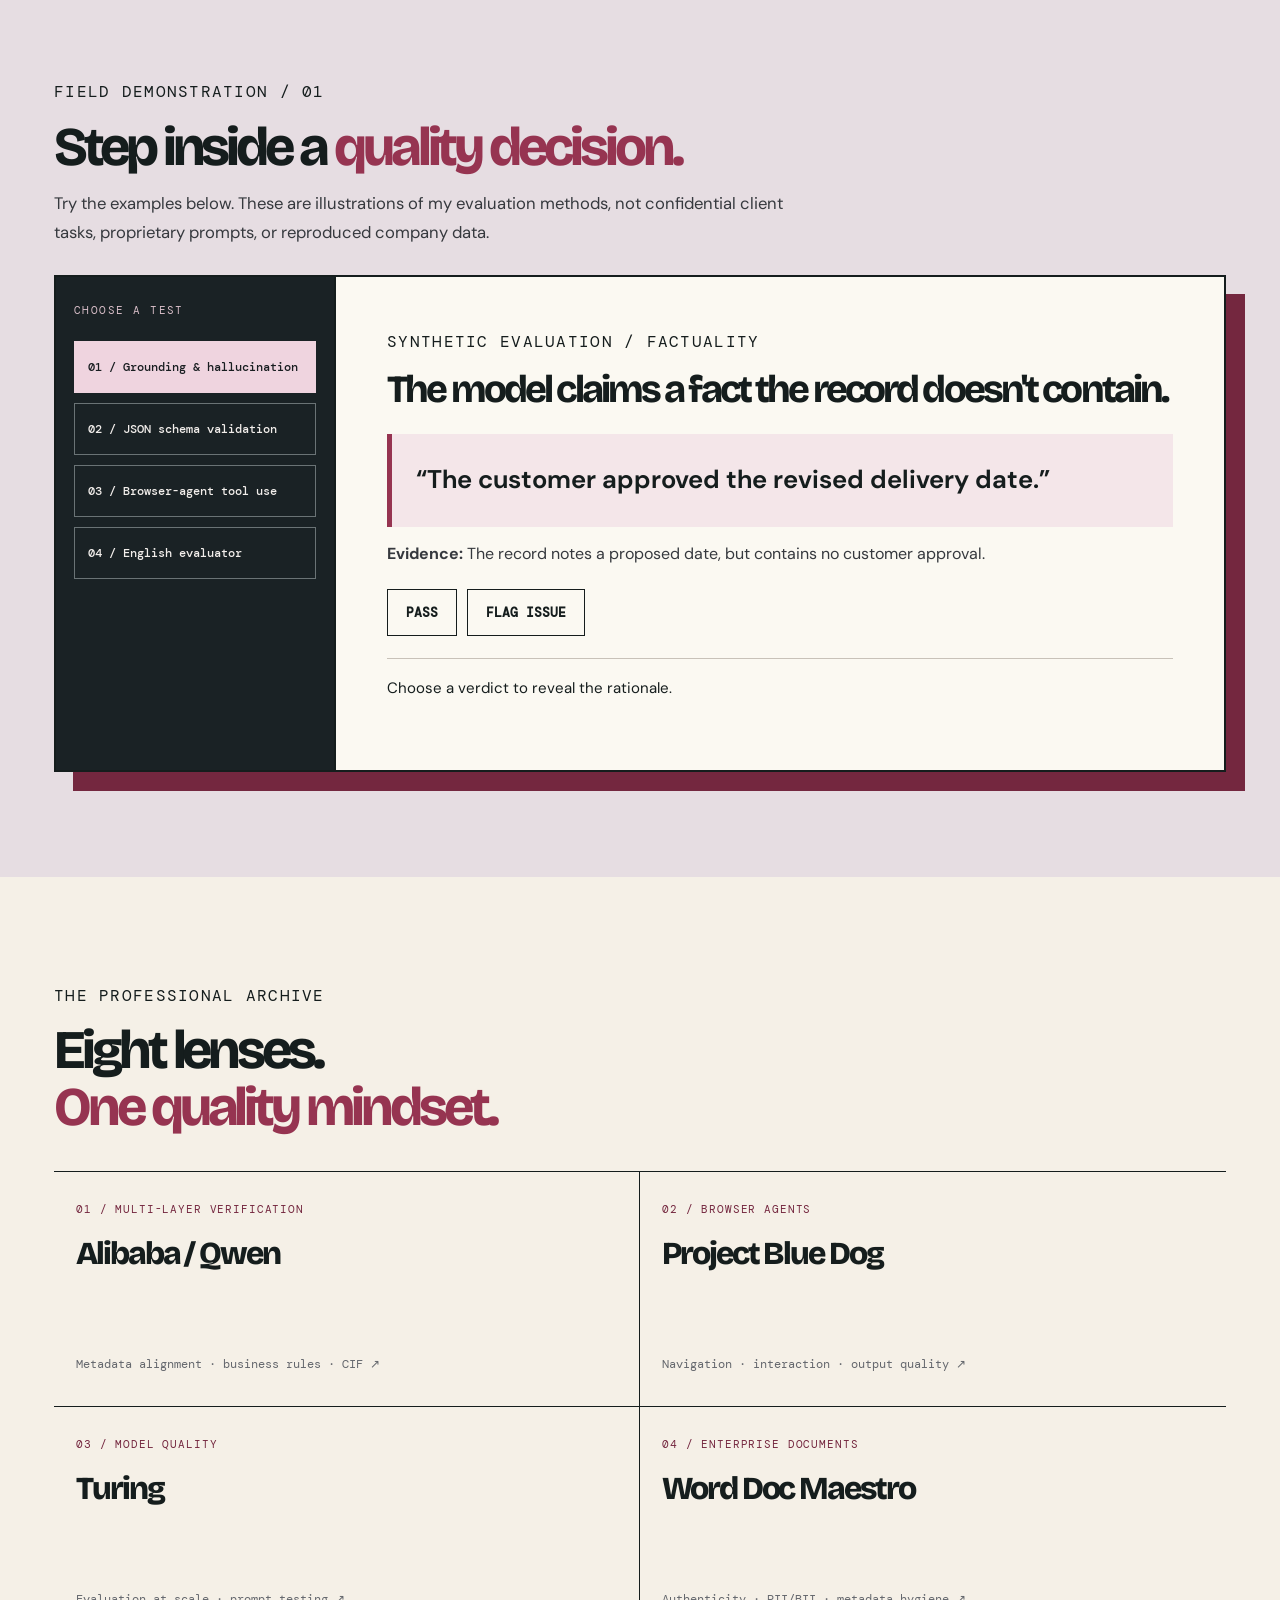
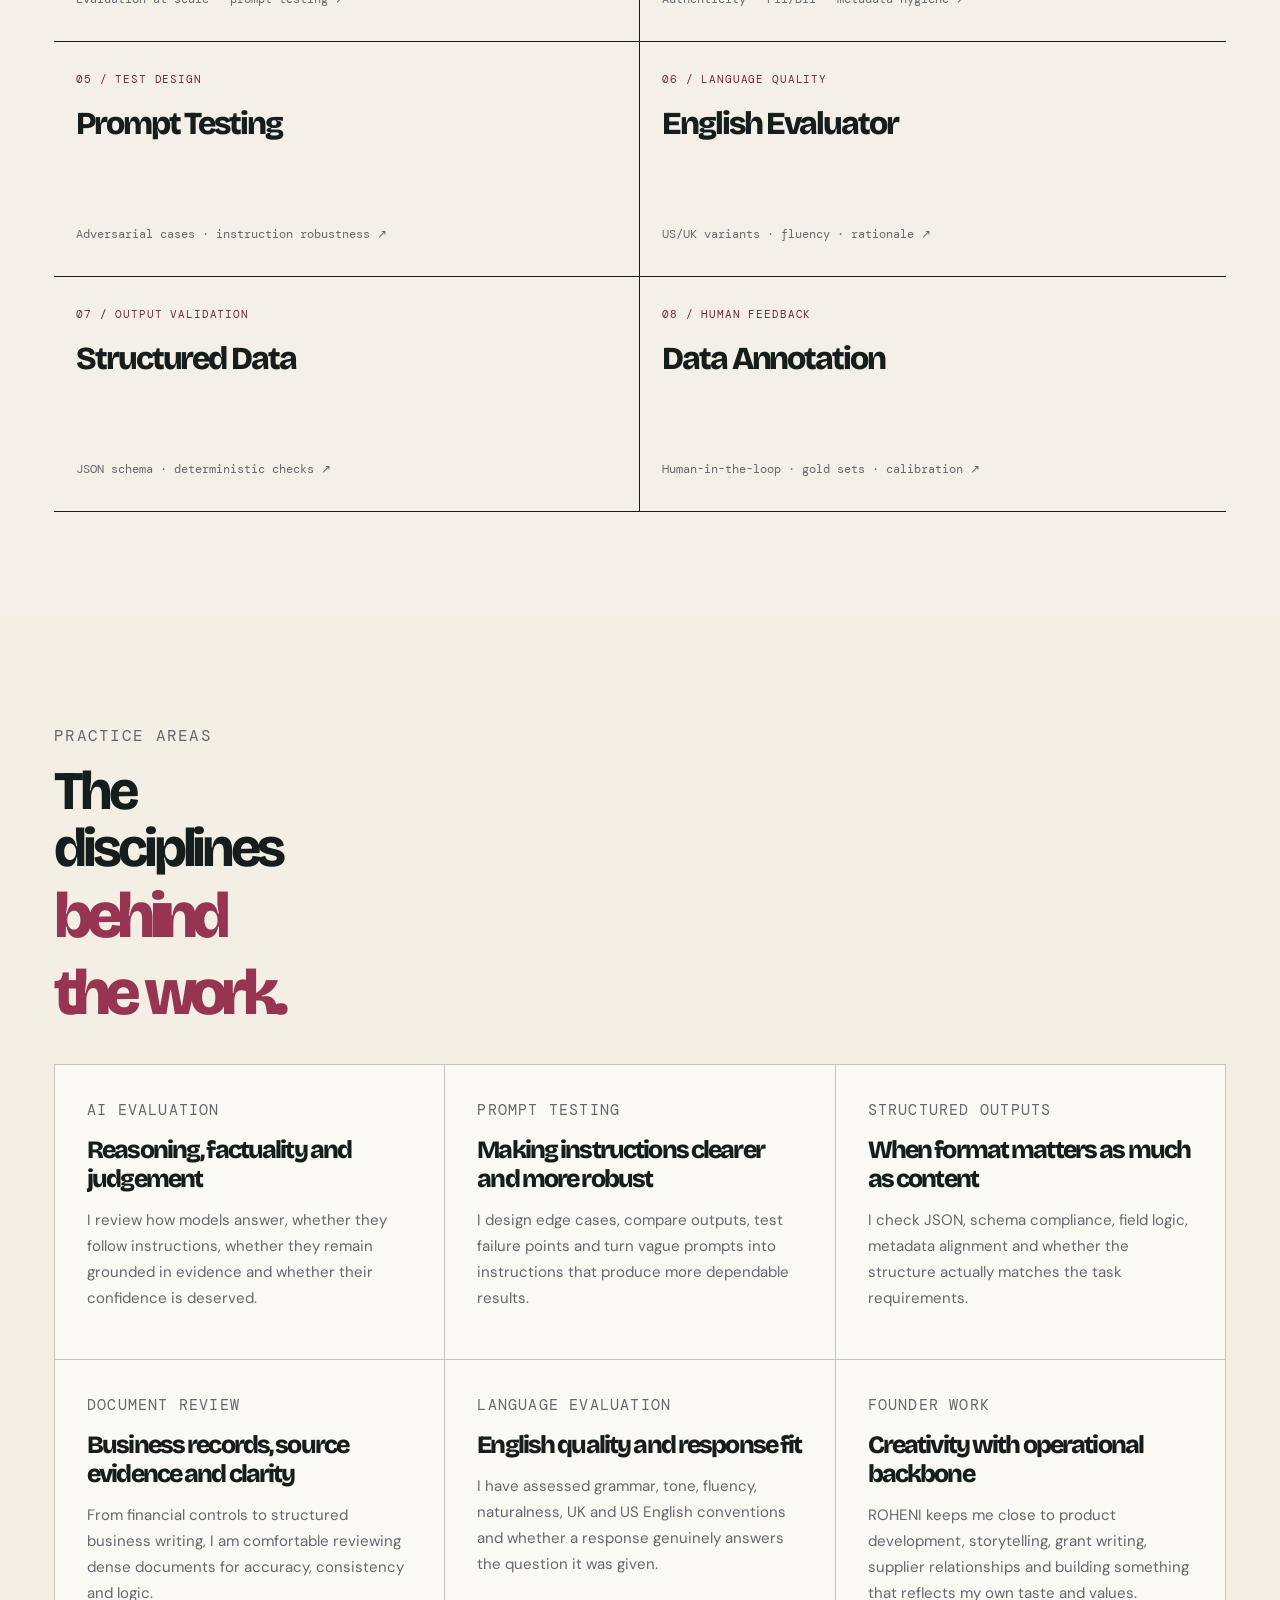
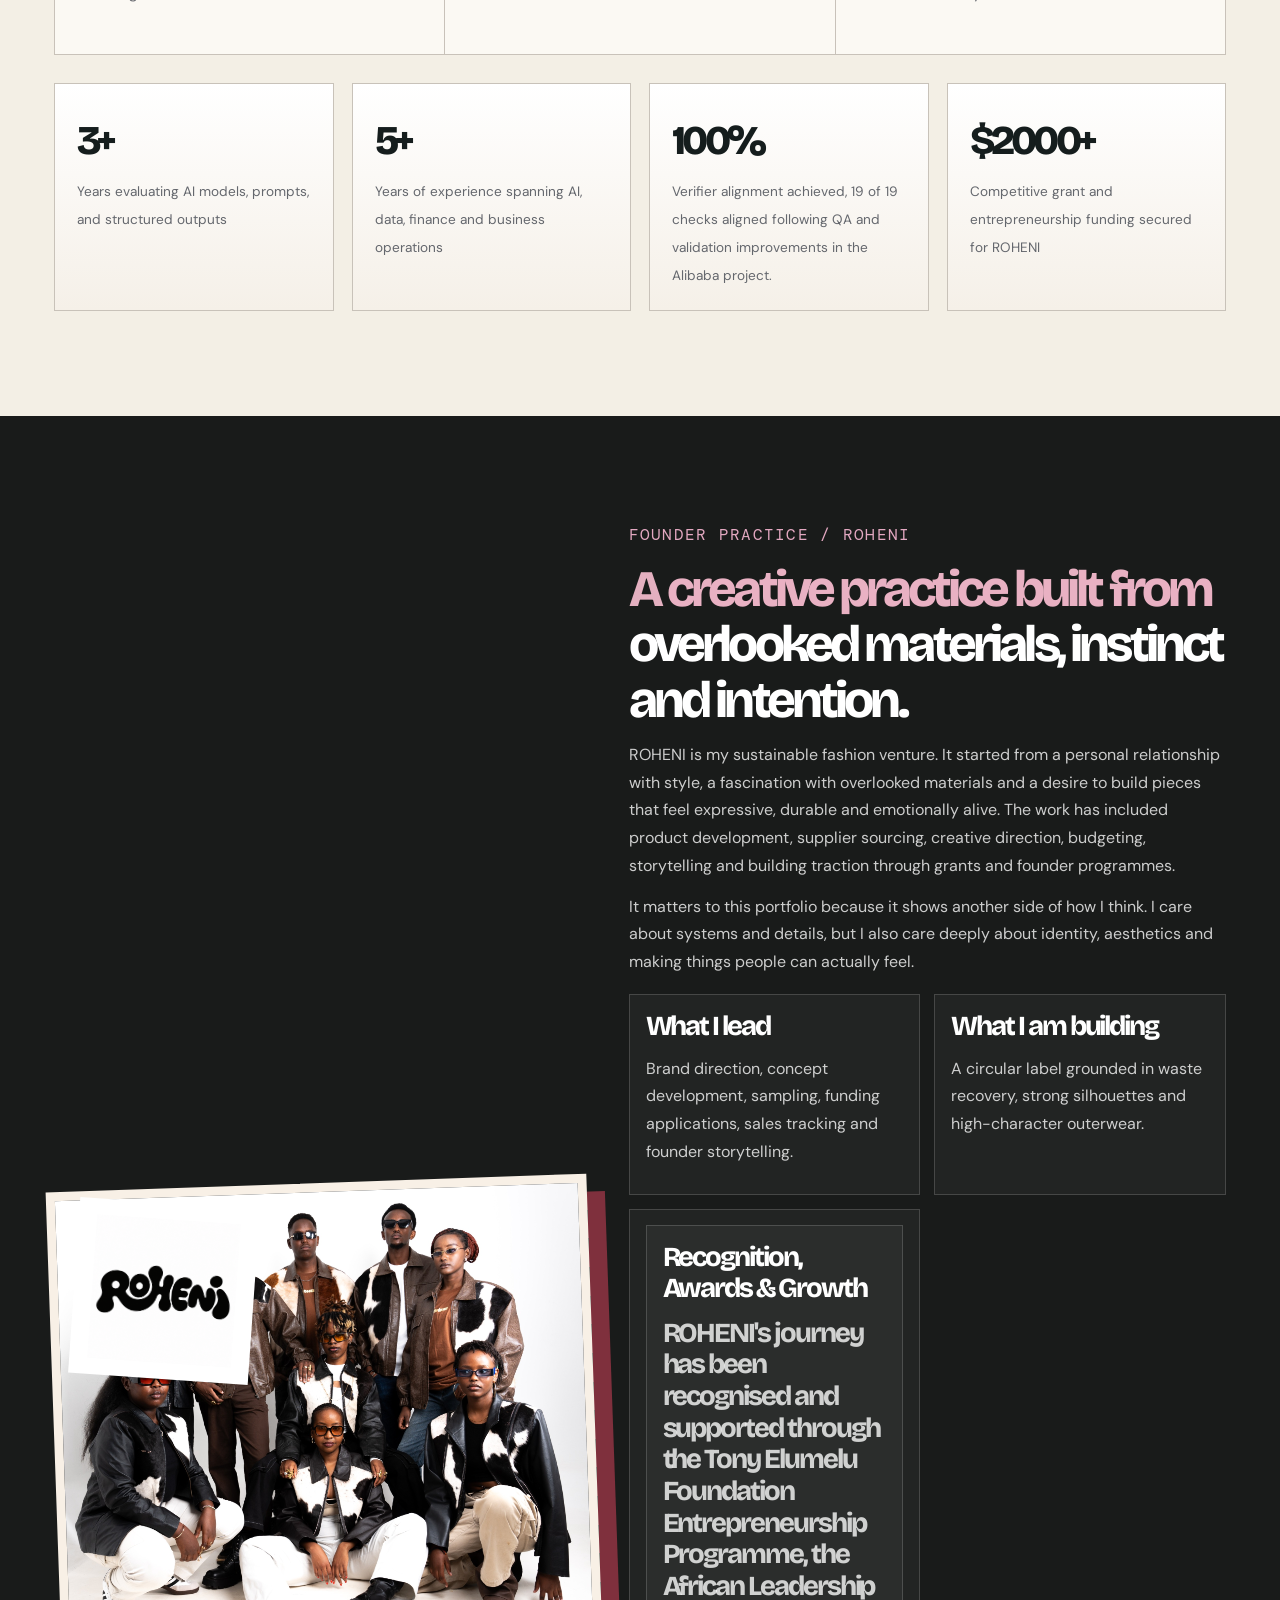
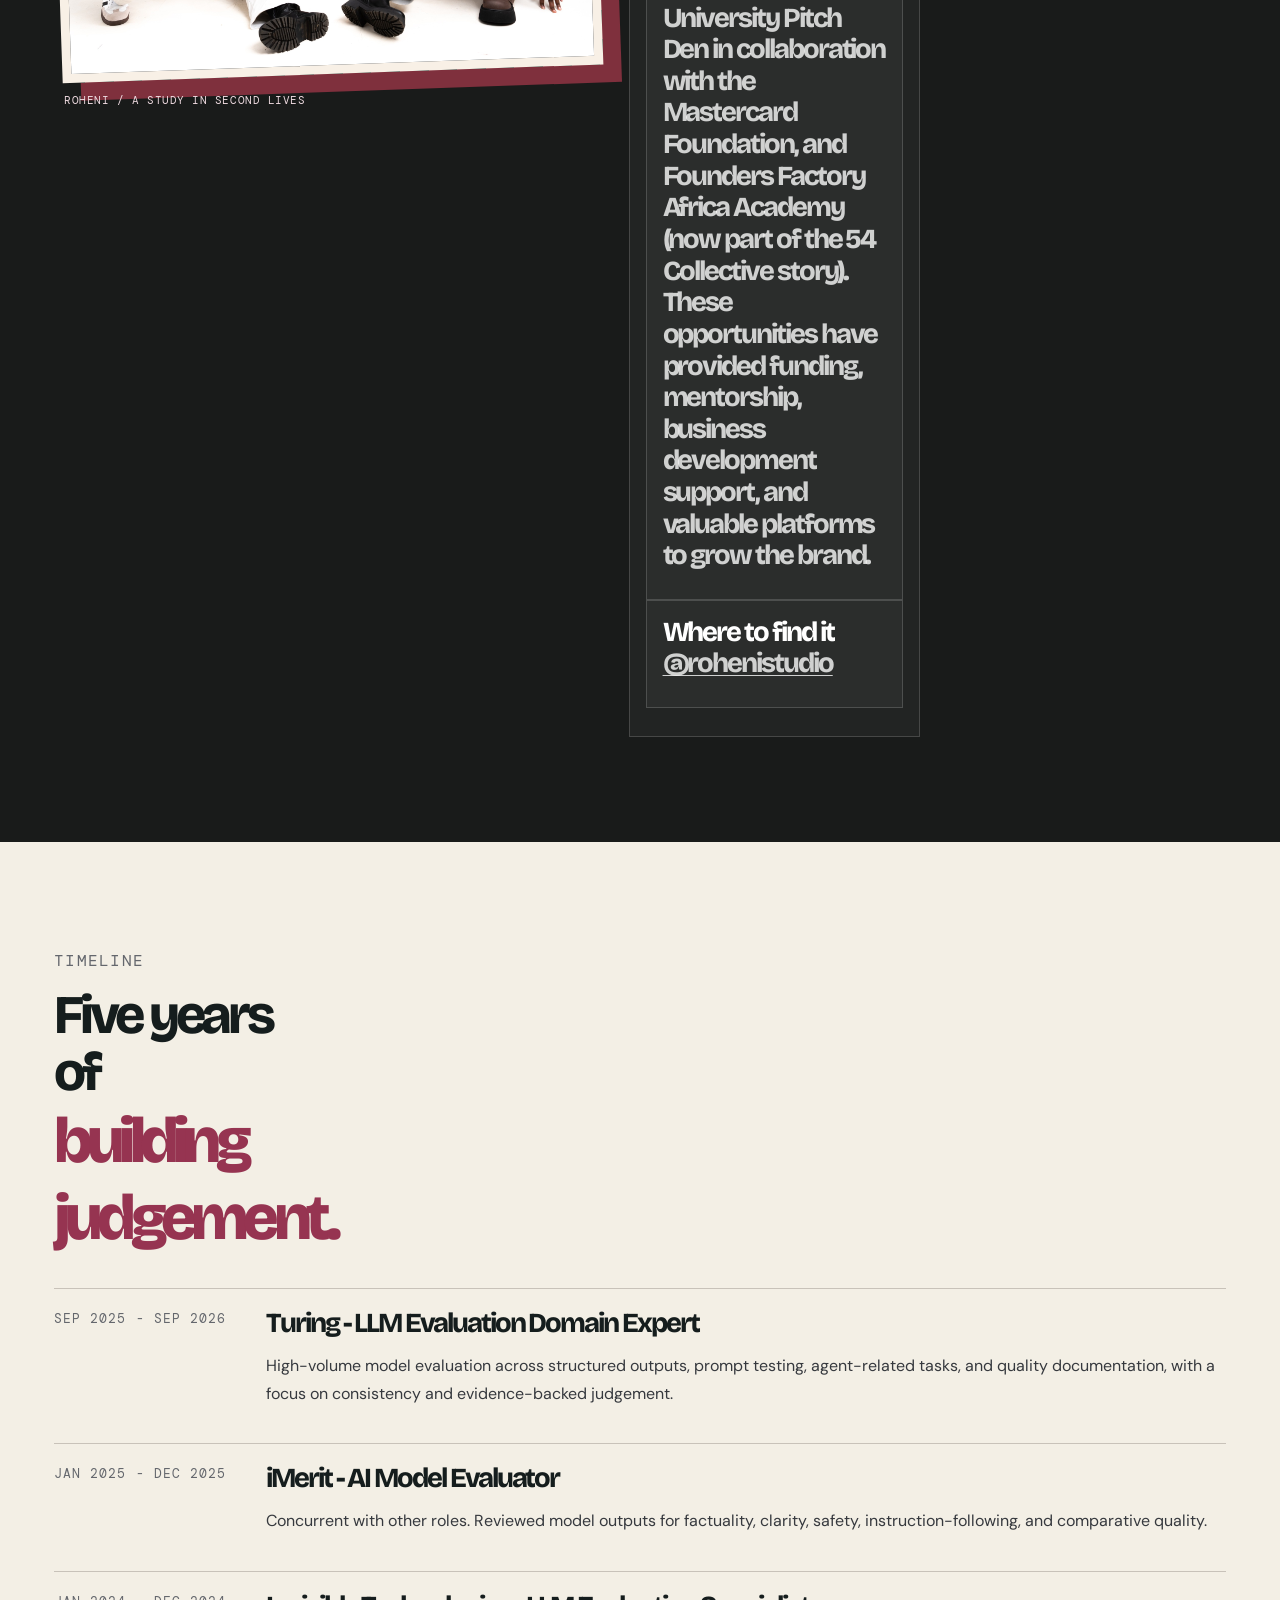
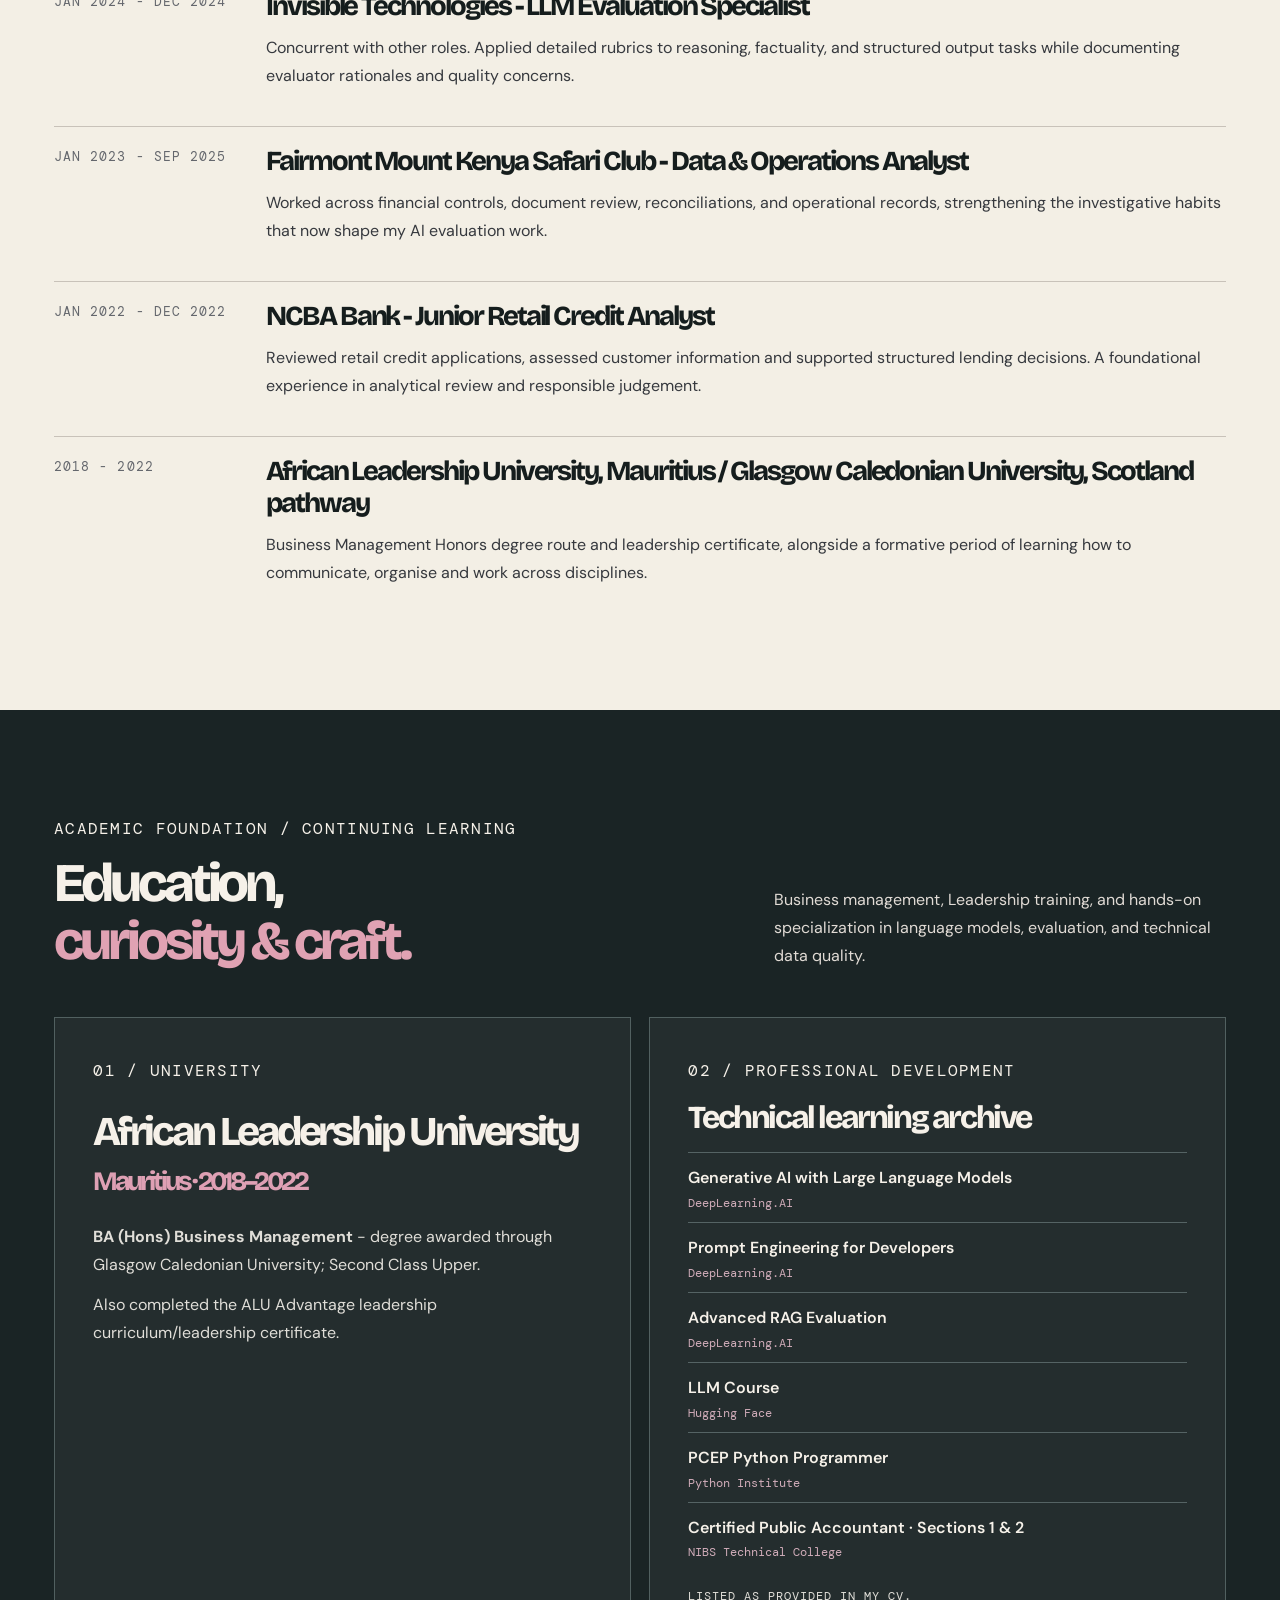
==== commit 12b810a5: "removing AI work" ====
--- a/index.html
+++ b/index.html
@@ -290,7 +290,7 @@
 <li><b>LLM Course</b><span>Hugging Face</span></li>
 <li><b>PCEP Python Programmer</b><span>Python Institute</span></li>
 <li><b>Certified Public Accountant · Sections 1 &amp; 2</b><span>NIBS Technical College</span></li>
-</ul><p class="micro">Listed as provided in my CV. Certificate issuance/completion documentation should be verified before publication; a course title alone does not establish awarded certification.</p></article></div></div></section>
+</ul><p class="micro">Listed as provided in my CV.</p></article></div></div></section>
 
     <section class="section" id="github">
       <div class="wrap">
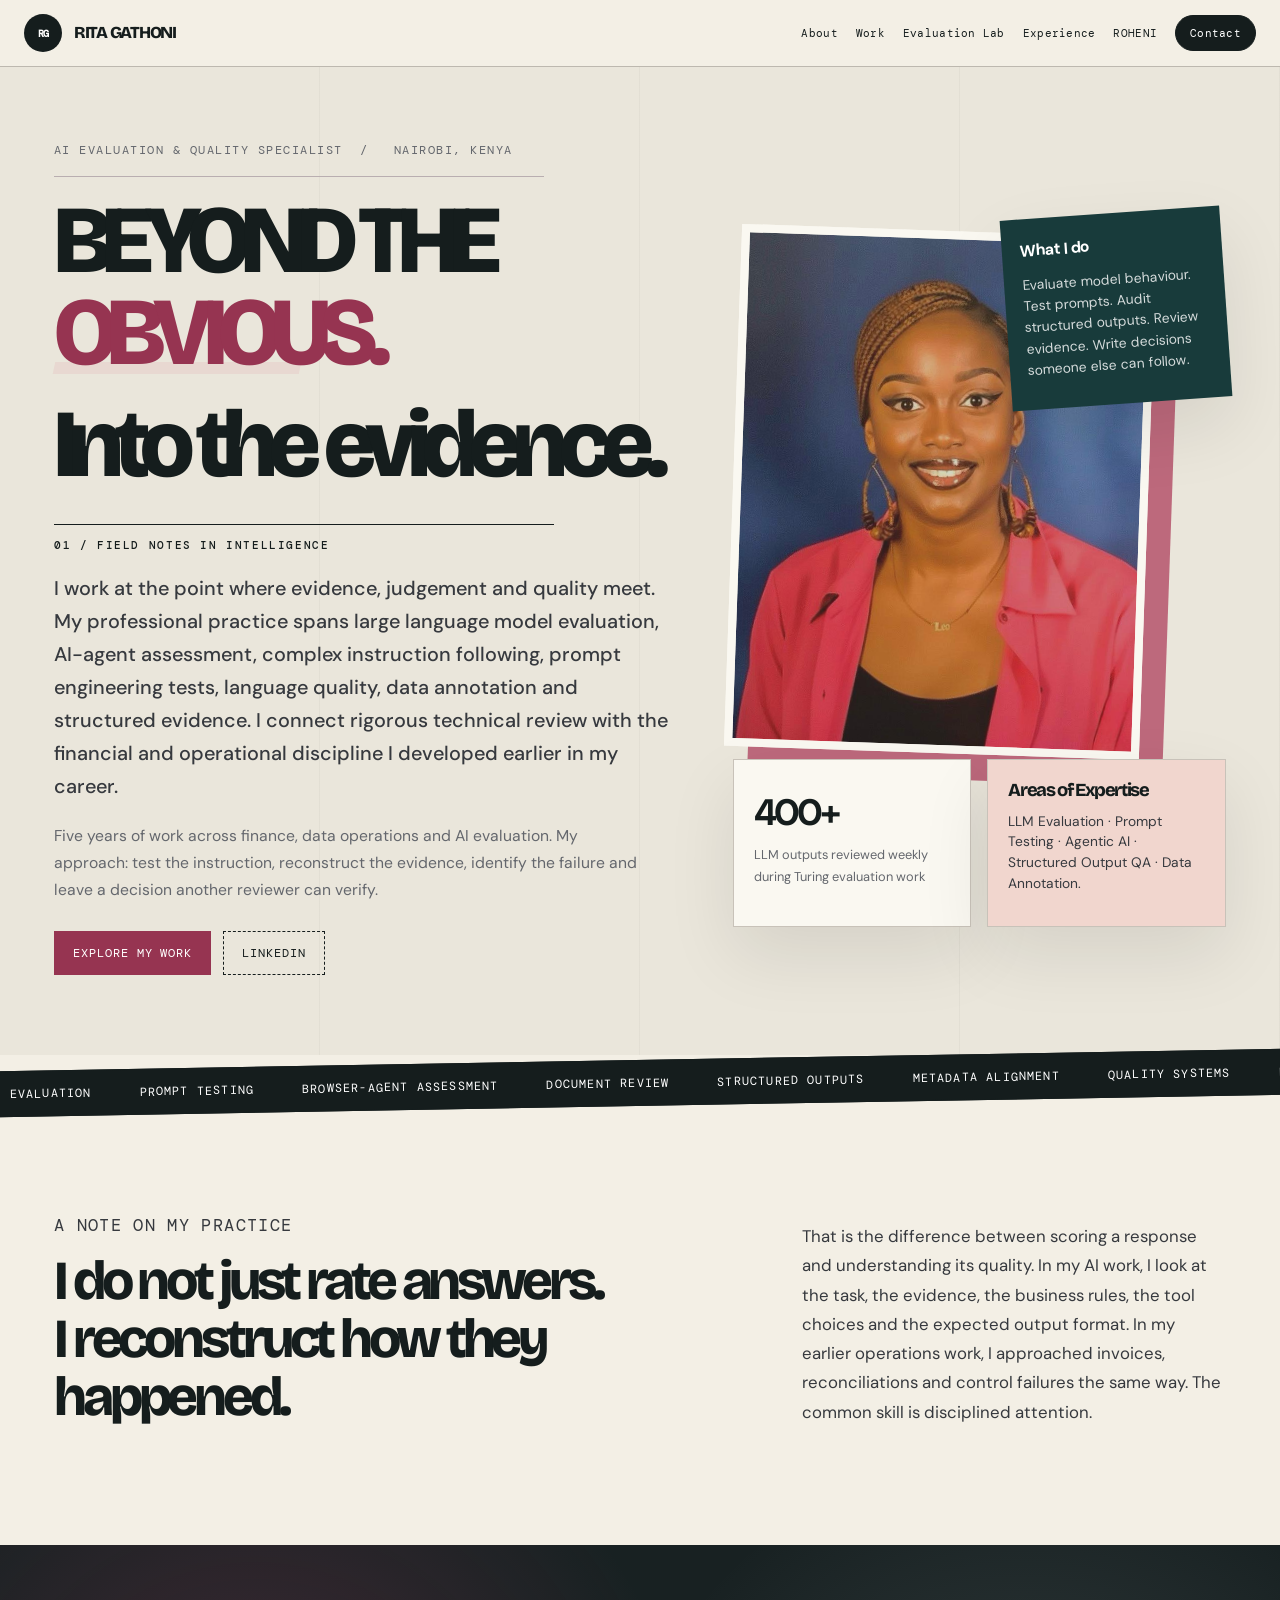
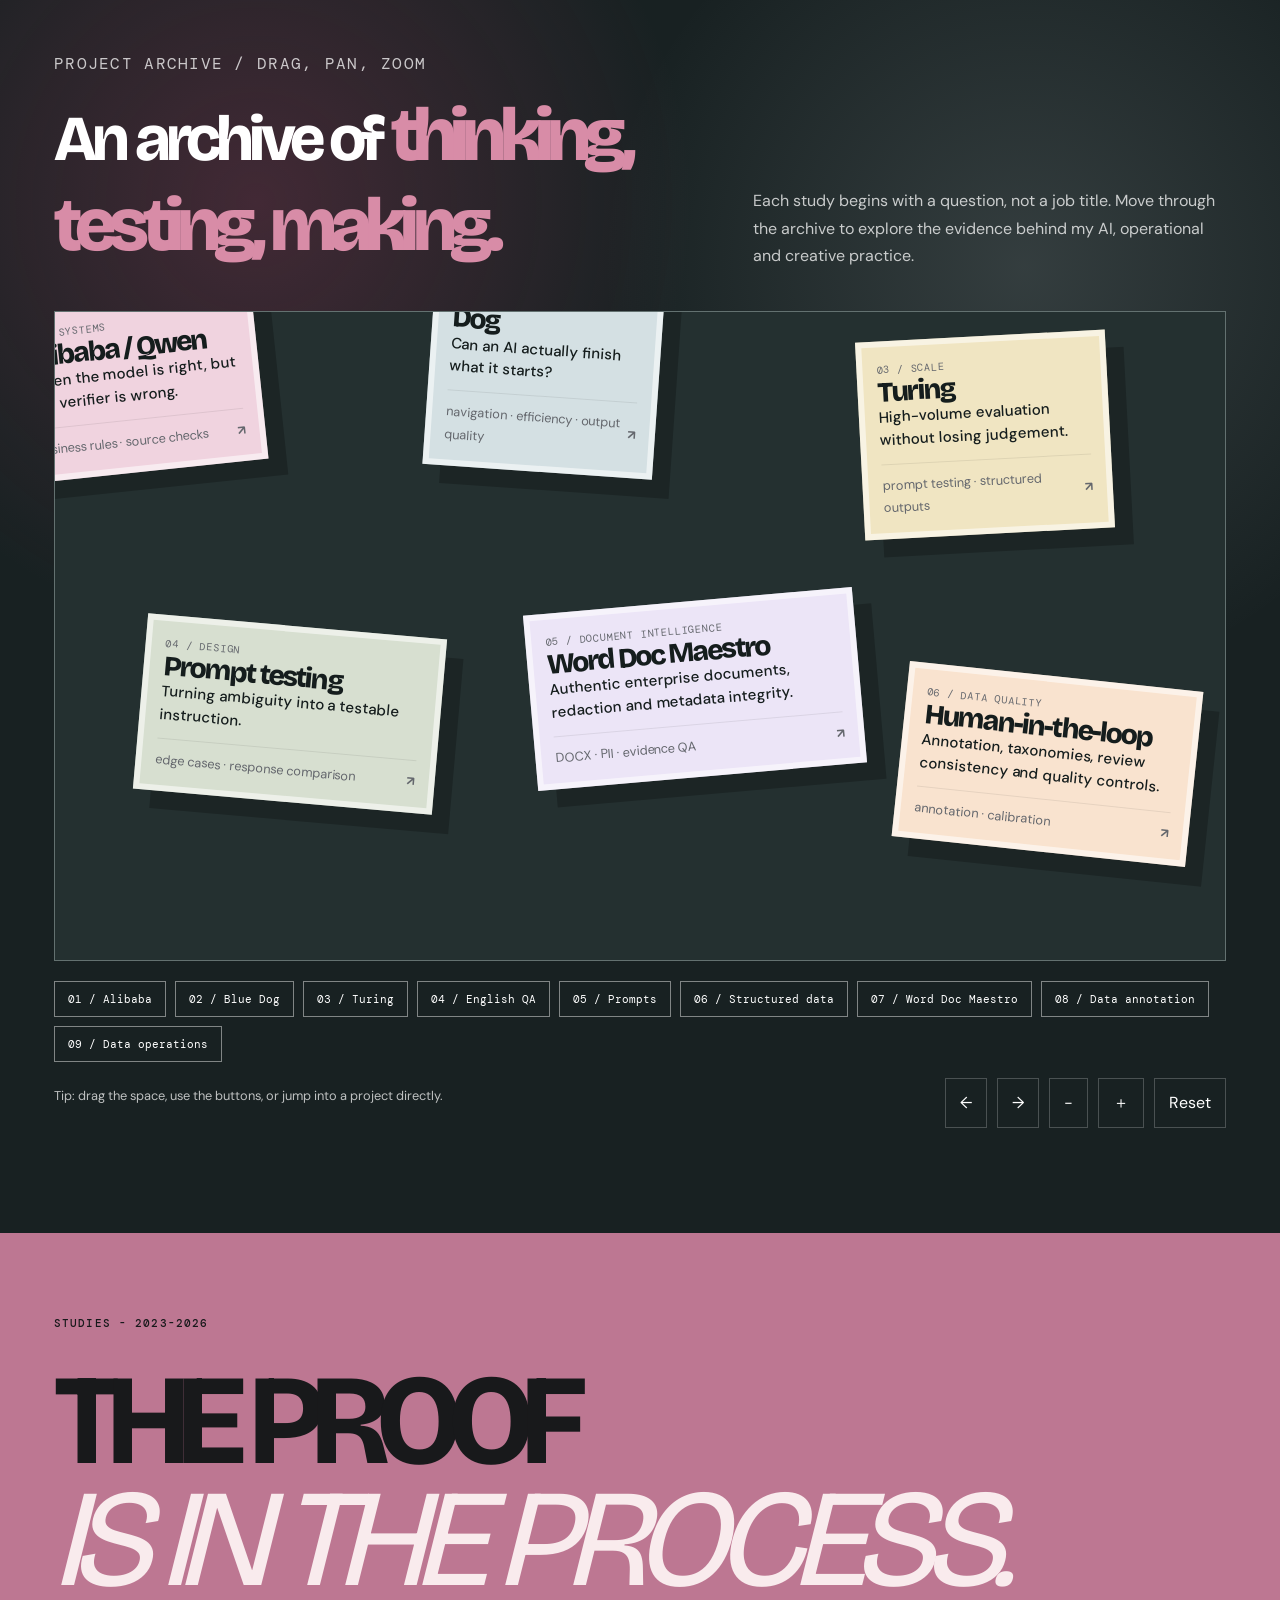
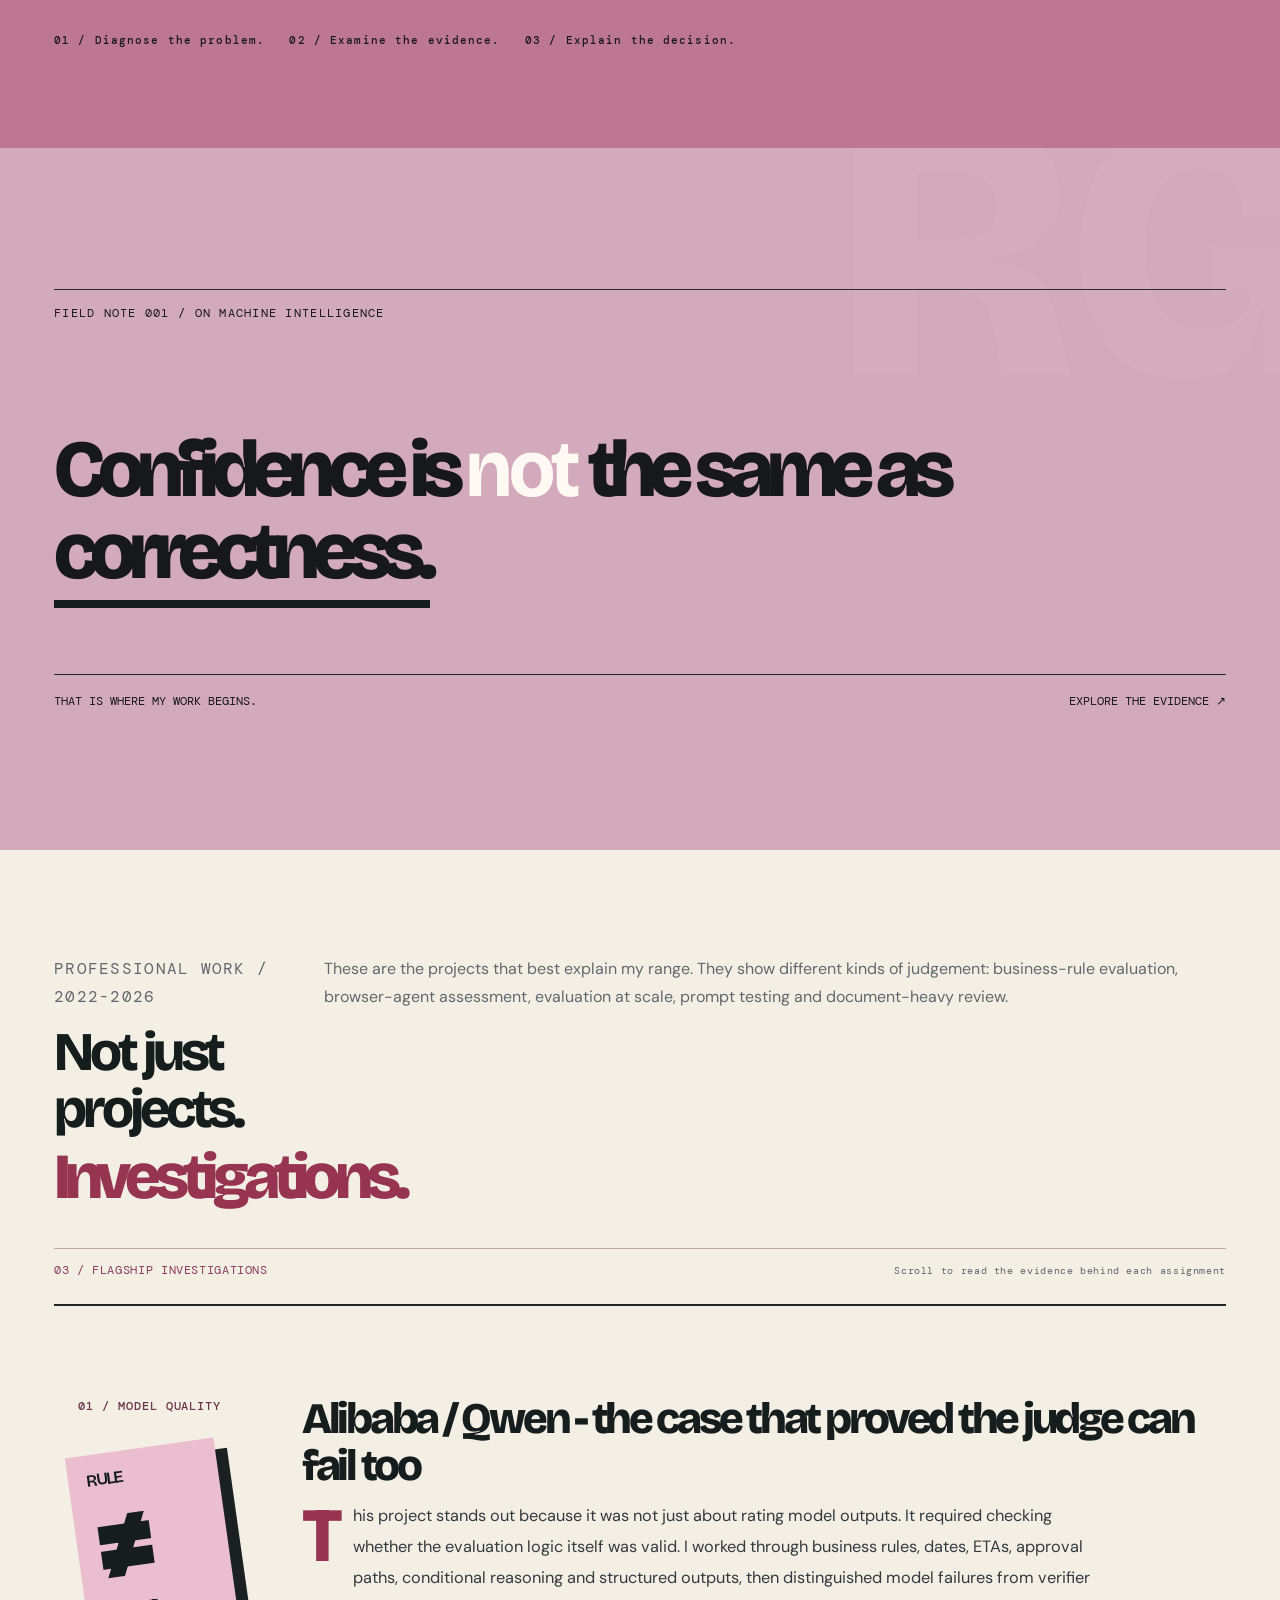
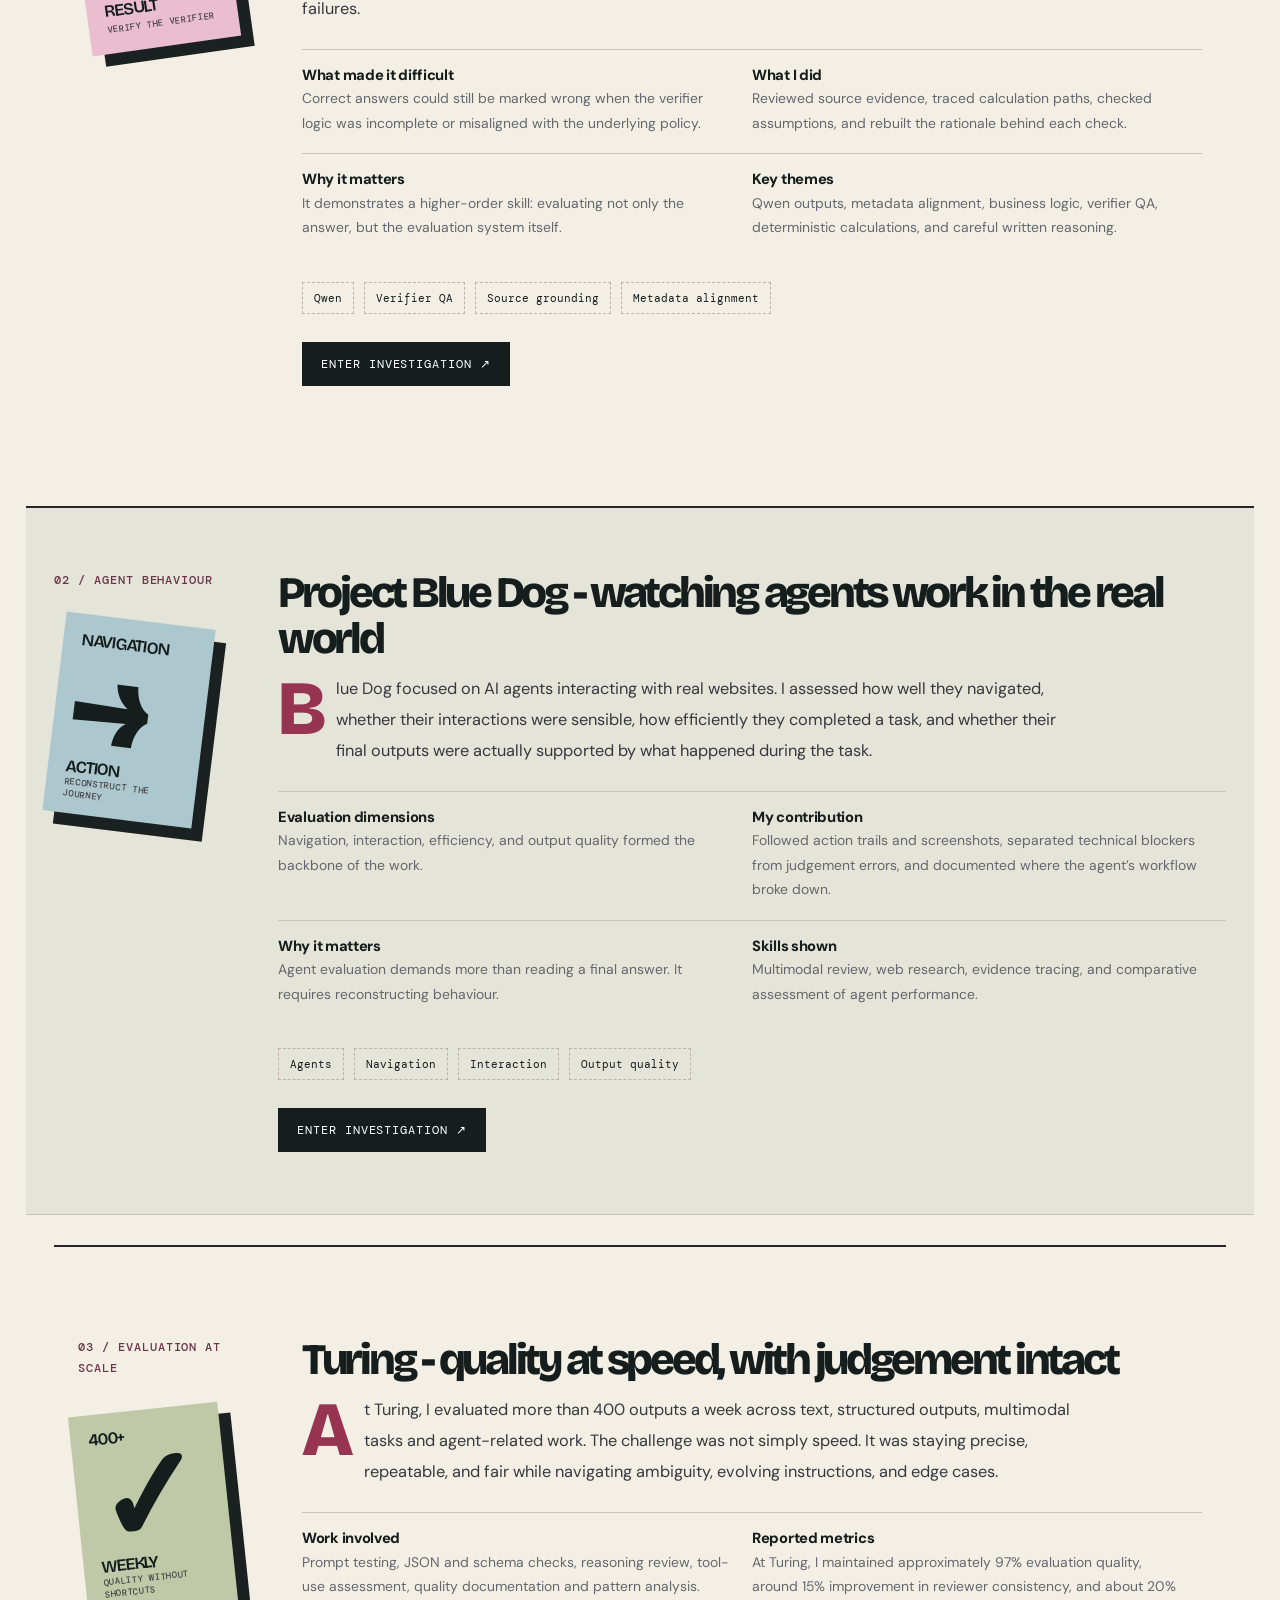
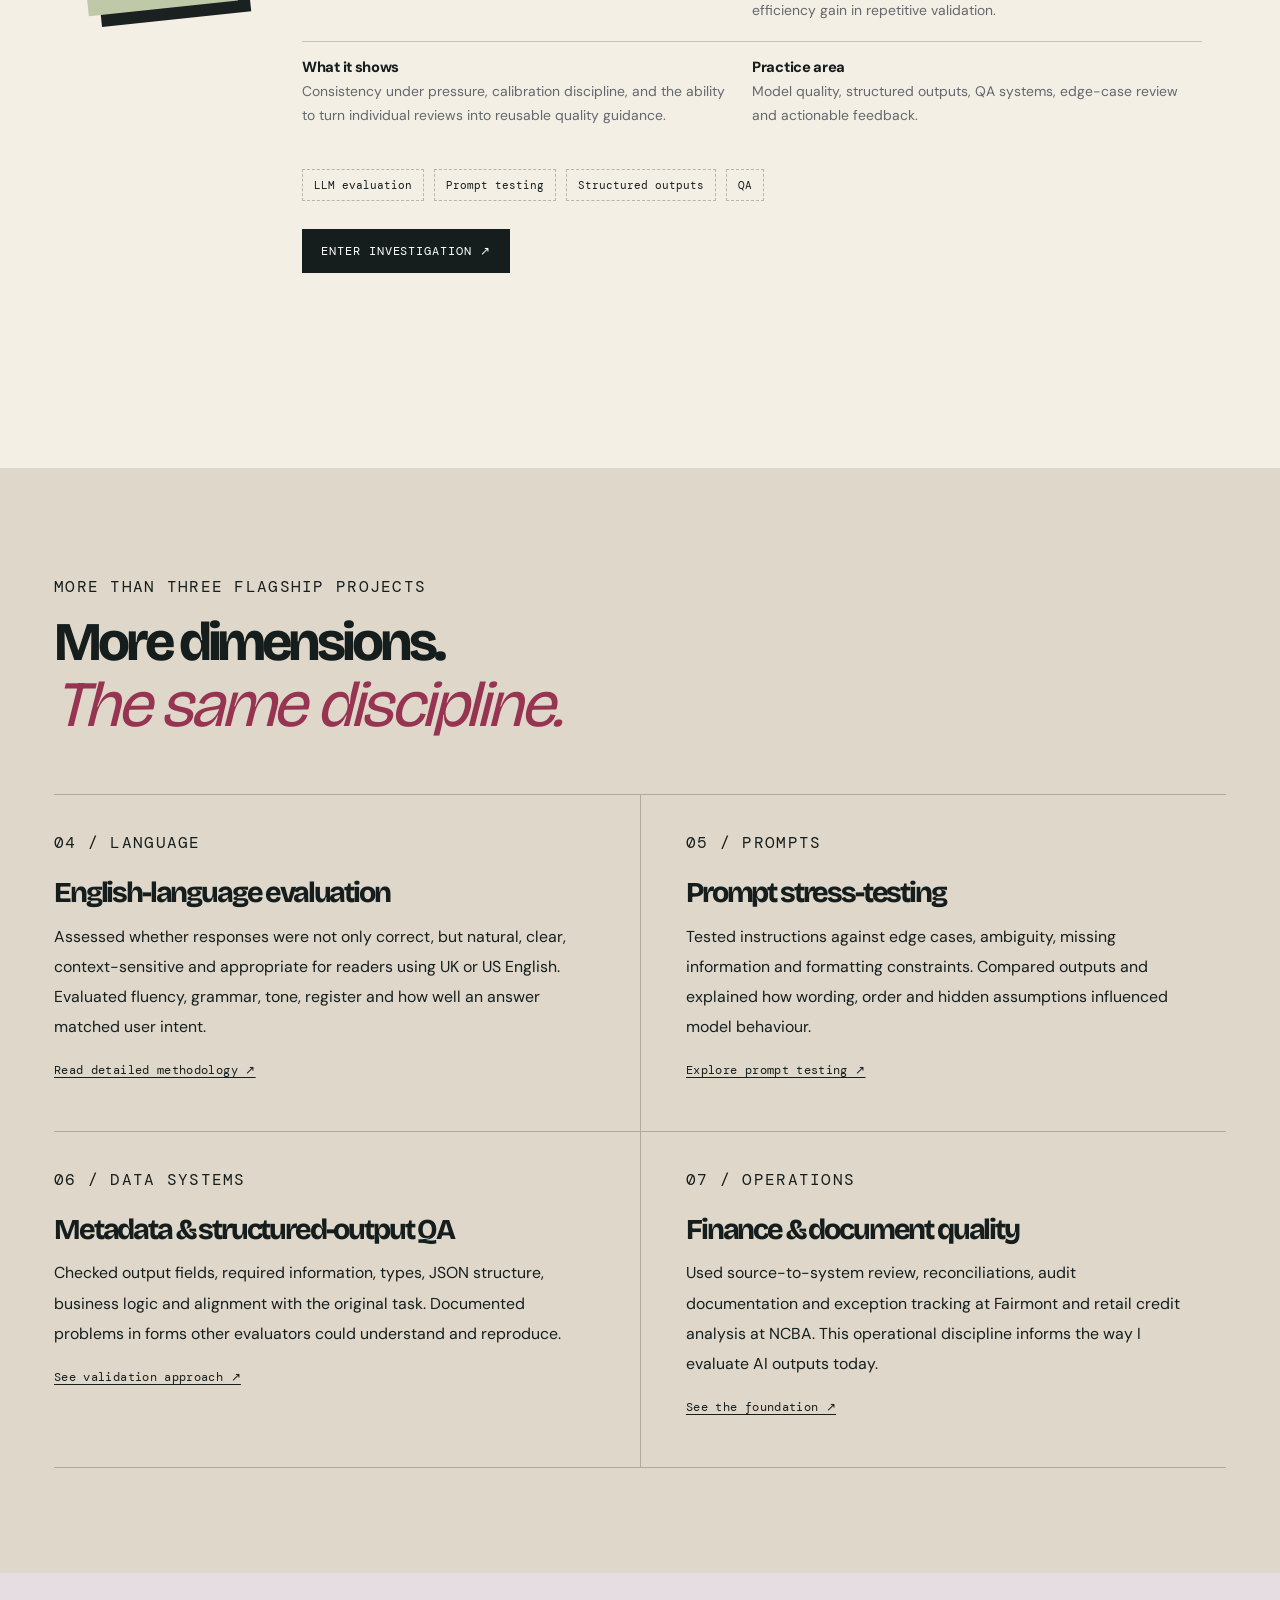
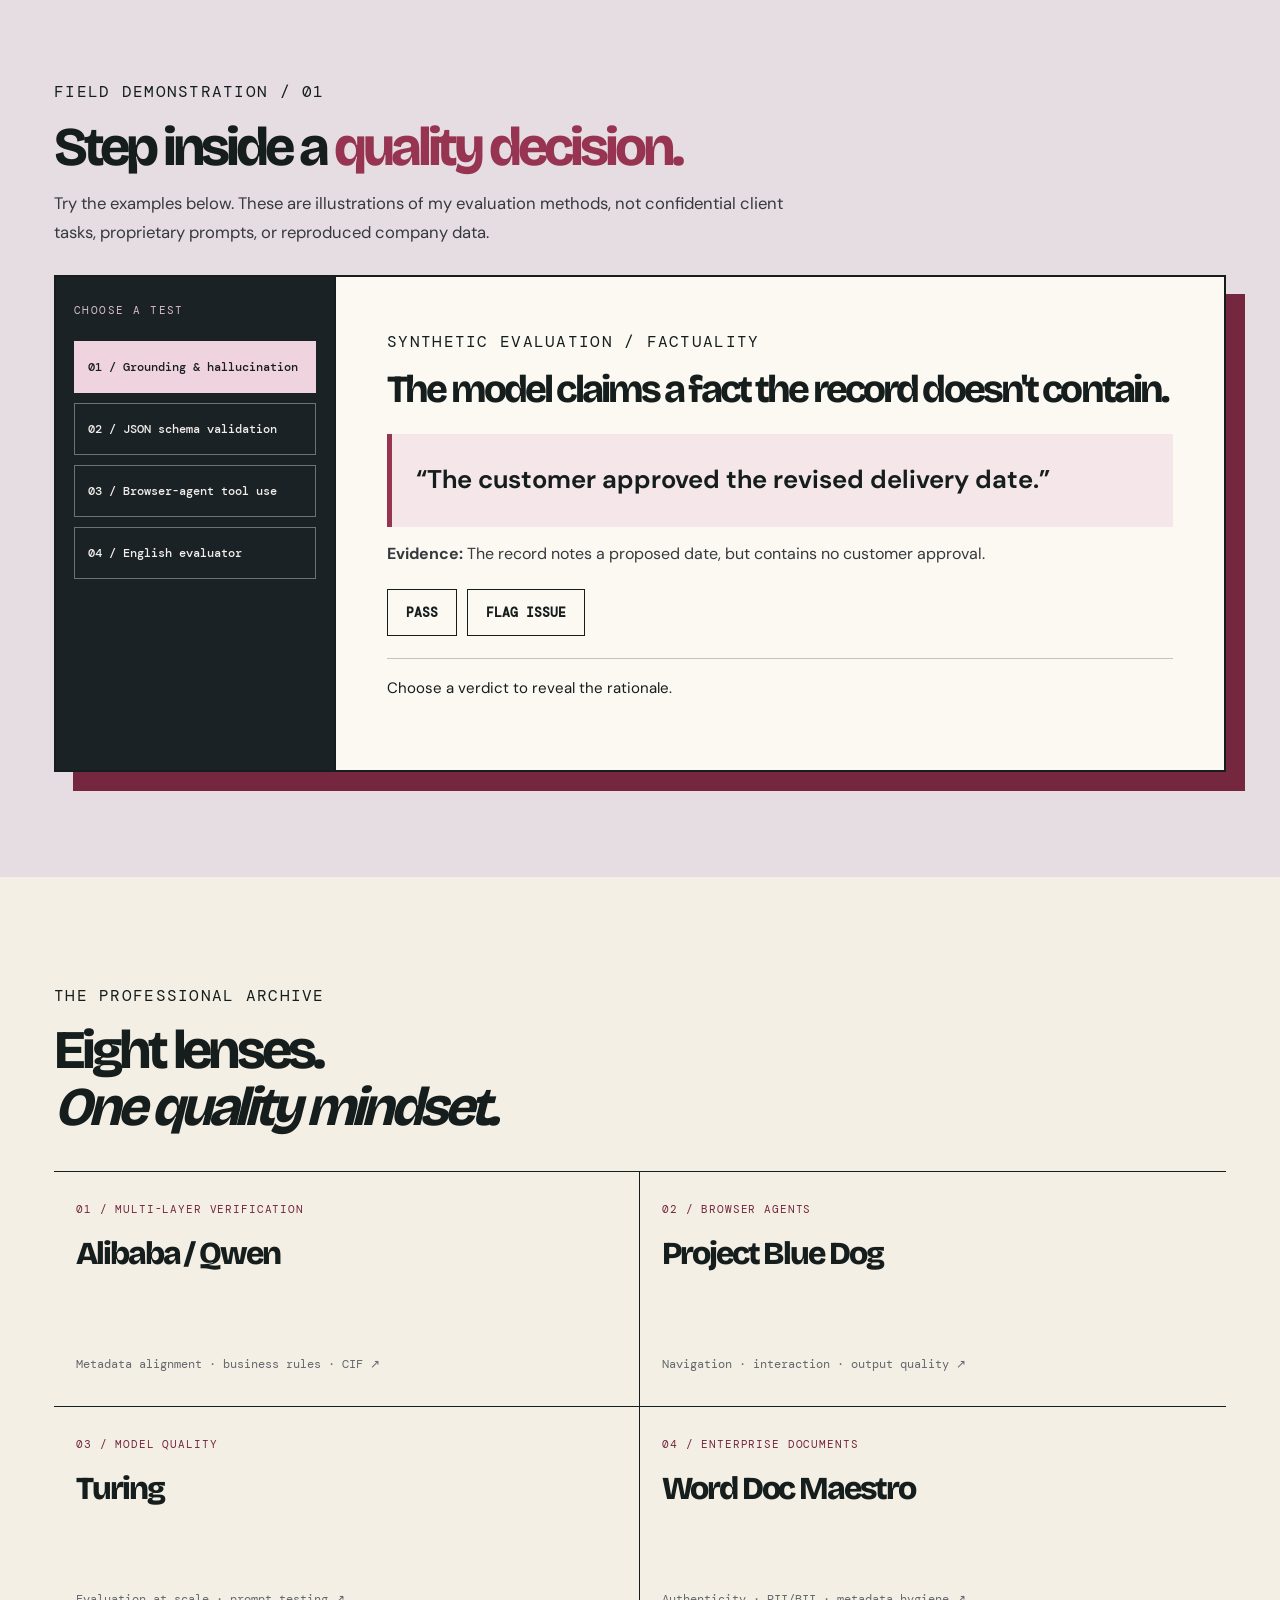
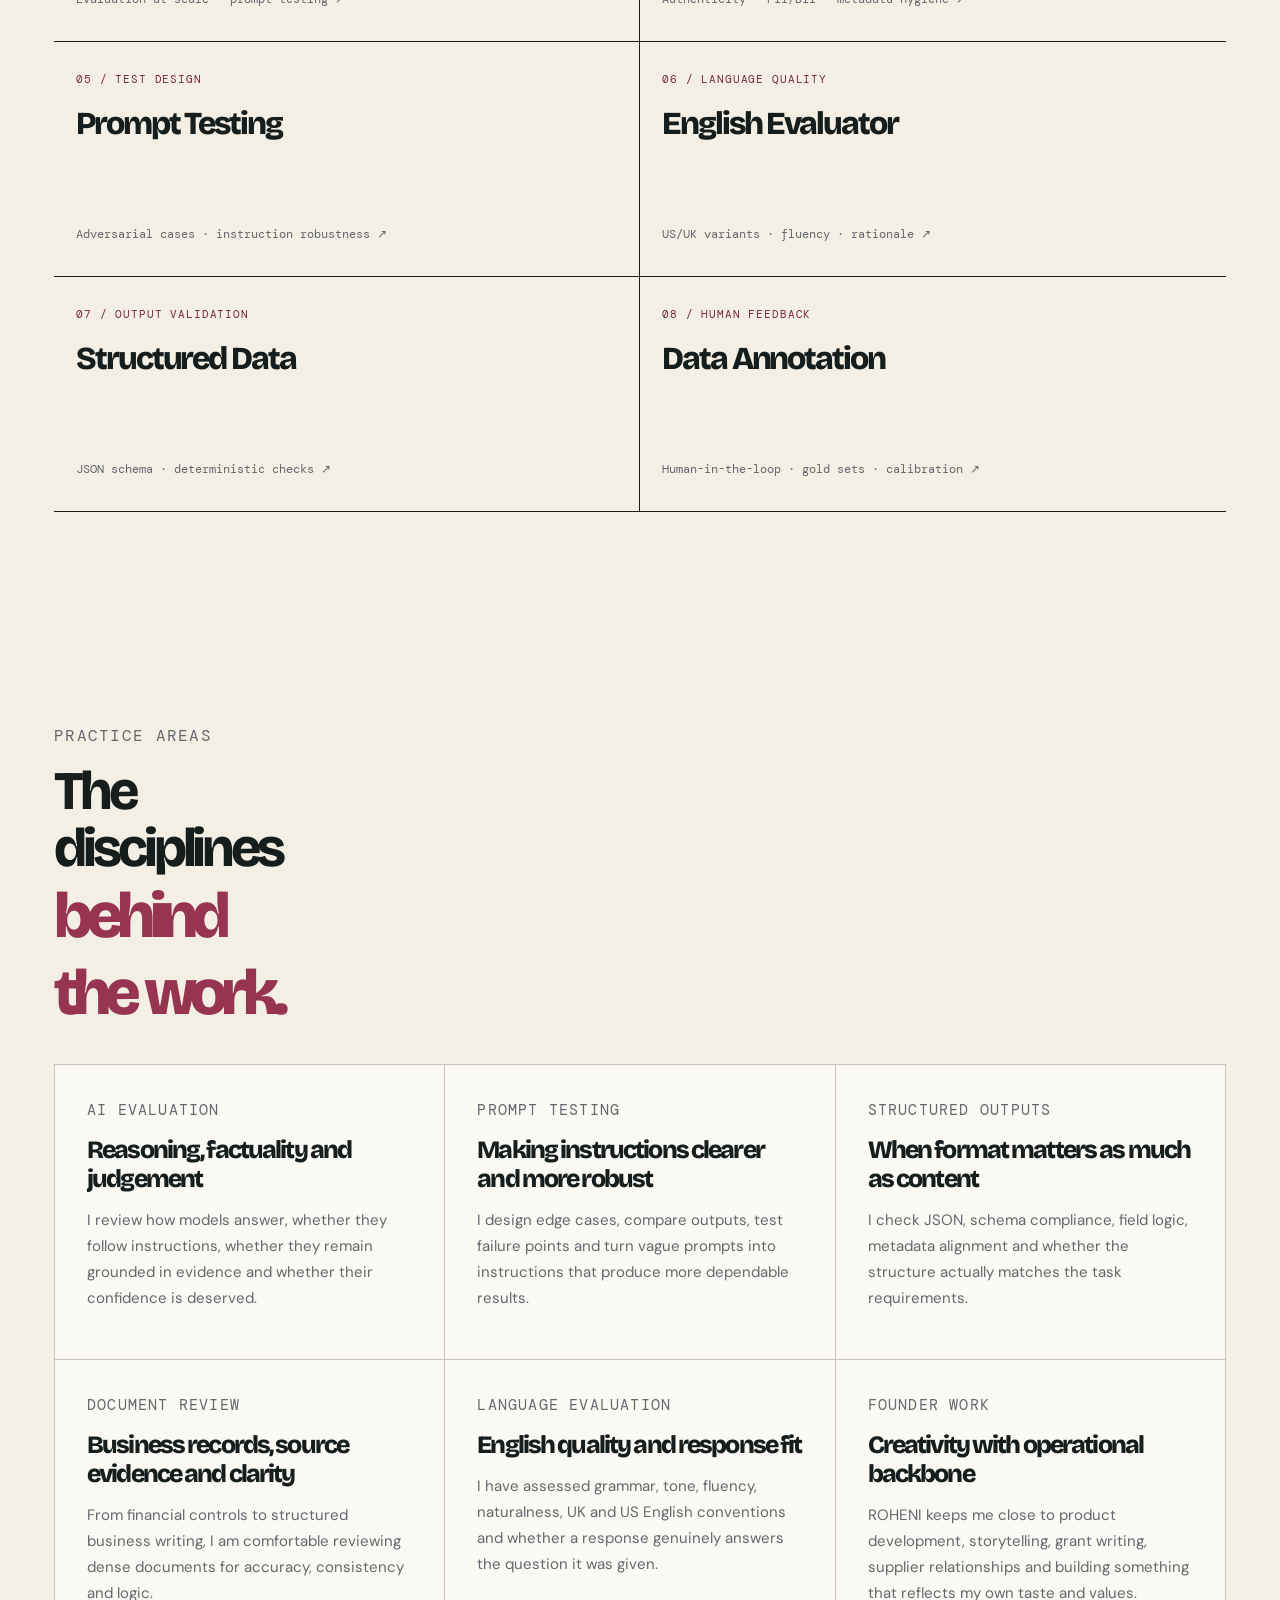
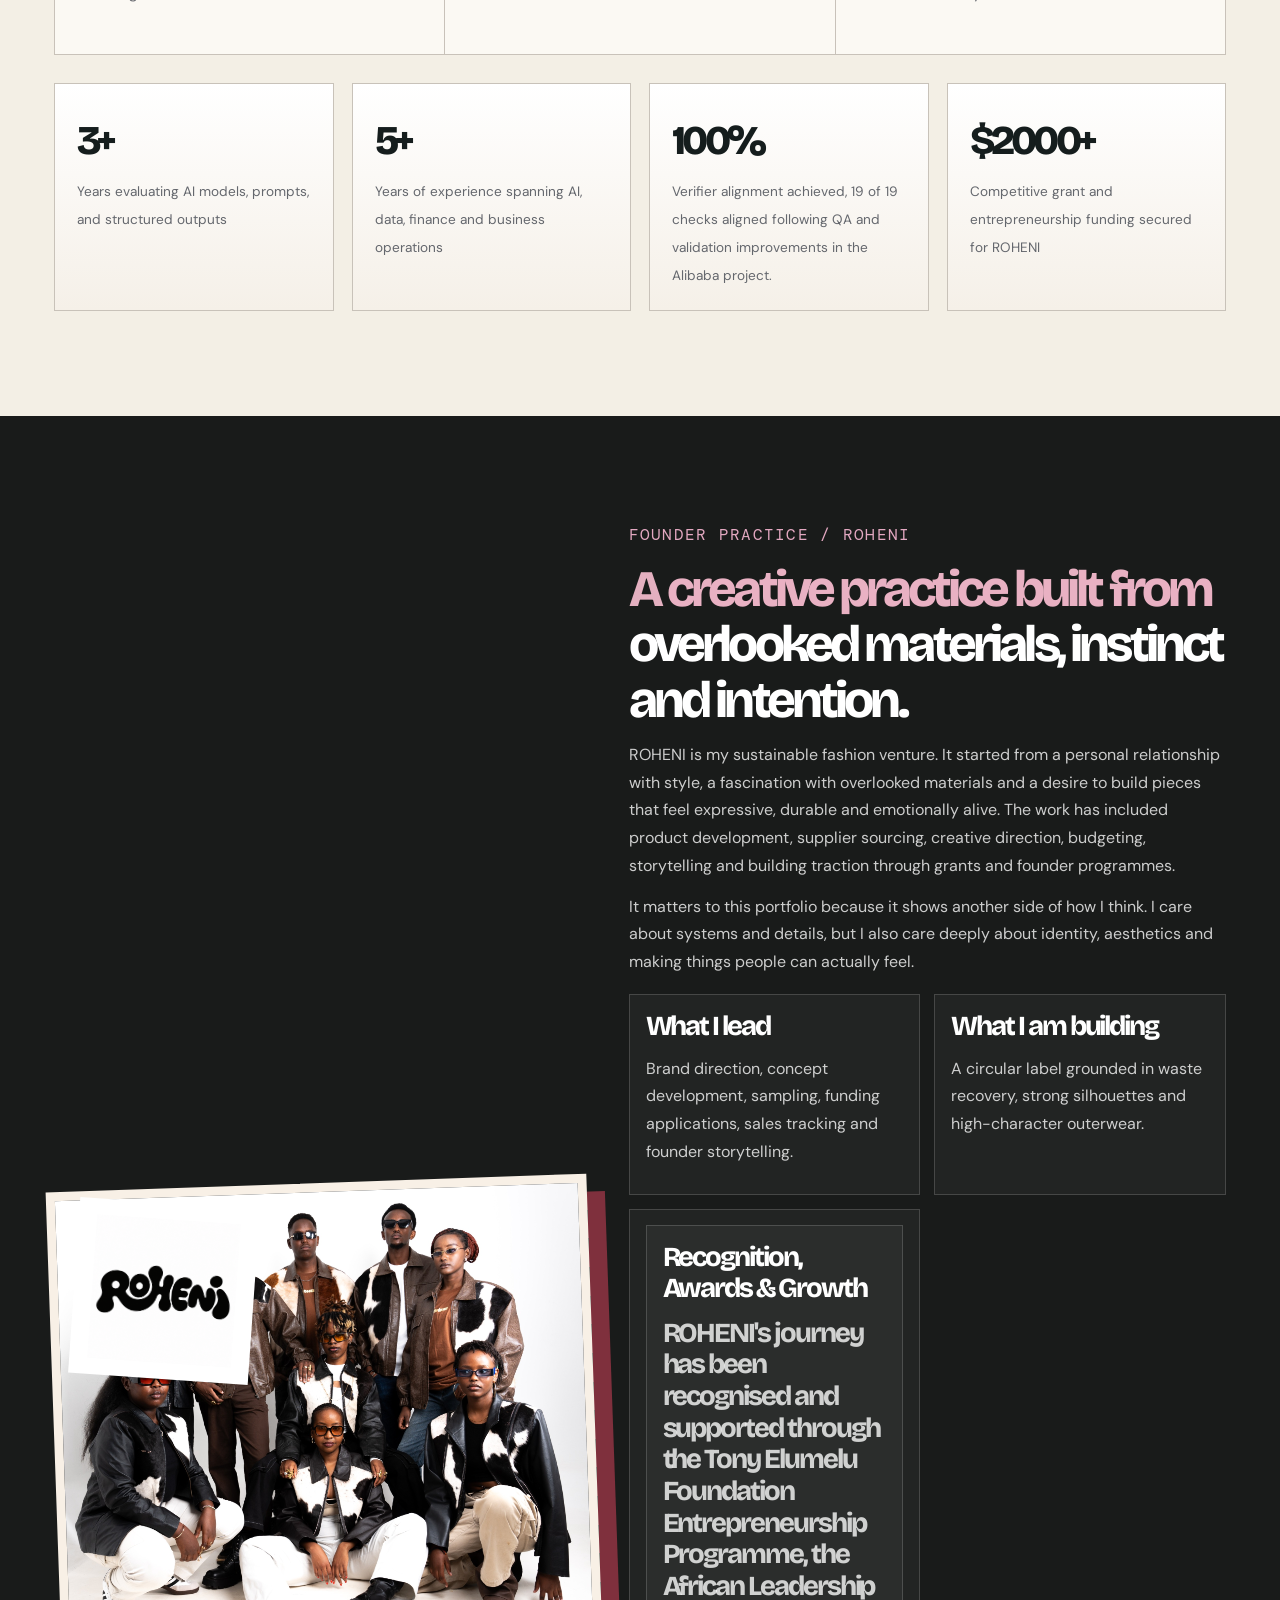
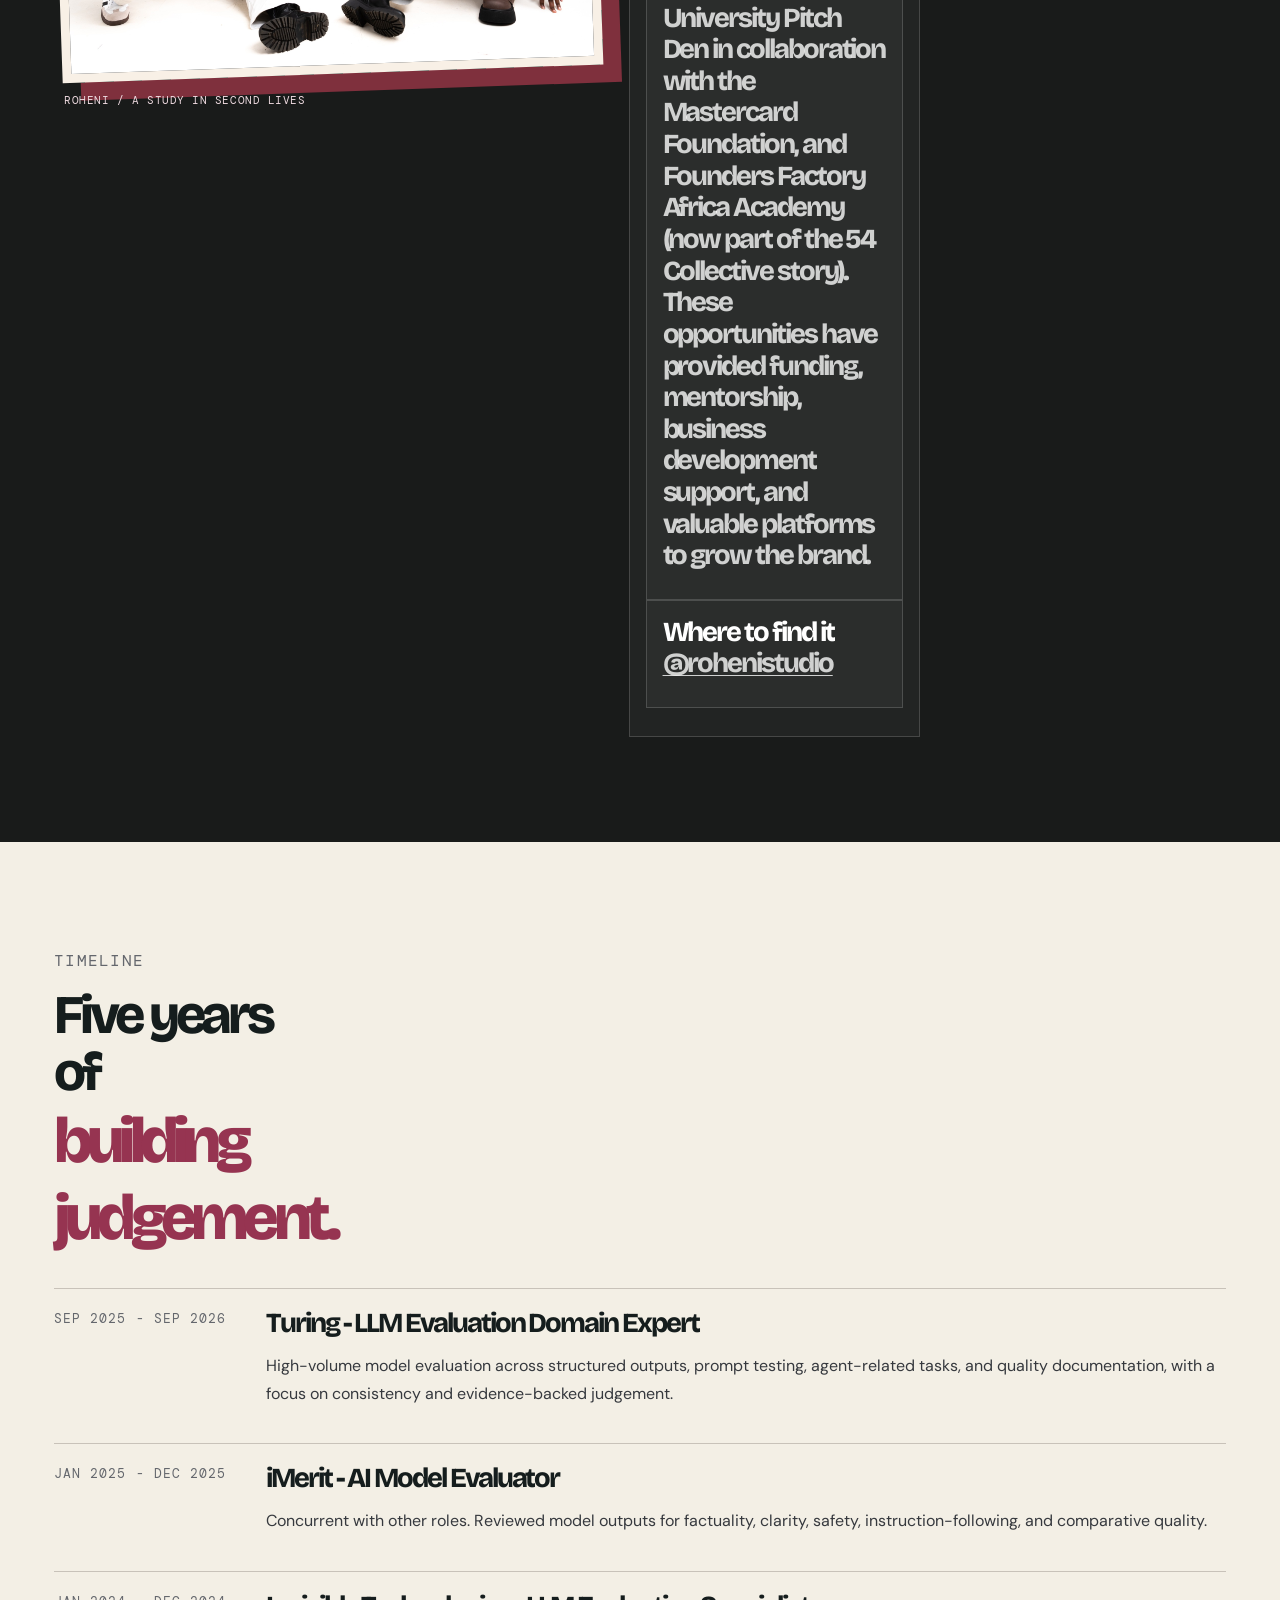
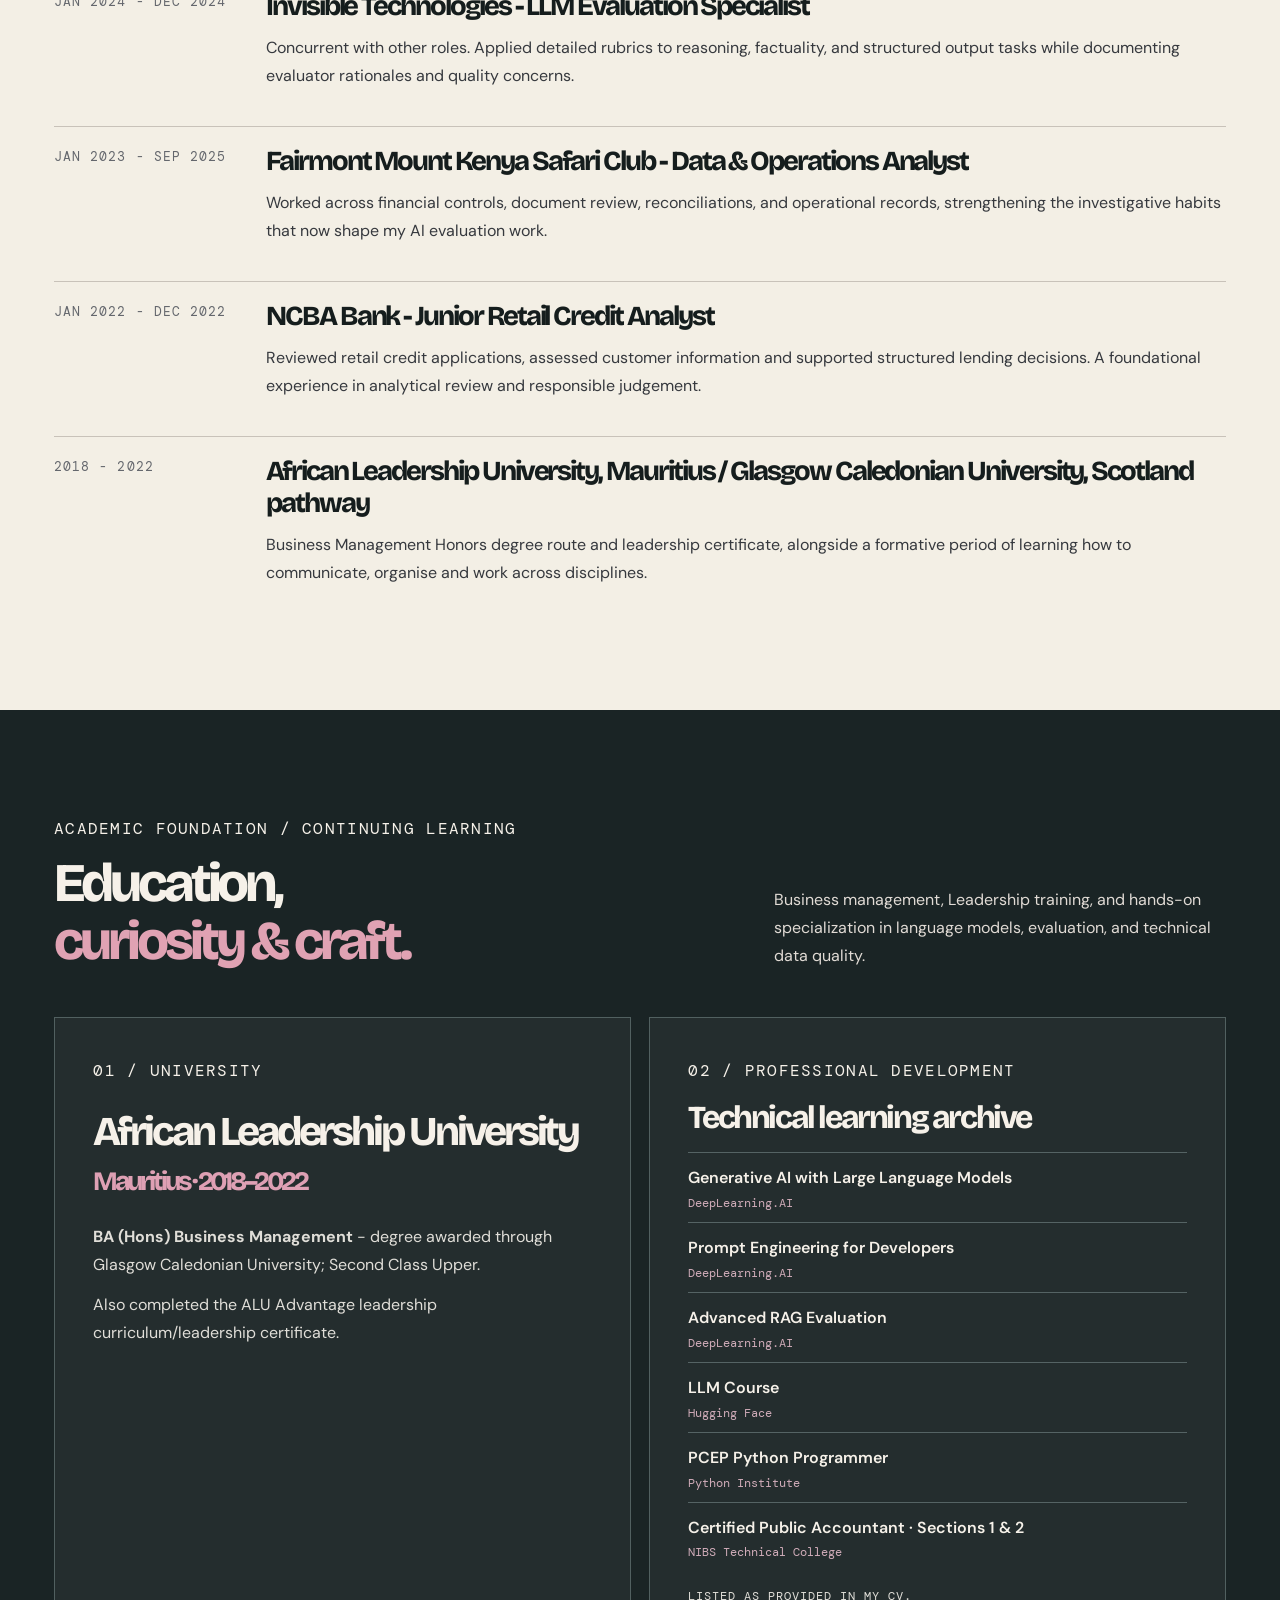
==== commit 57f6fa22: "Removing the term 'selected'" ====
--- a/index.html
+++ b/index.html
@@ -108,7 +108,7 @@
       </div>
     </section>
 
-    <section class="editorial-break" aria-label="Portfolio design statement"><div class="wrap"><span>SELECTED STUDIES - 2023-2026</span><strong>THE PROOF<br><i>IS IN THE PROCESS.</i></strong><p>01 / Diagnose the problem. &nbsp; 02 / Examine the evidence. &nbsp; 03 / Explain the decision.</p></div></section>
+    <section class="editorial-break" aria-label="Portfolio design statement"><div class="wrap"><span>STUDIES - 2023-2026</span><strong>THE PROOF<br><i>IS IN THE PROCESS.</i></strong><p>01 / Diagnose the problem. &nbsp; 02 / Examine the evidence. &nbsp; 03 / Explain the decision.</p></div></section>
 
     <section class="editorial-interlude" aria-label="Evaluation philosophy"><div class="wrap"><div class="interlude-index">FIELD NOTE 001 / ON MACHINE INTELLIGENCE</div><p class="interlude-statement">Confidence is <i>not</i> the same as <span>correctness.</span></p><div class="interlude-bottom"><span>THAT IS WHERE MY WORK BEGINS.</span><a href="case-studies/alibaba-qwen.html">EXPLORE THE EVIDENCE ↗</a></div></div></section>
 
@@ -116,7 +116,7 @@
       <div class="wrap">
         <div class="section-head reveal">
           <div>
-            <p class="eyebrow">Selected professional work / 2022-2026</p>
+            <p class="eyebrow">Professional work / 2022-2026</p>
             <h2>Not just projects.<br><em>Investigations.</em></h2>
           </div>
           <p>These are the projects that best explain my range. They show different kinds of judgement: business-rule evaluation, browser-agent assessment, evaluation at scale, prompt testing and document-heavy review.</p>
@@ -190,7 +190,7 @@
   </div>
  </div>
 </section>
-<section class="selected-chapters section" id="project-index"><div class="wrap">
+<section class="chapters section" id="project-index"><div class="wrap">
   <p class="eyebrow">The professional archive</p><h2>Eight lenses.<br><em>One quality mindset.</em></h2>
   <div class="chapter-grid">
    <a href="case-studies/alibaba-qwen.html"><small>01 / MULTI-LAYER VERIFICATION</small><strong>Alibaba / Qwen</strong><span>Metadata alignment · business rules · CIF ↗</span></a>
@@ -296,7 +296,7 @@
       <div class="wrap">
         <div class="section-head reveal">
           <div>
-            <p class="eyebrow">Selected Technical Work</p>
+            <p class="eyebrow">Technical Work</p>
 <h2>Technical Projects & Evaluation Laboratories</h2>
 
           </div>
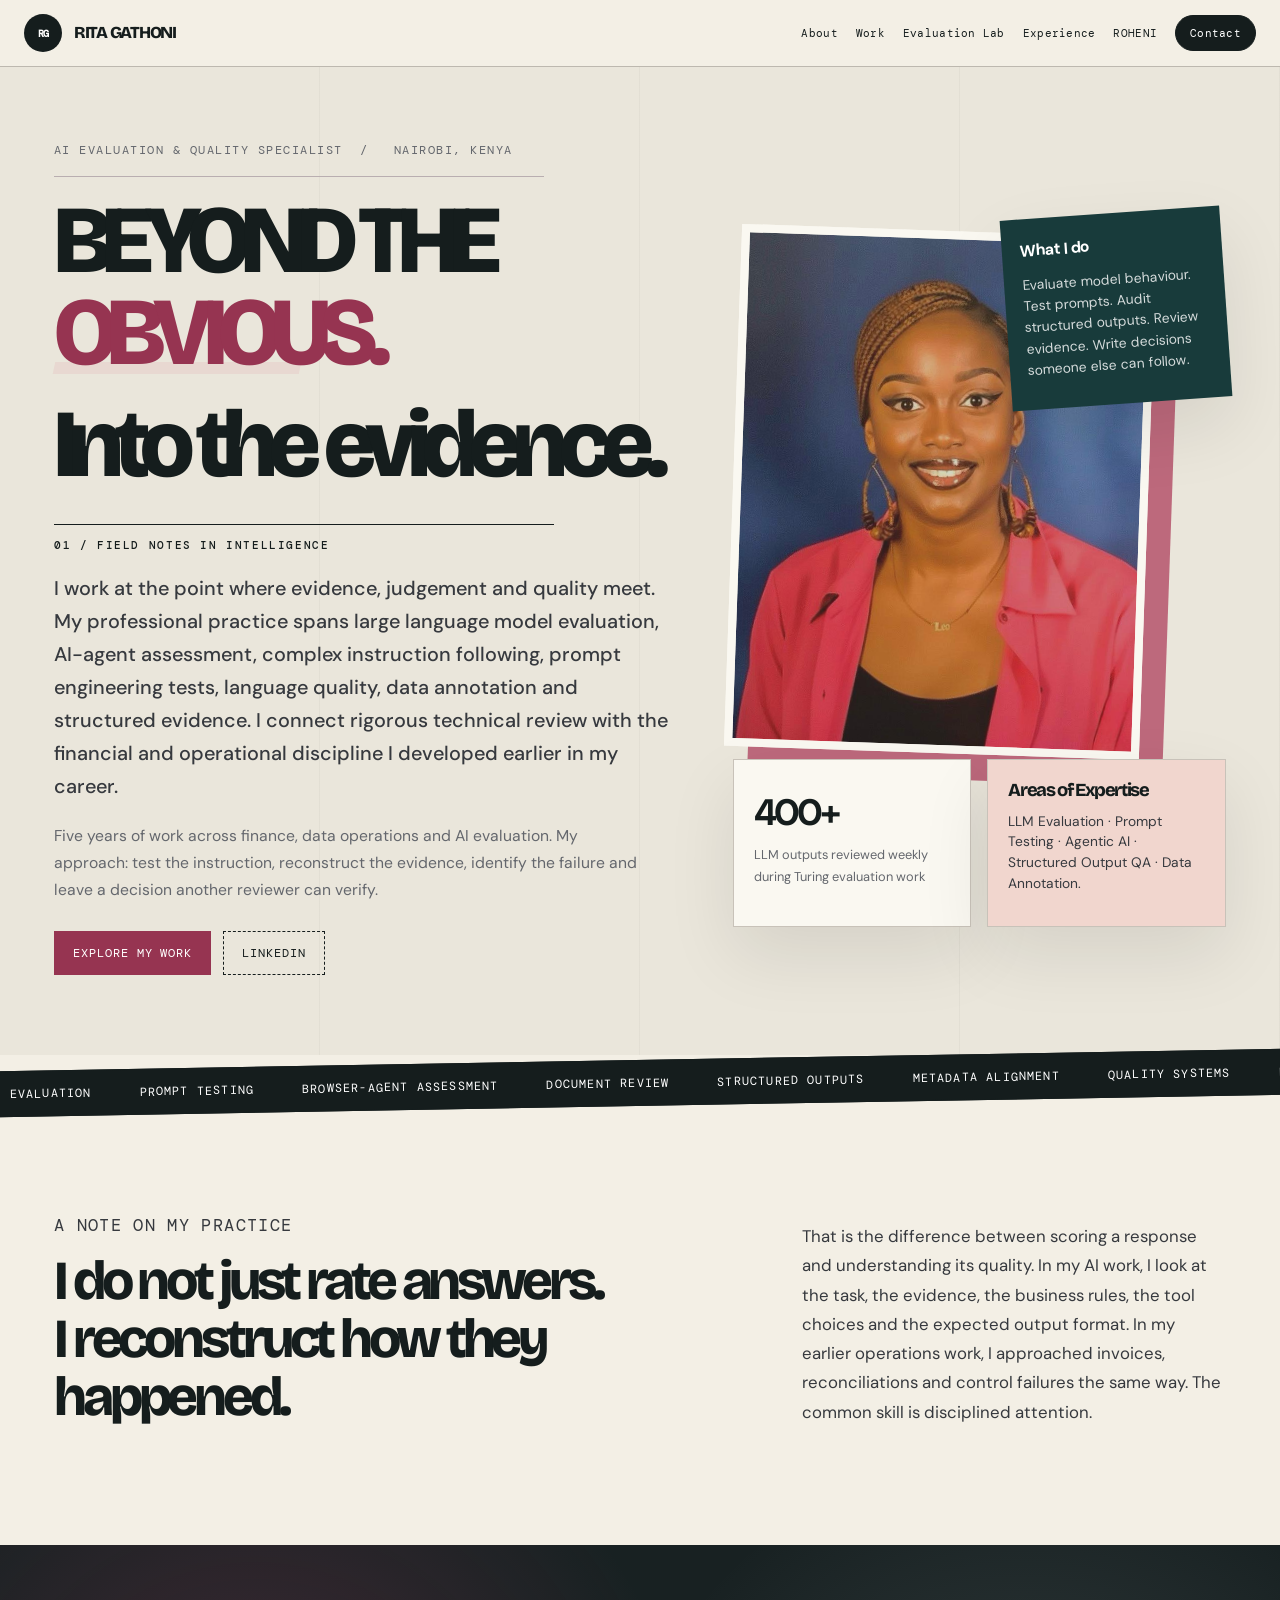
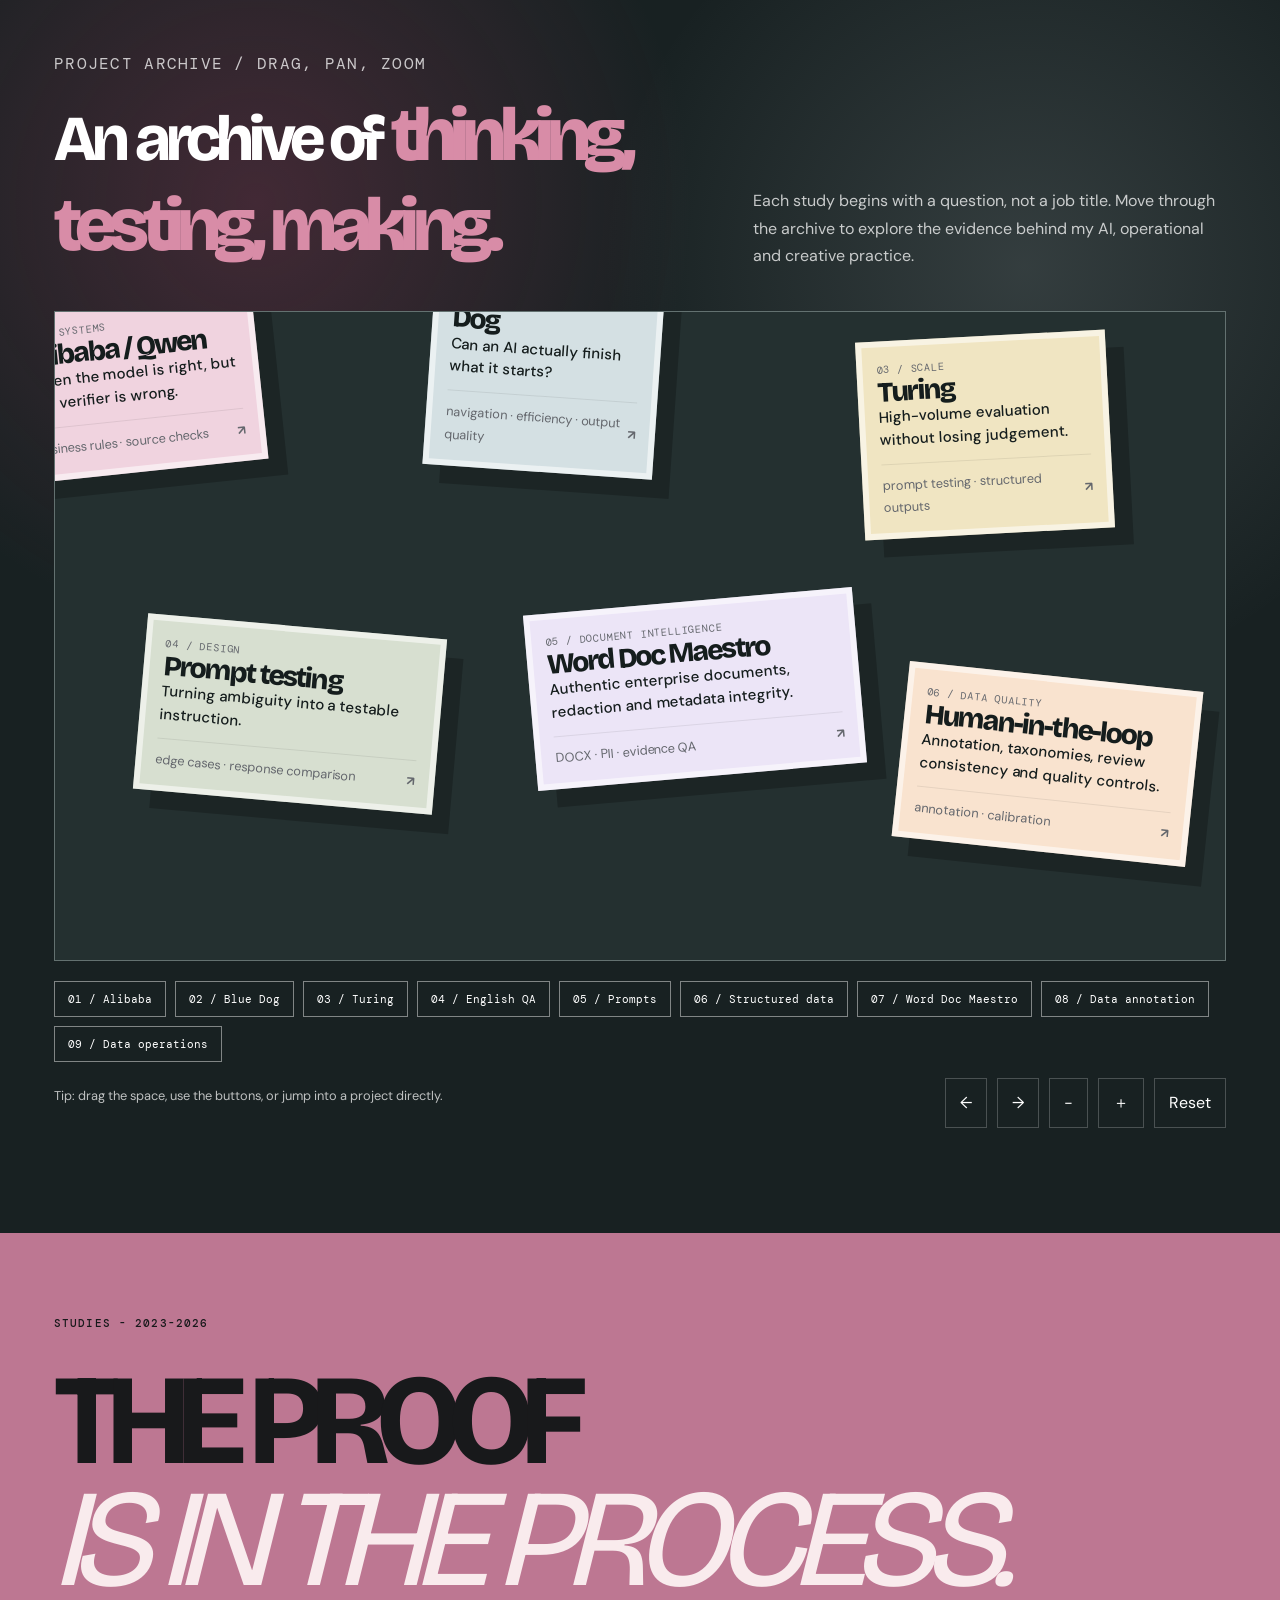
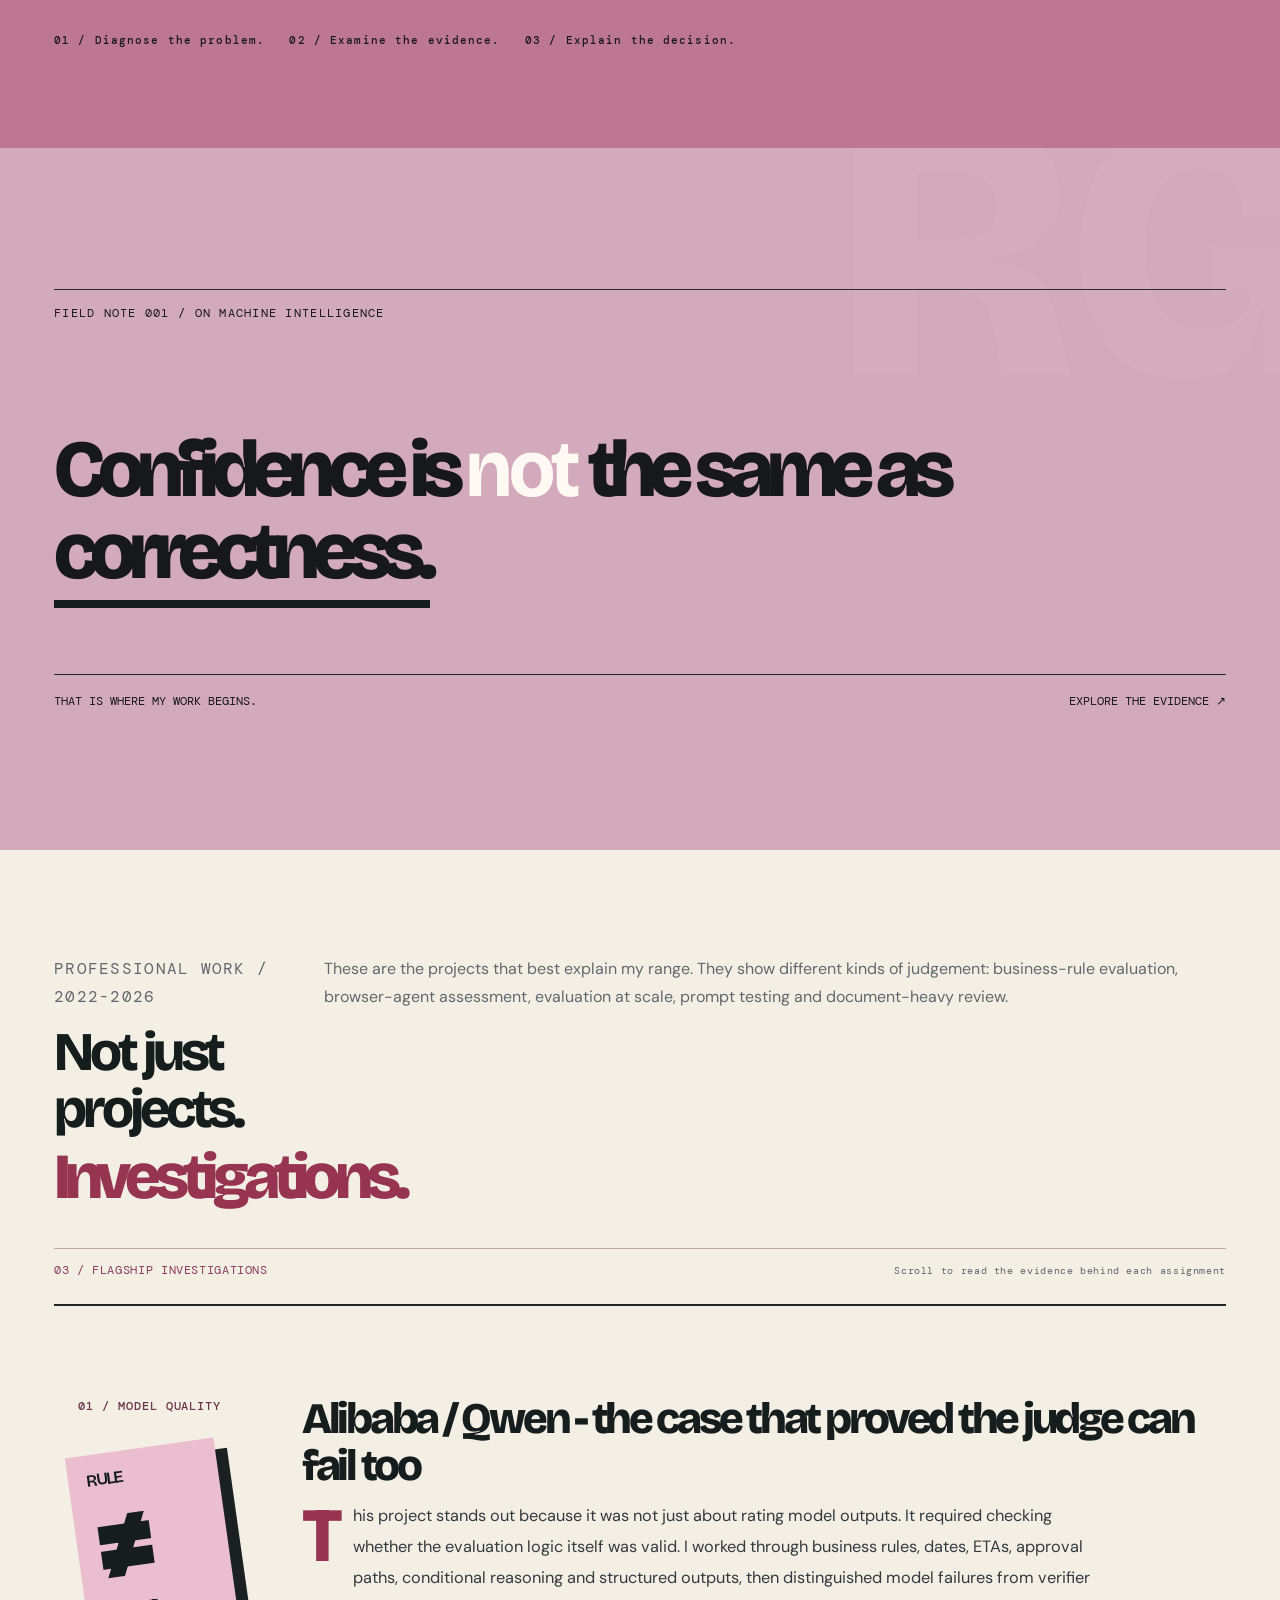
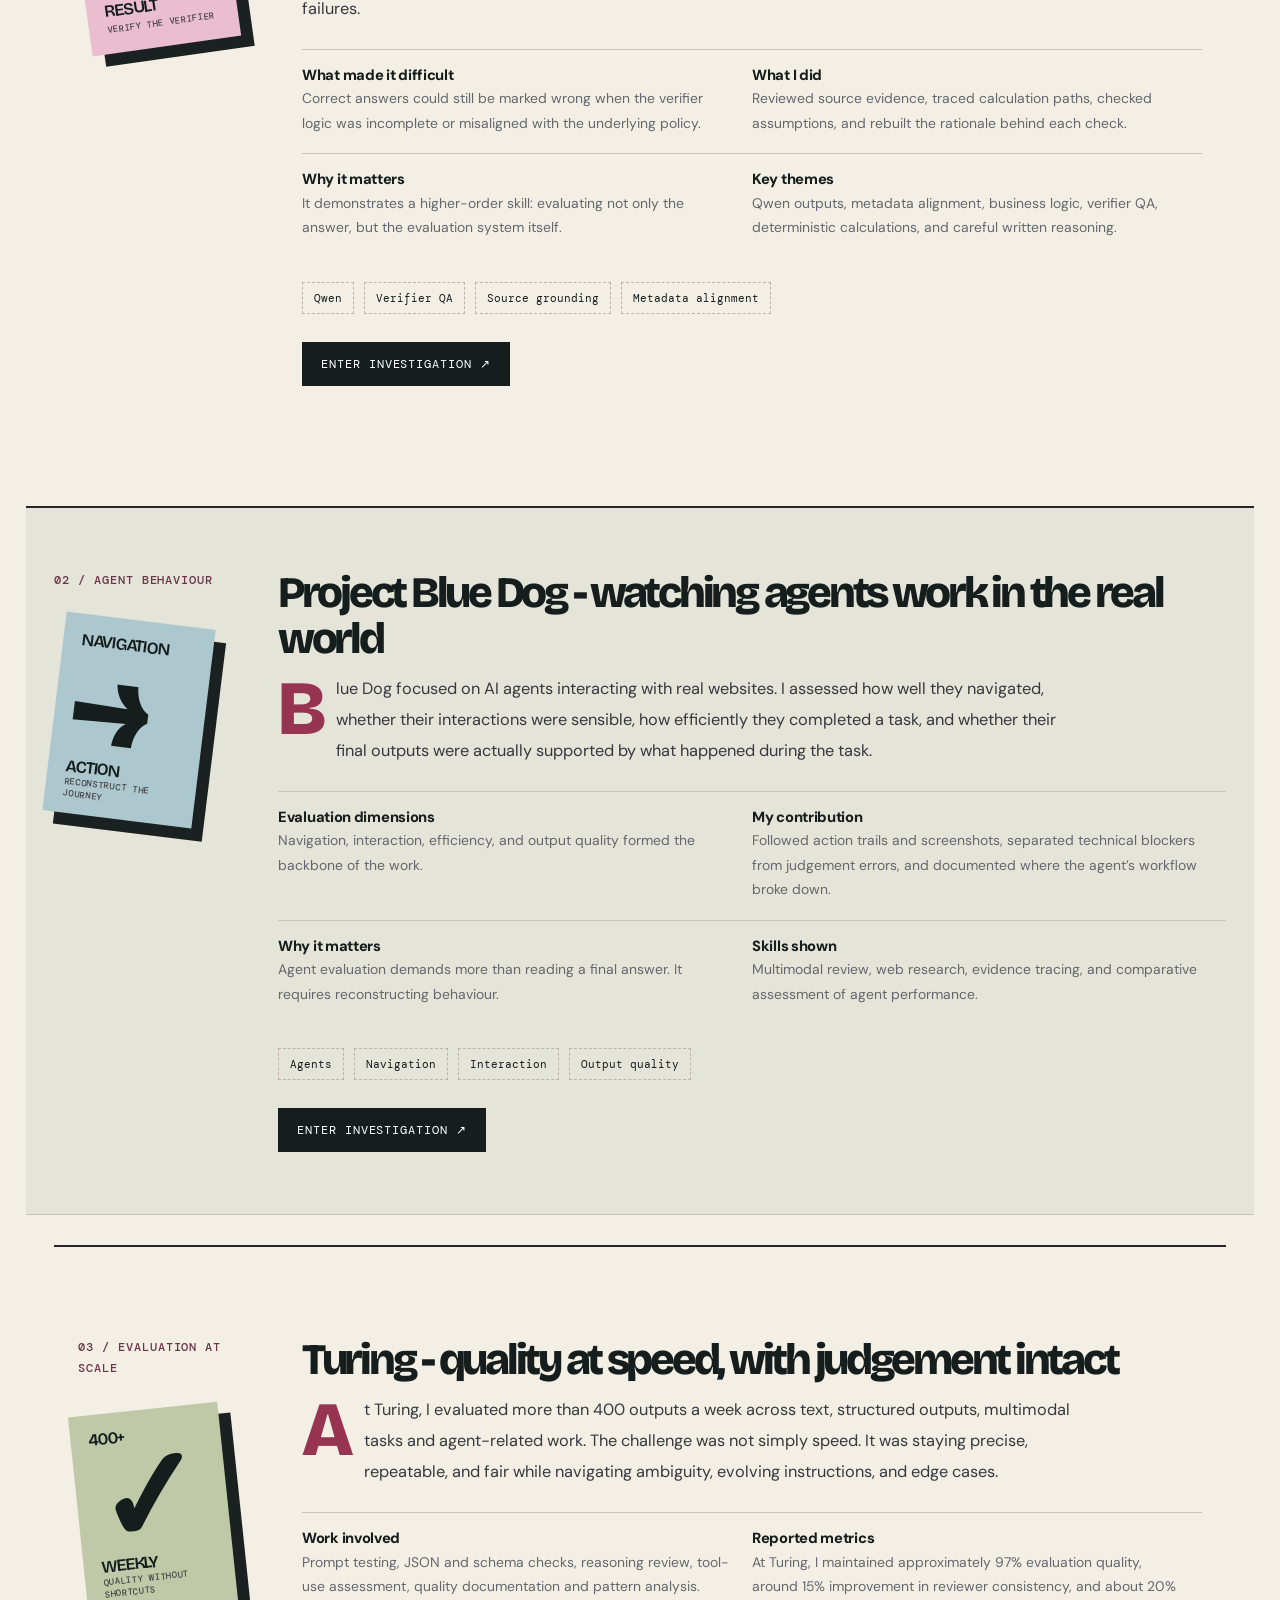
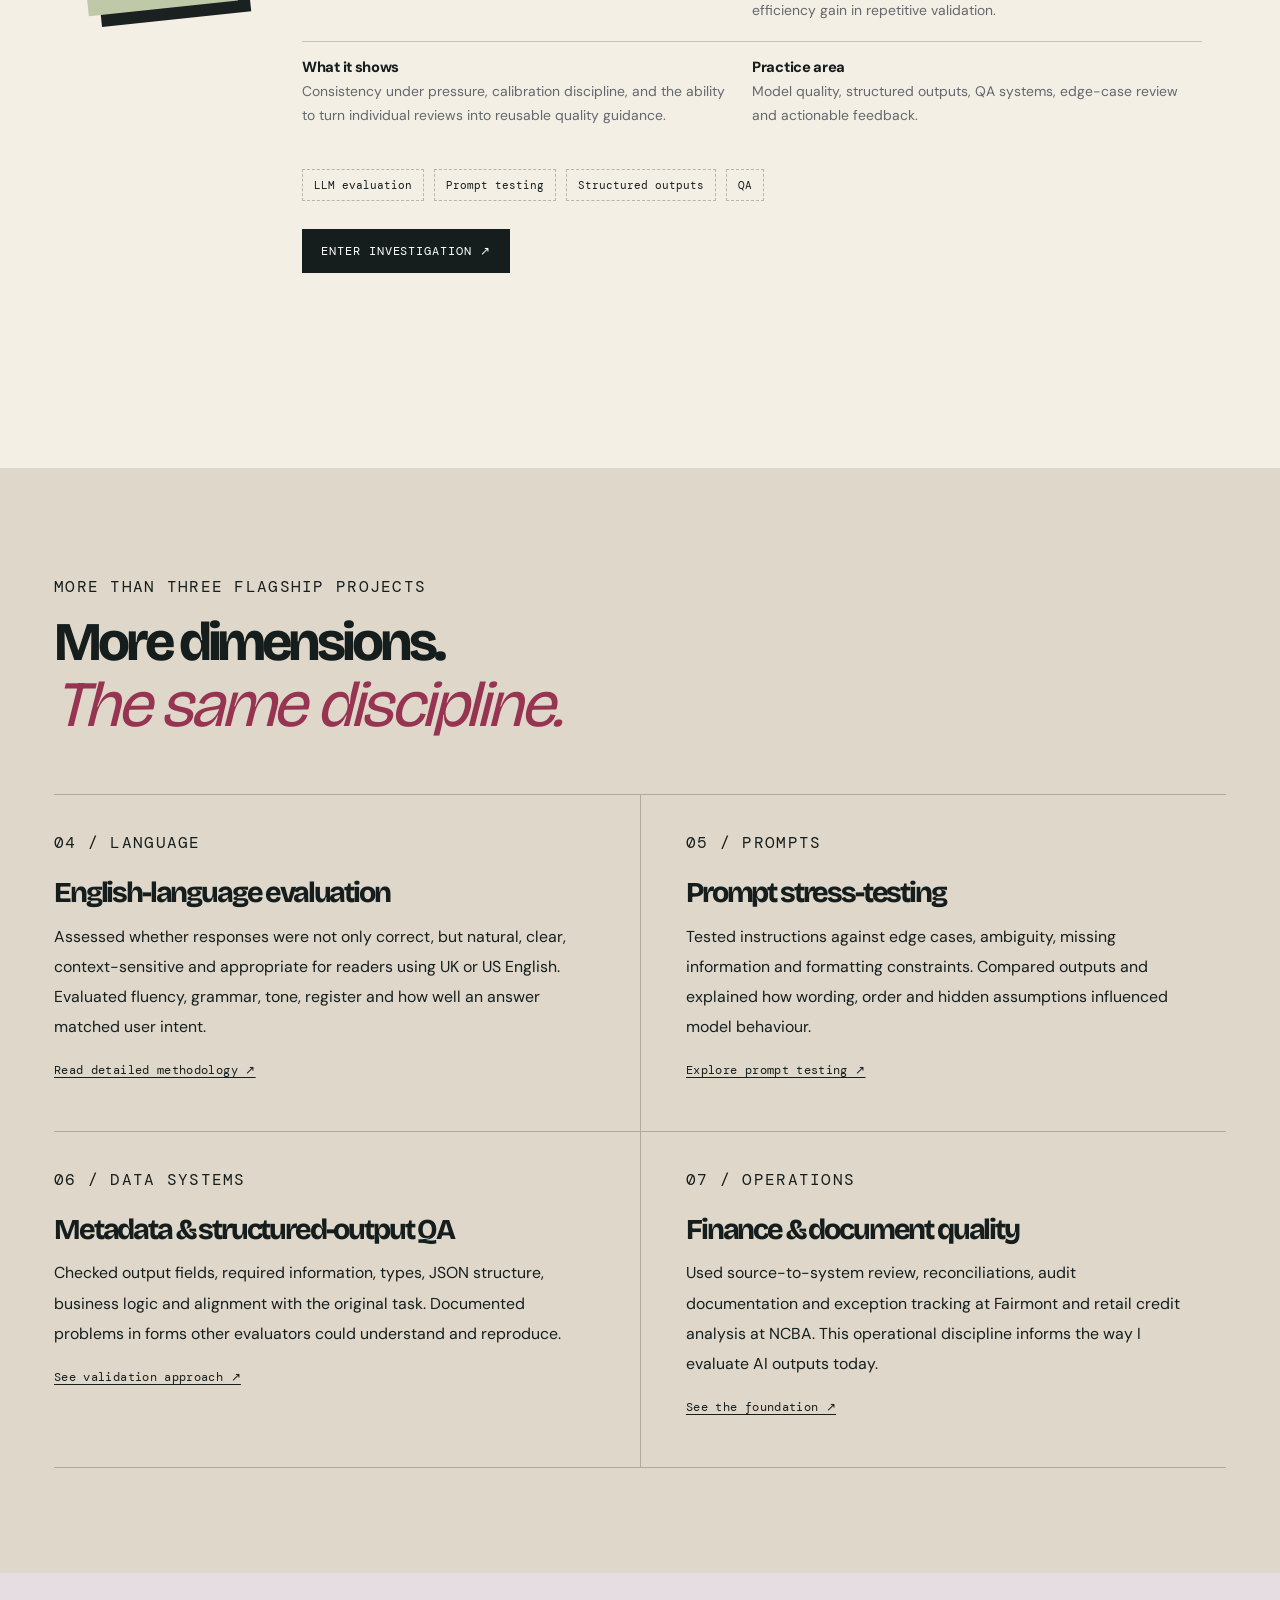
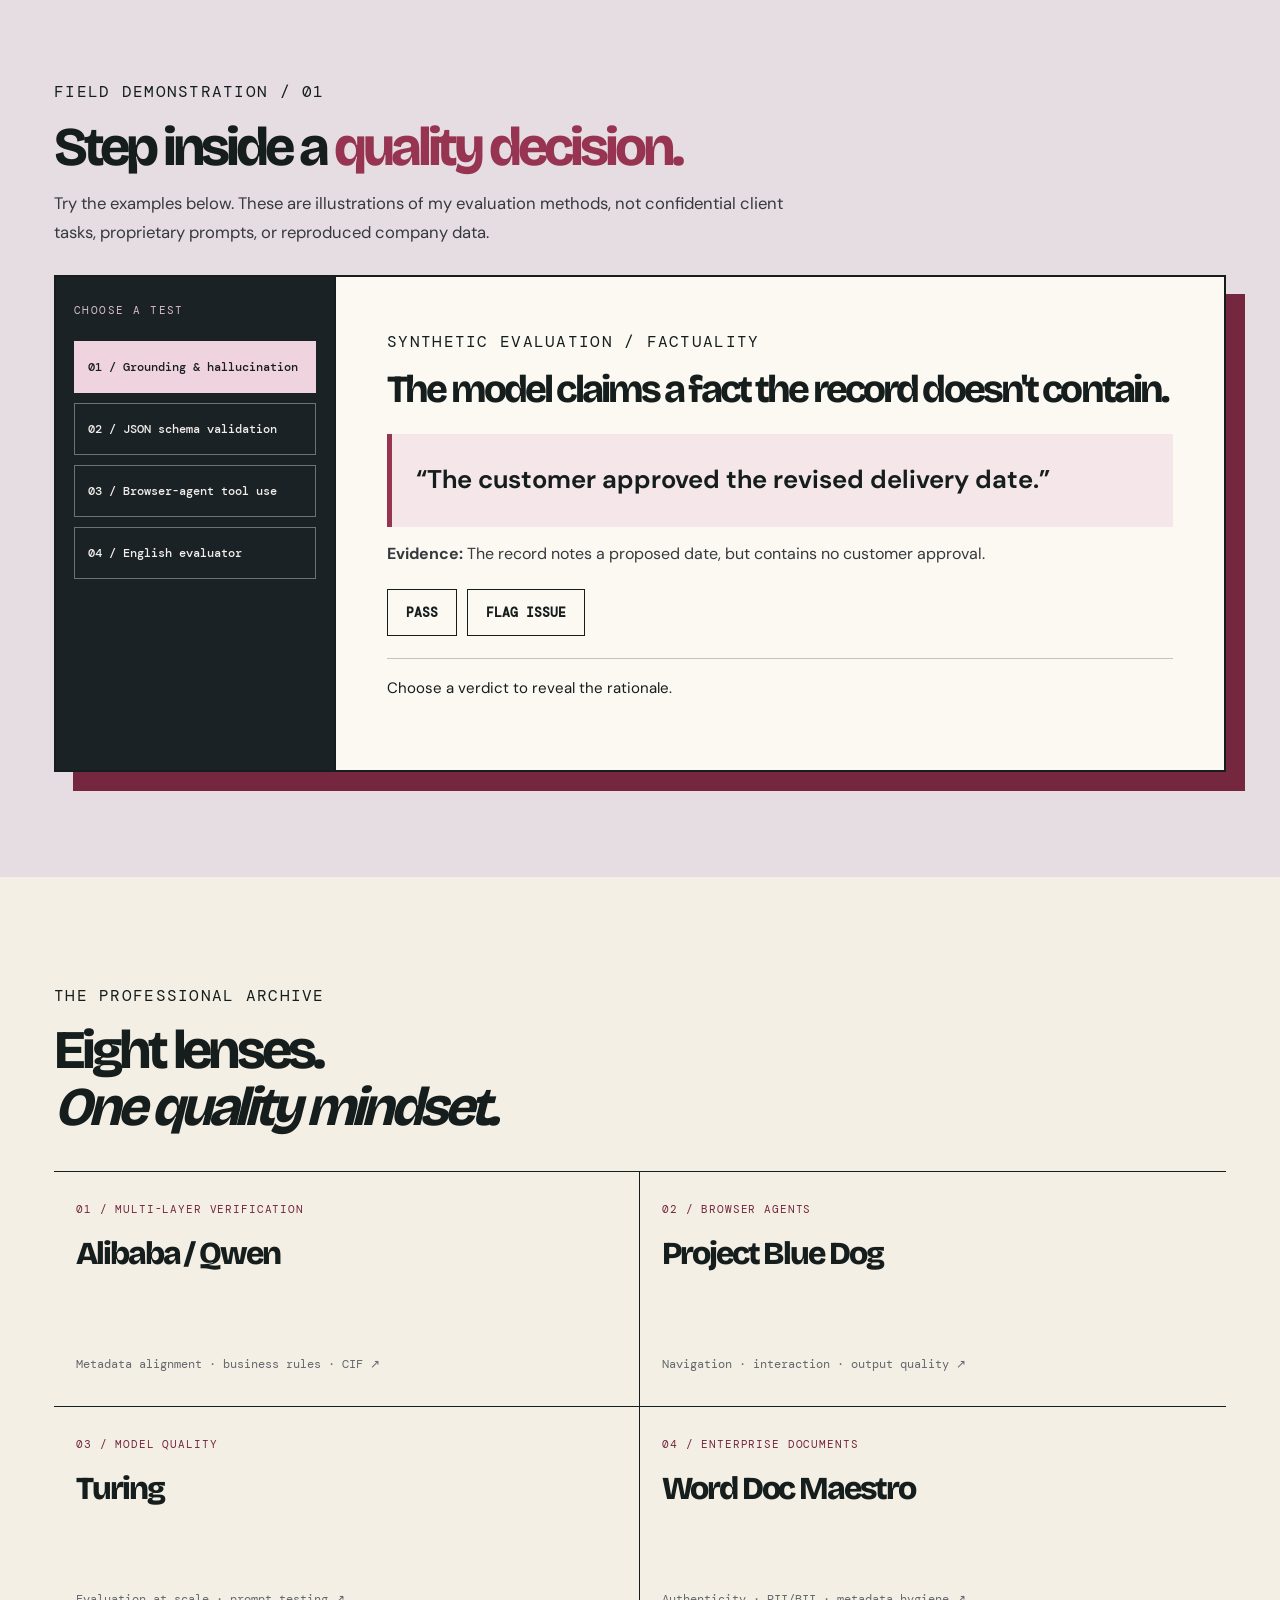
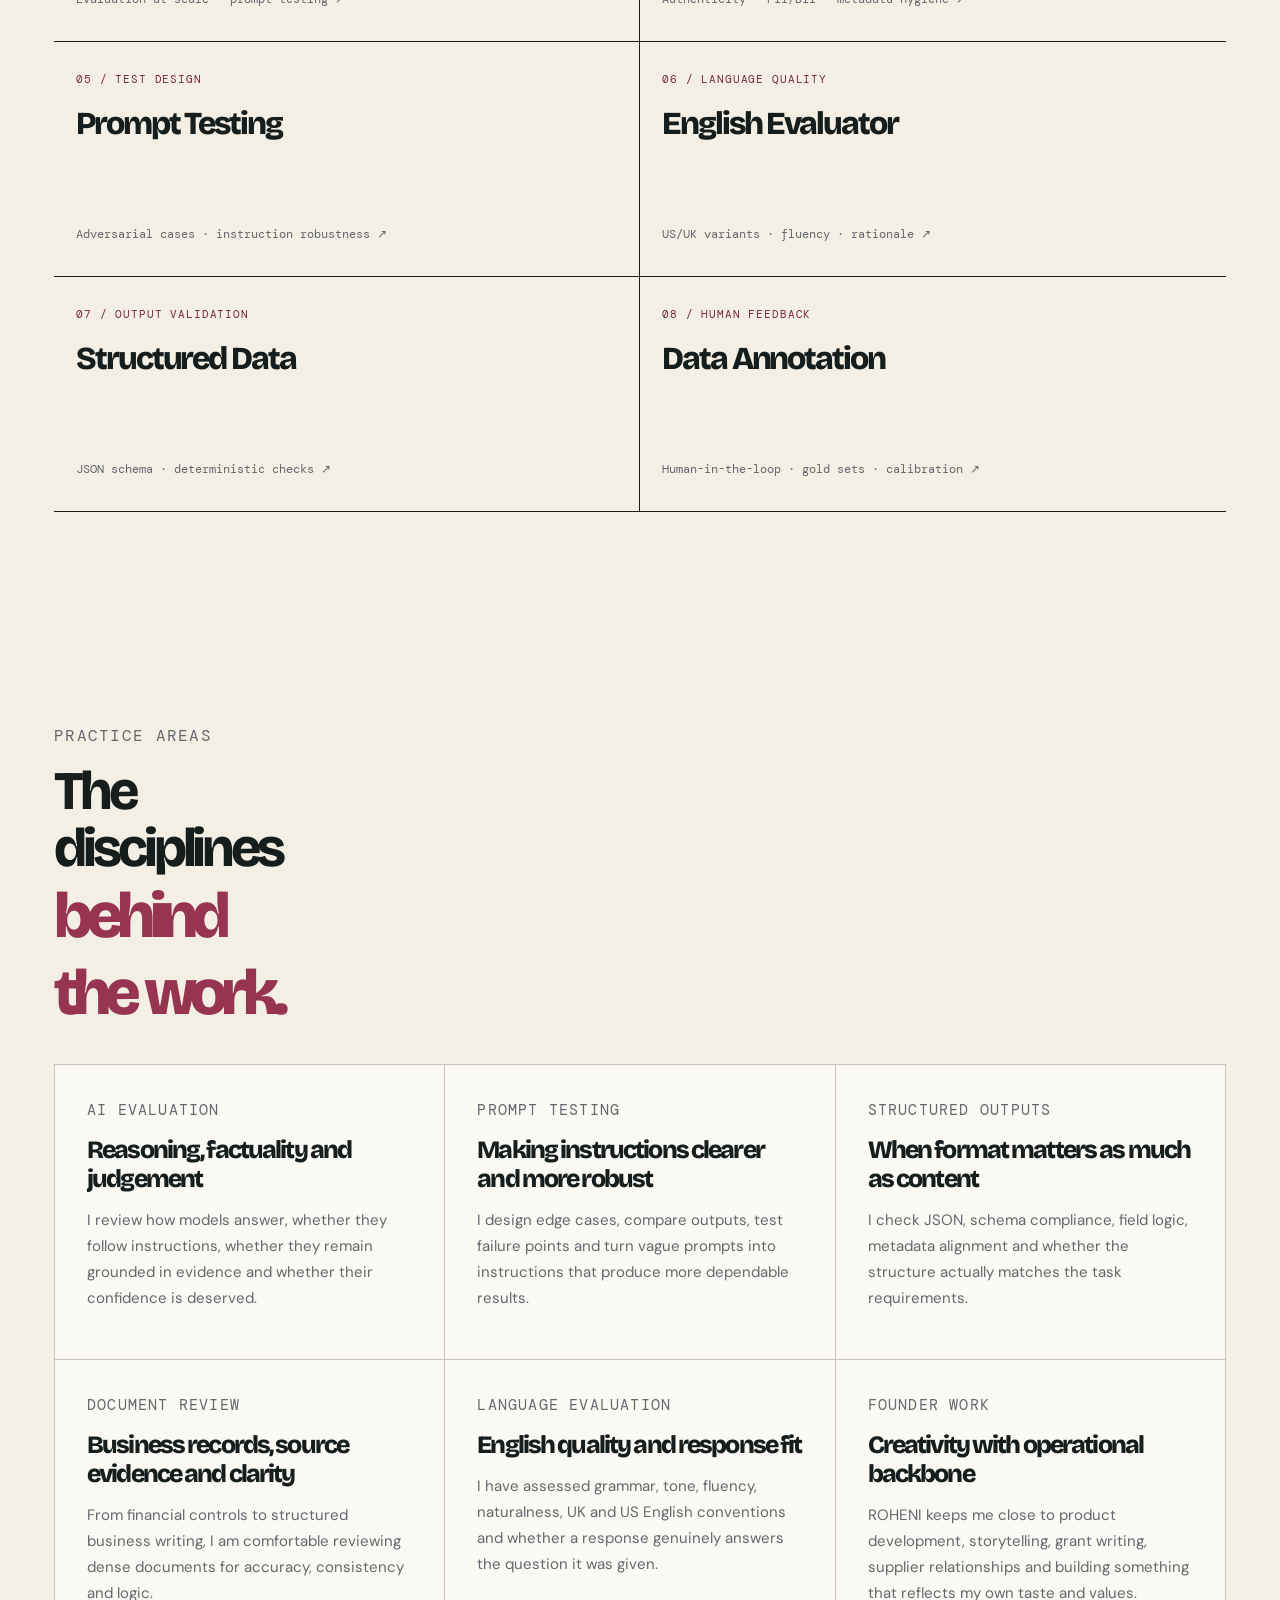
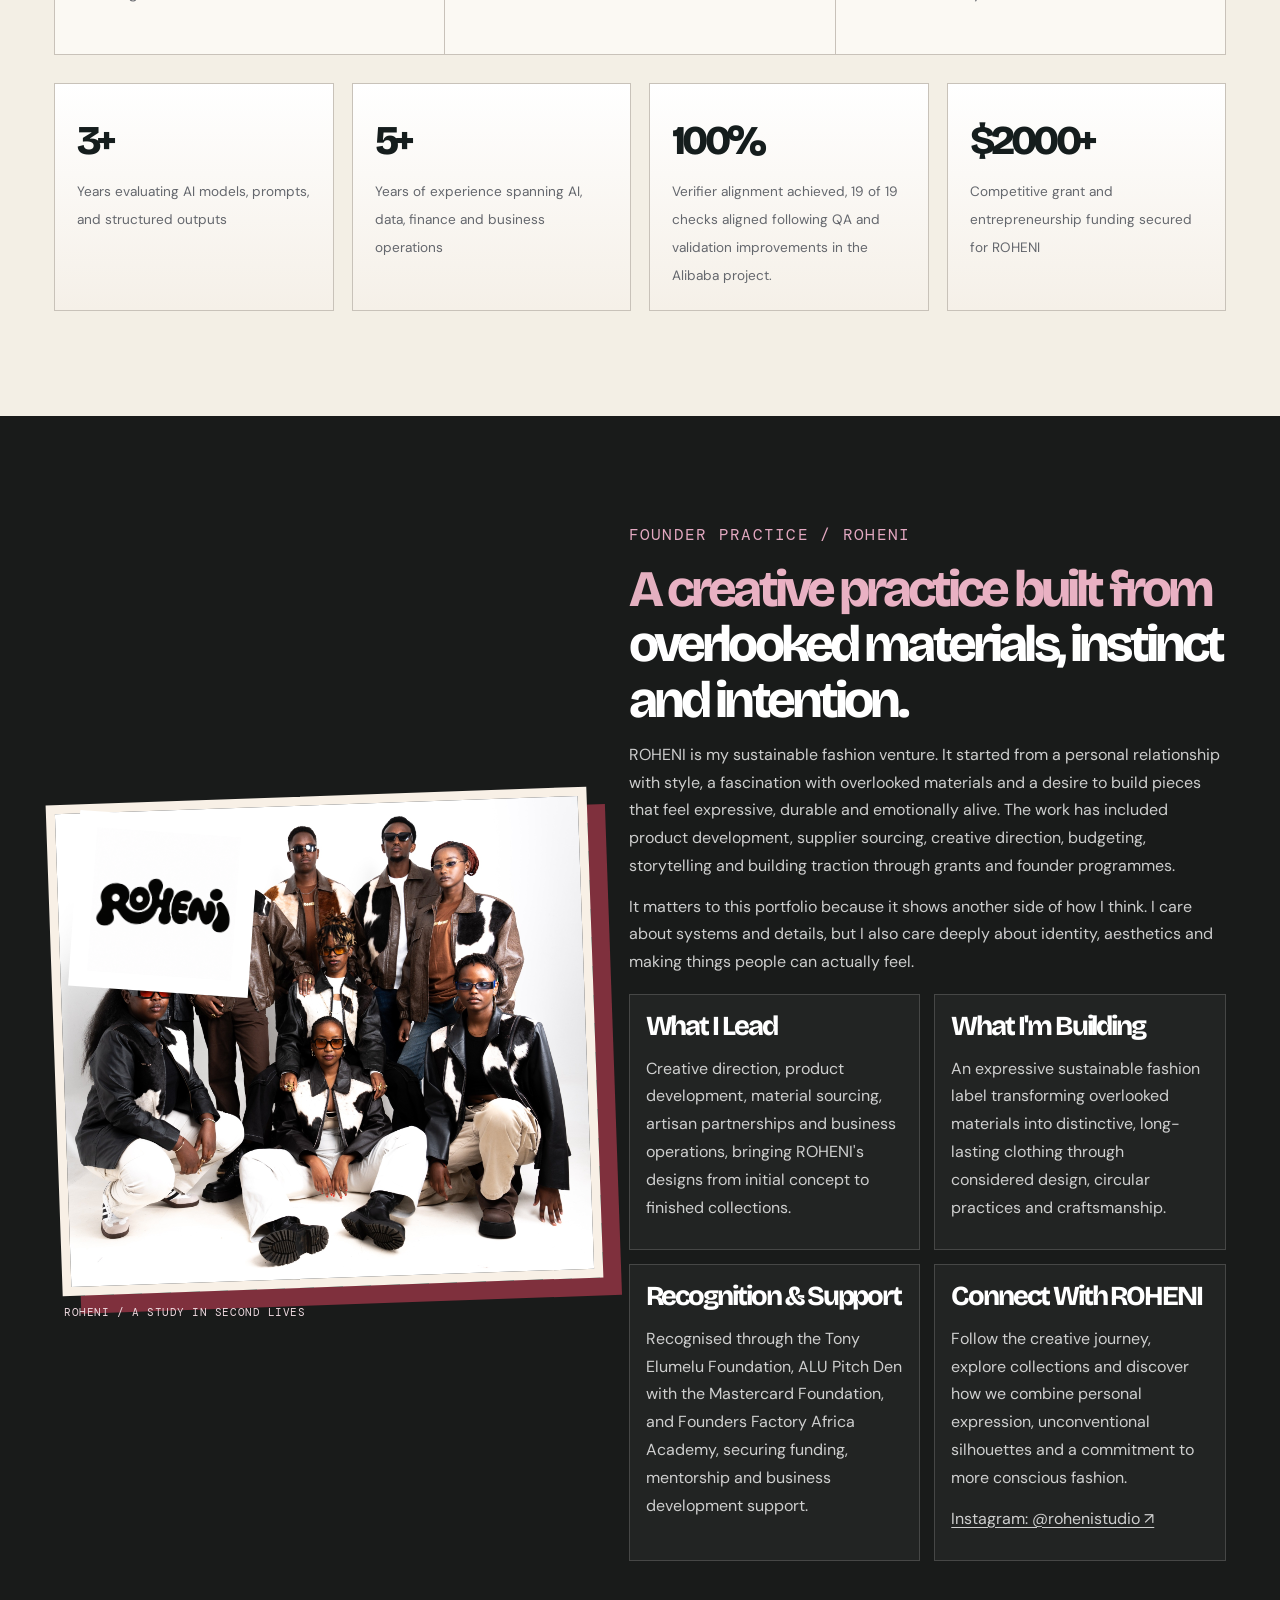
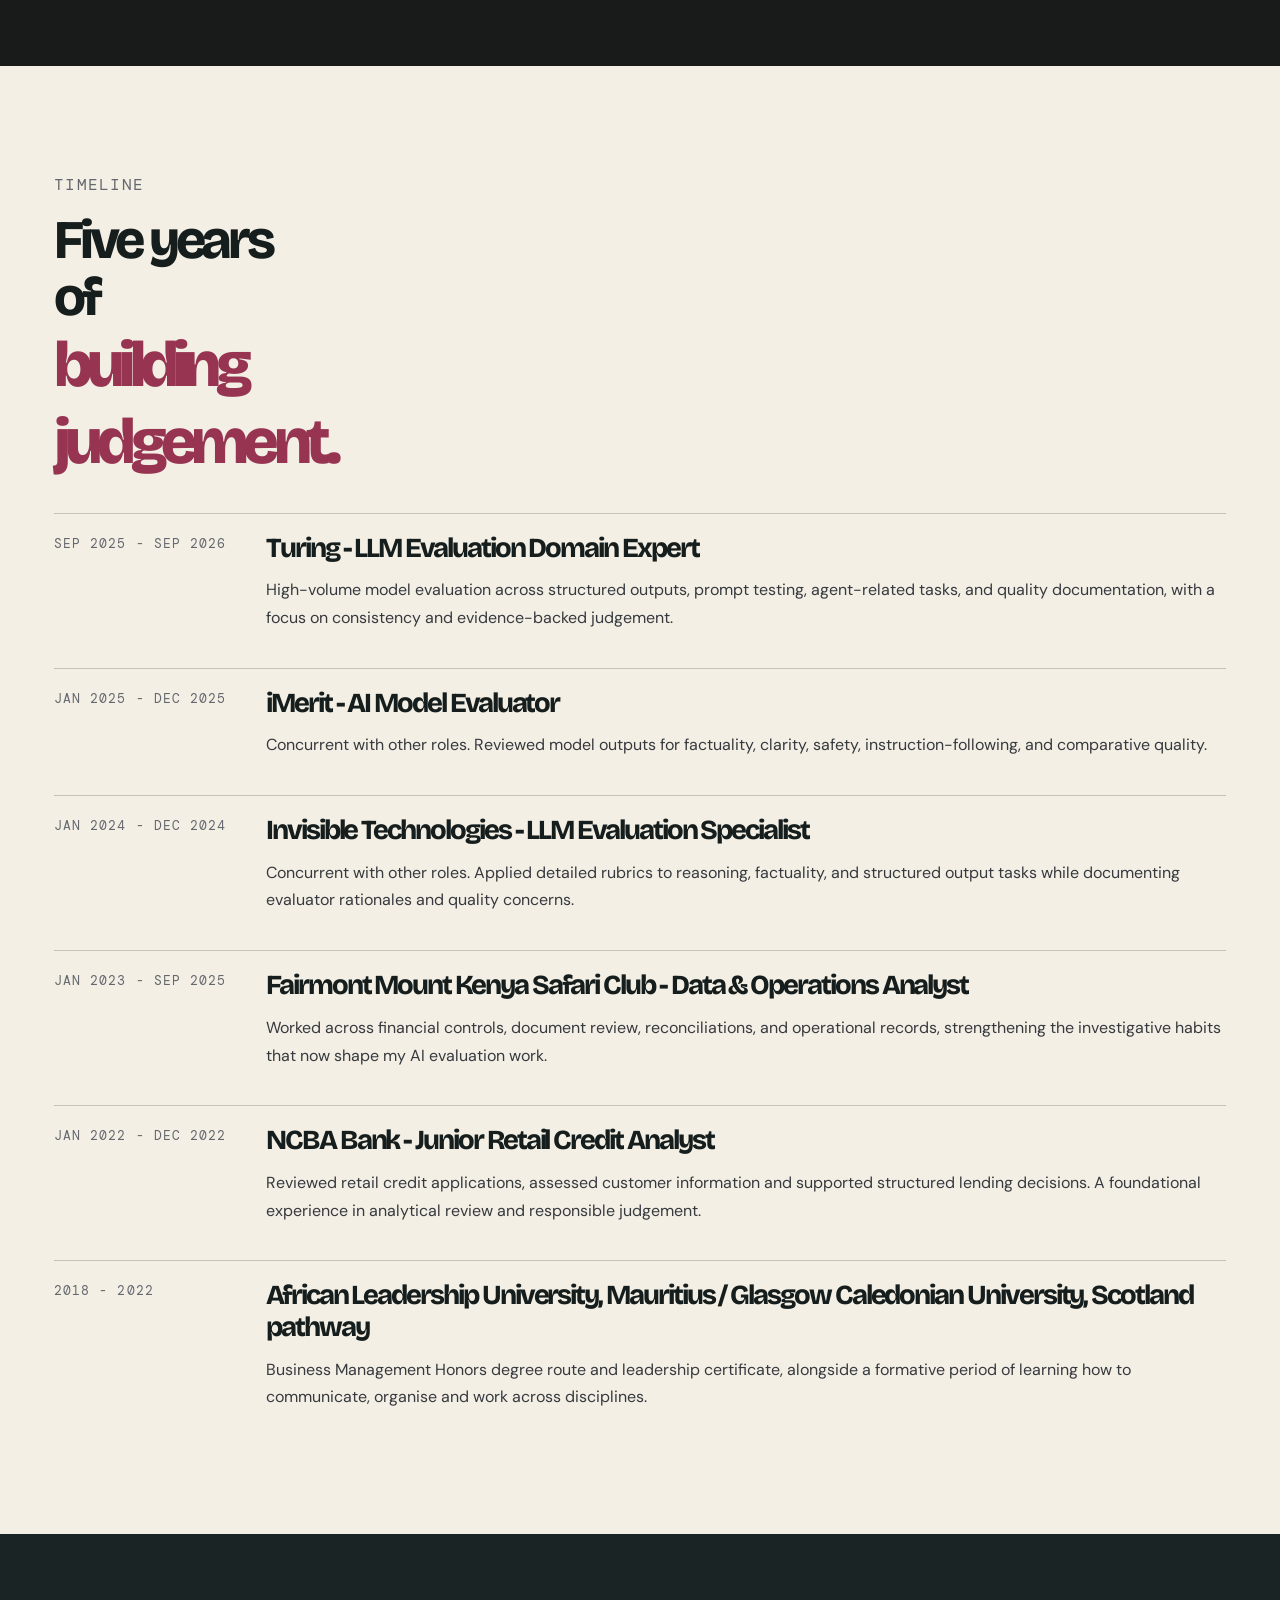
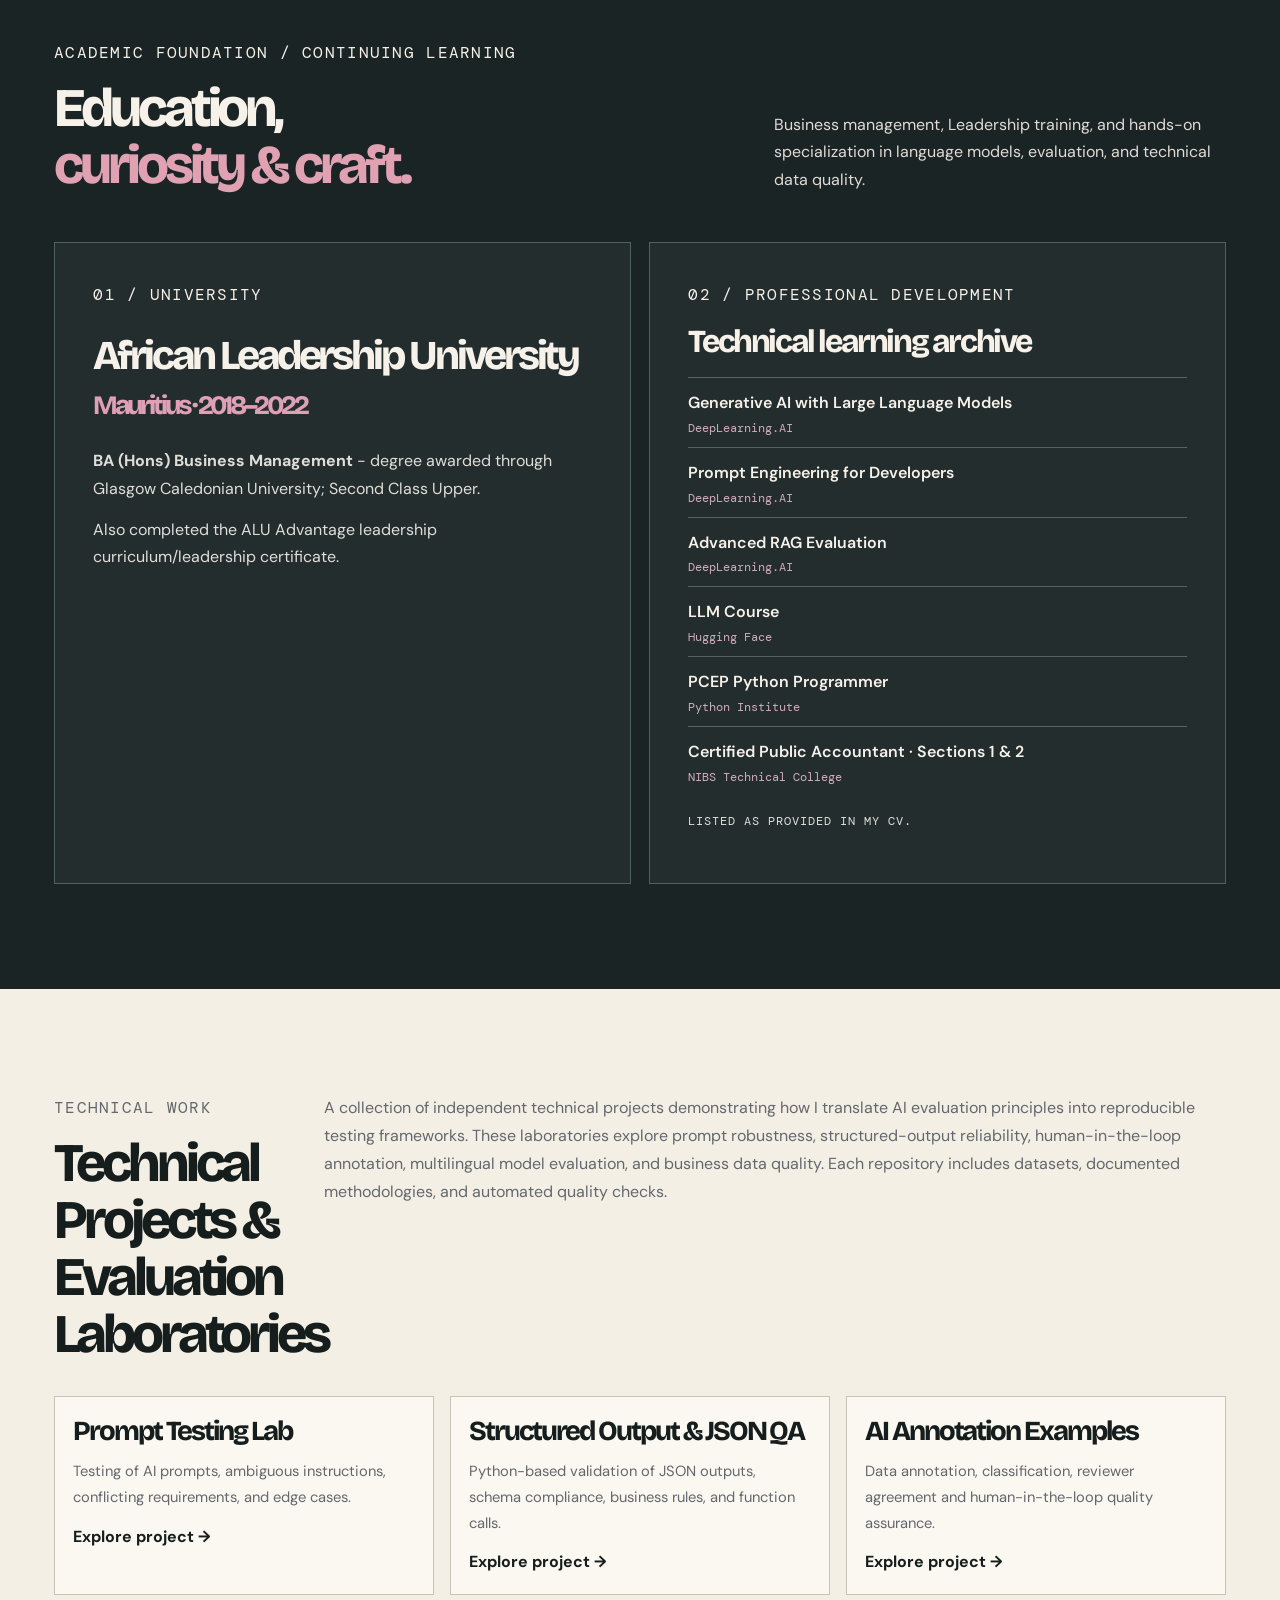
==== commit 572b68ed: "Updating the roheni boxes for alignment" ====
--- a/index.html
+++ b/index.html
@@ -241,20 +241,29 @@
           <p>ROHENI is my sustainable fashion venture. It started from a personal relationship with style, a fascination with overlooked materials and a desire to build pieces that feel expressive, durable and emotionally alive. The work has included product development, supplier sourcing, creative direction, budgeting, storytelling and building traction through grants and founder programmes.</p>
           <p>It matters to this portfolio because it shows another side of how I think. I care about systems and details, but I also care deeply about identity, aesthetics and making things people can actually feel.</p>
           <div class="founder-highlights">
-            <article><h3>What I lead</h3><p>Brand direction, concept development, sampling, funding applications, sales tracking and founder storytelling.</p></article>
-            <article><h3>What I am building</h3><p>A circular label grounded in waste recovery, strong silhouettes and high-character outerwear.</p></article>
-            <article><h3><article>
-  <h3>Recognition, Awards & Growth</h3>
-  <p>ROHENI's journey has been recognised and supported through the Tony Elumelu Foundation Entrepreneurship Programme, the African Leadership University Pitch Den in collaboration with the Mastercard Foundation, and Founders Factory Africa Academy (now part of the 54 Collective story). These opportunities have provided funding, mentorship, business development support, and valuable platforms to grow the brand.</p>
-</article>
-            <article><h3>Where to find it<p>
-  <a href="https://www.instagram.com/rohenistudio/"
-     target="_blank"
-     rel="noopener noreferrer">
-    @rohenistudio
-  </a>
-</p>
-          </div>
+  <article>
+    <h3>What I Lead</h3>
+    <p>Creative direction, product development, material sourcing, artisan partnerships and business operations, bringing ROHENI's designs from initial concept to finished collections.</p>
+  </article>
+
+  <article>
+    <h3>What I'm Building</h3>
+    <p>An expressive sustainable fashion label transforming overlooked materials into distinctive, long-lasting clothing through considered design, circular practices and craftsmanship.</p>
+  </article>
+
+  <article>
+    <h3>Recognition &amp; Support</h3>
+    <p>Recognised through the Tony Elumelu Foundation, ALU Pitch Den with the Mastercard Foundation, and Founders Factory Africa Academy, securing funding, mentorship and business development support.</p>
+  </article>
+
+  <article>
+    <h3>Connect With ROHENI</h3>
+    <p>Follow the creative journey, explore collections and discover how we combine personal expression, unconventional silhouettes and a commitment to more conscious fashion.</p>
+    <p>
+      <a href="https://www.instagram.com/rohenistudio/" target="_blank" rel="noopener noreferrer">Instagram: @rohenistudio ↗</a>
+    </p>
+  </article>
+</div>
         </div>
       </div>
     </section>
